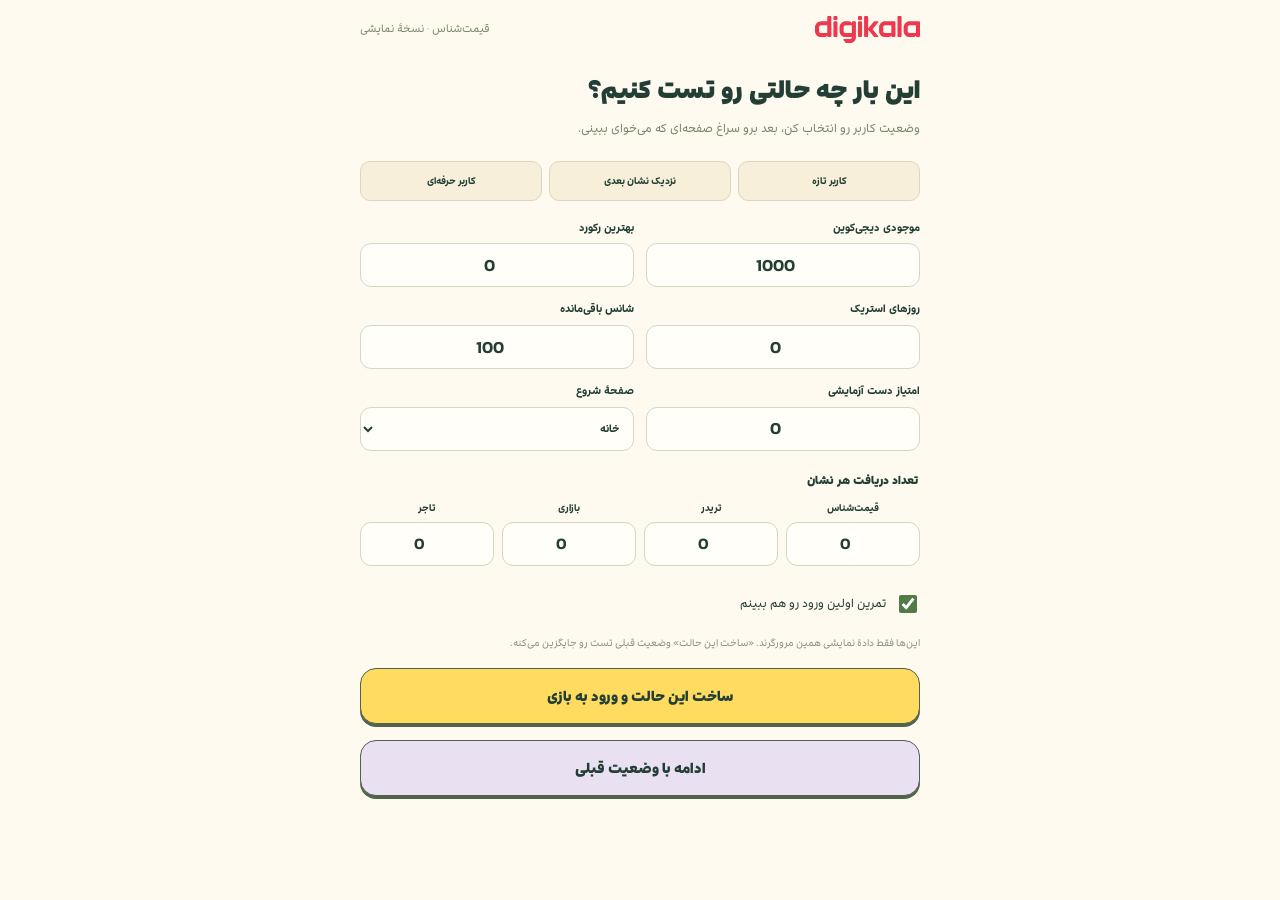
==== index.html @ 43ddc9b2 "Add files via upload" ====
<!doctype html>
<html lang="fa" dir="rtl" data-launch="pending" data-source="5f0cea2">
<head>
<meta charset="utf-8">
<meta name="viewport" content="width=device-width, initial-scale=1, viewport-fit=cover">
<meta name="referrer" content="no-referrer">
<meta name="color-scheme" content="only light">
<title>قیمت‌شناس | نسخهٔ اپ موبایل</title>
<style>html,body{margin:0;background:#fffaf0}html[data-launch="pending"],html[data-launch="pending"] body,html[data-launch="pending"] #app{background:#fffaf0!important;background-image:none!important}html[data-launch="pending"] body::before{display:none!important}</style>
<meta name="theme-color" content="#fffaf0">
<link rel="icon" href="assets/game-logo.webp">
<meta name="description" content="قیمت‌شناس: قیمت کدوم کالا بیشتره؟ نسخهٔ نمایشی بازی گرون‌تره یا ارزون‌تر.">
<!-- Play-only redesign 2026-10-24; intentionally diverges from the main game.
     Original Play demo: the player of gheimat-shenas (src/, styles/, fonts/, assets/) copied unchanged from the revision in data-source by
     sync-from-gheimat-shenas.sh; play/ stands in for the Super App host and the backend in this browser. -->
<link rel="preload" href="fonts/digikala-wght.woff2" as="font" type="font/woff2" crossorigin>
<link rel="stylesheet" href="styles/fonts.css">
<link rel="stylesheet" href="styles/tokens.css">
<link rel="stylesheet" href="styles/game.css">
<link rel="stylesheet" href="play/play.css">
<link rel="stylesheet" href="play/reviewer.css">
<link rel="stylesheet" href="styles/play-redesign.css">
<link rel="stylesheet" href="styles/game-ui.css">
<link rel="stylesheet" href="styles/splash.css">
<link rel="stylesheet" href="styles/home-redesign.css">
<link rel="stylesheet" href="styles/mobile-app.css">
<link rel="stylesheet" href="styles/mobile-game.css">
<link rel="stylesheet" href="styles/learning.css">
<link rel="stylesheet" href="styles/entry-experience.css">
<link rel="preload" href="assets/brand-smile-v2.png" as="image">
<link rel="stylesheet" href="styles/experience-polish.css">
<link rel="stylesheet" href="styles/attention-flow.css">
<link rel="stylesheet" href="styles/refinement.css">
<link rel="stylesheet" href="styles/revision-shell.css">
<link rel="stylesheet" href="styles/vivid-play.css">
<link rel="stylesheet" href="styles/requested-layout.css">
<link rel="stylesheet" href="styles/requested-onboarding.css">
</head>
<body class="pe-play">
<div id="app" class="ph fit gu" aria-live="off"></div>
<script type="module" src="play/boot.js"></script>
</body>
</html>
---- styles/fonts.css ----
/* Digikala (supplied variable font, weight 100–900), self-hosted: woff2 for the web, woff / ttf as fallbacks of the same
   family (redesign §2). font-display: swap plus the loader in main.js: no frame ever shows another font. */
@font-face {
  font-family: Digikala;
  font-style: normal;
  font-weight: 100 900;
  font-display: swap;
  src: url(../fonts/digikala-wght.woff2) format('woff2'), url(../fonts/digikala-wght.woff) format('woff'), url(../fonts/digikala-wght.ttf) format('truetype');
}
---- styles/tokens.css ----
/* قیمت‌شناس · redesign 2026-10-21 (§2). Proposed values from the spec: white base, Digikala red for actions, neutral
   surfaces, pastel yellow for the DigiCoin balance, and each badge's own colour. Light theme only. */
:root, [data-theme="light"] {
  color-scheme: only light;
  --bg: #FFFFFF;
  --ink: #23252B;            /* main text */
  --ink-2: #62666F;          /* secondary text (4.6:1 on white) */
  --ink-3: #8A8F99;          /* decorative / disabled only, never the only carrier of meaning */
  --red: #EF4056;            /* action */
  --red-ink: #C8102E;        /* red text on white (5.6:1) */
  --red-press: #D9283F;
  --red-tint: #FFEEF0;
  --surface: #F5F6F8;        /* neutral surface */
  --surface-2: #ECEEF2;
  --line: #E3E5EA;
  --coin-bg: #FFF2C9;        /* pastel yellow of the balance */
  --coin-ink: #6B4E00;
  --gold: #E3A92B;
  --gold-2: #C88A12;
  --ok: #0A7A5F;
  --ok-tint: #E7F6F0;
  --no: #C42537;
  --no-tint: #FDECEE;
  --warn: #9A5300;
  --warn-tint: #FFF4E5;
  --lilac: #F4F3FB;          /* record card */
  --cream: #FFFBF1;          /* checkpoint celebration */
  --cream-ink: #5A4210;
  --focus: #1F5FD6;
  --scrim: rgba(35, 37, 43, 0.56);

  --gutter: 16px;
  --gap: 16px;
  --gap-l: 24px;
  --radius: 20px;
  --radius-l: 24px;
  --radius-s: 14px;
  --touch: 48px;

  --font: Digikala;   /* only the supplied family is ever loaded; main.js waits for it before painting text */
  --shadow-sheet: 0 -8px 24px rgba(35, 37, 43, 0.06);
  --shadow-card: 0 2px 10px rgba(35, 37, 43, 0.06);
  --ease: cubic-bezier(.3, .7, .2, 1);
}
---- styles/game.css ----
/* قیمت‌شناس · redesign 2026-10-21. One stylesheet for every screen; sizes follow §2 at a 390 px width.
   Logical properties everywhere (inline-start = right in RTL), so nothing is mirrored twice. */
*, *::before, *::after { box-sizing: border-box; }
html, body { margin: 0; height: 100%; background: var(--bg); }
/* Font failure never hides the application. */            /* no frame is ever painted in another font (§2) */
body { font-family: var(--font); color: var(--ink); font-size: 15px; line-height: 1.7; -webkit-text-size-adjust: 100%; -webkit-tap-highlight-color: transparent; }
button, input, select, textarea { font: inherit; color: inherit; }
button { cursor: pointer; }
img { display: block; max-width: 100%; }
h1, h2, h3, p, dl, dd, ol, ul { margin: 0; }
ol, ul { padding: 0; list-style: none; }
:focus-visible { outline: 3px solid var(--focus); outline-offset: 2px; }
.pe-sr { position: absolute !important; width: 1px; height: 1px; overflow: hidden; clip: rect(0 0 0 0); white-space: nowrap; }
.q-flex { flex: 1 1 auto; }

#app { position: relative; width: 100%; max-width: 520px; height: 100dvh; margin: 0 auto; overflow: hidden; background: var(--bg); }
@supports not (height: 100dvh) { #app { height: 100vh; } }
.q-screenhost, .q-cphost { position: absolute; inset: 0; }
.q-cphost:empty { display: none; }
.q-page { position: absolute; inset: 0; display: flex; flex-direction: column; background: var(--bg);
  padding: max(8px, env(safe-area-inset-top)) var(--gutter) max(12px, env(safe-area-inset-bottom)); }

/* ---------------------------------------------------------------- primitives */
.q-iconbtn { flex: none; width: 44px; height: 44px; display: grid; place-items: center; border: 0; border-radius: 50%; background: transparent; color: var(--ink); margin-inline-start: -10px; }
.q-iconbtn:active { background: var(--surface); }
.q-iconbtn[disabled] { opacity: .35; }
.q-hdr { flex: none; display: flex; align-items: center; gap: 8px; min-height: 52px; }
.q-hdr__t { flex: 1 1 auto; font-size: 20px; font-weight: 800; line-height: 1.4; }
.q-hdr__end { flex: none; display: flex; align-items: center; gap: 8px; }
.q-hdr--bare { justify-content: flex-start; }

.q-btn { display: flex; align-items: center; justify-content: center; gap: 10px; width: 100%; min-height: 56px; padding: 0 20px; border: 0; border-radius: 16px;
  font-size: 19px; font-weight: 700; line-height: 1.3; position: relative; transition: background-color .15s, transform .1s; }
.q-btn > span { flex: 1 1 auto; text-align: center; }
.q-btn__i { flex: none; display: grid; place-items: center; width: 24px; height: 24px; font-style: normal; }   /* written after the label: on the left */
.q-btn__i svg { width: 22px; height: 22px; }
.q-btn--primary { background: var(--red); color: #fff; }
.q-btn--primary:active:not([disabled]) { background: var(--red-press); transform: scale(.99); }
.q-btn--primary[disabled] { background: #F4A5AF; color: #fff; }
.q-btn--secondary { background: #fff; color: var(--ink); border: 1.5px solid var(--line); }
.q-btn--secondary[disabled] { color: var(--ink-3); }
.q-btn--danger { background: var(--no-tint); color: var(--no); }
.q-btn--text { width: auto; min-height: 44px; padding: 0 12px; background: transparent; color: var(--ink-2); font-size: 16px; font-weight: 600; }
.q-btn--text[disabled] { color: var(--ink-3); }
.q-btn[aria-busy="true"] { cursor: progress; }

.q-spin { display: inline-block; width: 20px; height: 20px; border-radius: 50%; border: 2.5px solid currentColor; border-inline-end-color: transparent; animation: q-spin .8s linear infinite; vertical-align: middle; }
@keyframes q-spin { to { transform: rotate(360deg); } }
.q-status { display: flex; align-items: flex-start; gap: 8px; padding: 10px 12px; border-radius: 12px; background: var(--surface); color: var(--ink); font-size: 14px; font-weight: 500; line-height: 1.7; text-align: start; }
.q-status__i { flex: none; display: grid; place-items: center; width: 20px; height: 24px; color: var(--ink-2); }
.q-status__i .q-spin { width: 16px; height: 16px; }
.q-status--ok { background: var(--ok-tint); } .q-status--ok .q-status__i { color: var(--ok); }
.q-status--no { background: var(--no-tint); } .q-status--no .q-status__i { color: var(--no); }
.q-status--warn { background: var(--warn-tint); } .q-status--warn .q-status__i { color: var(--warn); }
.q-pill { display: flex; align-items: center; gap: 8px; padding: 8px 12px; border-radius: 12px; background: var(--surface); font-size: 14px; font-weight: 500; }
.q-pill > span { flex: 1 1 auto; }
.q-pill__btn { border: 0; background: transparent; color: var(--red-ink); font-weight: 700; min-height: 36px; padding: 0 6px; }
.q-toast { position: absolute; inset-inline: var(--gutter); top: max(60px, calc(env(safe-area-inset-top) + 56px)); z-index: 30; display: flex; align-items: center; gap: 8px;
  padding: 12px 14px; border-radius: 14px; background: var(--ink); color: #fff; font-size: 14px; font-weight: 600; box-shadow: 0 8px 24px rgba(0,0,0,.18); animation: q-in .25s var(--ease); }
.q-toast svg { flex: none; color: #7BE0BF; } .q-toast--no svg { color: #FF9AA7; }
@keyframes q-in { from { opacity: 0; transform: translateY(-8px); } }
.q-skel { background: linear-gradient(90deg, var(--surface) 0%, var(--surface-2) 50%, var(--surface) 100%); background-size: 200% 100%; animation: q-shimmer 1.4s linear infinite; }
@keyframes q-shimmer { to { background-position: -200% 0; } }
.q-coin { flex: none; }
.q-logo { display: inline-grid; place-items: center; background: var(--red); color: #fff; border-radius: 28%; --tag-hole: var(--red); }
.q-logo svg { width: 58%; height: 58%; }
.q-logo--xl { width: 128px; height: 128px; border-radius: 34px; }
.q-logo--s { width: 30px; height: 30px; border-radius: 9px; }
.q-img { display: grid; place-items: center; overflow: hidden; background: #fff; border-radius: 12px; }
.q-img img, .q-img svg { width: 100%; height: 100%; object-fit: contain; }
.q-img--none { background: var(--surface); }
.q-label { display: block; font-size: 12px; font-weight: 500; color: var(--ink-2); line-height: 1.5; }
.q-price { display: flex; align-items: baseline; gap: 6px; }
.q-price b { font-size: 30px; font-weight: 800; line-height: 1.25; letter-spacing: -.01em; unicode-bidi: isolate; font-variant-numeric: tabular-nums; }
.q-price small { font-size: 13px; font-weight: 500; color: var(--ink-2); }

/* sheets / modals */
.q-scrim { position: absolute; inset: 0; z-index: 20; display: flex; align-items: flex-end; background: var(--scrim); animation: q-fade .2s; }
@keyframes q-fade { from { opacity: 0; } }
.q-sheet { position: relative; width: 100%; padding: 24px var(--gutter) max(16px, env(safe-area-inset-bottom)); background: #fff; border-radius: 24px 24px 0 0; text-align: center; animation: q-up .28s var(--ease); }
@keyframes q-up { from { transform: translateY(24px); opacity: .6; } }
.q-sheet h2 { font-size: 20px; font-weight: 800; line-height: 1.5; }
.q-sheet > p { margin-top: 6px; color: var(--ink-2); font-size: 15px; }
.q-sheet .q-status { margin-top: 12px; }
.q-sheet__icon { display: inline-grid; place-items: center; width: 56px; height: 56px; margin-bottom: 8px; border-radius: 50%; background: var(--surface); color: var(--ink-2); }
.q-sheet__icon--warn { background: var(--warn-tint); color: var(--warn); }
.q-sheet__btns { display: grid; gap: 10px; margin-top: 18px; }
.q-sheet__x { position: absolute; inset-inline-start: 18px; top: 12px; margin: 0; }   /* close at the physical right */

/* system pages */
.q-state { flex: 1 1 auto; display: flex; flex-direction: column; align-items: center; justify-content: center; gap: 10px; text-align: center; padding-bottom: 40px; }
.q-state__i { display: grid; place-items: center; width: 72px; height: 72px; border-radius: 50%; background: var(--surface); color: var(--ink-2); margin-bottom: 6px; }
.q-state__i--no { background: var(--no-tint); color: var(--no); } .q-state__i--warn { background: var(--warn-tint); color: var(--warn); } .q-state__i--ok { background: var(--ok-tint); color: var(--ok); }
.q-state h2 { font-size: 22px; font-weight: 800; }
.q-state p { color: var(--ink-2); max-width: 30ch; }
.q-state__a { display: grid; gap: 10px; width: 100%; margin-top: 16px; }

/* ---------------------------------------------------------------- G00 splash */
.q-splash { align-items: center; text-align: center; }
.q-splash__mid { flex: 1 1 auto; display: flex; flex-direction: column; align-items: center; justify-content: center; gap: 4px; padding-top: 40px; }
.q-splash__mid h1 { margin-top: 28px; font-size: 40px; font-weight: 800; line-height: 1.3; }
.q-splash__mid p { font-size: 18px; color: var(--ink-2); }
.q-splash__foot { flex: none; display: grid; gap: 14px; justify-items: center; width: 100%; padding-bottom: 32px; color: var(--ink-2); font-size: 15px; }
.q-dots { display: flex; gap: 8px; } .q-dots i { width: 8px; height: 8px; border-radius: 50%; background: var(--red); animation: q-dot 1.2s infinite ease-in-out; }
.q-dots i:nth-child(2) { animation-delay: .15s; } .q-dots i:nth-child(3) { animation-delay: .3s; }
@keyframes q-dot { 0%, 80%, 100% { opacity: .3; transform: scale(.8); } 40% { opacity: 1; transform: none; } }

/* ---------------------------------------------------------------- G01 home */
.q-home { padding-inline: 0; padding-bottom: 0; }
.q-home > .q-hdr { padding-inline: var(--gutter); gap: 6px; }
.q-brand { display: flex; align-items: center; gap: 8px; min-width: 0; }
.q-brand b { font-size: 20px; font-weight: 800; white-space: nowrap; overflow: hidden; text-overflow: ellipsis; }
.q-bal { flex: none; display: inline-flex; align-items: center; gap: 6px; height: 40px; padding: 0 12px; border-radius: 14px; background: var(--coin-bg); color: var(--coin-ink); }
.q-bal b { font-size: 17px; font-weight: 800; font-variant-numeric: tabular-nums; }
.q-guidebtn { flex: none; min-height: 44px; padding: 0 4px; border: 0; background: transparent; color: var(--ink-2); font-size: 14px; font-weight: 600; white-space: nowrap; }
.q-home__scroll { flex: 1 1 auto; min-height: 0; overflow-y: auto; overscroll-behavior: contain; padding: 8px var(--gutter) 16px; display: flex; flex-direction: column; gap: var(--gap-l); }
.q-record { flex: none; display: flex; align-items: center; justify-content: space-between; gap: 12px; padding: 18px 20px; border-radius: var(--radius-l); background: var(--lilac); }
.q-record div { display: grid; }
.q-record span { font-size: 16px; font-weight: 600; }
.q-record b { font-size: 48px; font-weight: 800; line-height: 1.15; }
.q-record small { font-size: 13px; color: var(--ink-2); }
.q-record img { width: 96px; height: auto; }
.q-hist__hd { display: flex; align-items: baseline; justify-content: space-between; gap: 8px; margin-bottom: 10px; }
.q-hist__hd h2 { font-size: 19px; font-weight: 800; }
.q-hist__hd span { font-size: 13px; color: var(--ink-2); }
.q-hist__row { display: flex; gap: 10px; overflow-x: auto; scroll-snap-type: x proximity; padding: 2px 2px 6px; margin: 0 -2px; scrollbar-width: none; }
.q-hist__row::-webkit-scrollbar { display: none; }
.q-pcard { flex: none; width: 116px; min-height: 148px; scroll-snap-align: start; display: flex; flex-direction: column; align-items: center; gap: 6px; padding: 12px 10px; border-radius: 18px; border: 1.5px solid transparent; background: var(--surface); text-align: center; }
.q-pcard .q-img { width: 64px; height: 64px; background: transparent; }
.q-pcard .q-img img { mix-blend-mode: multiply; }
.q-pcard__t { font-size: 13px; font-weight: 600; line-height: 1.6; display: -webkit-box; -webkit-line-clamp: 2; -webkit-box-orient: vertical; overflow: hidden; }
.q-pcard__loss { margin-top: auto; font-size: 12px; font-weight: 800; color: var(--red-ink); }
.q-pcard.is-loss { border-color: var(--red); background: #FFF7F8; }
.q-hist__empty { display: grid; gap: 8px; justify-items: start; padding: 18px; border-radius: 18px; background: var(--surface); color: var(--ink-2); font-size: 14px; }
.q-homesheet { flex: none; display: flex; flex-direction: column; align-items: center; gap: 8px; padding: 18px var(--gutter) max(14px, env(safe-area-inset-bottom)); border-radius: 28px 28px 0 0; background: #FAFAFB; box-shadow: var(--shadow-sheet); text-align: center; }
.q-homesheet h2 { font-size: 24px; font-weight: 800; line-height: 1.4; }
.q-homesheet .q-status { width: 100%; }
.q-chances { font-size: 16px; font-weight: 500; }
.q-chances b { font-weight: 800; }
.q-compare { display: flex; align-items: center; gap: 6px; height: clamp(56px, 13vh, 104px); }   /* the decorative art shrinks before any text does */
.q-compare__t { display: grid; place-items: center; height: 100%; aspect-ratio: 1; border-radius: 26%; }
.q-compare__t svg { width: 55%; height: 55%; }
.q-compare__t--a { background: #FFE3E7; color: var(--red); --tag-hole: #FFE3E7; }
.q-compare__t--b { background: #FFEFC0; color: #D49B1F; --tag-hole: #FFEFC0; }
.q-compare__x { color: var(--red); } .q-compare__x svg { width: 26px; height: 26px; }
@media (max-height: 680px) {
  .q-home__scroll { gap: 16px; } .q-record { padding-block: 10px; } .q-record b { font-size: 36px; } .q-record img { width: 76px; }
  .q-pcard { min-height: 124px; padding-block: 8px; } .q-pcard .q-img { width: 52px; height: 52px; }
  .q-compare { height: 48px; } .q-homesheet { gap: 6px; padding-top: 14px; } .q-homesheet h2 { font-size: 21px; }
}
@media (max-width: 374px) { .q-brand b { font-size: 17px; } .q-guidebtn { font-size: 13px; } .q-bal { padding: 0 9px; } .q-home > .q-hdr { gap: 4px; } }

/* daily reward */
.q-daily__streak { display: inline-flex; align-items: baseline; gap: 6px; padding: 4px 14px; border-radius: 999px; background: var(--coin-bg); color: var(--coin-ink); }
.q-daily__streak b { font-size: 20px; font-weight: 800; }
.q-daily h2 { margin-top: 10px; }
.q-days { display: flex; justify-content: space-between; gap: 4px; margin-top: 16px; }   /* RTL flow: the first day of the window is at the right */
.q-days li { flex: 1 1 0; display: grid; justify-items: center; gap: 4px; font-size: 12px; color: var(--ink-2); }
.q-day__c { display: grid; place-items: center; width: 36px; height: 36px; border-radius: 50%; background: var(--surface); color: #fff; }
.q-days li.is-on .q-day__c { background: var(--ok); }
.q-days li.is-today { color: var(--ink); font-weight: 800; }
.q-days li.is-today .q-day__c { box-shadow: 0 0 0 2px var(--red); }
.q-daily__rw { display: inline-flex; align-items: center; gap: 6px; margin-top: 16px; font-size: 16px; color: var(--coin-ink); }
.q-daily__rw b { font-size: 26px; font-weight: 800; }
.q-daily__rw .q-coin { width: 26px; height: 26px; }

/* ---------------------------------------------------------------- G02 guide, onboarding */
.q-guide__body { flex: 1 1 auto; min-height: 0; overflow-y: auto; padding-bottom: 12px; }
.q-gsec { display: flex; gap: 16px; padding: 18px 0; border-bottom: 1.5px solid var(--surface-2); }
.q-gsec h2 { font-size: 18px; font-weight: 800; line-height: 1.6; }
.q-gsec p { font-size: 15px; color: var(--ink-2); line-height: 1.9; }
.q-gart { flex: none; display: grid; place-items: center; width: 64px; height: 64px; border-radius: 18px; background: var(--red-tint); color: var(--red); --tag-hole: var(--red-tint); }
.q-gart--compare { grid-auto-flow: column; gap: 0; }
.q-gart--compare i { display: block; width: 26px; height: 26px; } .q-gart--compare i:last-child { color: #D49B1F; transform: translateY(8px); }
.q-gart--compare svg { width: 100%; height: 100%; }
.q-gart--badges { grid-auto-flow: column; background: #FFF6E0; }
.q-gart--badges img { width: 24px; height: auto; margin-inline: -3px; }
.q-gart--badges img:nth-child(2) { transform: translateY(-6px); }
.q-foot { flex: none; display: grid; gap: 10px; padding-top: 12px; }
.q-foot--row { grid-template-columns: 1fr auto; align-items: center; }
.q-foot--row .q-status { grid-column: 1 / -1; }

.q-onb--1 { position: absolute; inset: 0; overflow: hidden; }
.q-onb__scene { position: absolute; inset: 0 0 calc(132px + env(safe-area-inset-bottom)) 0; }   /* the sandbox stays above the panel, so every lesson target is visible */
.q-spot { position: absolute; inset: 0; pointer-events: auto; }
.q-spot__hole { position: absolute; border-radius: 20px; box-shadow: 0 0 0 200vmax rgba(35,37,43,.55); transition: left .45s var(--ease), top .45s var(--ease), width .45s var(--ease), height .45s var(--ease); }
.q-spot__tip { position: absolute; inset-inline: var(--gutter); z-index: 2; padding: 16px 18px; border-radius: 20px; background: #fff; text-align: center; box-shadow: 0 10px 30px rgba(0,0,0,.2); transition: top .45s var(--ease); }
.q-spot__tip h2 { font-size: 18px; font-weight: 800; }
.q-spot__tip p { font-size: 14px; color: var(--ink-2); }
.q-spot__dots { display: flex; justify-content: center; gap: 6px; margin-top: 8px; }
.q-spot__dots i { width: 6px; height: 6px; border-radius: 50%; background: var(--surface-2); } .q-spot__dots i.is-on { background: var(--red); width: 16px; border-radius: 3px; }
.q-spot__nav { display: flex; justify-content: space-between; margin-top: 4px; }
.q-onb__panel { position: absolute; inset-inline: 0; bottom: 0; z-index: 3; padding: 16px var(--gutter) max(14px, env(safe-area-inset-bottom)); background: #fff; border-radius: 26px 26px 0 0; text-align: center; }
.q-onb__n { font-size: 14px; color: var(--ink-2); margin-bottom: 10px; }
.q-onb__panel .q-status { margin-bottom: 10px; }
.q-onb__btns { display: grid; grid-template-columns: 1fr auto; gap: 10px; align-items: center; }
.q-onb2 { flex: 1 1 auto; min-height: 0; overflow-y: auto; text-align: center; padding-top: 4px; }
.q-onb2 h1 { font-size: 32px; font-weight: 800; line-height: 1.4; }
.q-onb2__sub { margin-top: 6px; font-size: 17px; color: var(--ink-2); }
.q-badgegrid { display: grid; grid-template-columns: 1fr 1fr; gap: 16px 12px; margin-top: 22px; }
.q-badgegrid li { display: grid; justify-items: center; gap: 2px; }
.q-onb2__note { margin-top: 18px; font-size: 14px; color: var(--ink-2); }
@media (max-height: 700px) { .q-onb2 h1 { font-size: 28px; } }

/* ---------------------------------------------------------------- gameplay */
.q-game { gap: 12px; }
.q-hdr--game .q-hdr__t { font-size: 20px; }
.q-score { display: inline-flex; align-items: baseline; gap: 4px; padding: 4px 12px; border-radius: 12px; background: var(--surface); }
.q-score b { font-size: 20px; font-weight: 800; font-variant-numeric: tabular-nums; }
.q-score small { font-size: 12px; color: var(--ink-2); }
.q-track { flex: none; position: relative; height: 64px; margin-inline: 22px 20px; }
.q-track__line { position: absolute; inset-inline: 0; top: 18px; height: 6px; border-radius: 3px; background: var(--surface-2); overflow: hidden; }
.q-track__line i { position: absolute; inset-block: 0; inset-inline-start: 0; width: calc(var(--f) * 100%); background: var(--red); border-radius: 3px; transition: width .4s var(--ease); }
.q-track ol { position: absolute; inset: 0; }
.q-track li { position: absolute; top: 0; inset-inline-start: var(--x); transform: translateX(50%); display: grid; justify-items: center; gap: 2px; }   /* RTL: shift right by half to centre on --x */
.q-track__ic { display: grid; place-items: center; width: 42px; height: 42px; margin-top: -0px; filter: grayscale(.25); opacity: .85; }
.q-track li.is-done .q-track__ic { filter: none; opacity: 1; }
.q-track__ic img { width: 34px; height: auto; }
.q-track__n { font-size: 13px; font-weight: 700; line-height: 1; }
.q-stack { position: relative; display: grid; place-items: center; }
.q-stack b { position: absolute; inset-inline-start: 50%; top: 50%; transform: translate(40%, -40%); font-size: 13px; font-weight: 800; color: #5A3E00; }
.q-timer { flex: none; position: relative; display: flex; align-items: center; justify-content: space-between; gap: 12px; min-height: 64px; padding: 6px 22px 10px; border-radius: 18px;
  border: 2px solid var(--line); background: var(--surface); overflow: hidden; color: var(--ink-2); }
.q-timer__n { min-width: 2.2ch; font-size: 34px; font-weight: 800; line-height: 1; font-variant-numeric: tabular-nums; text-align: center; color: var(--ink-3); }
.q-timer__l { font-size: 15px; font-weight: 500; }
.q-timer__bar { position: absolute; inset-inline: 14px; bottom: 6px; height: 4px; border-radius: 2px; background: var(--line); transform-origin: right center; }
.q-timer.is-run, .q-timer.is-low { border-color: #F7A3AE; background: #FFF4F5; }
.q-timer.is-run .q-timer__n { color: var(--red-ink); }
.q-timer.is-run .q-timer__l, .q-timer.is-low .q-timer__l { color: var(--red-ink); }
.q-timer.is-run .q-timer__bar, .q-timer.is-low .q-timer__bar { background: var(--red); transform: scaleX(var(--p)); }
.q-timer.is-low { border-color: var(--red); background: #FFE7EA; }
.q-timer.is-low .q-timer__n { color: var(--no); animation: q-pulse 1s ease-in-out infinite; }
.q-timer.is-low .q-timer__l { font-weight: 800; }
@keyframes q-pulse { 50% { transform: scale(1.12); } }
.q-timer.is-zero { border-color: var(--no); background: var(--no-tint); }
.q-timer.is-zero .q-timer__n, .q-timer.is-zero .q-timer__l { color: var(--no); font-weight: 800; }
.q-timer.is-busy { color: var(--ink); }
.q-timer.is-busy .q-spin { color: var(--red); width: 28px; height: 28px; }
.q-timer__ok { display: grid; place-items: center; width: 40px; height: 40px; border-radius: 50%; background: var(--surface-2); color: var(--ink-2); }
.q-game__main { flex: 1 1 auto; min-height: 0; display: flex; flex-direction: column; gap: 12px; }

.q-ref { flex: none; display: flex; align-items: center; gap: 14px; min-height: 140px; padding: 14px 16px; border-radius: var(--radius); background: var(--surface); }
.q-ref .q-img { flex: none; width: 76px; height: 76px; }
.q-ref__b { flex: 1 1 auto; min-width: 0; }
.q-ref__t { font-size: 19px; font-weight: 700; line-height: 1.55; display: -webkit-box; -webkit-line-clamp: 2; -webkit-box-orient: vertical; overflow: hidden; overflow-wrap: anywhere; }
.q-ref .q-price { margin-top: 2px; }
.q-ref--strip { min-height: 0; padding-block: 12px; }
.q-ref--strip .q-img { width: 60px; height: 60px; }
.q-ref.q-skel { min-height: 140px; }

.q-invite { flex: 1 1 auto; display: flex; flex-direction: column; align-items: center; justify-content: center; gap: 6px; padding: 20px; border-radius: var(--radius); border: 2px solid var(--line); background: #FBFBFC; text-align: center; }
.q-invite__tag { width: 56px; height: 56px; color: #C9CDD5; --tag-hole: #FBFBFC; } .q-invite__tag svg { width: 100%; height: 100%; }
.q-invite h2 { font-size: 22px; font-weight: 800; }
.q-invite p { font-size: 15px; color: var(--ink-2); }
.q-invite .q-btn { margin-top: 14px; }
.q-invite.is-failed { border-color: #F7A3AE; }
.q-hintline { flex: none; padding: 4px 0 6px; text-align: center; font-size: 14px; color: var(--ink-2); }

.q-cmp { flex: 1 1 auto; min-height: 0; overflow: hidden; display: flex; flex-direction: column; align-items: center; gap: 4px; padding: 12px 16px; border-radius: var(--radius); border: 2px solid var(--line); background: #fff; text-align: center; }
.q-cmp__t { font-size: 19px; font-weight: 700; line-height: 1.55; display: -webkit-box; -webkit-line-clamp: 2; -webkit-box-orient: vertical; overflow: hidden; overflow-wrap: anywhere; }
.q-cmp .q-img { flex: 1 1 auto; width: 100%; max-width: 150px; min-height: 56px; max-height: 120px; aspect-ratio: 1; }
.q-cmp__hint { font-size: 12px; color: var(--ink-2); }
.q-cmp .q-price { justify-content: center; min-height: 40px; align-items: center; }
.q-price--hidden b { color: var(--ink-3); }
.q-price--reveal { padding: 0 12px; border-radius: 12px; }
.q-cmp.is-ok { border-color: var(--ok); } .q-cmp.is-ok .q-price--reveal { background: var(--ok-tint); color: var(--ok); }
.q-cmp.is-no, .q-cmp.is-time { border-color: var(--no); } .q-cmp.is-no .q-price--reveal, .q-cmp.is-time .q-price--reveal { background: var(--no-tint); color: var(--no); }
.q-price--reveal b { font-size: 26px; }

.q-decide { flex: none; display: grid; gap: 10px; }
.q-prompt, .q-verdict { min-height: 32px; display: flex; align-items: center; justify-content: center; gap: 6px; text-align: center; font-size: 16px; font-weight: 600; }
.q-prompt.is-muted { color: var(--ink-2); }
.q-verdict b { font-weight: 800; } .q-verdict span:last-child { color: var(--ink-2); font-weight: 500; }
.q-verdict__i { display: grid; place-items: center; width: 26px; height: 26px; border-radius: 50%; color: #fff; }
.q-verdict--ok .q-verdict__i { background: var(--ok); } .q-verdict--no .q-verdict__i, .q-verdict--time .q-verdict__i { background: var(--no); }
.q-verdict--ok b { color: var(--ok); } .q-verdict--no b, .q-verdict--time b { color: var(--no); }
.q-ans { display: grid; grid-template-columns: 1fr 1fr; gap: 12px; }
.q-ab { display: flex; align-items: center; justify-content: center; gap: 10px; min-height: 60px; padding: 0 14px; border-radius: 16px; border: 2px solid var(--line); background: #fff; font-size: 19px; font-weight: 700; transition: background-color .15s, border-color .15s; }
.q-ab > span { flex: 1 1 auto; text-align: center; }
.q-ab__i { flex: none; display: grid; place-items: center; width: 24px; height: 24px; font-style: normal; color: var(--ink-2); }
.q-ab__m { display: grid; place-items: center; width: 24px; height: 24px; border-radius: 50%; color: #fff; }
.q-ab:active:not([disabled]) { background: var(--surface); }
.q-ab[disabled] { cursor: default; color: var(--ink-3); }
.q-ab.is-picked { border-color: var(--red); color: var(--ink); } .q-ab.is-picked .q-spin { color: var(--red); }
.q-ab.is-ok { border-color: var(--ok); background: var(--ok-tint); color: var(--ok); } .q-ab.is-ok .q-ab__m { background: var(--ok); }
.q-ab.is-no { border-color: var(--no); background: var(--no-tint); color: var(--no); } .q-ab.is-no .q-ab__m { background: var(--no); }
.q-ab.is-truth { border-color: var(--ok); color: var(--ok); } .q-ab.is-truth .q-ab__m { background: var(--ok); }
.q-ab.is-dim { opacity: .55; }
@media (max-height: 700px) { .q-invite { padding: 12px; gap: 2px; } .q-invite__tag { width: 40px; height: 40px; } .q-invite .q-btn { margin-top: 8px; } .q-game { gap: 8px; } .q-ref { min-height: 120px; padding-block: 10px; } .q-ref .q-img { width: 64px; height: 64px; } .q-track { height: 58px; } .q-timer { min-height: 56px; } .q-ab { min-height: 54px; } .q-cmp .q-img { max-height: 84px; } }

/* ---------------------------------------------------------------- G04 checkpoint celebration */
.q-cp { position: absolute; inset: 0; z-index: 40; display: flex; flex-direction: column; padding: max(16px, env(safe-area-inset-top)) var(--gutter) max(14px, env(safe-area-inset-bottom)); background: var(--cream); animation: q-fade .25s; }
.q-cp__in { flex: 1 1 auto; min-height: 0; display: flex; flex-direction: column; align-items: center; justify-content: center; gap: 8px; text-align: center; }
.q-cp__badge { animation: q-badge-in .35s var(--ease); }
@keyframes q-badge-in { from { transform: scale(.85); } }   /* scale only: the badge is visible from the first frame */
@keyframes q-pop { from { transform: scale(.7); opacity: 0; } }
.q-cp__name { margin-top: 8px; font-size: 22px; font-weight: 800; color: var(--cream-ink); }
.q-cp__h { margin-top: 12px; font-size: 32px; font-weight: 800; line-height: 1.45; max-width: 12ch; }
.q-cp__n { font-size: 17px; color: var(--ink-2); }
.q-cp__rw { display: inline-flex; flex-wrap: wrap; justify-content: center; align-items: center; gap: 6px; margin-top: 6px; font-size: 16px; color: var(--cream-ink); }
.q-cp__rw small { flex-basis: 100%; font-size: 13px; color: var(--ink-2); }

/* ---------------------------------------------------------------- G05/G06 loss */
.q-loss__main { flex: 1 1 auto; min-height: 0; overflow-y: auto; display: flex; flex-direction: column; align-items: center; text-align: center; gap: 8px; padding-bottom: 8px; }
.q-loss__h { margin-top: 4px; font-size: 34px; font-weight: 800; line-height: 1.3; }
.q-loss__sub { font-size: 16px; color: var(--ink-2); }
.q-loss__act { gap: 8px; }
.q-cost { display: flex; align-items: center; justify-content: center; gap: 6px; font-size: 15px; color: var(--ink-2); }
.q-cost__t b { font-weight: 800; color: var(--ink); font-variant-numeric: tabular-nums; }
.q-code { width: 100%; display: grid; gap: 4px; margin-top: 8px; padding: 12px 14px; border-radius: 16px; border: 1.5px dashed var(--gold); background: #FFFBEA; text-align: start; }
.q-code__val { display: flex; align-items: center; justify-content: space-between; gap: 8px; }
.q-code__val b { font-size: 20px; letter-spacing: .06em; }
.q-code small { color: var(--ink-2); font-size: 12px; }
@media (max-height: 700px) { .q-loss__h { font-size: 28px; } }

/* shared-element transition layer (motion.js) */
.mo-layer { position: absolute; inset: 0; z-index: 15; pointer-events: none; }

@media (prefers-reduced-motion: reduce) {
  *, *::before, *::after { animation-duration: .01ms !important; animation-iteration-count: 1 !important; transition-duration: .01ms !important; }
  .q-timer.is-low .q-timer__n { animation: none; }
}
---- play/play.css ----
/* Play supports desktop and mobile natively. No phone-width frame on desktop. */
body.pe-play{background:var(--bg)}
body.pe-play #app,body.pe-play:not(.pe-dev) #app{max-width:1440px;width:100%;height:100dvh;margin-inline:auto;box-shadow:none;left:auto;right:auto;top:auto;border-radius:0}
---- play/reviewer.css ----
/* DEVELOPMENT ONLY: reviewer controls live outside the player interface (never in the production build). */
.pe-dev #app { right: 0; left: auto; width: min(100vw, 430px); }
@media (min-width: 900px) { .pe-dev #app { left: 0; right: auto; width: 390px; height: 844px; top: 16px; left: 16px; border-radius: 32px; box-shadow: 0 0 0 8px #16141A, 0 20px 40px rgba(0,0,0,.35); } }
.pe-devpanel { position: fixed; z-index: 1000; bottom: 8px; left: 8px; width: 300px; max-height: calc(100vh - 16px); overflow: auto; background: #111; color: #eee; font: 12px/1.5 Digikala; direction: ltr; border-radius: 10px; padding: 10px; box-shadow: 0 6px 24px rgba(0,0,0,.4); }
@media (min-width: 900px) { .pe-devpanel { left: 430px; top: 16px; bottom: auto; width: 360px; } }
.pe-devpanel.min > :not(header) { display: none; }
.pe-devpanel header { display: flex; justify-content: space-between; align-items: center; gap: 6px; margin-bottom: 6px; }
.pe-devpanel b.tag { background: #ffb020; color: #111; border-radius: 4px; padding: 0 6px; }
.pe-devpanel fieldset { border: 1px solid #333; border-radius: 6px; margin: 6px 0; padding: 6px; }
.pe-devpanel input, .pe-devpanel select, .pe-devpanel button { font: inherit; margin: 2px 0; }
.pe-devpanel input[type=text], .pe-devpanel input[type=number] { width: 120px; }
.pe-devpanel .state { font: 600 13px Digikala; color: #8fd; }
.pe-devpanel small { color: #aaa; display: block; }
---- styles/play-redesign.css ----
/* Play-only visual system. Main gheimat-shenas is deliberately untouched. */
:root,[data-theme="light"]{
 --bg:#fffdf9;--ink:#15162c;--ink-2:#565a70;--ink-3:#71758b;
 --red:#e51d43;--red-ink:#c51034;--red-press:#cd1739;--red-tint:#fff0f3;
 --blue:#4055ed;--surface:#f2f2f8;--surface-2:#e8e9f1;--line:#dcdde8;
 --coin-bg:#ffedb5;--coin-ink:#67470a;--gold:#ffb52b;--ok:#087c54;--ok-tint:#e0f8e9;
 --no:#bf1639;--no-tint:#ffeaf0;--lilac:#15162c;--focus:#2544d8;
 --radius:22px;--radius-l:26px;--gutter:20px;--font:Digikala;
}
html,body{background:var(--bg)}
body.pe-play #app{max-width:1440px;box-shadow:none;background:var(--bg)}
.q-page{gap:12px;padding-top:max(10px,env(safe-area-inset-top));padding-bottom:max(16px,env(safe-area-inset-bottom));overflow-y:auto;overscroll-behavior:contain}
.q-btn{font-size:18px;min-height:54px;border-radius:16px}
.q-btn--primary{box-shadow:0 5px 0 #bd1637}
.q-btn--primary:active:not([disabled]){box-shadow:0 2px 0 #bd1637;transform:translateY(3px)}
.q-btn--primary[disabled]{box-shadow:none;background:#dce0ec;color:#606477}
.q-btn--secondary{background:transparent;border-color:#d0d2df}
.q-btn--text{font-size:14px;min-height:44px}
.q-hdr{min-height:48px;gap:10px}
.q-iconbtn{margin-inline-start:-8px;border-radius:14px;background:transparent}
.q-logo{background:transparent;border-radius:0}
.q-logo--s{width:27px;height:40px}
.q-logomark{height:100%;width:100%;object-fit:contain}
.q-brand{gap:9px}.q-brand b{font-size:20px;overflow:visible;white-space:normal;text-overflow:clip}
.q-bal{border-radius:14px;background:var(--coin-bg);height:40px}
.q-bal .q-coin{height:24px;width:25px;object-fit:contain}
.q-guidebtn{color:var(--ink);font-size:13px}
.q-img{position:relative;min-width:0;min-height:0;overflow:visible;background:#fff;border-radius:12px}
.q-img img,.q-img svg{display:block;min-width:0;min-height:0;width:100%;height:100%;max-height:100%;object-fit:contain;object-position:center}
.q-pcard__t,.q-ref__t,.q-cmp__t{display:block;-webkit-line-clamp:unset;-webkit-box-orient:initial;overflow:visible;white-space:normal;text-overflow:clip;overflow-wrap:anywhere}
.q-skel{animation:none;background:var(--surface)}
/* Home: a real desktop composition and a content-aware mobile grid. */
.q-home{padding-inline:var(--gutter);padding-bottom:max(20px,env(safe-area-inset-bottom));gap:18px}
.q-home>.q-hdr{padding:0;gap:8px}
.q-home__scroll{overflow:visible;flex:1 1 auto;padding:0;gap:18px}
.q-record{background:var(--ink);color:#fff;padding:18px 24px;min-height:136px;gap:12px;position:relative}
.q-record div{gap:3px}.q-record span{font-size:14px;color:#d8daf0}.q-record b{font-size:48px;line-height:1.1}.q-record small{color:#c9cde2;font-size:13px}
.q-record--empty{min-height:134px;background:var(--ink)}
.q-hist{min-height:0}
.q-hist__hd{align-items:center;margin-bottom:8px;min-height:36px}
.q-hist__hd h2{font-size:17px}
.q-hist__row{overflow:visible;display:grid;grid-template-columns:1fr 1fr;gap:10px;padding:0;margin:0;min-width:0;scroll-snap-type:none}
.q-pcard{width:auto;min-width:0;min-height:0;display:grid;grid-template-columns:56px 1fr;align-content:center;align-items:center;text-align:right;gap:8px;padding:12px;border-radius:18px;background:#f0f1f7}
.q-pcard .q-img{width:56px;height:64px;grid-row:1 / span 2;background:#fff}
.q-pcard .q-img img{mix-blend-mode:normal}
.q-pcard__t{font-size:12px;line-height:1.65;font-weight:600}
.q-pcard__loss{font-size:12px;margin:0;color:var(--no)}
.q-hist__empty{padding:18px;font-size:13px;background:var(--surface)}
.q-history-nav{display:flex;align-items:center;gap:3px;direction:rtl}
.q-history-nav button{width:44px;min-height:44px;margin:-4px -2px;padding:4px;border:0;background:transparent;display:grid;place-items:center;border-radius:10px}
.q-history-nav button:disabled{opacity:.3;cursor:default}.q-history-nav span{font-size:12px;white-space:nowrap}
.q-homesheet{flex:1 1 auto;justify-content:flex-end;min-height:0;gap:10px;padding:0;border-radius:0;box-shadow:none;background:transparent}
.q-home-art{display:block;object-fit:contain;width:min(100%,340px);height:clamp(75px,22dvh,210px);min-height:0;flex:1 1 auto;margin:auto}
.q-eyebrow{font-size:12px;color:var(--ink-2);font-weight:600}
.q-homesheet h2{font-size:30px;line-height:1.3;letter-spacing:-.04em}
.q-homesheet h2 em{color:var(--red);font-style:normal;white-space:nowrap}
.q-chances{font-size:14px;color:var(--ink-2)}.q-chances b{color:var(--ink)}
.q-homesheet>.q-btn{flex:none}
.q-homesheet .q-status{font-size:12px;padding:8px 12px}





.q-stack{width:34px;height:34px}.q-stack .q-coin{width:30px;height:30px}.q-stack b{top:auto;bottom:-3px;left:-4px;right:auto;transform:none;background:var(--ink);color:#fff;border-radius:6px;min-width:18px;line-height:18px;font-size:11px}
/* Question: title and image have independent sizing; no clamp and no image crop. */
.q-game{gap:10px}
.q-track{height:54px;margin-inline:18px}.q-track__line{height:5px;top:17px;background:#dedfed}.q-track__line i{background:var(--blue)}
.q-track__ic{height:36px;width:36px;filter:none}.q-track__ic img{width:32px;height:32px;object-fit:contain}
.q-track__n{font-size:12px}.q-score{background:var(--ink);color:#fff;border-radius:12px}.q-score small{color:#d7d9ed}
.q-timer{min-height:46px;padding:7px 16px 10px;border:0;border-radius:14px;background:var(--surface)}
.q-timer__n{font-size:26px;color:var(--ink-2)}.q-timer__l{font-size:13px}.q-timer__bar{bottom:5px;height:3px;inset-inline:16px}
.q-timer.is-run{background:#eeefff}.q-timer.is-run .q-timer__n,.q-timer.is-run .q-timer__l{color:#283dbc}.q-timer.is-run .q-timer__bar{background:var(--blue)}
.q-timer.is-low{background:#ffe8ed}.q-timer.is-low .q-timer__n{color:var(--no)}
.q-game__main{gap:10px;flex:1 1 0;min-height:230px}
.q-ref,.q-ref--strip{min-height:108px;padding:12px 16px;gap:14px;background:#f0f1f8;border:1px solid #e1e3ee}
.q-ref .q-img,.q-ref--strip .q-img{width:84px;height:84px;flex:none}
.q-ref__t{font-size:16px;line-height:1.6;font-weight:700;unicode-bidi:plaintext}
.q-ref__b{display:grid;gap:3px}.q-label{font-size:12px;color:#565a70}
.q-price b{font-size:26px}.q-price small{font-size:12px}
.q-cmp{flex:1 1 auto;min-height:180px;overflow:visible;gap:4px;padding:12px 16px;background:#fff;border-color:#d7daeb}
.q-cmp__t{font-size:16px;line-height:1.6;flex:none;unicode-bidi:plaintext}
.q-cmp .q-img{flex:1 1 0;width:100%;max-width:220px;min-height:48px;max-height:230px;aspect-ratio:auto}
.q-cmp .q-price{flex:none;min-height:30px;margin-top:2px}.q-cmp .q-price b{font-size:27px}
.q-invite{background:#eeefff;border:0;padding:16px;gap:5px;min-height:160px}
.q-invite__tag{width:34px;height:48px;color:var(--red)}.q-invite__tag img{height:100%;width:100%;object-fit:contain}
.q-invite h2{font-size:22px}.q-invite p{font-size:13px}.q-invite .q-btn{margin-top:10px;max-width:320px}
.q-hintline{font-size:12px;padding:0}
.q-decide{gap:5px;flex:none}
.q-prompt,.q-verdict{min-height:22px;font-size:15px;font-weight:700;line-height:1.5;flex-wrap:wrap}
.q-compare-price{font-size:14px;line-height:1.5;text-align:center;color:var(--ink-2)}.q-compare-price b{color:var(--ink);font-size:17px;font-weight:800}
.q-ans{gap:10px;margin-top:4px}
.q-ab{min-height:56px;font-size:18px;border:0;border-radius:15px;background:var(--red);color:#fff;box-shadow:0 4px 0 #bb1637}
.q-ab:nth-child(2){background:var(--blue);box-shadow:0 4px 0 #283cb3}.q-ab__i{color:inherit}
.q-ab:active:not([disabled]){background:var(--red-press);transform:translateY(2px)}.q-ab:nth-child(2):active:not([disabled]){background:#2f43cc}
.q-ab[disabled]{color:#fff}.q-ab.is-dim{opacity:.35;box-shadow:none}.q-ab.is-ok,.q-ab.is-truth{background:var(--ok);color:#fff;box-shadow:0 4px 0 #075d42}.q-ab.is-no{background:var(--no);color:#fff}.q-ab.is-picked{background:var(--ink);box-shadow:none}
/* Celebrations and results. */
.q-cp{background:#dff9eb;padding:24px var(--gutter);gap:20px;overflow-y:auto}
.q-cp.tier-1{background:#e7ebff}.q-cp.tier-2{background:#fff0d6}.q-cp.tier-3{background:#efe4ff}
.q-cp__in{gap:10px}.q-cp__badge{width:min(240px,54vw);height:auto}.q-cp__badge>b{font-size:19px}
.q-cp__h{font-size:34px;max-width:15ch;line-height:1.45;margin-top:18px}.q-cp__n{font-size:16px}
.q-cp .q-foot .q-btn{background:var(--ink);box-shadow:0 5px 0 #000}
.q-loss{gap:10px}.q-loss__main{overflow:visible;flex:1 1 auto;justify-content:center;gap:8px;padding:0;min-height:0}
.q-loss__h{font-size:26px;margin:0;line-height:1.35}.q-loss__sub{font-size:15px;color:var(--ink-2)}
/* one dominant metric: this run's correct answers */
.q-loss__score{display:flex;align-items:baseline;justify-content:center;gap:10px;margin:2px 0}.q-loss__score b{font-size:56px;line-height:1.1;font-weight:800}.q-loss__score span{font-size:16px;font-weight:700;color:var(--ink-2)}
.q-loss__tier{display:flex;align-items:center;justify-content:center;gap:10px}.q-loss__tier p{font-size:14px}.q-loss__badge{width:72px}.q-loss__badge>b{display:none}
.q-loss__goal{font-size:14px;color:#283dbc;background:#eeefff;border-radius:14px;padding:8px 12px}.q-loss__best{font-size:13px;color:var(--ink-2)}
/* the last comparison: supporting detail under the result */
.q-recap{width:100%;display:grid;gap:4px;text-align:right;border-top:1px solid var(--line);padding-top:10px;margin-top:4px}
.q-recap h2{font-size:13px;color:var(--ink-2);font-weight:700}.q-recap__row{display:grid;grid-template-columns:auto 1fr auto;align-items:baseline;gap:8px;font-size:14px;line-height:1.6}
.q-recap__row>span{font-size:12px;color:var(--ink-2);white-space:nowrap}.q-recap__row>b{font-weight:600;overflow-wrap:anywhere;unicode-bidi:plaintext}.q-recap__row .q-price b{font-size:16px}.q-recap__row .q-price small{font-size:12px}
.q-recap__why{font-size:14px;line-height:1.7}.q-recap__why b{font-weight:800}
.q-loss__act{gap:8px;padding-top:4px}.q-loss__act .q-btn{min-height:48px;font-size:16px}.q-cost{font-size:13px;justify-content:center}.q-cost .q-coin{height:20px;width:21px}
.q-loss__act .q-btn--primary .q-coin{width:24px;height:23px}
/* Overlays are centered on desktop and do not leak keyboard focus. */
.q-sheet{padding:28px 20px 24px;border-radius:28px 28px 0 0;max-height:100%;overflow-y:auto}
.q-sheet__btns{margin-top:16px}.q-days{direction:rtl;gap:6px;margin-top:22px}
.q-day__c{width:36px;height:36px;border:1px solid #dcdde8;background:#f1f2f8}.q-days li.is-today .q-day__c{background:var(--red);border-color:var(--red);box-shadow:0 0 0 4px #ffe4ea;color:white}.q-days li.is-today{color:var(--red-ink)}
.q-daily__streak{background:var(--ink);color:#fff}.q-daily__rw .q-coin{width:32px;height:32px}
.q-share-preview{width:auto;max-width:100%;max-height:50dvh;aspect-ratio:4/5;object-fit:contain;margin:18px auto;border-radius:20px}.q-share-actions{display:grid;grid-template-columns:1fr 1fr;gap:10px}.q-share-actions a{text-decoration:none;font-size:15px}
/* Animated tutorial with complete reference → decision → price reveal → promotion story. */
.q-tutorial{flex:1 1 auto;display:flex;flex-direction:column;justify-content:center;gap:16px;min-height:0}
.q-demo{background:var(--ink);color:#fff;padding:18px;border-radius:24px;overflow:hidden;flex:none}
.q-demo-top{display:flex;justify-content:space-between;gap:8px;align-items:center;font-size:13px;margin-bottom:16px}.q-demo-top>span{color:#cdd2ff;font-size:12px}
.q-demo-cards{display:grid;grid-template-columns:1fr 20px 1fr;gap:8px;align-items:center;direction:rtl}
.q-demo-card{display:grid;justify-items:center;gap:4px;min-width:0;background:#fff;color:var(--ink);padding:10px 7px;border-radius:16px;position:relative;transition:opacity .5s,transform .5s}
.q-demo-card>span{font-size:12px;color:var(--ink-2)}.q-demo-card h3{font-size:14px;line-height:1.5}.q-demo-card>b{font-size:17px}.q-demo-card small{font-size:11px;font-weight:500}
.q-demo-art{width:100%;height:98px;display:grid;place-items:center}.q-demo-art svg{height:100%;max-width:100%;width:auto;object-fit:contain}
.q-demo-versus{display:grid;place-items:center;color:#a8b3ff}.q-demo-versus svg{width:20px}
.q-demo-second.is-hidden{opacity:.14;transform:scale(.9)}
.q-demo[data-step="0"] .q-demo-first{outline:3px solid #ffbe36;outline-offset:3px}
.q-demo[data-step="1"] .q-demo-second{animation:demo-appear .6s ease}
.q-demo[data-step="3"] .q-demo-second{outline:3px solid #58e6a4;outline-offset:3px}
.q-demo[data-step="4"] .q-demo-first{animation:demo-promote .8s ease}
.q-demo-answers{display:grid;grid-template-columns:1fr 1fr;gap:8px;margin-top:16px;font-size:14px;text-align:center}
.q-demo-answers>span{padding:10px 4px;background:var(--red);border-radius:10px;font-weight:700}.q-demo-answers>span:last-child{background:var(--blue)}.q-demo-answers .is-chosen{background:#087c54;box-shadow:0 0 0 3px #70f5b740;animation:demo-tap .7s ease}
.q-demo-caption{min-height:88px;text-align:center}.q-demo-caption h2{font-size:21px;line-height:1.5}.q-demo-caption p{font-size:15px;color:var(--ink-2);margin-top:4px;line-height:1.8;max-width:42ch;margin-inline:auto}
.q-demo-controls{display:flex;flex-wrap:wrap;gap:6px 8px;justify-content:center;align-items:center}.q-demo-step{display:flex;align-items:center;gap:6px;width:100%;justify-content:center}.q-demo-pos{font-size:14px;font-weight:700;min-width:8em;text-align:center}.q-demo-nav{display:grid;place-items:center;width:44px;height:44px;border:1px solid var(--line);border-radius:12px;background:#fff;color:var(--ink)}.q-demo-nav[disabled]{opacity:.35}.q-demo-dots{display:flex;gap:4px}.q-demo-dot,.q-demo-pause{display:grid;place-items:center;min-width:44px;min-height:44px;border:0;border-radius:12px;background:var(--surface);font-size:14px;color:var(--ink)}.q-demo-dot.is-on{background:var(--blue);color:#fff;box-shadow:inset 0 -3px 0 #ffffff80;font-weight:800;text-decoration:underline;text-underline-offset:4px}.q-demo-pause{padding:0 12px;background:transparent;border:1px solid var(--line)}.q-demo-pause svg{width:18px;height:18px}
.q-onb--lesson,.q-guide--demo{gap:12px}.q-onb--lesson .q-foot,.q-guide--demo .q-foot{padding-top:4px}
.q-guide__body{overflow:visible;display:grid;align-content:center;gap:14px}
.q-gsec{border:0;padding:14px;background:var(--surface);border-radius:20px;gap:14px}.q-gsec h2{font-size:17px}.q-gsec p{font-size:13px;line-height:1.8}.q-gart{width:48px;height:48px;background:#e4e8ff;color:var(--blue)}
.q-onb2{overflow:visible;display:flex;flex-direction:column;justify-content:center;padding:0}.q-onb2 h1{font-size:28px}.q-onb2__sub{font-size:14px}.q-badgegrid{gap:12px;margin-top:12px}.q-badgegrid span{font-size:12px}.q-onb2__note{margin-top:10px;font-size:12px}
@keyframes demo-appear{from{opacity:0;transform:translateX(-20px)}}@keyframes demo-tap{40%{transform:scale(.94)}}@keyframes demo-promote{from{transform:translateX(-50px);opacity:.4}}
/* Small phones: shrink decorative space first, keep every product name and all actions. */

 .q-home__scroll{flex:0 0 auto}.q-homesheet{flex:1 1 0}.q-home-art{max-height:220px}.q-pcard{grid-template-columns:1fr;justify-items:center;text-align:center;padding:10px;gap:4px}.q-pcard .q-img{grid-row:auto;width:56px;height:56px}.q-pcard__t{font-size:12px;line-height:1.6}.q-pcard__loss{font-size:12px}

@media(max-height:740px){
 :root{--gutter:16px}.q-page{gap:8px;padding-top:6px;padding-bottom:max(12px,env(safe-area-inset-bottom))}.q-hdr{min-height:44px}.q-home{gap:10px}.q-home__scroll{gap:8px}.q-record,.q-record--empty{min-height:96px;padding:12px 18px}.q-record b{font-size:34px}.q-record small{font-size:11px}
 .q-home-art{height:60px;max-height:100px;min-height:0}.q-homesheet{gap:6px}.q-homesheet h2{font-size:24px}.q-eyebrow{font-size:11px}.q-hist__hd{min-height:32px;margin-bottom:4px}.q-hist__hd h2{font-size:15px}.q-pcard{padding:8px}.q-pcard .q-img{height:40px;width:44px}.q-pcard__t{font-size:12px}.q-hist__empty{padding:12px}
 .q-track{height:45px}.q-track__ic{height:32px}.q-track__line{top:15px}.q-timer{min-height:40px;padding-block:5px 8px}.q-timer__n{font-size:23px}.q-game__main{gap:8px;min-height:230px}.q-ref,.q-ref--strip{min-height:90px;padding:8px 12px;gap:10px}.q-ref .q-img{width:60px;height:60px}.q-ref__t{font-size:14px;line-height:1.5}.q-ref .q-price b{font-size:23px}.q-label{font-size:12px}.q-ref__b{gap:1px}
 .q-cmp{min-height:155px;padding:8px 12px;gap:2px}.q-cmp__t{font-size:14px;line-height:1.5}.q-cmp .q-img{min-height:42px;max-height:100px}.q-cmp .q-price b{font-size:23px}.q-cmp .q-price{min-height:28px}.q-cmp__hint{font-size:12px}.q-decide{gap:2px}.q-prompt{font-size:14px;min-height:20px}.q-ab{min-height:50px;font-size:17px}.q-invite{min-height:150px;padding:12px}.q-invite h2{font-size:20px}.q-invite__tag{height:34px;width:25px}.q-invite .q-btn{min-height:48px;margin-top:6px}
 .q-loss{gap:6px}.q-loss__main{gap:6px}.q-loss__badge{width:56px}.q-loss__h{font-size:22px}.q-loss__score b{font-size:44px}.q-loss__score span{font-size:15px}.q-loss__act .q-btn{min-height:46px;font-size:16px}.q-recap{gap:2px;padding-top:6px}.q-recap__row{font-size:13px}.q-recap__why{font-size:13px}.q-cost{font-size:12px}
 .q-cp__badge{width:180px}.q-cp__h{font-size:28px}.q-cp__in{gap:6px}.q-demo{padding:12px}.q-demo-art{height:70px}.q-demo-top{margin-bottom:10px}.q-demo-answers{margin-top:10px}.q-demo-caption{min-height:0}.q-demo-caption h2{font-size:19px}.q-demo-caption p{font-size:14px;line-height:1.7}.q-tutorial{gap:8px}.q-demo-controls{gap:4px 6px}.q-demo-dot{min-width:40px}.q-demo-card h3{font-size:13px}.q-onb--lesson .q-foot{gap:2px}.q-onb--lesson .q-foot .q-btn{min-height:46px;font-size:16px}.q-onb--lesson .q-foot .q-btn--text{min-height:44px;font-size:13px}
 .q-onb2 h1{font-size:24px}.q-gsec{padding:10px;gap:10px}.q-gsec h2{font-size:15px}.q-gsec p{font-size:12px}.q-guide__body{gap:10px}.q-gart{width:40px;height:40px}
}
@media(max-width:374px){.q-brand{gap:6px}.q-brand b{font-size:17px}.q-guidebtn{font-size:12px}.q-home>.q-hdr{gap:4px}.q-bal{padding-inline:8px;gap:4px}.q-bal b{font-size:15px}.q-logo--s{width:23px;height:34px}.q-demo-dot{min-width:38px}.q-demo-pause{padding-inline:8px}}
/* Desktop is an arena with two full-size product panels, not an enlarged phone. */
/* desktop-only layout removed 2026-10-26: wide screens show the phone layout in a centred column */
/* Compact landscape desktop retains complete content without a phantom scrollbar. */
/* desktop-only layout removed 2026-10-26: wide screens show the phone layout in a centred column */
@media(prefers-reduced-motion:reduce){.q-demo *{animation:none!important;transition:none!important}}
/* Accessibility fallback: unusually short viewports/large browser zoom may scroll rather than lose text or actions. */
@media(max-height:500px){.q-game__main{flex:none;min-height:300px}}
@media(max-height:550px){.q-home__scroll,.q-homesheet{flex:none}.q-home-art{height:70px;flex:none}.q-page{overflow:auto}.q-tutorial{flex:none}.q-loss__main{flex:none}.q-onb2{flex:none}}
.pe-dev #app{width:100%!important;height:100dvh!important;max-width:1440px!important;top:0!important;left:auto!important;right:auto!important;border-radius:0!important;box-shadow:none!important}
.pe-devpanel{left:8px!important;top:auto!important;bottom:8px!important;width:300px!important}

.q-gart--compare img{width:26px;height:34px;object-fit:contain}
.q-demo.is-paused *{animation-play-state:paused!important}
/* failed product photo: neutral tile with a small photo glyph (never the browser's broken-image icon) */
.q-img.is-failed{background:#eef0f7 url("data:image/svg+xml,%3Csvg xmlns='http://www.w3.org/2000/svg' viewBox='0 0 24 24' fill='none' stroke='%239aa0b8' stroke-width='1.6' stroke-linecap='round' stroke-linejoin='round'%3E%3Crect x='3' y='4' width='18' height='16' rx='3'/%3E%3Ccircle cx='9' cy='10' r='1.6'/%3E%3Cpath d='m21 16-5-5-9 9'/%3E%3C/svg%3E") center/32px no-repeat}

/* UX pass 2026-10-25 */
.q-record__sub{font-style:normal;font-size:13px;color:#e4e7fb;margin-top:2px}
.q-homesheet .q-eyebrow{font-size:14px;margin-top:-2px}.q-homesheet .q-chances{text-align:center}
.q-invite__goal{font-size:13px;font-weight:700;color:#283dbc;margin-top:6px}
.q-cp__next{font-size:15px;color:var(--ink-2);margin-top:4px}
@media(max-height:740px){.q-invite__goal{margin-top:2px}.q-cp__next{font-size:14px}.q-homesheet .q-eyebrow{font-size:13px}}
/* desktop-only layout removed 2026-10-26: wide screens show the phone layout in a centred column */
.q-recap__row{grid-template-columns:auto 1fr}.q-recap__row .q-price{grid-column:1/-1;justify-self:end;margin-top:-4px}
/* Badge card (handoff 2026-10-25): emblem above, exact title below, one shared frame and type scale for all four tiers */
.q-badgecard{--badge-accent:#087f73;--badge-tint:#edf9f5;margin:0;min-width:0;width:100%;display:flex;flex-direction:column;align-items:center;gap:6px;padding:12px 10px 10px;border:1px solid color-mix(in srgb,var(--badge-accent) 24%,#fff);border-radius:22px;background:linear-gradient(180deg,var(--badge-tint),#fff 74%);box-shadow:0 5px 16px #15162c0d,inset 0 0 0 3px #ffffffb3;color:var(--ink);text-align:center}
.q-badgecard__art{width:min(100%,132px);aspect-ratio:1;display:grid;place-items:center;flex:none;border-radius:18px}
.q-badgecard__art img{width:100%;height:100%;object-fit:contain;display:block}
.q-badgecard__art.is-failed{background:color-mix(in srgb,var(--badge-accent) 10%,#fff);box-shadow:inset 0 0 0 2px color-mix(in srgb,var(--badge-accent) 25%,#fff)}
.q-badgecard figcaption{width:100%;display:grid;gap:2px;justify-items:center;background:#fff;border-radius:14px;padding:6px 6px 5px}
.q-badgecard figcaption b{font-size:15px;font-weight:800;line-height:1.6;min-height:1.6em;text-wrap:balance}
.q-badgecard figcaption span{font-size:12px;color:var(--ink-2);line-height:1.6}
.q-badgegrid{display:grid;grid-template-columns:1fr 1fr;gap:10px}.q-badgegrid li{display:block}
.q-record .q-record__badge{width:118px;flex:none;padding:8px 6px 6px;gap:4px}.q-record__badge .q-badgecard__art{width:72px}.q-record__badge figcaption{padding:4px}.q-record__badge figcaption b{font-size:12px;min-height:0}
.q-cp__badge{width:min(230px,62vw);padding:16px 12px 12px}.q-cp__badge .q-badgecard__art{width:min(100%,170px)}.q-cp__badge figcaption b{font-size:19px}
.q-loss__badge{width:132px;padding:8px 8px 6px;gap:4px}.q-loss__badge .q-badgecard__art{width:76px}.q-loss__badge figcaption{padding:4px}.q-loss__badge figcaption b{font-size:13px;min-height:0}
@media(max-height:740px){.q-badgegrid{gap:8px}.q-badgegrid .q-badgecard{padding:8px 8px 6px;gap:4px}.q-badgegrid .q-badgecard__art{width:min(100%,72px)}.q-badgegrid figcaption b{font-size:14px}
 .q-record .q-record__badge{width:96px}.q-record__badge .q-badgecard__art{width:52px}.q-cp__badge{width:min(200px,56vw)}.q-cp__badge .q-badgecard__art{width:120px}.q-loss__badge{width:112px}.q-loss__badge .q-badgecard__art{width:54px}}
/* desktop-only layout removed 2026-10-26: wide screens show the phone layout in a centred column */
/* icons on existing controls */
.q-guidebtn{display:inline-flex;align-items:center;gap:6px}.q-guidebtn svg{flex:none}
.q-daily h2{display:flex;align-items:center;justify-content:center;gap:8px}.q-daily__gift{color:var(--red);display:grid}
.q-demo-pause{display:inline-flex;align-items:center;gap:6px}.q-share-actions a{display:inline-flex;align-items:center;justify-content:center;gap:8px;white-space:nowrap;padding-inline:12px}
/* one short check pop after a confirmed correct answer (keyed per question); still under reduced motion */
.q-pop-once{animation:q-pop-once .38s cubic-bezier(.3,.7,.2,1.4) 1}
@keyframes q-pop-once{0%{transform:scale(.4)}70%{transform:scale(1.18)}100%{transform:scale(1)}}
@media(prefers-reduced-motion:reduce){.q-pop-once{animation:none}}
/* the last comparison supports the result: compact prices, ordinary weight, the run score stays dominant */
.q-recap__row .q-price b,.q-recap .q-price b{font-size:15px;font-weight:700}.q-recap__row .q-price small{font-size:12px}.q-recap h2{font-size:13px}
/* desktop-only layout removed 2026-10-26: wide screens show the phone layout in a centred column */
/* device audit 2026-10-25 (Samsung / iPhone): safe areas, short Safari viewports, 320px, touch targets, 12px text floor */
.q-cp{padding-top:max(24px,env(safe-area-inset-top));padding-bottom:max(24px,env(safe-area-inset-bottom))}
.q-sheet{padding-bottom:max(24px,calc(env(safe-area-inset-bottom) + 12px))}
@media(max-height:740px){.q-page{padding-top:max(6px,env(safe-area-inset-top))}}
.q-demo-nav,.q-demo-dot{flex:none;min-width:44px;min-height:44px}.q-demo-pause{white-space:nowrap;min-height:44px}
.q-stack b{font-size:12px;min-width:20px;line-height:20px}.q-demo-card small,.q-record small,.q-eyebrow{font-size:12px}
.q-badgecard__reward{font-weight:700}.q-badgecard__reward.is-coin{color:#b45309}
.q-share h2{padding-inline:40px}
@media(max-width:374px){.q-share-actions{grid-template-columns:1fr}.q-demo-dots{gap:4px}.q-demo-pause{white-space:normal}}
@media(max-height:600px){.q-demo-caption,.q-tutorial{flex-shrink:0}}   /* e.g. 320×590: the lesson scrolls instead of squeezing its caption under the controls and the footer */
---- styles/game-ui.css ----
/* قیمت‌شناس · Game UI design system v3 (owner review 2026-10-25; v2 2026-10-26 below, overridden at the end of the file)
   Deep-blue game world, framed panels, yellow call to action, Digikala red «گرون‌تره» / blue «ارزون‌تره».
   Owner feedback v2: buttons carry only a 2–3 px solid drop (no blur) and a very faint white inner line — no outline, no
   lip; display-only figures (score, DigiCoin) never look like buttons; only the Digikala variable font is used.
   Scope: `.gu` sits on #app for every screen, so the motion layer's ghosts keep these styles mid-transition. */

:root {
  /* palette */
  --gu-ink: #0A1640;          /* panel outlines, text shadows */
  --gu-night: #0B1F5E;        /* page bottom */
  --gu-navy: #10297A;         /* wells: timer plate, track groove, sheets */
  --gu-panel: #1B47B8;        /* panel body */
  --gu-panel-2: #163A9A;      /* panel lower half */
  --gu-rim: #4FA3FF;          /* panel inner rim, timer ring */
  --gu-ice: #D6ECFF;          /* secondary text on blue */
  --gu-glass: rgba(6, 18, 70, .34);   /* display-only figures (score, balance) */
  --gu-blue: #1474E0;         /* top bar, «ارزون‌تره» */
  --gu-blue-lip: #0B4DAA;
  --gu-yellow: #FAC602;       /* main call to action, prices */
  --gu-yellow-hi: #FFE466;
  --gu-yellow-pale: #F3DD86;  /* «نشان بده» before its 5 s fill */
  --gu-yellow-lip: #B87400;
  --gu-yellow-ink: #3B2300;   /* text on yellow (9:1) */
  --gu-green: #53CE17;        /* correct */
  --gu-lower: #15873F;        /* «ارزون‌تره» (owner 2026-10-25; white text 4.6:1) */
  --gu-lower-lip: #0B5A2B;
  --gu-promo: #EF4056;        /* the deals banner */
  --gu-promo-2: #C81E43;
  --gu-green-lip: #2E8A0B;
  --gu-slate: #40436C;        /* secondary buttons */
  --gu-slate-lip: #23264A;
  --gu-red: #EF4056;          /* Digikala red: «گرون‌تره», wrong, low time */
  --gu-red-hi: #FF6F81;
  --gu-red-lip: #A3122B;
  /* type: the supplied Digikala variable font only */
  --font: Digikala;
  --gu-display: 900;
  /* shape */
  --gu-r: 18px;               /* panels */
  --gu-r-btn: 16px;           /* buttons */
  --gu-drop: 3px;             /* button drop, no blur */
  --gu-inner: inset 0 1px 0 rgba(255, 255, 255, .16);   /* the faint white inner line on buttons */
  --gu-outline: 0 2px 0 var(--gu-ink), 2px 0 0 var(--gu-ink), -2px 0 0 var(--gu-ink), 0 -2px 0 var(--gu-ink),
                1.4px 1.4px 0 var(--gu-ink), -1.4px 1.4px 0 var(--gu-ink), 1.4px -1.4px 0 var(--gu-ink), -1.4px -1.4px 0 var(--gu-ink), 0 3px 0 var(--gu-ink);
  --gu-outline-s: 0 1.5px 0 var(--gu-ink), 1.5px 0 0 var(--gu-ink), -1.5px 0 0 var(--gu-ink), 0 -1px 0 var(--gu-ink);
  --gu-panel-shadow: inset 0 0 0 1.5px rgba(79, 163, 255, .6), inset 0 2px 0 rgba(255, 255, 255, .12), 0 4px 0 rgba(4, 14, 52, .45);
}

/* ------------------------------------------------------------------ world */
html:has(#app.gu), html:has(#app.gu) body { background: var(--gu-night); }
.gu-world, html:has(#app.gu) body {
  background:
    radial-gradient(120% 55% at 50% -5%, #2E6BEA 0%, rgba(46, 107, 234, 0) 70%),
    repeating-linear-gradient(135deg, rgba(255, 255, 255, .035) 0 18px, rgba(255, 255, 255, 0) 18px 46px),
    linear-gradient(180deg, #1A47B5 0%, #12318A 45%, var(--gu-night) 100%);
  background-color: var(--gu-night);
}
.gu, .gu-world { color: #fff; font-family: var(--font); }
/* tablets and desktops: the phone layout in one centred column (like Digikala's Super App games), never a separate
   desktop arrangement; the world fills the whole screen behind it (owner 2026-10-26) */
html:has(#app.gu) body { min-height: 100dvh; background-attachment: fixed; }
body #app.gu, body.pe-play #app.gu, body.pe-play:not(.pe-dev) #app.gu, .pe-dev #app.gu { max-width: 650px !important; width: 100% !important; margin-inline: auto; background: transparent; }
.gu .q-scrim { position: fixed; justify-content: center; }
@media (min-width: 1000px) {   /* wide screens: faint game art in the side areas, so the world around the column is not empty */
  html:has(#app.gu) body::before { content: ""; position: fixed; inset: 0; z-index: 0; pointer-events: none; opacity: .14; filter: saturate(.7);
    background: url(../assets/home-hero.webp) no-repeat left -90px bottom -40px / min(34vw, 560px) auto, url(../assets/home-hero.webp) no-repeat right -110px top 70px / min(26vw, 430px) auto; }
  body #app.gu { position: relative; z-index: 1; }
}
.gu .q-sheet { max-width: 650px; }

.gu .q-page { color: #fff; background: transparent; }
.gu .q-entry { background: transparent; }

/* ------------------------------------------------------------------ headers */
.gu .q-hdr__t { color: #fff; font-weight: var(--gu-display); text-shadow: var(--gu-outline-s); }
.gu .q-hdr--game, .gu .q-hdr--home {   /* full-bleed blue strip on the game and the home */
  margin-inline: calc(-1 * var(--gutter)); padding: max(8px, env(safe-area-inset-top)) var(--gutter) 8px;
  background: linear-gradient(180deg, #3796FF 0%, var(--gu-blue) 55%, #0F63C8 100%); background-color: var(--gu-blue);
  border-bottom: 2px solid var(--gu-ink); box-shadow: 0 3px 0 rgba(4, 14, 52, .3);
}
.gu .q-page.q-game, .gu .q-page.q-home { padding-top: 0; }
.gu .q-hdr--game .q-hdr__t { font-size: 21px; }

/* back / close: a plain white icon on a quiet square (owner: no shadow, no 3D) */
.gu .q-iconbtn { margin-inline-start: 0; width: 44px; height: 44px; border: 0; border-radius: 12px; color: #fff; background: rgba(255, 255, 255, .1); box-shadow: none; }
.gu .q-iconbtn:active:not([disabled]) { background: rgba(255, 255, 255, .2); }
.gu .q-iconbtn[disabled] { opacity: .35; }

/* display-only figures: no stroke, no shadow, quieter than any button */
.gu .q-score, .gu .q-bal { align-items: center; gap: 6px; padding: 4px 12px; border: 0; border-radius: 12px; background: var(--gu-glass); box-shadow: none; color: rgba(255, 255, 255, .88); }
.gu .q-score b, .gu .q-bal b { color: rgba(255, 255, 255, .92); font-weight: 800; line-height: 1.3; text-shadow: none; }
.gu .q-score small { color: rgba(214, 236, 255, .8); font-weight: 600; }
.gu .q-bal .q-coin { width: 22px; height: 22px; }

/* ------------------------------------------------------------------ buttons: flat fill, 3 px solid drop, faint white inner line */
.gu .q-btn, .gu .q-ab {
  position: relative; border: 0; border-radius: var(--gu-r-btn); font-weight: var(--gu-display);
  box-shadow: var(--gu-inner), 0 var(--gu-drop) 0 var(--lip, var(--gu-ink));
  transition: transform .08s, box-shadow .08s, filter .15s, opacity .15s;
}
.gu .q-btn:active:not([disabled]), .gu .q-ab:active:not([disabled]) { transform: translateY(2px); box-shadow: var(--gu-inner), 0 1px 0 var(--lip, var(--gu-ink)); }
.gu .q-btn[disabled] { opacity: .6; box-shadow: var(--gu-inner); }
.gu .q-btn--primary { --lip: var(--gu-yellow-lip); background: var(--gu-yellow); color: var(--gu-yellow-ink); }
.gu .q-btn--primary .q-btn__i { color: var(--gu-yellow-ink); }
.gu .q-btn--primary:active:not([disabled]) { background: var(--gu-yellow); }
.gu .q-btn--primary[disabled] { background: var(--gu-yellow); color: rgba(59, 35, 0, .75); }
.gu .q-btn--secondary { --lip: var(--gu-slate-lip); background: var(--gu-slate); color: #fff; }
.gu .q-btn--secondary[disabled] { color: rgba(255, 255, 255, .7); }
.gu .q-btn--danger { --lip: var(--gu-red-lip); background: var(--gu-red); color: #fff; }
.gu .q-btn--text { background: transparent; color: var(--gu-ice); box-shadow: none; font-weight: 700; }
.gu .q-btn--text:active:not([disabled]) { transform: none; box-shadow: none; background: rgba(255, 255, 255, .08); }
.gu .q-guidebtn { min-height: 44px; padding: 0 12px; border: 0; border-radius: 12px; color: #fff; background: rgba(255, 255, 255, .14); font-weight: 800;
  box-shadow: var(--gu-inner), 0 2px 0 rgba(4, 14, 52, .5); }
.gu .q-guidebtn:active { transform: translateY(2px); box-shadow: var(--gu-inner); }

/* «نشان بده» between questions: pale yellow that fills to full yellow over the 5 s lead (right to left, RTL start) */
.gu .q-btn--lead { overflow: hidden; background: var(--gu-yellow-pale); isolation: isolate; }
.gu .q-btn--lead > span, .gu .q-btn--lead > .q-btn__i { position: relative; z-index: 1; }
.gu .q-btn__fill { position: absolute; inset: 0; z-index: 0; background: var(--gu-yellow); transform: scaleX(0); transform-origin: right center; }
.gu .q-btn--lead.is-counting .q-btn__fill { animation: gu-lead var(--lead-total, 5000ms) linear var(--lead-delay, 0ms) forwards; }
@keyframes gu-lead { from { transform: scaleX(0); } to { transform: scaleX(1); } }

/* answers: red «گرون‌تره», blue «ارزون‌تره» on the same button rule */
.gu .q-ans { gap: 12px; margin-bottom: var(--gu-drop); }
.gu .q-ab { --lip: var(--gu-red-lip); color: #fff; font-size: 19px; background: var(--gu-red); }
.gu .q-ab:nth-child(2) { --lip: var(--gu-blue-lip); background: var(--gu-blue); }
.gu .q-ab:active:not([disabled]) { background: var(--gu-red); }
.gu .q-ab:nth-child(2):active:not([disabled]) { background: var(--gu-blue); }
.gu .q-ab > span { text-shadow: 0 1px 0 rgba(10, 22, 64, .35); }
.gu .q-ab__i { color: #fff; }
.gu .q-ab[disabled] { color: #fff; }
.gu .q-ab.is-picked { --lip: var(--gu-slate-lip); background: var(--gu-slate); transform: translateY(2px); box-shadow: var(--gu-inner), 0 1px 0 var(--lip); }
.gu .q-ab.is-picked .q-spin { color: var(--gu-yellow); }
.gu .q-ab.is-ok, .gu .q-ab.is-truth { --lip: var(--gu-green-lip); background: var(--gu-green); color: #fff; }
.gu .q-ab.is-no { --lip: #5E0716; background: #9E1730; color: #fff; }
.gu .q-ab.is-dim { opacity: .4; filter: saturate(.3); }
.gu .q-ab__m { background: rgba(10, 22, 64, .3) !important; border: 2px solid #fff; }

/* ------------------------------------------------------------------ checkpoint track: one node size, centred on the groove */
.gu .q-track { --node: 30px; --groove: 12px; }
.gu .q-track__line { top: calc((var(--node) - var(--groove)) / 2); height: var(--groove); border-radius: 999px; overflow: hidden;
  background: var(--gu-navy); border: 2px solid var(--gu-ink); box-shadow: inset 0 2px 0 rgba(0, 0, 0, .3); }
.gu .q-track__line i { border-radius: 999px;
  background: repeating-linear-gradient(120deg, rgba(255, 255, 255, .22) 0 6px, rgba(255, 255, 255, 0) 6px 12px), linear-gradient(180deg, var(--gu-yellow-hi), var(--gu-yellow) 60%, #EFA400); }
.gu .q-track li { top: 0; gap: 3px; }
.gu .q-track__ic { width: var(--node); height: var(--node); margin: 0; display: grid; place-items: center; opacity: 1; filter: drop-shadow(0 2px 0 rgba(4, 14, 52, .55)); }
.gu .q-track__ic img, .gu .q-track__ic .q-stack, .gu .q-track__ic .q-coin { width: var(--node); height: var(--node); }
.gu .q-track__ic img { object-fit: contain; }
.gu .q-track li:not(.is-done) .q-track__ic { filter: drop-shadow(0 2px 0 rgba(4, 14, 52, .55)) saturate(.6) brightness(.85); }
.gu .q-track li.is-done .q-track__ic { filter: drop-shadow(0 0 6px rgba(250, 198, 2, .75)) drop-shadow(0 2px 0 rgba(4, 14, 52, .55)); }
.gu .q-track__n { color: #fff; font-size: 12px; font-weight: var(--gu-display); line-height: 1.2; text-shadow: var(--gu-outline-s); }
/* reward count: a round badge on the coin's top corner, digit centred */
.gu .q-stack { position: relative; display: grid; place-items: center; }
.gu .q-stack b {
  inset: -6px auto auto -8px; transform: none; display: grid; place-items: center; box-sizing: border-box;
  min-width: 18px; height: 18px; padding: 0 4px; border-radius: 9px; text-align: center; line-height: 1;
  font-size: 12px; font-weight: var(--gu-display); color: var(--gu-yellow-ink); background: var(--gu-yellow); border: 1.5px solid var(--gu-ink);
}

/* ------------------------------------------------------------------ timer: words right, seconds left in a pulsing ring, no bar */
.gu .q-timer {
  display: flex; align-items: center; justify-content: space-between; gap: 12px; padding-block: 6px;
  border-radius: 16px; color: #fff; border: 2px solid var(--gu-ink);
  background: linear-gradient(180deg, #17389A, var(--gu-navy)); background-color: var(--gu-navy);
  box-shadow: inset 0 0 0 1.5px rgba(79, 163, 255, .3), 0 3px 0 rgba(4, 14, 52, .5);
}
.gu .q-timer.is-run, .gu .q-timer.is-low, .gu .q-timer.is-zero { background: linear-gradient(180deg, #17389A, var(--gu-navy)); border-color: var(--gu-ink); }
.gu .q-timer__bar { display: none; }
.gu .q-timer__l { color: var(--gu-ice); font-weight: 700; display: flex; flex-wrap: wrap; align-items: baseline; gap: 2px 8px; }
.gu .q-timer__n {
  flex: none; display: grid; place-items: center; width: 46px; height: 46px; margin-block: -2px; border-radius: 50%;
  font-size: 24px; font-weight: var(--gu-display); line-height: 1; color: #fff; text-shadow: var(--gu-outline-s);
  background: var(--gu-navy); border: 2.5px solid var(--gu-rim); box-shadow: 0 2px 0 var(--gu-ink);
}
.gu .q-timer.is-run .q-timer__n { color: var(--gu-yellow); animation: gu-tick 1s ease-in-out infinite; }
.gu .q-timer.is-run .q-timer__l, .gu .q-timer.is-low .q-timer__l { color: var(--gu-ice); font-weight: 700; }
/* last 3 s: only the digits and their ring turn red */
.gu .q-timer.is-low { box-shadow: inset 0 0 0 1.5px rgba(79, 163, 255, .3), 0 3px 0 rgba(4, 14, 52, .5); }
.gu .q-timer.is-low .q-timer__n { color: var(--gu-red-hi); border-color: var(--gu-red); animation: gu-tick 1s ease-in-out infinite; }
.gu .q-timer.is-zero .q-timer__n { color: var(--gu-red-hi); border-color: var(--gu-red); }
.gu .q-timer.is-zero .q-timer__l { color: var(--gu-ice); }
.gu .q-timer.is-busy .q-spin { color: var(--gu-yellow); width: 22px; height: 22px; }
@keyframes gu-tick { 0%, 100% { transform: scale(1); } 12% { transform: scale(1.14); } 35% { transform: scale(1); } }
/* the verdict lives in the timer plate until the next question */
.gu .q-timer.is-verdict .q-timer__l b { color: #fff; font-weight: var(--gu-display); font-size: 17px; text-shadow: var(--gu-outline-s); }
.gu .q-timer.is-verdict .q-timer__l span { color: var(--gu-ice); font-weight: 700; }
.gu .q-timer__v { color: #fff; }
.gu .q-timer.is-ok .q-timer__v { background: var(--gu-green); border-color: #B9F28F; }
.gu .q-timer.is-no .q-timer__v, .gu .q-timer.is-time .q-timer__v { background: var(--gu-red); border-color: #FFC2CB; }
.gu .q-timer.is-ok { box-shadow: inset 0 0 0 1.5px rgba(83, 206, 23, .65), 0 3px 0 rgba(4, 14, 52, .5); }
.gu .q-timer.is-no, .gu .q-timer.is-time { box-shadow: inset 0 0 0 1.5px rgba(239, 64, 86, .7), 0 3px 0 rgba(4, 14, 52, .5); }

/* ------------------------------------------------------------------ panels */
.gu .q-ref, .gu .q-cmp, .gu .q-invite, .gu .q-record, .gu .q-gsec, .gu .q-state, .gu .q-code {
  color: #fff; border: 2px solid var(--gu-ink); border-radius: var(--gu-r);
  background: linear-gradient(180deg, #2457CF 0%, var(--gu-panel) 40%, var(--gu-panel-2) 100%); background-color: var(--gu-panel);
  box-shadow: var(--gu-panel-shadow);
}
.gu .q-label { display: none; }   /* owner 2026-10-26: no «کالای اول / دوم» tags anywhere */

/* product photos: a white window with 20 % corners; the photo is contained inside, never clipped by the corners */
.gu .q-img { border-radius: 20%; overflow: hidden; background: #fff; border: 2px solid var(--gu-ink); box-shadow: none; }
.gu .q-img img { padding: 9%; object-fit: contain; box-sizing: border-box; }
.gu .q-img.is-failed { background-color: #EEF0F7; }
.gu .q-pcard .q-img { aspect-ratio: 1; width: auto; }   /* 20 % corners stay round only on a square window */
.gu .q-ref__t, .gu .q-cmp__t { color: #fff; font-weight: 800; text-shadow: 0 1.5px 0 rgba(10, 22, 64, .55); }
.gu .q-price b { color: var(--gu-yellow); font-weight: var(--gu-display); text-shadow: var(--gu-outline); }
.gu .q-price small { color: var(--gu-ice); font-weight: 700; }
.gu .q-price--hidden b { color: var(--gu-yellow); }
.gu .q-cmp__hint { color: var(--gu-ice); }
/* second product: photo first, a little smaller (−15 %) and centred; the title under it is the focus */
.gu .q-cmp { justify-content: center; gap: 8px; }
.gu .q-cmp .q-img { align-self: center; max-width: min(187px, 72%); max-height: 196px; aspect-ratio: 1; }
.gu .q-cmp__t { font-size: 19px; font-weight: var(--gu-display); line-height: 1.5; text-shadow: var(--gu-outline-s); }
.gu .q-price--reveal { padding: 0 14px; border-radius: 12px; border: 2px solid var(--gu-ink); background: var(--gu-navy); }
.gu .q-cmp.is-ok { box-shadow: inset 0 0 0 3px var(--gu-green), 0 0 0 3px rgba(83, 206, 23, .4), 0 4px 0 rgba(4, 14, 52, .5); }
.gu .q-cmp.is-no, .gu .q-cmp.is-time { box-shadow: inset 0 0 0 3px var(--gu-red), 0 0 0 3px rgba(239, 64, 86, .35), 0 4px 0 rgba(4, 14, 52, .5); }
.gu .q-cmp.is-ok .q-price--reveal { background: var(--gu-green-lip); }
.gu .q-cmp.is-no .q-price--reveal, .gu .q-cmp.is-time .q-price--reveal { background: var(--gu-red-lip); }
.gu .q-cmp.is-ok .q-price--reveal b, .gu .q-cmp.is-no .q-price--reveal b, .gu .q-cmp.is-time .q-price--reveal b,
.gu .q-cmp.is-ok .q-price--reveal small, .gu .q-cmp.is-no .q-price--reveal small, .gu .q-cmp.is-time .q-price--reveal small { color: #fff; }
/* the invitation between questions */
.gu .q-invite h2 { color: #fff; font-weight: var(--gu-display); text-shadow: var(--gu-outline-s); }
.gu .q-invite p { color: var(--gu-ice); }
.gu .q-invite.is-failed { box-shadow: inset 0 0 0 1.5px var(--gu-red-hi), 0 4px 0 rgba(4, 14, 52, .45); }
.gu .q-invite__tag { filter: drop-shadow(0 2px 0 rgba(4, 14, 52, .5)); }
.gu .q-hintline, .gu .q-prompt, .gu .q-compare-price { display: none; }

/* ------------------------------------------------------------------ home */
.gu .q-brand b { color: #fff; font-weight: var(--gu-display); text-shadow: var(--gu-outline-s); }
.gu .q-record { color: #fff; }
.gu .q-record span, .gu .q-record small, .gu .q-record__sub { color: var(--gu-ice); }
.gu .q-record b { color: var(--gu-yellow); font-weight: var(--gu-display); text-shadow: var(--gu-outline); }
.gu .q-record .q-badgecard b { color: var(--gu-ink); text-shadow: none; }
.gu .q-hist__hd h2 { color: #fff; font-weight: var(--gu-display); }
.gu .q-history-nav { color: var(--gu-ice); }
.gu .q-history-nav button { color: #fff; background: rgba(255, 255, 255, .12); border: 0; border-radius: 10px; }
.gu .q-hist__empty { color: var(--gu-ice); background: var(--gu-glass); }
.gu .q-pcard { color: #fff; border: 0; border-radius: 16px; background: rgba(6, 18, 70, .3); box-shadow: var(--gu-inner), 0 var(--gu-drop) 0 rgba(4, 14, 52, .5); }
.gu .q-pcard:active:not([disabled]) { transform: translateY(2px); box-shadow: var(--gu-inner), 0 1px 0 rgba(4, 14, 52, .5); }
.gu .q-pcard__t { color: #fff; }
.gu .q-pcard__loss { color: var(--gu-red-hi); }
.gu .q-pcard.is-loss { box-shadow: inset 0 0 0 1.5px rgba(239, 64, 86, .7), 0 var(--gu-drop) 0 rgba(4, 14, 52, .5); }
.gu .q-homesheet { color: #fff; border: 2px solid var(--gu-ink); border-bottom: 0;
  background: linear-gradient(180deg, #2457CF 0%, var(--gu-panel) 45%, var(--gu-panel-2) 100%); background-color: var(--gu-panel);
  box-shadow: inset 0 1.5px 0 rgba(79, 163, 255, .6), 0 -4px 0 rgba(4, 14, 52, .25); }
.gu .q-homesheet h2 { color: #fff; font-weight: var(--gu-display); text-shadow: var(--gu-outline-s); }
.gu .q-homesheet h2 em { color: var(--gu-yellow); font-style: normal; }
.gu .q-eyebrow, .gu .q-chances { color: var(--gu-ice); }
.gu .q-chances b { color: var(--gu-yellow); }
.gu .q-home-art { filter: drop-shadow(0 6px 0 rgba(4, 14, 52, .3)); }

/* ------------------------------------------------------------------ status notes, pills, toasts */
.gu .q-status { color: #fff; background: rgba(6, 18, 70, .35); border: 1.5px solid rgba(79, 163, 255, .35); border-radius: 14px; }
.gu .q-status__i { color: var(--gu-rim); }
.gu .q-status--warn { border-color: rgba(250, 198, 2, .6); } .gu .q-status--warn .q-status__i { color: var(--gu-yellow); }
.gu .q-status--no { border-color: rgba(239, 64, 86, .7); } .gu .q-status--no .q-status__i { color: var(--gu-red-hi); }
.gu .q-pill { background: rgba(6, 18, 70, .4); color: #fff; border: 1.5px solid rgba(79, 163, 255, .35); }
.gu .q-pill__btn { color: var(--gu-yellow); }
.gu .q-toast { color: #fff; background: var(--gu-navy); border: 2px solid var(--gu-ink); box-shadow: 0 3px 0 rgba(4, 14, 52, .5); }
.gu .q-toast svg { color: var(--gu-green); } .gu .q-toast--no svg { color: var(--gu-red-hi); }

/* ------------------------------------------------------------------ sheets and modals (leave, daily, share) */
.gu .q-scrim { background: rgba(3, 9, 34, .66); }
.gu .q-sheet { color: #fff; border: 2px solid var(--gu-ink); background: linear-gradient(180deg, #1D4BBE, var(--gu-navy)); background-color: var(--gu-navy);
  box-shadow: inset 0 1.5px 0 rgba(79, 163, 255, .55); }
.gu .q-sheet h2 { color: #fff; font-weight: var(--gu-display); text-shadow: var(--gu-outline-s); }
.gu .q-sheet p { color: var(--gu-ice); }
.gu .q-sheet__icon { color: #fff; background: rgba(255, 255, 255, .12); }
.gu .q-sheet__icon--warn { color: var(--gu-yellow); } .gu .q-sheet__icon--no { color: var(--gu-red-hi); }
.gu .q-daily__streak { color: #fff; background: var(--gu-glass); border: 0; }
.gu .q-daily__streak b { color: var(--gu-yellow); }
.gu .q-daily__gift { color: var(--gu-yellow); }
.gu .q-days li { color: var(--gu-ice); }
.gu .q-day__c { background: rgba(255, 255, 255, .12); border: 2px solid rgba(255, 255, 255, .18); color: #fff; }
.gu .q-days li.is-on .q-day__c { background: var(--gu-green); border-color: #B9F28F; }
.gu .q-days li.is-today .q-day__c { border-color: var(--gu-yellow); box-shadow: 0 0 0 3px rgba(250, 198, 2, .3); }
.gu .q-days li.is-today { color: var(--gu-yellow); font-weight: 800; }
.gu .q-daily__rw { color: #fff; } .gu .q-daily__rw b { color: var(--gu-yellow); font-weight: var(--gu-display); }
.gu .q-share h2 { color: #fff; }

/* ------------------------------------------------------------------ onboarding, tutorial and guide */
.gu .q-demo { background: var(--gu-navy); border: 2px solid var(--gu-ink); box-shadow: var(--gu-panel-shadow); color: #fff; }
.gu .q-demo-caption h2 { color: #fff; font-weight: var(--gu-display); text-shadow: var(--gu-outline-s); }
.gu .q-demo-caption p, .gu .q-demo-pos, .gu .q-onb2__sub, .gu .q-onb2__note { color: var(--gu-ice); }
.gu .q-demo-nav, .gu .q-demo-pause { color: #fff; border: 0; background: rgba(255, 255, 255, .14); box-shadow: var(--gu-inner), 0 2px 0 rgba(4, 14, 52, .5); }
.gu .q-demo-nav[disabled] { opacity: .35; box-shadow: none; }
.gu .q-demo-dot { color: #fff; border: 0; background: rgba(255, 255, 255, .14); box-shadow: var(--gu-inner), 0 2px 0 rgba(4, 14, 52, .5); }
.gu .q-demo-dot.is-on { color: var(--gu-yellow-ink); background: var(--gu-yellow); box-shadow: var(--gu-inner), 0 2px 0 var(--gu-yellow-lip); }
.gu .q-onb2 h1, .gu .q-guide h1 { color: #fff; font-weight: var(--gu-display); text-shadow: var(--gu-outline-s); }
.gu .q-gsec h2 { color: #fff; font-weight: var(--gu-display); }
.gu .q-gsec p { color: var(--gu-ice); }
.gu .q-gart { color: #fff; background: rgba(6, 18, 70, .35); }

/* ------------------------------------------------------------------ checkpoint (G04) */
.gu .q-cp { color: #fff; background: radial-gradient(70% 45% at 50% 30%, rgba(250, 198, 2, .28), rgba(250, 198, 2, 0) 70%), linear-gradient(180deg, #1A47B5, var(--gu-night)); }
.gu .q-cp__h { color: #fff; font-weight: var(--gu-display); text-shadow: var(--gu-outline); }
.gu .q-cp__n, .gu .q-cp__next { color: var(--gu-ice); }
.gu .q-cp__rw { color: var(--gu-yellow-ink); background: var(--gu-yellow); border-radius: 999px; padding: 4px 14px; font-weight: 800; }
.gu .q-cp__rw small { color: var(--gu-yellow-ink); }
.gu .q-cp__name { color: #fff; }

/* ------------------------------------------------------------------ result, continue, code (G05/G06) */
.gu .q-loss__h { color: #fff; font-weight: var(--gu-display); text-shadow: var(--gu-outline-s); }
.gu .q-loss__sub, .gu .q-loss__score span, .gu .q-loss__tier p, .gu .q-loss__best, .gu .q-cost { color: var(--gu-ice); }
.gu .q-loss__score b { color: var(--gu-yellow); font-weight: var(--gu-display); text-shadow: var(--gu-outline); }
.gu .q-loss__goal { color: var(--gu-yellow-hi); background: var(--gu-glass); border: 0; }
.gu .q-recap { border-top-color: rgba(255, 255, 255, .18); }
.gu .q-recap h2 { color: var(--gu-ice); }
.gu .q-recap__row b, .gu .q-recap__why { color: #fff; }
.gu .q-recap .q-price b { text-shadow: none; }
.gu .q-code small, .gu .q-code__val { color: var(--gu-ice); }
.gu .q-code__val b { color: var(--gu-yellow); }
/* desktop-only layout removed 2026-10-26: wide screens show the phone layout in a centred column */

/* ------------------------------------------------------------------ system states */
.gu .q-state h2 { color: #fff; font-weight: var(--gu-display); }
.gu .q-state p { color: var(--gu-ice); }
.gu .q-state__i { color: #fff; background: rgba(255, 255, 255, .12); }
.gu .q-state__i--no { color: var(--gu-red-hi); } .gu .q-state__i--warn { color: var(--gu-yellow); } .gu .q-state__i--ok { color: var(--gu-green); }

/* checkpoint «ادامه بده» was dark in the old sheet */
.gu .q-cp .q-foot .q-btn--primary { background: var(--gu-yellow); color: var(--gu-yellow-ink); box-shadow: var(--gu-inner), 0 var(--gu-drop) 0 var(--gu-yellow-lip); }
/* home bar on phones: the help button keeps its icon; its words stay for screen readers */
@media (max-width: 439px) {
  .gu .q-hdr--home .q-guidebtn { width: 44px; padding: 0; justify-content: center; }
  .gu .q-hdr--home .q-guidebtn span { position: absolute; width: 1px; height: 1px; overflow: hidden; clip: rect(0 0 0 0); white-space: nowrap; }
  .gu .q-hdr--home .q-bal { padding-inline: 10px; }
}

/* focus stays visible on blue */
.gu :focus-visible { outline: 3px solid var(--gu-yellow); outline-offset: 3px; }

/* ------------------------------------------------------------------ sizes per screen class */
@media (min-width: 700px) {   /* the column has room to spare: a little more photo and title, same order and type scale */
  .gu .q-cmp .q-img { max-width: min(220px, 72%); max-height: 220px; }
  .gu .q-cmp__t { font-size: 20px; }
}
@media (max-height: 740px) {
  .gu .q-track { --node: 28px; --groove: 10px; }
  .gu .q-timer__n { width: 40px; height: 40px; font-size: 21px; margin-block: -1px; }
  .gu .q-cmp .q-img { max-height: 85px; }
  .gu .q-cmp__t { font-size: 16px; }
}
/* desktop-only layout removed 2026-10-26: wide screens show the phone layout in a centred column */
@media (prefers-reduced-motion: reduce) {
  .gu .q-btn, .gu .q-ab { transition: none; }
  .gu .q-timer__n { animation: none !important; }
}

/* ==================================================================== v3 — owner review 2026-10-25
   1. No text anywhere has a shadow or a stroke.
   2. Nothing that is not clickable has a shadow or a stroke; only tappable controls keep the 2–3 px, 0-blur drop.
   3. Product photos: no white window; the photo itself has round corners.
   4. «ارزون‌تره» is green.  5. The icon sits at the label's right; the play triangle points at the label.
   6. Track: the coin alone (no amount), coins and badges one size, counts at 90 % opacity. */
.gu, .gu * { text-shadow: none !important; -webkit-text-stroke: 0 !important; }
.gu *:not(button):not(a):not(.q-spin):not(button *):not(a *):not(.h-home):not(.h-home *):not(.p-game):not(.p-game *):not(.p-end):not(.p-end *):not(.q-modal):not(.q-modal *):not(.q-cp):not(.q-cp *):not(.l-guide):not(.l-guide *):not(.p-run-loading):not(.p-run-loading *):not(.l-tour):not(.l-tour *):not(.l-coach):not(.l-coach *) { box-shadow: none !important; border-color: transparent !important; }
.gu .q-track__ic, .gu .q-track li.is-done .q-track__ic, .gu .q-invite__tag, .gu .q-home-art { filter: none !important; }
.gu .q-track li:not(.is-done) .q-track__ic { filter: saturate(.6) brightness(.85) !important; }

/* buttons: the icon and the label are one group, centred; the icon is written first, so it sits at the label's right */
.gu .q-btn > span, .gu .q-ab > span { flex: 0 1 auto; }
.gu .q-btn__i--play svg { transform: scaleX(-1); }   /* mirrored: the tip points at the label (owner's choice) */
.gu .q-ab { gap: 8px; }

/* answers: red «گرون‌تره», green «ارزون‌تره» (white text 4.6:1); the verdict keeps its own icons and words */
.gu .q-ab:nth-child(2) { --lip: var(--gu-lower-lip); background: var(--gu-lower); }
.gu .q-ab:nth-child(2):active:not([disabled]) { background: var(--gu-lower); }

/* track */
.gu .q-track__n { color: rgba(255, 255, 255, .9); font-weight: 800; }
.gu .q-stack b { display: none; }
.gu .q-track__ic img, .gu .q-track__ic .q-stack, .gu .q-track__ic .q-coin { width: var(--node); height: var(--node); object-fit: contain; }

/* timer: one plate, the seconds in a quiet filled circle (no ring, no frame in a frame); the pulse and the red last 3 s stay */
.gu .q-timer__n { background: rgba(255, 255, 255, .1); }
.gu .q-timer.is-low .q-timer__n, .gu .q-timer.is-zero .q-timer__n { background: rgba(239, 64, 86, .22); }
.gu .q-timer.is-ok .q-timer__v { background: var(--gu-green); }
.gu .q-timer.is-no .q-timer__v, .gu .q-timer.is-time .q-timer__v { background: var(--gu-red); }

/* product photos */
.gu .q-img { background: transparent !important; overflow: visible; border-radius: 0; }
.gu .q-img img { padding: 0 !important; object-fit: contain; border-radius: 16px; background: #fff; }
.gu .q-img > svg { border-radius: 16px; }
.gu .q-img.q-img--none, .gu .q-img.is-failed { background: rgba(255, 255, 255, .08) !important; border-radius: 16px; }
.gu .q-ref .q-img img { border-radius: 12px; }
/* the verdict on the second product: a tinted surface instead of a coloured frame */
.gu .q-cmp.is-ok { background: linear-gradient(180deg, #1E7F45, #155F35); }
.gu .q-cmp.is-no, .gu .q-cmp.is-time { background: linear-gradient(180deg, #A3243A, #7C1A2C); }
.gu .q-ref__t, .gu .q-cmp__t { font-weight: 800; }

/* ------------------------------------------------------------------ home (owner sketch 2026-10-25) */
.gu .q-page.q-home { padding-bottom: 0; gap: 14px; }
.gu .q-hdr--home { border-bottom: 0; }
.gu .q-brand { margin: 0; color: #fff; font-size: 20px; font-weight: var(--gu-display); line-height: 1.3; }
.gu .q-hdr--home .q-guidebtn { width: 44px; padding: 0; justify-content: center; display: grid; place-items: center; border-radius: 12px; background: rgba(255, 255, 255, .14); }
.gu .q-home__scroll { gap: 14px; flex: 1 1 auto; }
/* best record: half the old height, information only — a flat surface that cannot be mistaken for a button */
.gu .q-record { min-height: 0 !important; padding: 10px 18px !important; border-radius: 18px; background: rgba(6, 18, 70, .32) !important; display: flex; align-items: center; justify-content: space-between; gap: 12px; }
.gu .q-record__n { display: flex; flex-direction: column; gap: 0; }
.gu .q-record__n span { font-size: 13px; color: var(--gu-ice); font-weight: 700; }
.gu .q-record__n b { font-size: 32px; line-height: 1.15; color: var(--gu-yellow); font-weight: var(--gu-display); }
.gu .q-record .q-badgecard { width: 56px; margin: 0; padding: 0; background: transparent; }
.gu .q-record .q-badgecard figcaption { display: none; }
.gu .q-record .q-badgecard__art { width: 56px; height: 56px; background: transparent; }
.gu .q-record .q-badgecard__art img { width: 100%; height: 100%; object-fit: contain; }
.gu .q-record__none { margin: 0; font-size: 14px; font-weight: 800; color: var(--gu-ice); }
/* promo banner (clickable: it keeps the drop) */
.gu .q-dealbanner { --lip: #A3122B; display: flex; flex-direction: column; align-items: stretch; gap: 10px; width: 100%; padding: 16px 18px 12px; border: 0; border-radius: 18px;
  color: #fff; text-align: start; font: inherit; cursor: pointer;
  background: radial-gradient(120% 140% at 0% 0%, #FF8FA0 0%, rgba(255, 143, 160, 0) 55%), linear-gradient(135deg, var(--gu-promo), var(--gu-promo-2));
  box-shadow: var(--gu-inner), 0 var(--gu-drop) 0 var(--lip); transition: transform .08s, box-shadow .08s; }
.gu .q-dealbanner:active { transform: translateY(2px); box-shadow: var(--gu-inner), 0 1px 0 var(--lip); }
.gu .q-dealbanner b { font-size: 17px; line-height: 1.6; font-weight: var(--gu-display); }
.gu .q-dealbanner__go { align-self: flex-end; display: inline-flex; align-items: center; gap: 4px; font-size: 13px; font-weight: 800; color: #FFE9EC; }
/* bottom sheet: full-bleed, curved top, the chances line and the one action */
.gu .q-home .q-homesheet { flex: none !important; margin: auto calc(-1 * var(--gutter)) 0; padding: 22px var(--gutter) max(18px, env(safe-area-inset-bottom)); gap: 12px;
  border-radius: 32px 32px 0 0 !important; justify-content: flex-start;
  background: linear-gradient(180deg, #2457CF 0%, var(--gu-panel) 50%, var(--gu-panel-2) 100%) !important; }
.gu .q-chances { display: flex; align-items: center; justify-content: center; gap: 6px; margin: 0; font-size: 14px; font-weight: 700; color: var(--gu-ice); }
.gu .q-chances svg { color: var(--gu-ice); }
.gu .q-chances b { color: var(--gu-yellow); font-weight: var(--gu-display); }
.gu .q-homesheet .q-btn { min-height: 56px; font-size: 19px; }

/* ------------------------------------------------------------------ end screen 1: the continue offer modal */
.gu .q-offerlayer { position: fixed; inset: 0; z-index: 50; display: grid; place-items: center; padding: 64px var(--gutter) 24px;
  background: rgba(3, 9, 34, .55); -webkit-backdrop-filter: blur(6px); backdrop-filter: blur(6px); animation: q-fade .2s; }
.gu .q-offer__bal { position: absolute; top: max(14px, env(safe-area-inset-top)); left: var(--gutter); }
.gu .q-offer { position: relative; width: min(100%, 360px); padding: 52px 20px 20px; border-radius: 26px; text-align: center; color: #fff;
  background: linear-gradient(180deg, #3170F0 0%, #2152CF 55%, #1B45B3 100%); animation: q-offer-in .32s cubic-bezier(.2, .9, .3, 1.2); }
@keyframes q-offer-in { from { transform: scale(.88); opacity: 0; } to { transform: none; opacity: 1; } }
.gu .q-offer__icon { position: absolute; top: -38px; left: 50%; width: 76px; height: 76px; margin-left: -38px; display: grid; place-items: center; border-radius: 50%;
  background: radial-gradient(circle at 35% 30%, #FFE98A, #FAC602 60%, #E9A800); }
.gu .q-offer__icon .q-coin { width: 46px; height: 46px; }
.gu .q-offer__x { position: absolute; top: 10px; inset-inline-start: 10px; width: 40px; height: 40px; }
.gu .q-offer h2 { margin: 0 0 6px; font-size: 24px; line-height: 1.45; font-weight: var(--gu-display); }
.gu .q-offer > p { margin: 0; font-size: 15px; line-height: 1.7; color: var(--gu-ice); font-weight: 700; }
.gu .q-offer .q-status { margin-top: 12px; font-size: 13px; text-align: start; }
.gu .q-offer__left { display: inline-flex; align-items: center; gap: 4px; margin-top: 8px !important; font-size: 13px !important; }
.gu .q-offer__btns { display: grid; grid-template-columns: 1.7fr 1fr; gap: 10px; margin-top: 20px; align-items: end; }
.gu .q-offer__go { min-height: 58px; font-size: 19px; border-radius: 14px; }
.gu .q-offer__go .q-coin { width: 24px; height: 24px; }
.gu .q-offer__skip { min-height: 48px; font-size: 15px; }
.gu .q-offer__go[aria-busy] { font-size: 14px; padding-inline: 12px; }
/* a short burst around the coin when the offer opens */
.gu .q-offer__burst { position: absolute; top: 0; left: 50%; width: 0; height: 0; pointer-events: none; }
.gu .q-offer__burst i { position: absolute; width: 8px; height: 12px; border-radius: 2px; opacity: 0; background: var(--gu-yellow); }
.gu .q-offer.is-new .q-offer__burst i { animation: q-burst .9s ease-out .15s forwards; }
.gu .q-offer__burst i:nth-child(3n) { background: var(--gu-red-hi); } .gu .q-offer__burst i:nth-child(3n+1) { background: #7DE3A0; }
.gu .q-offer__burst i:nth-child(1) { --dx: -110px; --dy: -70px; --r: 200deg; } .gu .q-offer__burst i:nth-child(2) { --dx: -80px; --dy: -110px; --r: -120deg; }
.gu .q-offer__burst i:nth-child(3) { --dx: -40px; --dy: -130px; --r: 300deg; } .gu .q-offer__burst i:nth-child(4) { --dx: 0px; --dy: -140px; --r: 90deg; }
.gu .q-offer__burst i:nth-child(5) { --dx: 40px; --dy: -128px; --r: -260deg; } .gu .q-offer__burst i:nth-child(6) { --dx: 80px; --dy: -108px; --r: 160deg; }
.gu .q-offer__burst i:nth-child(7) { --dx: 112px; --dy: -66px; --r: -90deg; } .gu .q-offer__burst i:nth-child(8) { --dx: -130px; --dy: -20px; --r: 40deg; }
.gu .q-offer__burst i:nth-child(9) { --dx: 130px; --dy: -24px; --r: -200deg; } .gu .q-offer__burst i:nth-child(10) { --dx: 20px; --dy: -90px; --r: 250deg; }
@keyframes q-burst { 0% { opacity: 1; transform: translate(-50%, -50%) rotate(0); } 100% { opacity: 0; transform: translate(calc(-50% + var(--dx)), calc(-50% + var(--dy) + 60px)) rotate(var(--r)); } }

/* ------------------------------------------------------------------ end screen 2: the result */
.gu .q-page.q-end { overflow: hidden; gap: 0; padding-bottom: 0; }
.gu .q-end__hd { flex: none; }
.gu .q-end__main { flex: 1 1 auto; min-height: 0; overflow-y: auto; overscroll-behavior: contain; display: flex; flex-direction: column; gap: 28px; padding: 8px 2px 28px; }
.gu .q-end__h { margin: 12px 0 0; text-align: center; font-size: 34px; line-height: 1.35; font-weight: var(--gu-display); color: #fff; }
.gu .q-end__card { display: flex; flex-direction: column; gap: 6px; padding: 10px; border-radius: 24px; background: rgba(6, 18, 70, .32); }
.gu .q-end__row { display: flex; align-items: center; justify-content: space-between; gap: 12px; min-height: 56px; padding: 6px 14px; border-radius: 16px; background: rgba(255, 255, 255, .05); }
.gu .q-end__row > span { font-size: 15px; font-weight: 700; color: var(--gu-ice); }
.gu .q-end__row > b { font-size: 28px; line-height: 1.2; font-weight: var(--gu-display); color: var(--gu-yellow); }
.gu .q-end__badge { display: inline-flex; align-items: center; gap: 8px; }
.gu .q-end__badge img { width: 40px; height: 40px; object-fit: contain; }
.gu .q-end__badge b { font-size: 16px; font-weight: 900; color: #fff; }
.gu .q-end__better { margin: 4px 0 2px; padding: 12px 14px; border-radius: 16px; text-align: center; font-size: 16px; font-weight: 900; line-height: 1.6; color: var(--gu-yellow-hi); background: rgba(250, 198, 2, .12); }
.gu .q-end__deals { display: flex; flex-direction: column; gap: 12px; }
.gu .q-end__dh { display: flex; align-items: center; justify-content: space-between; gap: 8px; }
.gu .q-end__dh h2 { margin: 0; font-size: 17px; font-weight: 900; color: #fff; }
.gu .q-linkbtn { display: inline-flex; align-items: center; gap: 2px; min-height: 44px; padding: 0 6px; border: 0; background: transparent; color: var(--gu-yellow); font: inherit; font-size: 14px; font-weight: 800; cursor: pointer; }
.gu .q-end__dl { display: grid; grid-template-columns: repeat(3, 1fr); gap: 12px; margin: 0; padding: 0; list-style: none; }
.gu .q-end__dl li { display: flex; }
.gu .q-end__dl .q-deal { height: 100%; }
.gu .q-end__dl li:nth-child(n+4) { display: none; }
@media (min-width: 440px) { .gu .q-end__dl { grid-template-columns: repeat(4, 1fr); } .gu .q-end__dl li:nth-child(4) { display: flex; } }
.gu .q-end__dl.is-loading i { aspect-ratio: 1; border-radius: 18px; background: rgba(255, 255, 255, .08); animation: q-pulse 1.2s ease-in-out infinite; }
@keyframes q-pulse { 50% { opacity: .5; } }
.gu .q-end__foot { flex: none; display: grid; grid-template-columns: 1fr 1fr; gap: 12px; margin-inline: calc(-1 * var(--gutter)); padding: 14px var(--gutter) max(16px, env(safe-area-inset-bottom));
  background: linear-gradient(180deg, rgba(11, 31, 94, 0), rgba(11, 31, 94, .9) 30%); }
.gu .q-end__foot .q-btn { min-height: 54px; font-size: 17px; }
.gu .q-end .q-code { margin: 0; }
/* a seen product with its deal (clickable: keeps the drop) */
.gu .q-deal { position: relative; display: flex; flex-direction: column; width: 100%; padding: 0; border: 0; border-radius: 18px; background: #fff; color: #1d2a5c; font: inherit; cursor: pointer;
  box-shadow: 0 var(--gu-drop) 0 rgba(4, 14, 52, .55); transition: transform .08s, box-shadow .08s; }
.gu .q-deal:active { transform: translateY(2px); box-shadow: 0 1px 0 rgba(4, 14, 52, .55); }
.gu .q-deal__img { position: relative; display: block; aspect-ratio: 1; padding: 10%; }
.gu .q-deal__img img { width: 100%; height: 100%; object-fit: contain; }
.gu .q-deal__off { position: absolute; top: 6px; inset-inline-end: 6px; padding: 2px 8px; border-radius: 999px; background: #EF4056; color: #fff; font-size: 12px; font-weight: 900; line-height: 1.6; }
.gu .q-deal__coin { display: inline-flex; align-items: center; gap: 3px; font-size: 12px; font-weight: 800; color: #8A5A00; }
.gu .q-deal > .q-deal__coin { position: absolute; bottom: 6px; inset-inline-start: 6px; padding: 1px 6px 1px 8px; border-radius: 999px; background: #FFF4C2; }
.gu .q-deal__coin .q-coin { width: 16px; height: 16px; }
.gu .q-deal--row { flex-direction: row; align-items: center; gap: 12px; padding: 10px; text-align: start; }
.gu .q-deal--row .q-deal__img { flex: none; width: 88px; padding: 6px; }
.gu .q-deal__b { display: flex; flex-direction: column; gap: 6px; min-width: 0; flex: 1 1 auto; }
.gu .q-deal__t { font-size: 14px; font-weight: 800; line-height: 1.6; color: #1d2a5c; display: -webkit-box; -webkit-line-clamp: 2; -webkit-box-orient: vertical; overflow: hidden; unicode-bidi: plaintext; }
.gu .q-deal__go { display: inline-flex; align-items: center; gap: 2px; font-size: 13px; font-weight: 800; color: #1474E0; }

/* ------------------------------------------------------------------ G12.DEALS */
.gu .q-deals__main { flex: 1 1 auto; display: flex; flex-direction: column; gap: 16px; padding-bottom: 12px; }
.gu .q-deals__lead { margin: 4px 0 0; font-size: 16px; font-weight: 900; line-height: 1.7; color: #fff; }
.gu .q-deals__list { display: flex; flex-direction: column; gap: 14px; margin: 0; padding: 0; list-style: none; }

/* ------------------------------------------------------------------ onboarding: the animated tour */
.gu .q-page.q-onb--tour, .gu .q-page.q-guide--tour { gap: 0; overflow: hidden; }
.gu .q-tour { flex: 1 1 auto; min-height: 0; display: flex; flex-direction: column; gap: 14px; }
.gu .q-tour__top { flex: none; display: flex; align-items: center; gap: 12px; }
.gu .q-tour__segs { flex: 1 1 auto; display: flex; gap: 5px; }
.gu .q-tour__segs i { flex: 1; height: 4px; border-radius: 4px; overflow: hidden; background: rgba(255, 255, 255, .22); }
.gu .q-tour__segs b { display: block; width: 0; height: 100%; background: #fff; }
.gu .q-tour__skip { flex: none; min-height: 44px; padding: 0 14px; border: 0; border-radius: 12px; background: rgba(255, 255, 255, .14); color: #fff; font: inherit; font-weight: 800; font-size: 14px; cursor: pointer; }
.gu .q-tour__stage { position: relative; flex: 1 1 auto; min-height: 0; overflow: hidden; border-radius: 24px; background: rgba(6, 18, 70, .35); touch-action: none; user-select: none; -webkit-user-select: none; }
.gu .q-tour__cam { position: absolute; top: 0; left: 0; transform-origin: 0 0; transition: transform .9s cubic-bezier(.45, 0, .2, 1); }
.gu .q-tour__screen { position: relative; width: 390px; display: flex; flex-direction: column; gap: 10px; padding: 0 16px 18px; border-radius: 24px; overflow: hidden;
  background: linear-gradient(180deg, #1A47B5 0%, #12318A 60%, var(--gu-night) 100%); --gutter: 16px; }
.gu .q-tour__screen .q-hdr--game { padding-top: 10px; }
.gu .q-tour__screen { height: 760px; }
.gu .q-tour__screen .q-game__main { flex: 1 1 auto; min-height: 0; display: flex; flex-direction: column; gap: 10px; }
.gu .q-tour__cmp { flex: 1 1 auto; min-height: 0; display: flex; }
.gu .q-tour__cmp > .q-cmp { flex: 1 1 auto; }
.gu .q-tour__dec, .gu .q-tour__tm, .gu .q-tour__trk { flex: none; }
.gu .q-tour__screen [data-dim] { opacity: .25; filter: saturate(.4); }
.gu .q-tour__screen > *, .gu .q-tour__screen .q-game__main > * { transition: opacity .5s, filter .5s; }
/* beat state: hidden price → revealed, timer → verdict, answers → chosen, score 0 → 1, track one step */
.gu .q-tour__cmp > .q-cmp:nth-child(2), .gu .q-tour__tm > .q-timer:nth-child(2), .gu .q-tour__dec > .q-decide:nth-child(2), .gu .q-tour__s1 { display: none; }
.gu .q-tour:is([data-beat="5"], [data-beat="6"], [data-beat="7"]) :is(.q-tour__cmp > .q-cmp:nth-child(1), .q-tour__tm > .q-timer:nth-child(1), .q-tour__dec > .q-decide:nth-child(1), .q-tour__s0) { display: none; }
.gu .q-tour:is([data-beat="5"], [data-beat="6"], [data-beat="7"]) .q-tour__cmp > .q-cmp:nth-child(2) { display: flex; }
.gu .q-tour:is([data-beat="5"], [data-beat="6"], [data-beat="7"]) :is(.q-tour__tm > .q-timer:nth-child(2), .q-tour__dec > .q-decide:nth-child(2)) { display: flex; }
.gu .q-tour:is([data-beat="5"], [data-beat="6"], [data-beat="7"]) .q-tour__s1 { display: inline; }
.gu .q-tour:is([data-beat="5"], [data-beat="6"], [data-beat="7"]) .q-track__line i { --f: .1 !important; transition: transform .6s; }
.gu .q-tour:is([data-beat="5"], [data-beat="6"], [data-beat="7"]) .q-track li:first-child .q-track__ic { filter: none !important; }
.gu .q-tour__dec { position: relative; }
.gu .q-tour__hand { position: absolute; top: 18px; right: 22%; display: none; pointer-events: none; }
.gu .q-tour[data-beat="4"] .q-tour__hand { display: block; animation: q-tap 1.1s ease-in-out .5s infinite; }
.gu .q-tour[data-beat="4"] .q-ab:first-child { animation: q-press 1.1s ease-in-out .5s infinite; }
@keyframes q-tap { 0%, 100% { transform: translate(14px, 14px); } 45% { transform: translate(0, 0) scale(.92); } 60% { transform: translate(0, 0) scale(.92); } }
@keyframes q-press { 0%, 40%, 70%, 100% { transform: none; } 50%, 60% { transform: translateY(2px); } }
/* captions */
.gu .q-tour__caps { flex: none; min-height: 112px; display: grid; }
.gu .q-tour__cap, .gu .q-tour__end { grid-area: 1 / 1; display: none; text-align: center; }
.gu .q-tour__cap h2, .gu .q-tour__end h2 { margin: 0 0 4px; font-size: 22px; line-height: 1.45; font-weight: var(--gu-display); color: #fff; }
.gu .q-tour__cap p, .gu .q-tour__end p { margin: 0; font-size: 15px; line-height: 1.7; font-weight: 600; color: var(--gu-ice); }
.gu .q-tour[data-beat="1"] [data-cap="1"], .gu .q-tour[data-beat="2"] [data-cap="2"], .gu .q-tour[data-beat="3"] [data-cap="3"],
.gu .q-tour[data-beat="4"] [data-cap="4"], .gu .q-tour[data-beat="5"] [data-cap="5"], .gu .q-tour[data-beat="6"] [data-cap="6"] { display: block; animation: q-cap .45s ease-out; }
.gu .q-tour[data-beat="7"] .q-tour__end { display: grid; gap: 10px; animation: q-cap .45s ease-out; }
.gu .q-tour__end p { margin-bottom: 6px; }
@keyframes q-cap { from { opacity: 0; transform: translateY(8px); } to { opacity: 1; transform: none; } }
.gu .q-tour[data-beat="7"] .q-tour__stage { opacity: .55; }
/* story progress: earlier beats full, the current one fills over the beat */
.gu .q-tour:is([data-beat="2"],[data-beat="3"],[data-beat="4"],[data-beat="5"],[data-beat="6"],[data-beat="7"]) .q-tour__segs i:nth-child(1) b,
.gu .q-tour:is([data-beat="3"],[data-beat="4"],[data-beat="5"],[data-beat="6"],[data-beat="7"]) .q-tour__segs i:nth-child(2) b,
.gu .q-tour:is([data-beat="4"],[data-beat="5"],[data-beat="6"],[data-beat="7"]) .q-tour__segs i:nth-child(3) b,
.gu .q-tour:is([data-beat="5"],[data-beat="6"],[data-beat="7"]) .q-tour__segs i:nth-child(4) b,
.gu .q-tour:is([data-beat="6"],[data-beat="7"]) .q-tour__segs i:nth-child(5) b,
.gu .q-tour[data-beat="7"] .q-tour__segs i:nth-child(6) b { width: 100%; }
.gu .q-tour[data-beat="1"] .q-tour__segs i:nth-child(1) b, .gu .q-tour[data-beat="2"] .q-tour__segs i:nth-child(2) b, .gu .q-tour[data-beat="3"] .q-tour__segs i:nth-child(3) b,
.gu .q-tour[data-beat="4"] .q-tour__segs i:nth-child(4) b, .gu .q-tour[data-beat="5"] .q-tour__segs i:nth-child(5) b, .gu .q-tour[data-beat="6"] .q-tour__segs i:nth-child(6) b {
  animation: q-seg var(--beat-ms, 3400ms) linear calc(-1 * var(--beat-done, 0ms)) forwards; }
@keyframes q-seg { from { width: 0; } to { width: 100%; } }
.gu .q-tour.is-held .q-tour__segs b, .gu .q-tour.is-held .q-tour__hand, .gu .q-tour.is-held .q-ab { animation-play-state: paused !important; }
.gu .q-tour__save { flex: none; padding-top: 10px; }
.gu .q-tour.is-still .q-tour__cam { transition: none; }
@media (prefers-reduced-motion: reduce) {
  .gu .q-tour__cam { transition: none; }
  .gu .q-tour__hand, .gu .q-tour .q-ab, .gu .q-offer, .gu .q-offer__burst i { animation: none !important; }
  .gu .q-tour[data-beat="4"] .q-tour__hand { transform: none; }
}

/* ---------------------------------------------------------------- badges-v3 (owner 2026-10-25)
   The art carries its own title: no white card or plate behind any badge and no name caption under it. */
.gu .q-badgecard { background: transparent !important; border: 0 !important; box-shadow: none !important; padding: 0 !important; }
.gu .q-badgecard figcaption { background: transparent; }
.gu .q-badgecard__art { background: transparent; border-radius: 0; }
.gu .q-badgecard__art.is-failed { border-radius: 24px; background: rgba(255, 255, 255, .1); box-shadow: none; }
.gu .q-badgecard__art.is-failed::after { content: attr(data-title); color: #fff; font-weight: 900; font-size: 18px; }
.gu .q-cp__badge { width: min(260px, 66vw); }
.gu .q-cp__h { max-width: 20ch; text-wrap: balance; }
.gu .q-cp__badge .q-badgecard__art { width: 100%; }
/* the reward is information, not an action: a glass chip, never the yellow of «ادامه بده» */
.gu .q-cp__rw { color: #fff; background: rgba(255, 255, 255, .14); }
.gu .q-cp__rw small { color: var(--gu-ice); }
.gu .q-end__badge img { width: 64px; height: 64px; }
@media (max-height: 740px) { .gu .q-cp__badge { width: min(200px, 56vw); } .gu .q-end__badge img { width: 52px; height: 52px; } }
---- styles/splash.css ----
/* Launch scene is independent of the application frame and never repeats on tab navigation. */
.ps-splash{--ps-progress:0;position:fixed;inset:0;z-index:10000;display:grid;place-items:center;overflow:hidden;background:#fffaf0;color:#233f35;direction:rtl;font-family:Digikala,sans-serif;isolation:isolate;opacity:1;transition:opacity .18s ease;background-image:none;background-size:22px 22px}
.ps-splash,.ps-splash *{box-sizing:border-box}
.ps-splash[hidden],.ps-splash [hidden]{display:none!important}
.ps-splash__safe{height:100%;width:100%;padding:env(safe-area-inset-top,0px) env(safe-area-inset-right,0px) env(safe-area-inset-bottom,0px) env(safe-area-inset-left,0px);display:grid;place-items:center}
.ps-splash__stage{width:min(100%,500px);height:100%;max-height:960px;display:grid;grid-template-rows:56px minmax(0,1fr) auto;gap:16px;padding:12px 26px 25px}
.ps-splash__brand{display:flex;align-items:center;justify-content:center;gap:8px;font-size:21px;font-weight:950;letter-spacing:-.5px}
.ps-splash__brand-dot{width:12px;height:12px;border:2px solid #233f35;border-radius:4px;background:#ef4056;transform:rotate(-12deg)}
.ps-splash__scene{display:flex;flex-direction:column;justify-content:center;align-items:center;min-height:0;text-align:center;gap:10px}
.ps-splash h1{font-weight:950;font-size:clamp(40px,8.5vh,68px);line-height:1.2;letter-spacing:-1.3px;margin:0;position:relative;z-index:1;animation:ps-title-in .6s cubic-bezier(.16,.8,.3,1) both}
.ps-splash h1>span{position:relative;display:inline-block}
.ps-splash h1>span::after{content:'';position:absolute;inset:auto -7% 0;height:12px;background:#ffd45b;border-radius:50%;z-index:-1;transform:rotate(-3deg)}
.ps-splash .p-energy{width:100%;max-height:350px;min-height:140px;flex:0 1 auto;aspect-ratio:1.12}
.ps-splash__promise{font-size:13px;font-weight:650;line-height:1.8;color:#64805c;margin:0}
.ps-splash__loader{text-align:center;display:flex;flex-direction:column;gap:13px;align-items:center;width:100%;padding:0 8px}
.ps-splash__track{width:100%;height:10px;overflow:hidden;border:1px solid #859a77;border-radius:20px;background:#e5ead8;padding:2px;position:relative}
.ps-splash__fill{display:block;width:100%;height:100%;border-radius:20px;background:#4c7e53;transform:scaleX(var(--ps-progress));transform-origin:right;transition:transform .12s linear}
.ps-splash__status{display:flex;align-items:center;justify-content:center;gap:9px;min-height:24px}
.ps-splash__label{font-size:12px;font-weight:700;line-height:1.8;margin:0;color:#4b6745}
.ps-splash__loader>small{font-size:10px;color:#849274}
.ps-splash__actions{width:100%}
.ps-splash__retry{min-height:48px;width:100%;padding:9px 18px;background:#ffd45b;color:#233f35;font:850 16px/1.5 Digikala,sans-serif;border:1.5px solid #233f35;border-radius:14px;box-shadow:0 4px 0 #233f35;cursor:pointer}
.ps-splash__retry:focus-visible{outline:3px solid #8b75ac;outline-offset:3px}
.ps-splash--closing{opacity:0;pointer-events:none}
.ps-splash[data-error=true] .ps-splash__track,.ps-splash[data-error=true] .p-loading-dots{display:none}
.ps-splash[data-error=true] .ps-splash__label{color:#94422d}
.ps-splash[data-error=true] .p-energy *{animation-play-state:paused}
@keyframes ps-title-in{from{opacity:0;transform:translateY(20px) rotate(-3deg)}to{opacity:1;transform:none}}
@media(max-height:670px){.ps-splash__stage{padding:6px 20px 15px;grid-template-rows:44px minmax(0,1fr) auto;gap:8px}.ps-splash h1{font-size:44px}.ps-splash__scene{gap:7px}.ps-splash .p-energy{max-height:230px;aspect-ratio:1.3}.ps-splash__promise{font-size:11px}.ps-splash__loader{gap:8px}.ps-splash__brand{font-size:19px}}
@media(prefers-reduced-motion:reduce){.ps-splash,.ps-splash *{animation:none!important;transition:none!important}}
---- styles/home-redesign.css ----
/* Home-only visual system. The original game controller and all play states are retained. */
:root{--h-ink:#233f35;--h-paper:#fffaf0;--h-mint:#a5e3be;--h-yellow:#ffd45b;--h-purple:#e9e2fb;--h-border:1.5px solid #233f35}
html:has(.h-home),html:has(.h-home) body{background:var(--h-paper)!important}
html:has(.h-home) body{background-image:none!important;background-size:22px 22px!important}
html:has(.h-home) body::before{display:none!important}
body.pe-play #app.gu:has(.h-home){max-width:1240px!important;background:transparent!important}
.gu .q-page.h-home{display:block;overflow-x:hidden;overflow-y:auto;padding:0 32px;color:var(--h-ink);background:transparent;scrollbar-width:thin;scrollbar-color:#bcc9b6 transparent;overscroll-behavior:contain}
.h-home button{color:inherit}
.h-home button:not(:disabled){-webkit-tap-highlight-color:transparent}
.h-home button:focus-visible{outline:3px solid #4c48b5;outline-offset:5px}
.h-shell{max-width:1140px;margin-inline:auto;padding-bottom:4px}
.h-header{height:104px;display:flex;align-items:center;justify-content:space-between;border-bottom:1px solid #dcded0;gap:16px}
.h-identity,.h-header-actions{display:flex;align-items:center;gap:18px}
.h-back{display:grid;place-items:center;flex:none;border:1px solid #d6dace;background:#fffdf7;width:40px;height:40px;border-radius:50%;transition:background .2s}
.h-back:hover{background:#eaf3e3}
.h-back svg{width:21px;height:21px}
.h-logo{display:grid;place-items:center;width:46px;height:46px;transform:rotate(-8deg);flex:none;margin-inline-end:-7px}
.h-logo svg{width:100%;height:100%}
.h-brand{display:flex;flex-direction:column;gap:0}
.h-brand b{font-size:25px;font-weight:900;line-height:1.5;letter-spacing:-.8px}
.h-brand>span{font-size:11px;font-weight:500;color:#607165}
.h-wallet{display:flex;align-items:center;gap:9px;padding:8px 14px;border-radius:14px;background:#fff0bb;border:1px solid #eddda2;min-height:48px}
.h-wallet .q-coin{width:30px;height:30px;filter:none}
.h-wallet>span{display:flex;align-items:baseline;gap:5px}
.h-wallet b{font-size:19px;font-weight:850;line-height:1.2}
.h-wallet small{font-size:11px;color:#67562d;font-weight:600}
.h-help{display:flex;align-items:center;justify-content:center;gap:7px;background:none;border:0;min-height:44px;font-size:12px;font-weight:750;padding:5px 0}
.h-help:hover{color:#267b59}
.h-welcome{display:flex;align-items:center;justify-content:space-between;margin:30px 0 22px;gap:12px}
.h-welcome h2{font-size:21px;font-weight:850;letter-spacing:-.5px}
.h-welcome>span{font-size:12px;color:#6a786b}
.h-dashboard{display:grid;grid-template-columns:minmax(0,1fr) 265px;gap:20px;align-items:stretch}
.h-hero{position:relative;min-height:418px;background:var(--h-mint);border:var(--h-border);border-radius:30px;box-shadow:0 6px 0 #6a9c7b;overflow:hidden;isolation:isolate}
.h-hero:before{content:"";position:absolute;width:330px;height:330px;left:-70px;top:-160px;border:1px solid #244c3320;border-radius:50%;z-index:-1}
.h-hero:after{content:"";position:absolute;width:430px;height:430px;left:-150px;bottom:-275px;border:1px solid #244c3320;border-radius:50%;z-index:-1}
.h-hero-copy{position:relative;z-index:3;width:52%;padding:32px 28px 23px 0}
.h-eyebrow{display:inline-flex;align-items:center;gap:7px;font-size:11px;font-weight:700;padding:5px 11px;background:#f5ffed70;border:1px solid #72a98965;border-radius:8px;transform:rotate(2deg)}
.h-eyebrow i{height:6px;width:6px;background:#26784e;border-radius:50%}
.h-hero h1{font-weight:950;font-size:53px;line-height:1.33;letter-spacing:-2px;margin:13px 0 11px;color:#203f34}
.h-hero h1>span{position:relative;isolation:isolate;white-space:nowrap}
.h-hero h1>span>svg{position:absolute;bottom:3px;right:0;width:100%;height:12px;z-index:-1;transform:rotate(1deg)}
.h-hero-desc{font-size:15px;line-height:1.85;font-weight:550;color:#345947;margin-bottom:17px}
.h-home .q-homesheet{display:flex;flex-direction:column;flex:none;align-items:stretch;justify-content:flex-start;width:100%;max-width:285px;gap:10px;min-height:0;margin:0;padding:0;border:0;box-shadow:none;background:none;border-radius:0;color:var(--h-ink)}
.h-home .q-homesheet .q-chances{order:2;display:flex;align-items:center;justify-content:center;gap:5px;font-size:11px;font-weight:500;color:#365a47;margin:2px 0 0;line-height:1.5}
.h-home .q-chances b{font-weight:850;color:#233f35}
.h-home .q-chances>svg{width:14px;height:14px;color:#365a47}
.h-home .q-homesheet>.q-btn{display:flex;align-items:center;justify-content:center;gap:10px;background:var(--h-yellow);border:1.5px solid #233f35;color:#233f35;box-shadow:0 5px 0 #233f35;border-radius:15px;min-height:55px;font-size:20px;font-weight:900;text-shadow:none;transition:transform .16s,box-shadow .16s,background .16s}
.h-home .q-homesheet>.q-btn:hover:not(:disabled){transform:translateY(-2px);box-shadow:0 7px 0 #233f35;background:#ffdd73}
.h-home .q-homesheet>.q-btn:active:not(:disabled){transform:translateY(3px);box-shadow:0 2px 0 #233f35}
.h-home .q-homesheet>.q-btn[disabled]{opacity:.6;background:#dfdfbc;box-shadow:0 3px 0 #6f826e;cursor:wait}
.h-home .q-btn__i{width:21px;height:21px;color:inherit;filter:none}
.h-home .q-btn__i svg{width:21px;height:21px}
.h-home .q-homesheet .q-status{margin-bottom:8px;order:-1;line-height:1.75;font-size:12px;color:#233f35;background:#f5ffef;border:1px solid #709779;border-radius:12px;padding:8px}
.h-how{display:flex;align-items:center;justify-content:center;gap:5px;border:0;background:none;width:100%;max-width:285px;font-size:11px;font-weight:650;padding:12px 5px 0;min-height:36px;text-decoration:underline;text-underline-offset:4px;text-decoration-color:#466e4d55}
.h-how svg{width:15px;height:15px}
.h-hero-art{position:absolute;top:3%;bottom:0;left:-10px;width:51%;z-index:2;pointer-events:none}
.h-orbit{position:absolute;width:95%;aspect-ratio:1;top:15%;left:0;border-radius:50%;background:#cef0d37a;border:1px dashed #54826750}
.h-mascot{position:absolute;object-fit:contain;width:111%;max-width:none;height:auto;left:-2%;top:12%;filter:drop-shadow(0 15px 8px #48684418);animation:h-float 5s ease-in-out infinite}
.h-float{display:flex;align-items:center;gap:5px;background:#fffdf5;border:1.5px solid #233f35;box-shadow:0 3px 0 #233f35;border-radius:10px;padding:6px 10px;font-size:12px;font-weight:850;position:absolute;z-index:3;white-space:nowrap}
.h-float-up{top:12%;right:15%;transform:rotate(-9deg);color:#234c37}
.h-float-down{bottom:9%;left:6%;transform:rotate(9deg);background:#fff3c8}
.h-star{position:absolute;z-index:1;font-family:Arial,sans-serif;font-size:37px;color:#407758}
.h-star-one{top:29%;left:5%;transform:rotate(14deg)}
.h-star-two{bottom:12%;right:13%;font-size:27px}
.h-sidebar{display:flex;flex-direction:column;gap:16px}
.h-record{display:flex;flex-direction:column;flex:1;padding:23px 22px 20px;background:#e7def7;border:var(--h-border);border-radius:26px;box-shadow:0 4px 0 #ccc0dc;position:relative;overflow:hidden;min-height:291px}
.h-record-top{display:flex;justify-content:space-between;align-items:center;gap:4px}
.h-section-kicker{font-size:11px;font-weight:650;color:#617065}
.h-record .h-section-kicker{color:#655875;font-size:12px}
.h-trophy{position:absolute;left:11px;top:25px;width:80px;height:80px;transform:rotate(-9deg)}
.h-trophy svg{width:100%;height:100%}
.h-record-number{display:flex;align-items:center;gap:13px;margin-top:14px}
.h-record-number>b{font-size:72px;font-weight:950;line-height:1.1;letter-spacing:-2px;color:#463759}
.h-record-number>span{font-size:11px;line-height:1.85;color:#655875;font-weight:550;padding-top:14px}
.h-record-note{font-size:11px;color:#655875;margin-top:16px;font-weight:550}
.h-progress{width:100%;height:9px;background:#d1c4e4;border:1px solid #b9accb;border-radius:10px;overflow:hidden;margin-top:19px}
.h-progress>i{display:block;height:100%;background:#8270af;border-radius:10px;transition:width .6s}
.h-record-goal{display:flex;justify-content:space-between;gap:7px;font-size:10px;color:#736481;margin-top:10px}
.h-record-goal>b{font-weight:700;color:#544368}
.h-guide-card{display:flex;align-items:center;gap:9px;background:#fffdf7;border:var(--h-border);border-radius:19px;padding:18px 15px;min-height:106px;text-align:right;box-shadow:0 3px 0 #dadccc;transition:transform .18s}
.h-guide-card:hover{transform:translateY(-2px)}
.h-guide-clock{display:grid;place-items:center;flex:none;background:#fff0be;width:40px;height:40px;border-radius:13px;color:#7b6226}
.h-guide-card>span:nth-child(2){display:flex;flex-direction:column;gap:3px}
.h-guide-card b{font-size:12px;font-weight:850;white-space:nowrap}
.h-guide-card small{font-size:9px;line-height:1.7;color:#687364}
.h-guide-card>svg{width:16px;flex:none;margin-inline-start:auto}
.h-rewards{margin-top:29px;padding:23px 27px 20px;border:1px solid #d8ddce;border-radius:26px;background:#fffef9}
.h-section-heading{display:flex;justify-content:space-between;gap:15px;align-items:center}
.h-section-heading h2{font-size:20px;font-weight:900;margin-top:0;letter-spacing:-.6px}
.h-reward-label{display:flex;align-items:center;gap:6px;font-size:11px;color:#6b7362;background:#f3f5e9;padding:6px 11px;border-radius:8px}
.h-reward-track{display:grid;grid-template-columns:repeat(4,1fr);position:relative;margin-top:13px}
.h-reward-track:before{content:"";position:absolute;right:12%;left:12%;top:51px;border-top:2px dashed #d5d8c9}
.h-tier{display:flex;align-items:center;justify-content:center;gap:11px;position:relative;padding:6px 12px}
.h-tier+.h-tier{border-right:1px solid #e9eadd}
.h-tier-art{position:relative;width:91px;height:91px;flex:none;display:grid;place-items:center}
.h-tier-art>img{width:100%;height:100%;object-fit:contain;position:relative;z-index:1;filter:drop-shadow(0 4px 3px #3b432718);transition:transform .2s}
.h-tier:hover .h-tier-art>img{transform:translateY(-4px) rotate(-4deg)}
.h-tier-check{position:absolute;bottom:-3px;left:-2px;min-width:25px;height:25px;background:#fffaf0;border:1.5px solid #465a3d;border-radius:50%;display:grid;place-items:center;font-size:10px;font-weight:800;z-index:2;color:#465a3d}
.h-tier.is-earned .h-tier-check{background:#346c4d;color:#fff;border-color:#346c4d}
.h-tier-meta{display:flex;flex-direction:column;gap:3px;background:#fffef9;position:relative;z-index:1;white-space:nowrap}
.h-tier-meta>b{font-size:12px;font-weight:800}
.h-tier-meta>span{display:flex;align-items:center;gap:3px;font-size:10px;color:#827038}
.h-tier-meta .q-coin{width:16px;height:16px;filter:none}
.h-deals{display:flex;align-items:center;gap:16px;width:100%;padding:19px 24px;border:1px solid #e8d5c5;border-radius:22px;background:#fff0e5;margin-top:18px;text-align:right;transition:background .2s;min-height:90px}
.h-deals:hover{background:#ffe8d7}
.h-deals-icon{display:grid;place-items:center;flex:none;width:46px;height:46px;border:1px solid #e7bfa3;background:#ffe1c8;border-radius:14px;color:#885b35;transform:rotate(-7deg)}
.h-deals-copy{display:flex;flex-direction:column;gap:2px}
.h-deals-copy>b{font-size:14px;font-weight:850}
.h-deals-copy>span{font-size:11px;color:#886c55}
.h-deals-copy strong{color:#a0532f;font-weight:850}
.h-deals-link{display:flex;align-items:center;gap:5px;margin-inline-start:auto;white-space:nowrap;font-size:12px;font-weight:750}
.h-footer{display:flex;justify-content:space-between;align-items:center;gap:15px;margin-top:24px;padding:17px 2px 23px;border-top:1px solid #dfe1d3;color:#819078}
.h-footer>span{display:flex;align-items:center;gap:8px}
.h-footer svg{width:23px;height:23px;opacity:.65}
.h-footer b{font-size:11px;font-weight:800;color:#6b7c60}
.h-footer i{font-style:normal;font-size:10px;font-weight:450;border-right:1px solid #cdd3c2;padding-right:8px}
.h-footer small{font-size:9px;color:#84917a}
@keyframes h-float{0%,100%{transform:translateY(0) rotate(-1deg)}50%{transform:translateY(-9px) rotate(1deg)}}
@media(min-width:1100px){.h-hero-copy{padding-top:35px;padding-right:32px}.h-hero h1{font-size:59px}.h-hero-art{width:50%;left:-5px;top:0}.h-mascot{top:8%}.h-hero{min-height:442px}.h-record{padding-top:26px}.h-record-number{margin-top:25px}.h-trophy{top:36px}.h-record-note{margin-top:19px}}
@media(max-width:1050px) and (min-width:761px){.h-dashboard{grid-template-columns:minmax(0,1fr) 220px;gap:16px}.gu .q-page.h-home{padding-inline:23px}.h-hero-copy{padding-right:22px;width:59%}.h-hero h1{font-size:48px}.h-hero-desc{font-size:13px}.h-hero-art{width:50%;left:-25px;top:11%}.h-mascot{width:117%;left:-6%;top:17%}.h-float-up{right:5%;top:8%}.h-float-down{bottom:15%;left:14%;font-size:10px}.h-hero .q-homesheet{max-width:235px}.h-how{max-width:235px}.h-record{padding:21px 17px}.h-trophy{width:63px;height:63px;left:8px;top:41px}.h-record-number>b{font-size:63px}.h-record-number{gap:10px;margin-top:22px}.h-guide-card{padding:15px 11px;gap:7px}.h-guide-clock{width:32px;height:36px}.h-guide-card b{font-size:10px}.h-guide-card small{font-size:8px}.h-guide-card>svg{width:13px}.h-tier{gap:6px;padding-inline:6px}.h-tier-art{width:72px;height:72px}.h-tier-meta>b{font-size:10px}.h-tier-meta>span{font-size:9px}.h-rewards{padding-inline:21px}.h-wallet small{display:none}}
@media(max-width:760px){.gu .q-page.h-home{padding-inline:20px}.h-header{height:85px}.h-identity{gap:12px}.h-header-actions{gap:12px}.h-brand b{font-size:22px}.h-brand>span{font-size:9px}.h-back{width:33px;height:33px}.h-logo{width:38px;height:38px;margin-inline-end:-5px}.h-wallet{padding:7px 10px;min-height:40px;border-radius:12px;gap:6px}.h-wallet .q-coin{width:24px;height:24px}.h-wallet b{font-size:17px}.h-wallet small{display:none}.h-help span{display:none}.h-help{padding:3px;min-width:30px}.h-welcome{margin:22px 0 18px}.h-welcome h2{font-size:18px}.h-welcome>span{font-size:10px}.h-dashboard{grid-template-columns:1fr;gap:22px}.h-hero{min-height:403px}.h-hero-copy{padding-right:30px;padding-top:28px;width:54%}.h-hero h1{font-size:51px}.h-hero-desc{font-size:14px}.h-hero-art{width:49%;left:-2px;top:4%}.h-mascot{top:17%;width:113%}.h-float-up{top:10%;right:0;font-size:11px}.h-float-down{bottom:14%;left:5%;font-size:10px}.h-sidebar{display:grid;grid-template-columns:1.25fr 1fr;gap:16px}.h-record{min-height:180px;padding:17px 20px}.h-trophy{width:65px;height:65px;left:12px;top:30px}.h-record-number{margin-top:5px;gap:10px}.h-record-number>b{font-size:48px}.h-record-number>span{font-size:10px;line-height:1.7;padding-top:4px}.h-record-note{margin-top:6px;font-size:9px}.h-progress{height:7px;margin-top:11px}.h-record-goal{font-size:9px;margin-top:6px}.h-guide-card{flex-wrap:wrap;align-content:center;justify-content:center;text-align:center;gap:10px;padding:16px}.h-guide-clock{width:42px;height:42px}.h-guide-card>span:nth-child(2){width:100%;gap:4px}.h-guide-card b{font-size:12px}.h-guide-card small{font-size:10px}.h-guide-card>svg{display:none}.h-rewards{margin-top:24px;padding:20px}.h-section-heading h2{font-size:18px}.h-section-heading .h-section-kicker{font-size:10px}.h-reward-label{font-size:9px;padding:5px 8px;gap:4px}.h-reward-label svg{width:15px;height:15px}.h-tier{flex-direction:column;gap:9px;padding:5px}.h-tier-art{width:84px;height:84px}.h-tier-meta{align-items:center;gap:5px}.h-tier-meta>b{font-size:11px}.h-tier-meta>span{font-size:9px}.h-deals{padding:16px 18px;gap:12px}.h-deals-copy>b{font-size:13px}.h-deals-copy>span{font-size:10px}.h-deals-link{font-size:10px}.h-footer{margin-top:20px}.h-footer i{display:none}}
@media(max-width:480px){.gu .q-page.h-home{padding-inline:17px;padding-bottom:0}.h-header{height:78px;gap:6px}.h-identity{gap:9px}.h-back{display:none}.h-logo{width:36px;height:36px;margin-inline-end:-3px}.h-brand b{font-size:21px;letter-spacing:-.8px}.h-brand>span{font-size:8px}.h-header-actions{gap:8px}.h-wallet{gap:5px;padding:7px 9px;min-height:37px}.h-wallet .q-coin{width:23px;height:23px}.h-wallet b{font-size:16px}.h-help{min-width:28px}.h-welcome{margin:20px 0 15px;display:block}.h-welcome h2{font-size:17px}.h-welcome>span{display:none}.h-dashboard{gap:20px}.h-hero{min-height:514px;border-radius:26px;box-shadow:0 5px 0 #6a9c7b}.h-hero-copy{padding:22px 23px 0;width:100%;position:static}.h-eyebrow{font-size:9px;padding:4px 8px;position:relative;z-index:4}.h-hero h1{position:relative;z-index:4;font-size:43px;line-height:1.31;margin-top:14px;letter-spacing:-1.8px;width:60%;pointer-events:none}.h-hero h1>span>svg{height:10px;bottom:3px}.h-hero-desc{position:relative;z-index:4;font-size:11px;width:54%;margin-top:5px;line-height:1.9;pointer-events:none}.h-desktop-break{display:none}.h-hero-art{top:68px;bottom:auto;height:303px;width:77%;left:-44px;z-index:2}.h-mascot{width:109%;left:0;top:10%;animation-duration:6s}.h-orbit{width:96%;top:12%;left:-2%;background:#c9f0d166}.h-float-up{font-size:9px;padding:4px 7px;top:3%;right:22%;border-radius:8px;box-shadow:0 2px 0 #233f35}.h-float-up>svg,.h-float-down>svg{width:13px;height:13px}.h-float-down{font-size:9px;padding:4px 7px;bottom:0;left:26%;border-radius:8px;box-shadow:0 2px 0 #233f35}.h-star-one{top:19%;left:17%;font-size:22px}.h-star-two{bottom:1%;right:16%;font-size:22px}.h-home .q-homesheet{position:absolute;bottom:46px;right:23px;left:23px;width:auto;max-width:none;z-index:5;gap:10px}.h-home .q-homesheet>.q-btn{min-height:54px;font-size:20px;border-radius:14px}.h-home .q-homesheet .q-chances{font-size:10px;margin-top:1px}.h-how{position:absolute;right:23px;left:23px;bottom:13px;width:auto;max-width:none;font-size:10px;z-index:5;padding-top:4px;min-height:31px}.h-sidebar{grid-template-columns:1.22fr 1fr;gap:12px}.h-record{min-height:172px;padding:14px 13px 13px;border-radius:20px;box-shadow:0 3px 0 #ccc0dc}.h-record .h-section-kicker{font-size:10px}.h-trophy{width:46px;height:46px;left:5px;top:32px}.h-record-number>b{font-size:45px}.h-record-number{gap:8px;margin-top:4px}.h-record-number>span{font-size:8px;line-height:1.65;padding-top:7px}.h-record-note{font-size:8px;margin-top:7px;white-space:nowrap;letter-spacing:-.1px}.h-progress{margin-top:11px;height:6px}.h-record-goal{font-size:8px;margin-top:6px;gap:3px;letter-spacing:-.2px}.h-guide-card{padding:13px 9px;border-radius:20px;gap:9px;box-shadow:0 3px 0 #dadccc}.h-guide-clock{width:38px;height:38px;border-radius:12px}.h-guide-clock svg{width:24px;height:24px}.h-guide-card b{font-size:10px}.h-guide-card small{font-size:8px;line-height:1.9}.h-rewards{padding:17px 12px 16px;border-radius:22px;margin-top:22px}.h-section-heading{align-items:flex-start;gap:4px;padding-inline:4px}.h-section-heading h2{font-size:17px}.h-section-heading .h-section-kicker{font-size:8px}.h-reward-label{background:none;padding:2px 0;font-size:8px}.h-reward-label svg{display:none}.h-reward-track{margin-top:13px}.h-reward-track:before{top:34px}.h-tier{gap:9px;padding:2px}.h-tier-art{width:65px;height:65px}.h-tier-check{width:20px;min-width:20px;height:20px;font-size:8px;left:0;bottom:-3px;border-width:1px}.h-tier-meta{gap:4px}.h-tier-meta>b{font-size:9px}.h-tier-meta>span{font-size:7px;gap:2px}.h-tier-meta .q-coin{width:12px;height:12px}.h-deals{padding:14px 12px;gap:9px;border-radius:20px;margin-top:15px;min-height:78px}.h-deals-icon{height:36px;width:36px;border-radius:10px}.h-deals-icon svg{height:23px;width:23px}.h-deals-copy>b{font-size:11px;letter-spacing:-.2px}.h-deals-copy>span{font-size:8px}.h-deals-link{font-size:0;gap:0}.h-deals-link svg{width:19px;height:19px}.h-footer{padding:15px 0 19px;margin-top:20px;gap:8px}.h-footer>span{gap:5px}.h-footer b{font-size:9px}.h-footer svg{width:19px;height:19px}.h-footer small{font-size:7px}.h-home .q-homesheet .q-status{font-size:10px;max-height:100px;overflow:auto}}
@media(max-width:359px){.gu .q-page.h-home{padding-inline:12px}.h-brand b{font-size:19px}.h-hero h1{font-size:39px}.h-hero-copy{padding-right:19px;padding-left:19px}.h-hero-art{left:-43px;width:79%;top:82px}.h-tier-art{width:56px;height:56px}.h-tier-meta>b{font-size:8px}.h-tier-meta>span{font-size:6px}.h-record-note{font-size:7px}.h-record-goal{font-size:7px}.h-guide-card b{font-size:9px}.h-deals-copy>b{font-size:10px}.h-footer small{font-size:6px}}
@media(prefers-reduced-motion:reduce){.h-home *{animation:none!important;transition:none!important;scroll-behavior:auto!important}}
/* Keep the new home panels independent of the old game's global frame reset. */
.h-home .h-hero,.h-home .h-record,.h-home .h-guide-card{border-color:#233f35!important}
.h-home .h-hero{box-shadow:0 5px 0 #6a9c7b!important}
.h-home .h-record{box-shadow:0 3px 0 #ccc0dc!important}
@media(max-width:480px){
 .h-hero{min-height:550px}
 .h-hero-copy{padding-top:19px;text-align:center}
 .h-eyebrow{font-size:9px;margin-inline:auto;transform:rotate(-2deg)}
 .h-hero h1{width:100%;font-size:36px;line-height:1.3;letter-spacing:-1.4px;margin:12px 0 7px}
 .h-hero-desc{width:100%;font-size:11px;margin:0}
 .h-hero-art{top:184px;left:calc(50% - 114px);width:228px;height:228px;bottom:auto}
 .h-mascot{width:100%;left:0;top:0}
 .h-orbit{width:103%;top:0;left:-2%;background:#cef0d390}
 .h-float-up{top:6%;right:-15%;font-size:9px}
 .h-float-down{bottom:9%;left:-12%;font-size:9px}
 .h-star-one{top:25%;left:-10%;font-size:24px}
 .h-star-two{bottom:18%;right:-12%;font-size:24px}
}
@media(max-width:359px){.h-hero h1{font-size:34px}.h-hero-art{width:214px;height:214px;left:calc(50% - 107px);top:188px}.h-float-up{right:-7%}.h-float-down{left:-6%}.h-star-one{left:-4%}.h-star-two{right:-4%}}
/* The daily reward belongs to home, so it shares the home's palette. */
#app:has(.h-home) .q-scrim{background:#1b32216b;backdrop-filter:blur(4px);position:fixed}
#app:has(.h-home) .q-sheet{background:#fffaf0;color:#233f35;border:1.5px solid #233f35!important;box-shadow:0 -7px 0 #a4caab44!important;border-radius:28px 28px 0 0;max-width:460px;margin-inline:auto}
#app:has(.h-home) .q-sheet h2,#app:has(.h-home) .q-daily__rw{color:#233f35}
#app:has(.h-home) .q-daily__streak{background:#e7def7;color:#57456a;box-shadow:none!important;border-radius:12px}
#app:has(.h-home) .q-sheet__x{color:#233f35;background:#e8ecdc;border-radius:12px}
#app:has(.h-home) .q-day__c{background:#e8e8d9;color:#6b7b61;box-shadow:none!important}
#app:has(.h-home) .q-days li.is-today .q-day__c{background:#3c7c53;color:#fff}
#app:has(.h-home) .q-days li,#app:has(.h-home) .q-days li.is-today{color:#4e6449}
#app:has(.h-home) .q-sheet .q-btn--primary{background:#ffd45b;color:#233f35;box-shadow:0 4px 0 #233f35!important;border:1.5px solid #233f35!important;border-radius:14px}
#app:has(.h-home) .q-daily__streak b,#app:has(.h-home) .q-daily__rw b{color:#57456a}
#app:has(.h-home) .q-daily__gift{color:#9c7a21}
@media(min-width:1100px){.h-mascot{width:104%;height:92%;left:-2%;top:4%;object-fit:contain}}

/* Persistent daily participation and confirmed earned rewards. */
.h-sidebar .h-record{min-height:210px;padding:18px 20px}
.h-sidebar .h-record-number{margin-top:8px}
.h-sidebar .h-record-number>b{font-size:58px}
.h-sidebar .h-record-note{margin-top:10px}
.h-sidebar .h-progress{margin-top:12px}
.h-sidebar .h-trophy{width:63px;height:63px;top:28px;left:12px}
.h-streak{flex:none;background:#fff0d6;border:1.5px solid #765b35;border-radius:24px;padding:18px 16px 15px;box-shadow:0 3px 0 #dcc8a4}
.h-streak-top{display:flex;align-items:center;gap:9px}
.h-flame{display:grid;place-items:center;flex:none;width:32px;height:38px;transform:rotate(-5deg)}
.h-flame>svg{width:100%;height:100%}
.h-streak-top>div{display:flex;align-items:baseline;gap:6px;white-space:nowrap}
.h-streak-top b{font-size:30px;font-weight:950;line-height:1.2;color:#794d28}
.h-streak-top>div>span{font-size:12px;font-weight:800;color:#6e5433}
.h-streak-top>small{font-size:8px;font-weight:650;color:#927147;margin-inline-start:auto}
.h-streak-days{display:grid;grid-template-columns:repeat(7,minmax(0,1fr));gap:4px;margin-top:18px}
.h-streak-days>li{display:flex;flex-direction:column;align-items:center;gap:7px;min-width:0}
.h-streak-dot{display:grid;place-items:center;width:25px;height:25px;background:#eadfc8;border-radius:50%;border:1px solid #dacbaa;color:#fff}
.h-streak-days .is-attended .h-streak-dot{background:#3d8057;border-color:#3d8057}
.h-streak-days .is-today .h-streak-dot{outline:2px dashed #a97735;outline-offset:3px;background:#fff8e8;border-color:transparent}
.h-streak-days .is-today.is-attended .h-streak-dot{background:#3d8057}
.h-streak-dot>i{width:6px;height:6px;background:#b18a4f;border-radius:50%}
.h-streak-days small{font-size:8px;color:#856d48;font-weight:600;line-height:1.5}
.h-streak-days .is-today small{font-weight:850;color:#6b4a22}
.h-streak-claim{display:flex;align-items:center;justify-content:center;gap:6px;width:100%;border:1px solid #ba995d;border-radius:10px;background:#ffe3a0;box-shadow:0 2px 0 #c6a05c;margin-top:15px;padding:8px 5px;min-height:36px;font-size:11px;font-weight:800}
.h-streak-claim>svg:last-child{margin-inline-start:auto}
.h-streak-claim>svg:first-child{margin-inline-end:auto}
.h-streak-claim:hover{background:#ffdb85}
.h-streak-hint{border-top:1px solid #e5d5b7;padding-top:11px;margin-top:14px;font-size:9px;line-height:1.9;color:#856d48;display:flex;align-items:center;gap:4px}
.h-streak-hint svg{width:14px;flex:none;color:#38784f}
.h-earned{margin-top:28px;padding:23px 27px 10px;border:1px solid #d8ddce;border-radius:26px;background:#fffef9}
.h-earned-heading{display:flex;align-items:center;justify-content:space-between;gap:16px;padding-bottom:16px}
.h-earned-heading h2{font-size:20px;font-weight:900;letter-spacing:-.5px}
.h-earned-total{display:flex;align-items:center;gap:12px;padding:9px 14px;border-radius:12px;background:#f7f2dd;border:1px solid #e8e0bf}
.h-earned-total>small{font-size:10px;color:#7b755c}
.h-earned-total>span{display:flex;align-items:center;gap:5px}
.h-earned-total .q-coin{width:22px;height:22px}
.h-earned-total b{font-size:19px;font-weight:900;color:#6e5a25}
.h-earned-total>span>small{font-size:10px;font-weight:650;color:#7b755c}
.h-reward-row{display:flex;align-items:center;gap:13px;padding:15px 0;border-top:1px solid #e8eadd}
.h-earned-coin{display:grid;place-items:center;background:#fff2c3;width:41px;height:41px;flex:none;border:1px solid #efdfa8;border-radius:13px;transform:rotate(-5deg)}
.h-earned-coin .q-coin{width:28px;height:28px}
.h-earned-info{display:flex;flex-direction:column;gap:3px}
.h-earned-info>b{font-size:13px;font-weight:800}
.h-earned-info time{font-size:10px;font-weight:500;color:#85907a}
.h-earned-state{display:flex;align-items:center;gap:4px;font-size:9px;font-weight:600;color:#4b7b59;background:#eef6e9;border-radius:7px;padding:4px 7px;margin-inline-start:auto}
.h-earned-amount{display:flex;align-items:baseline;justify-content:flex-end;gap:6px;min-width:113px}
.h-earned-amount>b{font-size:23px;font-weight:900;line-height:1.3;color:#3e7954}
.h-earned-amount>small{font-size:10px;font-weight:600;color:#6d7c65}
.h-history-more{display:flex;align-items:center;justify-content:center;gap:6px;width:100%;min-height:42px;padding:8px 10px;border:0;border-top:1px solid #e8eadd;background:transparent;font-size:11px;font-weight:750;color:#4f7253}
.h-history-more:hover{background:#f5f8ef}
.h-history-empty{display:flex;align-items:center;justify-content:center;gap:16px;padding:24px 15px 30px;border-top:1px dashed #dedfcf}
.h-history-empty>span{display:grid;place-items:center;flex:none;width:57px;height:57px;background:#fff0c8;border:1px solid #ead9a9;border-radius:18px;color:#a18442;transform:rotate(-6deg)}
.h-history-empty b{font-size:13px;font-weight:800}
.h-history-empty p{font-size:11px;color:#8c927e;margin-top:3px}
@media(max-width:1050px) and (min-width:761px){.h-streak{padding:15px 11px}.h-streak-top{gap:6px}.h-streak-top>small{display:none}.h-streak-top b{font-size:26px}.h-streak-top>div>span{font-size:11px}.h-streak-dot{width:22px;height:22px}.h-streak-days{gap:3px}.h-streak-claim{font-size:10px}.h-sidebar .h-record{padding:18px 16px}.h-sidebar .h-record-number>b{font-size:52px}.h-sidebar .h-trophy{width:52px;left:5px}.h-sidebar .h-record-note{font-size:10px}}
@media(max-width:760px){.h-sidebar{display:flex;flex-direction:column;gap:16px}.h-streak{order:-1;padding:20px 24px}.h-streak-top{gap:11px}.h-streak-top>div>span{font-size:14px}.h-streak-top b{font-size:33px}.h-streak-top>small{font-size:10px}.h-streak-days{gap:10px;margin-top:17px}.h-streak-dot{width:32px;height:32px}.h-streak-days small{font-size:10px}.h-streak-claim{font-size:12px;margin-top:16px;min-height:40px}.h-streak-hint{font-size:11px}.h-sidebar .h-record{min-height:140px;display:grid;grid-template-columns:1fr 1fr;align-items:center;column-gap:20px;padding:18px 24px}.h-record-top{grid-column:1;grid-row:1}.h-sidebar .h-record-number{grid-column:1;grid-row:2;margin-top:0}.h-sidebar .h-record-number>b{font-size:46px}.h-sidebar .h-record-number>span{font-size:10px;padding-top:4px}.h-sidebar .h-record-note{grid-column:2;grid-row:1;font-size:10px;margin-top:0;text-align:left}.h-sidebar .h-progress{grid-column:2;grid-row:2;align-self:end;margin-top:0;margin-bottom:15px}.h-record-goal{grid-column:2;grid-row:3;font-size:9px;margin-top:-7px}.h-sidebar .h-trophy{display:none}.h-earned{padding:20px 22px 8px;margin-top:22px}.h-earned-heading h2{font-size:18px}.h-earned-total{gap:9px;padding:8px 10px}.h-earned-total>small{font-size:9px}.h-reward-row{padding:13px 0}.h-history-empty{padding:22px 6px 25px}}
@media(max-width:480px){.h-streak{padding:18px 17px 14px;border-radius:22px}.h-streak-top b{font-size:31px}.h-streak-top>div>span{font-size:13px}.h-streak-top>small{font-size:9px}.h-flame{width:29px;height:35px}.h-streak-days{gap:6px}.h-streak-dot{width:29px;height:29px}.h-streak-days small{font-size:9px}.h-streak-claim{min-height:38px;font-size:11px;margin-top:14px}.h-streak-hint{font-size:9px;padding-top:10px;margin-top:12px}.h-sidebar .h-record{padding:15px 17px;min-height:126px;gap:2px 10px}.h-sidebar .h-record-number>b{font-size:42px}.h-sidebar .h-record-number>span{font-size:9px}.h-sidebar .h-record-note{font-size:8px;white-space:normal;line-height:1.8}.h-sidebar .h-progress{margin-bottom:14px}.h-record-goal{font-size:8px;white-space:nowrap;margin-top:0}.h-earned{padding:17px 15px 7px;border-radius:22px;margin-top:22px}.h-earned-heading{gap:6px;padding-bottom:13px}.h-earned-heading h2{font-size:16px;letter-spacing:-.5px}.h-earned-heading .h-section-kicker{font-size:8px}.h-earned-total{flex-direction:column;align-items:flex-start;gap:0;padding:5px 8px;border-radius:10px}.h-earned-total>small{font-size:7px}.h-earned-total .q-coin{width:16px;height:16px}.h-earned-total b{font-size:16px}.h-earned-total>span>small{font-size:8px}.h-reward-row{padding:13px 0;gap:8px}.h-earned-coin{width:34px;height:34px;border-radius:11px}.h-earned-coin .q-coin{width:23px;height:23px}.h-earned-info>b{font-size:11px}.h-earned-info time{font-size:8px}.h-earned-state{font-size:0;gap:0;padding:4px;min-width:19px;justify-content:center}.h-earned-state>svg{width:11px;height:11px}.h-earned-amount{min-width:65px;flex-direction:column;align-items:flex-end;gap:1px}.h-earned-amount>b{font-size:21px}.h-earned-amount>small{font-size:8px}.h-history-empty{gap:11px;padding:20px 1px 24px}.h-history-empty>span{width:43px;height:43px;border-radius:14px}.h-history-empty>span>svg{width:24px;height:24px}.h-history-empty b{font-size:10px}.h-history-empty p{font-size:9px;line-height:1.9}.h-history-more{font-size:10px;min-height:41px}}
@media(max-width:359px){.h-streak{padding-inline:13px}.h-streak-top>div>span{font-size:12px}.h-streak-top>small{font-size:8px}.h-streak-dot{width:25px;height:25px}.h-streak-days{gap:4px}.h-earned-info>b{font-size:10px}.h-earned-amount{min-width:53px}.h-earned-info time{font-size:7px}.h-earned-heading h2{font-size:14px}.h-record-goal{font-size:7px}}
---- styles/mobile-app.css ----
/* Fixed header and bottom navigation; the active tab scrolls independently. */
html:has(.m-app),html:has(.m-app) body{height:100%;overflow:hidden;overscroll-behavior:none}
body.pe-play #app.gu:has(.m-app){max-width:500px!important;height:100dvh!important;margin-inline:auto;overflow:hidden}
.gu .q-page.h-home.m-app{height:100%;min-height:0;padding:0 16px;overflow:hidden;display:block;color:#233f35}
.m-shell{height:100%;min-height:0;display:grid;grid-template-rows:64px minmax(0,1fr) calc(72px + env(safe-area-inset-bottom));gap:11px;padding-top:env(safe-area-inset-top)}
.m-app button{cursor:pointer}
.m-app button:focus-visible{outline:3px solid #8171b2;outline-offset:2px}
.m-app button:disabled{cursor:default}
.m-header{display:flex;align-items:center;justify-content:space-between;gap:10px;border-bottom:1px solid #dce1d0;padding-inline:3px}
.m-brand{display:flex;align-items:center;gap:8px}
.m-brand>span{width:34px;height:34px;transform:rotate(-8deg)}
.m-brand svg{width:100%;height:100%}
.m-brand>b{font-size:22px;letter-spacing:-.8px;font-weight:950}
.m-head-actions{display:flex;align-items:center;gap:10px}
.m-wallet{display:flex;align-items:center;gap:7px;padding:6px 10px;min-height:36px;background:#fff0bd;border:1px solid #e9dba9;border-radius:12px}
.m-wallet>.q-coin{width:24px;height:24px}
.m-wallet>b{font-size:16px;font-weight:850;line-height:1.3}
.m-help{display:grid;place-items:center;width:31px;height:36px;padding:0;border:0;background:transparent}
.m-help>svg{width:22px;height:22px}
.m-quick{display:grid;grid-template-columns:repeat(3,minmax(0,1fr));gap:8px}
.m-quick>button{position:relative;display:flex;align-items:center;justify-content:center;gap:7px;min-width:0;padding:8px 7px;border:1px solid #dce0ce;border-radius:15px;background:#fffdf7;transition:background .18s}
.m-quick>button:hover{background:#f0f5e8}
.m-quick>button:nth-child(2){background:#fff1dc;border-color:#ead7b7}
.m-quick>button:nth-child(3){background:#fff7da;border-color:#e9dfba}
.m-quick-icon{display:grid;place-items:center;flex:none;width:24px;height:29px}
.m-quick-icon>.q-coin{width:25px;height:25px}
.m-quick-icon>svg{width:23px;height:23px}
.m-quick-flame>svg{width:24px;height:28px}
.m-quick-trophy{color:#817047}
.m-quick>button>span:nth-child(2){display:flex;flex-direction:column;gap:0;align-items:flex-start;white-space:nowrap}
.m-quick b{font-size:12px;font-weight:850;line-height:1.5}
.m-quick small{font-size:8px;color:#7a826d;font-weight:550}
.m-quick>button>svg{width:11px;height:11px;color:#929780;margin-inline-start:auto;flex:none}
.m-notice-dot{position:absolute;top:7px;left:7px;width:6px;height:6px;background:#d88c40;border-radius:50%}
.m-main{height:100%;min-height:0;overflow-y:auto;overflow-x:hidden;overscroll-behavior-y:contain;scrollbar-width:thin;scrollbar-color:#b7c9ad transparent;padding-bottom:5px;scroll-padding-block:12px;-webkit-overflow-scrolling:touch}
.m-shell:has(.m-quick){grid-template-rows:64px 55px minmax(0,1fr) calc(72px + env(safe-area-inset-bottom))}
.m-main[data-mobile-tab="game"]{display:flex;flex-direction:column;gap:12px}
.m-main:focus-visible{outline:2px solid #8171b2;outline-offset:-2px;border-radius:20px}
.m-main[data-mobile-tab="game"] .m-play{flex:1 0 440px;min-height:440px;height:auto}
.m-play{display:grid;grid-template-rows:auto minmax(0,1fr) auto;height:100%;min-height:0;position:relative;overflow:hidden;isolation:isolate;background:#a5e3be;border:1.5px solid #233f35;border-radius:29px;box-shadow:0 5px 0 #6a9c7b}
.m-play:before,.m-play:after{content:"";position:absolute;z-index:-1;border:1px solid #477b4c24;border-radius:50%;width:390px;height:390px;pointer-events:none}
.m-play:before{right:-210px;top:-190px}.m-play:after{left:-220px;bottom:-230px}
.m-play-copy{text-align:center;padding:19px 15px 0}
.m-kicker{display:inline-flex;align-items:center;gap:6px;font-size:9px;font-weight:650;background:#eaffdf80;border:1px solid #83b99377;padding:4px 9px;border-radius:8px;transform:rotate(-2deg)}
.m-kicker>i{width:5px;height:5px;background:#457651;border-radius:50%}
.m-play h1{font-size:38px;font-weight:950;line-height:1.2;letter-spacing:-1.6px;color:#203f34;margin:12px 0 7px}
.m-play h1>span{position:relative;isolation:isolate;white-space:nowrap}
.m-play h1>span:after{content:"";position:absolute;right:-2px;left:0;bottom:0;height:7px;z-index:-1;background:#f8fff0;border-radius:50%;transform:rotate(-2deg)}
.m-play-copy>p{font-size:11px;color:#466a4c;font-weight:550}
.m-stage{position:relative;min-height:0;width:100%;height:100%;display:grid;place-items:center;padding:0 21px;isolation:isolate}
.m-orbit{position:absolute;width:min(79%,310px);aspect-ratio:1;max-height:93%;border-radius:50%;background:#d7f4d46b;border:1px dashed #54826755;z-index:-1}
.m-mascot{width:100%;height:100%;max-width:340px;min-height:0;object-fit:contain;object-position:center;animation:m-bob 5s ease-in-out infinite;filter:drop-shadow(0 11px 6px #31503213)}
.m-float{position:absolute;display:flex;align-items:center;gap:4px;padding:5px 8px;background:#fffdf3;border:1.5px solid #233f35;border-radius:9px;box-shadow:0 2px 0 #233f35;font-size:10px;font-weight:850;z-index:2;pointer-events:none}
.m-float>svg{width:14px;height:14px}
.m-float-up{top:15%;right:9%;transform:rotate(-9deg)}
.m-float-down{bottom:12%;left:8%;transform:rotate(8deg);background:#fff1bc}
.m-spark{position:absolute;font-style:normal;font-family:Arial,sans-serif;font-size:23px;color:#427454;pointer-events:none}
.m-spark-one{top:36%;left:7%;transform:rotate(8deg)}
.m-spark-two{bottom:23%;right:8%;font-size:28px}
.m-play-foot{padding:3px 22px 17px;text-align:center;position:relative;z-index:3}
.m-play-line{font-size:11px;line-height:1.7;font-weight:650;color:#3e6147;margin-bottom:11px}
.m-app .q-homesheet{position:static;inset:auto;display:flex;flex-direction:column;width:100%;max-width:none;gap:10px;min-height:0;margin:0;padding:0;border:0;border-radius:0;background:none;box-shadow:none}
.m-app .q-homesheet>.q-btn{min-height:56px;font-size:21px;border-radius:15px}
.m-app .q-homesheet .q-chances{order:2;font-size:10px;margin:0;line-height:1.5}
.m-app .q-homesheet .q-chances>svg{width:13px;height:13px}
.m-app .q-homesheet .q-status{position:static;font-size:10px;line-height:1.6;max-height:none;margin:0;padding:7px 8px;overflow:visible;flex:none}
.m-context-note{font-size:9px;line-height:1.7;color:#5e5840;padding:5px 7px;background:#f8ffe7;margin-bottom:6px;border-radius:8px}
.m-bottom{display:grid;grid-auto-flow:column;grid-auto-columns:1fr;gap:3px;border-top:1px solid #dce1d0;padding:5px 5px max(6px,env(safe-area-inset-bottom));background:#fffaf0;min-height:0}
.m-bottom>button{border:0;background:none;border-radius:15px;display:flex;flex-direction:column;align-items:center;justify-content:flex-start;gap:3px;padding:3px 0;color:#8c9582;min-width:0;font-size:10px;font-weight:650}
.m-nav-icon{display:grid;place-items:center;position:relative;width:48px;height:33px;border-radius:12px;transition:background .18s}
.m-nav-icon>svg{width:23px;height:23px}
.m-nav-icon>i{position:absolute;top:1px;right:8px;width:6px;height:6px;border-radius:50%;background:#d99243;border:1.5px solid #fffaf0}
.m-bottom [aria-current=page]{color:#254e39;font-weight:850}
.m-bottom [aria-current=page] .m-nav-icon{background:#cce8cd;box-shadow:inset 0 -2px 0 #b2d5b7}
.m-bottom>button:hover .m-nav-icon{background:#e8efdc}
.m-panel{height:auto;min-height:100%;overflow:visible;border:1px solid #d6ddcb;border-radius:25px;padding:22px 20px 16px;background:#fffef8;display:flex;flex-direction:column;gap:12px;animation:m-enter .2s ease-out}
.m-panel-heading{display:flex;align-items:center;justify-content:space-between;gap:8px;flex:none}
.m-panel-heading small{font-size:9px;color:#8a927c}
.m-panel-heading h1{font-size:24px;line-height:1.5;letter-spacing:-.7px;font-weight:950}
.m-heading-icon{display:grid;place-items:center;background:#edf2e3;width:42px;height:42px;border-radius:14px;color:#768765;transform:rotate(-6deg)}
.m-heading-icon>svg{width:25px;height:25px}
.m-total{display:flex;align-items:center;gap:13px;padding:17px 14px;border:1px solid #e7d99f;border-radius:18px;background:#fff1bd;flex:none}
.m-total>span{width:45px;height:45px;display:grid;place-items:center;transform:rotate(-9deg)}
.m-total .q-coin{width:43px;height:43px}
.m-total b{font-size:29px;font-weight:950;line-height:1.2;color:#786029}
.m-total b>small{font-size:12px;font-weight:650}
.m-total p{font-size:10px;color:#998557;margin-top:4px}
.m-daily-link{display:flex;align-items:center;gap:7px;border:1px solid #ead7b6;background:#fff4e2;border-radius:12px;padding:9px 10px;text-align:right;flex:none;min-height:39px}
.m-daily-link>svg:first-child{width:18px;height:22px;flex:none}
.m-daily-link>span{font-size:10px;font-weight:650;line-height:1.6}
.m-daily-link>svg:last-child{width:15px;height:15px;margin-inline-start:auto;flex:none}
.m-list-heading{display:flex;justify-content:space-between;align-items:center;margin-top:3px;flex:none}
.m-list-heading h2{font-size:13px;font-weight:850}.m-list-heading>span{font-size:9px;color:#8a927b}
.m-reward-list{display:flex;flex-direction:column;flex:none;justify-content:flex-start}
.m-reward-list>li{flex:none;display:flex;align-items:center;gap:9px;padding:14px 0;border-bottom:1px solid #ececdf;min-height:0}
.m-reward-list>li:last-child{border-bottom:0}
.m-reward-coin{display:grid;place-items:center;width:34px;height:36px;flex:none;background:#fff5d4;border:1px solid #efe1b3;border-radius:11px;transform:rotate(-4deg)}
.m-reward-coin .q-coin{width:25px;height:25px}
.m-reward-list>li>div{display:flex;flex-direction:column;gap:4px}
.m-reward-list>li>div>b{font-size:11px;font-weight:800}
.m-reward-list time{font-size:8px;color:#8b957e}
.m-reward-value{display:flex;flex-direction:column;align-items:flex-end;gap:3px;margin-inline-start:auto;white-space:nowrap}
.m-reward-value>b{font-size:22px;font-weight:900;color:#3c7950;line-height:1.2}
.m-reward-value>small{display:flex;align-items:center;gap:2px;font-size:8px;color:#8a9d7b}
.m-reward-value svg{width:10px;height:10px}
.m-personal{display:flex;align-items:center;gap:12px;background:#e9e1f7;border:1px solid #d9cee9;border-radius:17px;padding:14px;flex:none}
.m-personal>span{display:grid;place-items:center;width:35px;height:35px;color:#7a6896}
.m-personal>span>svg{width:30px;height:30px}
.m-personal>div{display:flex;flex-direction:column;gap:1px}.m-personal>div>small{font-size:9px;color:#9181a4}
.m-personal b{font-size:26px;line-height:1.3;font-weight:900;color:#5c4676}
.m-personal b>small{font-size:10px;font-weight:650}
.m-badge-grid{display:grid;grid-template-columns:1fr 1fr;grid-auto-rows:minmax(155px,auto);gap:10px;min-height:0;flex:1}
.m-badge-grid>li{position:relative;display:flex;flex-direction:column;align-items:center;justify-content:center;gap:4px;background:#f4f5e9;border:1px solid #e3e6d2;border-radius:17px;min-height:0;padding:9px 5px}
.m-badge-grid img{width:100%;height:106px;min-height:0;max-height:106px;object-fit:contain}
.m-badge-grid .is-locked img{filter:saturate(.6);opacity:.8}
.m-badge-status{position:absolute;top:8px;right:8px;color:#9ca68d}
.m-badge-status>svg{width:13px;height:13px}
.m-badge-grid .is-earned{background:#ebf6e6;border-color:#a6c69c}
.m-badge-grid .is-earned .m-badge-status{color:#3d8057}
.m-badge-grid b{font-size:11px;font-weight:850;flex:none}.m-badge-grid small{display:flex;align-items:center;gap:3px;flex:none;font-size:9px;color:#9a8a59}
.m-badge-grid .q-coin{width:15px;height:15px}
.m-next-badge{display:flex;align-items:center;justify-content:center;gap:5px;flex:none;font-size:10px;color:#718767;background:#f0f5e7;border-radius:10px;padding:8px 5px}
.m-next-badge>svg{width:13px;height:13px}
.m-empty{flex:1;min-height:0;display:flex;flex-direction:column;align-items:center;justify-content:center;text-align:center;gap:9px;padding:15px 5px}
.m-empty>span{display:grid;place-items:center;width:65px;height:65px;border-radius:23px;background:#f9efd0;border:1px solid #e5dbb7;color:#b0995f;transform:rotate(-7deg)}
.m-empty>span>svg{width:34px;height:34px}
.m-empty>h2{font-size:16px;font-weight:850}.m-empty>p{font-size:11px;color:#919a82;line-height:1.9;max-width:27ch}
.m-empty>button{display:flex;align-items:center;justify-content:center;gap:5px;border:1px solid #b9cdb0;background:#edf5e5;border-radius:12px;padding:8px 18px;min-height:40px;font-size:11px;font-weight:750;margin-top:3px}
.m-empty>button>svg{width:15px;height:15px}
.m-promo{display:flex;flex-direction:column;gap:3px;background:#ffebd9;border:1px solid #ecd3bb;padding:14px;border-radius:16px;flex:none}
.m-promo>b{font-size:23px;font-weight:900;color:#9c6943}.m-promo>span{font-size:10px;color:#a88a6d}
.m-product-grid{display:grid;grid-template-columns:repeat(2,minmax(0,1fr));gap:10px;align-content:start;flex:none}
.m-product-grid>li{min-height:0;min-width:0}
.m-product-grid button{width:100%;height:100%;display:flex;flex-direction:column;gap:9px;align-items:stretch;border:1px solid #dee3d2;border-radius:16px;background:#fafcf4;padding:11px;text-align:right}
.m-product-art{height:135px;flex:none!important;position:relative;display:grid;place-items:center;min-height:0;flex:1;background:#fff;border-radius:12px;overflow:hidden;padding:8px}
.m-product-art img{width:100%;height:100%;min-height:0;object-fit:contain}
.m-product-art.is-failed{background:#eaf0df}.m-product-art.is-failed:before{content:"";width:27px;height:22px;border:2px solid #afba9c;border-radius:5px;position:absolute}.m-product-art.is-failed:after{content:"";width:13px;height:10px;border-left:2px solid #afba9c;border-top:2px solid #afba9c;transform:rotate(45deg);position:absolute;top:50%}
.m-product-art>b{position:absolute;left:5px;bottom:5px;display:grid;place-items:center;border-radius:8px;padding:2px 7px;background:#f18755;color:white;font-size:11px}
.m-product-title{display:-webkit-box;-webkit-line-clamp:2;-webkit-box-orient:vertical;overflow:hidden;font-size:11px;line-height:1.9;font-weight:750;flex:none;min-height:3.8em}
.m-product-reward{display:flex;align-items:center;gap:4px;font-size:8px;color:#9b8955;flex:none}.m-product-reward .q-coin{width:15px;height:15px}
.m-product-go{display:flex;align-items:center;justify-content:space-between;border-top:1px solid #e3e8d7;padding-top:8px;font-size:9px;font-weight:650;flex:none}.m-product-go>svg{width:13px;height:13px}
#app:has(.m-app) .m-info-sheet{padding:30px 22px 22px}
#app:has(.m-app) .m-info-sheet>p{font-size:11px;line-height:1.9;color:#8a947b;margin:8px 0 20px}
#app:has(.m-app) .m-info-sheet .h-streak{margin:0;padding:15px;background:#fff1d8;box-shadow:none;max-width:none}
@keyframes m-bob{0%,100%{transform:translateY(0) rotate(-1deg)}50%{transform:translateY(-7px) rotate(1deg)}}
@keyframes m-enter{from{opacity:.5;transform:translateY(5px)}to{opacity:1;transform:none}}
@media(min-width:700px){body.pe-play #app.gu:has(.m-app){box-shadow:0 0 0 1px #d4dbc7!important;background:#fffaf0!important}.gu .q-page.h-home.m-app{padding-inline:20px}.m-shell{grid-template-rows:72px minmax(0,1fr) 77px;gap:13px}.m-shell:has(.m-quick){grid-template-rows:72px 58px minmax(0,1fr) 77px}.m-play h1{font-size:42px}.m-play-copy{padding-top:22px}.m-play-foot{padding:4px 26px 21px}.m-quick b{font-size:13px}.m-quick small{font-size:9px}}
@media(max-width:359px){.gu .q-page.h-home.m-app{padding-inline:12px}.m-brand>b{font-size:20px}.m-brand>span{width:30px;height:30px}.m-head-actions{gap:7px}.m-wallet{padding-inline:8px}.m-quick{gap:5px}.m-quick>button{gap:4px;padding-inline:5px}.m-quick-icon{width:21px}.m-quick b{font-size:11px}.m-quick small{font-size:7px}.m-quick>button>svg{width:9px}.m-play h1{font-size:34px}.m-play-foot{padding-inline:17px}.m-panel{padding:17px 14px 13px}.m-panel-heading h1{font-size:21px}.m-reward-list>li>div>b{font-size:10px}.m-reward-list time{font-size:7px}.m-reward-value>b{font-size:20px}.m-reward-coin{width:29px}.m-reward-list>li{gap:7px}.m-badge-grid{gap:8px}.m-badge-grid b{font-size:10px}.m-badge-grid small{font-size:8px}.m-personal b>small{font-size:9px}}
@media(max-height:740px){.m-shell{grid-template-rows:56px minmax(0,1fr) calc(64px + env(safe-area-inset-bottom));gap:8px}.m-shell:has(.m-quick){grid-template-rows:56px 49px minmax(0,1fr) calc(64px + env(safe-area-inset-bottom))}.m-main[data-mobile-tab="game"] .m-play{flex-basis:360px;min-height:360px}.m-play-copy{padding-top:13px}.m-play h1{font-size:34px;line-height:1.17;margin:8px 0 5px}.m-play-copy>p{font-size:10px}.m-kicker{font-size:8px;padding:3px 8px}.m-stage{padding-inline:22px}.m-play-foot{padding:1px 18px 13px}.m-play-line{font-size:10px;margin-bottom:9px}.m-app .q-homesheet{gap:8px}.m-app .q-homesheet>.q-btn{min-height:55px;font-size:20px}.m-app .q-homesheet .q-chances{font-size:9px}.m-bottom{padding-top:3px}.m-nav-icon{height:29px}.m-nav-icon>svg{width:21px;height:21px}.m-bottom>button{font-size:9px;gap:1px}.m-float{font-size:8px;padding:4px 7px}.m-float>svg{width:12px;height:12px}.m-panel{padding-block:16px 12px;gap:9px}.m-panel-heading h1{font-size:22px}.m-panel-heading small{font-size:8px}.m-heading-icon{width:36px;height:36px}.m-total{padding:11px 12px;gap:9px}.m-total b{font-size:25px}.m-total>span,.m-total .q-coin{width:37px;height:37px}.m-total p{font-size:9px}.m-daily-link{padding:7px 9px;min-height:34px}.m-daily-link>span{font-size:9px}.m-reward-list>li{padding:10px 0}.m-personal{padding:10px 12px}.m-personal b{font-size:22px}.m-badge-grid img{max-height:90px}.m-promo{padding:10px 12px}.m-promo>b{font-size:20px}.m-empty{gap:7px;padding:9px 3px}.m-empty>span{width:52px;height:52px;border-radius:17px}.m-empty>h2{font-size:14px}.m-empty>p{font-size:10px}}
@media(max-height:620px){.m-shell{grid-template-rows:49px minmax(0,1fr) calc(59px + env(safe-area-inset-bottom));gap:7px}.m-shell:has(.m-quick){grid-template-rows:49px 45px minmax(0,1fr) calc(59px + env(safe-area-inset-bottom))}.m-main[data-mobile-tab="game"] .m-play{flex-basis:340px;min-height:340px}.m-brand>b{font-size:19px}.m-brand>span{width:28px;height:28px}.m-wallet{min-height:31px;padding-block:4px}.m-wallet>.q-coin{width:21px;height:21px}.m-wallet>b{font-size:14px}.m-quick>button{border-radius:12px;padding-block:5px}.m-quick b{font-size:11px}.m-quick small{font-size:7px}.m-quick-icon>svg{width:20px;height:20px}.m-quick-flame>svg{height:25px}.m-quick-icon>.q-coin{width:22px;height:22px}.m-play-copy{padding-top:10px}.m-kicker{display:none}.m-play h1{font-size:31px;line-height:1.12;margin:0 0 5px}.m-play-copy>p{font-size:9px}.m-stage{padding-inline:33px}.m-play-line{font-size:9px;margin-bottom:7px}.m-play-foot{padding:0 16px 11px}.m-app .q-homesheet>.q-btn{min-height:54px;font-size:20px}.m-app .q-homesheet .q-chances{font-size:8px}.m-app .q-homesheet .q-chances>svg{width:11px;height:11px}.m-float-up{right:14%;top:12%}.m-float-down{left:13%;bottom:11%}.m-spark{font-size:18px}.m-nav-icon{height:27px}.m-bottom>button{font-size:8px}.m-panel{padding:12px 13px 10px;gap:7px;border-radius:21px}.m-panel-heading h1{font-size:20px}.m-heading-icon{width:31px;height:31px;border-radius:11px}.m-heading-icon>svg{width:21px;height:21px}.m-total{padding:9px 11px;border-radius:14px}.m-total>span,.m-total .q-coin{width:32px;height:32px}.m-total b{font-size:22px}.m-total p{font-size:8px;margin-top:2px}.m-total b>small{font-size:10px}.m-daily-link{min-height:30px;padding:5px 8px}.m-daily-link>span{font-size:8px}.m-daily-link>svg:first-child{width:15px;height:18px}.m-list-heading{margin-top:1px}.m-list-heading h2{font-size:11px}.m-list-heading>span{font-size:8px}.m-reward-list>li{padding:7px 0;gap:7px}.m-reward-list>li>div>b{font-size:10px}.m-reward-list>li>div{gap:1px}.m-reward-coin{width:28px;height:30px}.m-reward-coin .q-coin{width:22px;height:22px}.m-reward-value>b{font-size:19px}.m-reward-value>small{font-size:7px}.m-personal{padding:8px 10px}.m-personal>span{width:29px;height:29px}.m-personal b{font-size:20px}.m-personal>div>small{font-size:8px}.m-badge-grid{gap:7px}.m-badge-grid>li{gap:2px;padding:5px}.m-badge-grid b{font-size:9px}.m-badge-grid small{font-size:7px}.m-badge-grid img{height:calc(100% - 33px);max-height:74px}.m-next-badge{font-size:8px;padding:5px}.m-empty{gap:6px}.m-empty>span{width:44px;height:44px;border-radius:15px}.m-empty>span>svg{width:26px;height:26px}.m-empty>h2{font-size:13px}.m-empty>p{font-size:9px}.m-empty>button{min-height:34px;font-size:10px;padding-block:5px}.m-promo{padding:8px 10px}.m-promo>b{font-size:18px}.m-promo>span{font-size:9px}.m-product-grid{gap:8px}.m-product-grid button{padding:8px;gap:6px}.m-product-title{font-size:9px;line-height:1.7}.m-product-reward{font-size:7px}.m-product-go{font-size:8px;padding-top:5px}}
@media(prefers-reduced-motion:reduce){.m-app *{animation:none!important;transition:none!important}}

/* One optional placement, fixed to the previous 86 px / 80 px footprint. */
.m-campaign{flex:none;display:grid;grid-template-columns:44px minmax(0,1fr) auto;align-items:center;gap:10px;width:100%;height:86px;min-height:86px;padding:10px 12px;border:1px solid #d8c9e8;border-radius:20px;background:#eee5fa;text-align:right;color:#57426f}
.m-campaign--offers{background:#fff2d0;border-color:#ead69c;color:#6c5729}
.m-campaign-art{display:grid;place-items:center;width:44px;height:49px;color:#72558c}
.m-campaign-art>svg{width:44px;height:44px}
.m-campaign-copy{display:flex;flex-direction:column;min-width:0;gap:2px}
.m-campaign-copy>small{font-size:8px;line-height:1.5;color:#806d94}
.m-campaign-copy>b{font-size:14px;line-height:1.6;font-weight:900;white-space:nowrap;overflow:hidden;text-overflow:ellipsis}
.m-campaign-clock{display:flex;align-items:center;gap:4px;font-size:9px;line-height:1.5;color:#70667c;white-space:nowrap;font-variant-numeric:tabular-nums}
.m-campaign-clock>svg{width:12px;height:12px;flex:none}.m-campaign-clock>b{font-weight:800;min-width:0}
.m-campaign-clock.is-urgent{color:#ad472f}
.m-campaign--offers .m-campaign-copy>small,.m-campaign--offers .m-campaign-clock{color:#88703e}
.m-campaign--offers .m-campaign-clock.is-urgent{color:#ad472f}
.m-campaign-cta{display:flex;align-items:center;justify-content:center;gap:3px;min-height:44px;padding:0 9px;background:#fffdf5bd;border:1px solid #cdbbdc;border-radius:12px;font-size:10px;font-weight:850;white-space:nowrap}
.m-campaign-cta>svg{width:14px;height:14px;flex:none}.m-campaign--offers .m-campaign-cta{border-color:#ddc588}
.m-campaign-products{position:relative;width:44px;height:47px;display:block}
.m-campaign-products>img{position:absolute;top:0;right:0;width:34px;height:38px;object-fit:contain;background:white;border:1px solid #e1d8bf;border-radius:9px;padding:3px}
.m-campaign-products>img:nth-child(2){top:8px;right:10px;transform:rotate(-6deg)}
.m-campaign-products>i{position:absolute;bottom:-2px;right:-2px;display:grid;place-items:center;background:#c55d3c;color:#fff;border:2px solid #fff2d0;border-radius:7px;font-size:10px;font-weight:900;font-style:normal;width:20px;height:20px}
#app .m-campaign-sheet{display:flex;flex-direction:column;gap:14px;text-align:right;padding:20px;width:min(100%,440px);max-height:calc(100dvh - 32px);background:#fffaf0;color:#233f35;border:1.5px solid #53664c;border-radius:25px;overflow:hidden}
.m-campaign-sheet>header{display:flex;align-items:center;gap:10px;flex:none}
#app .m-campaign-sheet h2{font-size:19px;line-height:1.6;color:#233f35;text-shadow:none;margin:0;letter-spacing:-.4px}
.m-campaign-sheet>header small{font-size:9px;color:#81718f}
.m-campaign-sheet .q-iconbtn{flex:none;width:44px;height:44px;background:#f1f1e5;border:1px solid #dce0d0;border-radius:12px;color:#233f35}
.m-campaign-detail-time{padding:9px 12px;background:#eee5fa;border-radius:11px;flex:none}
.m-campaign-detail-time .m-campaign-clock{font-size:11px;justify-content:center}
.m-campaign-sheet--offers .m-campaign-detail-time{background:#fff0bd}
.m-campaign-body{overflow:auto;overscroll-behavior:contain;min-height:0;flex:1;padding:1px}
#app .m-campaign-body>p{font-size:12px;line-height:1.9;color:#66745b;margin:0 0 13px}
#app .m-campaign-body h3{font-size:21px;color:#233f35;line-height:1.7;text-align:center;margin:8px 0}
.m-campaign-detail-art{display:grid;place-items:center;width:96px;height:96px;background:#eee5fa;border:1px solid #d7c6e6;border-radius:28px;margin:2px auto 15px;color:#72558c;transform:rotate(-5deg)}
.m-campaign-detail-art>svg{width:75px;height:75px}
.m-campaign-rules{display:flex;flex-wrap:wrap;gap:8px;margin-bottom:14px}
.m-campaign-rules>span{display:flex;align-items:center;gap:5px;padding:8px;background:#f0f3e6;border-radius:10px;font-size:10px;color:#516748}.m-campaign-rules svg{width:16px;height:16px}
#app .m-campaign-body .m-campaign-entry-note{font-size:10px;color:#7f8971}
#app .m-campaign-body .m-campaign-warning{padding:9px;background:#fff0d6;border-radius:9px;color:#8b6535;font-size:11px}
.m-campaign-sheet>footer{flex:none}.m-campaign-sheet>footer>.q-btn{width:100%;min-height:52px;font-size:17px;border-radius:14px;display:flex;align-items:center;justify-content:center;gap:8px}
.m-campaign-sheet>footer>.q-btn>svg{width:18px;height:18px}
.m-campaign-demo-note{flex:none;font-size:9px;line-height:1.7;color:#8d927e}
.m-campaign-body .m-product-grid{margin:0;padding:0;list-style:none;gap:10px}
.m-campaign-body .m-product-grid .m-product-art{height:110px}
.m-campaign-body .m-product-title{font-size:11px}
@media(max-width:359px){.m-campaign{height:80px;min-height:80px;gap:7px;padding:8px 9px;grid-template-columns:37px minmax(0,1fr) auto;border-radius:17px}.m-campaign-art{width:37px}.m-campaign-art>svg{width:37px;height:37px}.m-campaign-copy>b{font-size:12px}.m-campaign-copy>small{font-size:7px}.m-campaign-clock{font-size:8px;gap:3px}.m-campaign-clock>svg{width:10px;height:10px}.m-campaign-cta{font-size:9px;padding:0 7px;gap:1px}.m-campaign-cta>svg{width:11px;height:11px}.m-campaign-products{transform:scale(.88);transform-origin:right center}.m-product-art{height:112px}#app .m-campaign-sheet{padding:15px;gap:11px}#app .m-campaign-sheet h2{font-size:17px}.m-campaign-detail-art{width:75px;height:75px;margin-bottom:10px}.m-campaign-detail-art>svg{width:60px;height:60px}}

.m-campaign--loading{display:flex;justify-content:center;font-size:11px;color:#81718f}.m-campaign--loading .q-spin{width:16px;height:16px;flex:none}
---- styles/mobile-game.css ----
/* Play follows the mobile home's cream, mint, lilac and raised yellow controls.
   These are presentation changes; deadlines, answers and rewards remain server-owned. */
.p-track-heading,.p-card-label,.p-question,.p-ready-mascot,.p-time-track{display:none}
html:has(.p-game,.p-end,.q-cp),html:has(.p-game,.p-end,.q-cp) body{height:100%;overflow:hidden;overscroll-behavior:none;background:#fffaf0!important}
html:has(.p-game,.p-end,.q-cp) body{background-image:none!important;background-size:22px 22px!important}
html:has(.p-game,.p-end,.q-cp) body::before{display:none!important}
body.pe-play #app.gu:has(.p-game,.p-end,.q-cp){max-width:500px!important;height:100dvh!important;overflow:hidden;background:transparent}
.gu .q-page.p-game,.gu .q-page.p-end{--gutter:16px;color:var(--h-ink);background:transparent;padding:calc(10px + env(safe-area-inset-top)) 16px calc(16px + env(safe-area-inset-bottom));min-height:0;overflow:hidden}
.gu .q-page.p-game{display:grid;grid-template-rows:48px 72px 48px minmax(0,1fr) 88px;gap:12px}
.gu .q-page.p-game--ready{grid-template-rows:48px 72px 48px minmax(0,1fr)}
.gu .p-game .q-hdr--game{min-height:0;height:100%;padding:0 0 8px;margin:0;background:none;box-shadow:none;border:0;border-bottom:1px solid #dce0ce;gap:8px}
.gu .p-game .q-hdr__t{font-size:22px;color:var(--h-ink);font-weight:950;letter-spacing:-.7px}
.gu :is(.p-game,.p-end,.q-modal) .q-iconbtn{background:#fffdf7;border:1px solid #dce0ce;border-radius:14px;color:var(--h-ink);width:40px;height:40px;min-height:40px}
.gu :is(.p-game,.p-end,.q-modal) button:focus-visible{outline:3px solid #8171b2;outline-offset:3px}
.gu .p-game .q-score{display:flex;gap:6px;align-items:center;background:#e9e2fb;color:#4b3e68;border:1px solid #d4c8eb;padding:5px 10px;border-radius:12px}
.gu .p-game .q-score b{font-size:21px;font-weight:950;line-height:1;color:#4b3e68}
.gu .p-game .q-score small{font-size:10px;color:#655777}
/* Four milestones; the short label makes the next objective explicit. */
.gu .p-game .q-track{--node:27px;--groove:6px;height:100%;margin:0 14px 0 0;min-width:0}
.gu .p-game .p-track-heading{display:flex;justify-content:space-between;align-items:center;position:absolute;top:0;inset-inline:0 1px;font-size:12px;font-weight:800;line-height:1.6}
.gu .p-game .p-track-heading small{color:#74806d;font-size:10px;font-weight:550}
.gu .p-game .q-track__line{top:37px;height:6px;background:#e4e6d8;border-radius:20px;inset-inline:0 14px}
.gu .p-game .q-track__line i{background:#5c9e72;border-radius:20px}
.gu .p-game .q-track ol{inset-inline-end:14px}
.gu .p-game .q-track li{top:26px;gap:5px}
.gu .p-game .q-track__ic{border:0;filter:none!important}
.gu .p-game .q-track li:not(.is-done) .q-track__ic{filter:none!important;opacity:.7}
.gu .p-game .q-track li.is-done .q-track__ic{transform:scale(1.12)}
.gu .p-game .q-track__n{font-size:11px;color:#63725d;line-height:1;font-weight:800}
/* The countdown keeps its anchored deadline; --p is updated by the existing controller. */
.gu .p-game .q-timer{position:relative;display:flex;align-items:center;justify-content:space-between;min-height:0;height:100%;padding:4px 12px 7px;margin:0;overflow:hidden;background:#f0f3e8;border:1px solid #dbe2d2;border-radius:15px;box-shadow:none;color:var(--h-ink)}
.gu .p-game .q-timer__l,.gu .p-game .q-timer.is-run .q-timer__l{color:#55674f;font-size:12px;font-weight:650}
.gu .p-game .q-timer__n{display:grid;place-items:center;width:33px;height:33px;min-width:33px;margin:0;border-radius:10px;background:#fffdf7;color:var(--h-ink);font-size:24px;font-weight:950;line-height:1;border:0;animation:none}
.gu .p-game .q-timer.is-run .q-timer__n{color:var(--h-ink);animation:none}
.gu .p-game .p-time-track{display:block;position:absolute;height:3px;bottom:0;inset-inline:0;background:#dfe7d7}
.gu .p-game .p-time-track i{display:block;height:100%;width:calc(var(--p,1)*100%);background:#79b38a;transition:width .1s linear}
.gu .p-game .q-timer.is-idle .p-time-track{opacity:.45}
.gu .p-game .q-timer.is-busy .p-time-track{display:none}
.gu .p-game .q-timer.is-low,.gu .p-game .q-timer.is-zero{background:#ffe8db;border-color:#e9b897;box-shadow:none}
.gu .p-game .q-timer.is-low .q-timer__l,.gu .p-game .q-timer.is-zero .q-timer__l{color:#984325}
.gu .p-game .q-timer.is-low .q-timer__n,.gu .p-game .q-timer.is-zero .q-timer__n{background:#f9c7ae;color:#8a321c;animation:p-time-pulse 1s ease-in-out infinite}
.gu .p-game .q-timer.is-low .p-time-track i{background:#ce6647}
.gu .p-game .q-timer.is-verdict .q-timer__l{gap:6px}
.gu .p-game .q-timer.is-verdict .q-timer__l b{color:var(--h-ink);font-size:15px;font-weight:900}
.gu .p-game .q-timer.is-verdict .q-timer__l span{color:#52684d;font-size:11px;font-weight:600}
.gu .p-game .q-timer.is-ok{background:#ddf2d9;border-color:#85b692;box-shadow:none}
.gu .p-game .q-timer.is-ok .q-timer__v{background:#2e7950;color:white}
.gu .p-game .q-timer.is-no,.gu .p-game .q-timer.is-time{background:#ffe7dc;border-color:#dca58c;box-shadow:none}
.gu .p-game .q-timer.is-no .q-timer__v,.gu .p-game .q-timer.is-time .q-timer__v{background:#ae5137;color:white}
.gu .p-game .q-timer.is-busy .q-spin{color:#567255}
/* A quiet reference strip and one central stage for the current product. */
.gu .p-game .q-game__main{min-height:0;display:flex;flex-direction:column;gap:12px;overflow:visible}
.gu .p-game .q-ref,.gu .p-game .q-ref--strip{display:flex;flex:none;gap:12px;min-height:102px;padding:10px 13px;background:#fffdf7;border:1px solid #d6deca;border-radius:21px;color:var(--h-ink);box-shadow:none}
.gu .p-game .q-ref .q-img{width:76px;height:76px;flex:none;border-radius:15px;background:#fff!important;overflow:hidden}
.gu .p-game .q-ref__b{display:flex;flex-direction:column;gap:3px}
.gu .p-game .p-card-label{display:block;font-size:10px;font-weight:650;color:#74806b;line-height:1.5}
.gu .p-game .q-ref__t{font-size:14px;font-weight:700;color:var(--h-ink);line-height:1.5}
.gu .p-game .q-price{display:flex;align-items:baseline;justify-content:flex-start;gap:5px;background:none;padding:0;margin:0;color:var(--h-ink);min-height:0}
.gu .p-game .q-price b{font-size:24px;font-weight:950;letter-spacing:-.5px;color:var(--h-ink);line-height:1.25}
.gu .p-game .q-price small{font-size:10px;color:#63725a;font-weight:550}
.gu .p-game .q-cmp{position:relative;isolation:isolate;display:flex;flex-direction:column;justify-content:center;align-items:center;min-height:0;gap:10px;flex:1 1 0;padding:14px 18px;background:#a5e3be;border:1.5px solid #315841;border-radius:27px;box-shadow:0 4px 0 #729f7e;overflow:hidden}
.gu .p-game .q-cmp::before{content:"";position:absolute;width:310px;height:310px;left:-225px;bottom:-165px;border:1px solid #467b4c26;border-radius:50%;z-index:-1}
.gu .p-game .q-cmp::after{content:"✦";position:absolute;left:21px;top:23%;font-size:27px;transform:rotate(-12deg);color:#4b865b80;z-index:-1}
.gu .p-game .p-card-label--second{display:inline-flex;align-items:center;justify-content:center;flex:none;padding:3px 12px;border:1px solid #629e7559;border-radius:99px;background:#d8f1d88c;color:#41694d;font-size:11px;font-weight:700}
.gu .p-game .q-cmp .q-img{position:relative;display:grid;place-items:center;flex:1 1 0;min-height:50px;width:min(68%,230px);max-width:230px;max-height:240px;aspect-ratio:auto;border-radius:28px;background:#fff!important;overflow:hidden;padding:12px}
.gu .p-game .q-img img{min-height:0;height:100%;max-height:100%;width:100%;object-fit:contain;mix-blend-mode:multiply;border-radius:12px}
.gu .p-game .q-cmp__t{flex:none;width:100%;max-width:30ch;margin:0;color:var(--h-ink);font-size:17px;font-weight:850;line-height:1.6;text-align:center}
.gu .p-game .q-cmp .q-price{flex:none;justify-content:center;align-items:center;background:#e4f6dd;border:1px solid #82b18a;border-radius:12px;min-width:108px;min-height:40px;padding:3px 15px;gap:6px}
.gu .p-game .q-cmp .q-price--hidden b{font-size:28px}
.gu .p-game .q-cmp__hint{font-size:11px;color:#4f684a}
.gu .p-game .q-cmp.is-ok{background:#b9e6bb;border-color:#568963;box-shadow:0 4px 0 #739b78}
.gu .p-game .q-cmp.is-no,.gu .p-game .q-cmp.is-time{background:#f4d5bd;border-color:#a77d64;box-shadow:0 4px 0 #b98c6c}
.gu .p-game .q-cmp.is-ok .q-price--reveal{background:#eaf8df}
.gu .p-game .q-cmp.is-no .q-price--reveal,.gu .p-game .q-cmp.is-time .q-price--reveal{background:#fff0df;border-color:#d3ae8a}
.gu .p-game .q-price--reveal b{color:var(--h-ink)}
.gu .p-game .q-price--reveal small{color:#63725a}
.gu .p-game .q-img.q-img--none,.gu .p-game .q-img.is-failed{background:#eff5e6!important}
.gu .p-game .q-img.q-img--none::after,.gu .p-game .q-img.is-failed::after{content:"تصویر در دسترس نیست";font-size:11px;color:#68785f;text-align:center}
/* Stable, thumb-sized answers; icon and text also communicate every verdict. */
.gu .p-game .q-decide{display:flex;flex-direction:column;justify-content:flex-end;gap:8px;min-height:0;padding-bottom:5px}
.gu .p-game .p-question{display:block;flex:none;text-align:center;font-size:12px;font-weight:650;line-height:1.5;color:#68745f;margin:0}
.gu .p-game .q-ans{display:grid;grid-template-columns:1fr 1fr;gap:12px;margin:0}
.gu .p-game .q-ab{--lip:#233f35;display:flex;align-items:center;justify-content:center;gap:8px;border:1.5px solid #233f35;border-radius:16px;background:#ffd45b;color:#233f35;box-shadow:0 4px 0 var(--lip);min-height:56px;height:56px;font-size:20px;font-weight:950;padding:6px 8px;transition:transform .12s,box-shadow .12s,background .15s}
.gu .p-game .q-ab:nth-child(2){background:#e6dcfa;--lip:#5b4a70;color:#49375e;border-color:#5b4a70}
.gu .p-game .q-ab__i{display:grid;place-items:center;width:23px;height:23px;color:inherit;filter:none}
.gu .p-game .q-ab__i svg{width:23px;height:23px}
.gu .p-game .q-ab:active:not(:disabled){transform:translateY(3px);box-shadow:0 1px 0 var(--lip);background:#ffe18a}
.gu .p-game .q-ab:nth-child(2):active:not(:disabled){background:#eee6fc}
.gu .p-game .q-ab[disabled]{opacity:.65;color:#233f35}
.gu .p-game .q-ab.is-dim{opacity:.38;box-shadow:0 2px 0 #9d9c88}
.gu .p-game .q-ab.is-picked{background:#ece5ba;color:#233f35;opacity:1}
.gu .p-game .q-ab.is-ok,.gu .p-game .q-ab.is-truth{background:#2e7950;color:white;--lip:#21543b;border-color:#21543b;opacity:1}
.gu .p-game .q-ab.is-no{background:#c66f51;color:#fff;--lip:#87452f;border-color:#87452f;opacity:1}
.gu .p-game .q-ab__m{color:inherit;background:none;border:0;width:auto;height:auto}
/* Between rounds, the same mascot from home fills the product stage. */
.gu .p-game .q-invite{position:relative;flex:1 1 0;min-height:0;padding:18px;gap:8px;border:1.5px solid #315841;border-radius:27px;background:#b7e8c8;box-shadow:0 4px 0 #729f7e;color:var(--h-ink);overflow:hidden}
.gu .p-game .q-invite__tag{display:none}
.gu .p-game .p-ready-mascot{display:block;min-height:0;width:100%;max-width:280px;max-height:60%;flex:1 1 0;object-fit:contain;animation:h-float 5s ease-in-out infinite}
.gu .p-game .q-invite h2{flex:none;font-size:22px;font-weight:950;line-height:1.5;color:var(--h-ink)}
.gu .p-game .q-invite p{font-size:12px;color:#4d6b4e;line-height:1.8}
.gu :is(.p-game,.p-end,.q-modal,.q-cp) .q-btn{border-radius:15px;min-height:52px;font-weight:850;text-shadow:none;--lip:#233f35}
.gu :is(.p-game,.p-end,.q-modal,.q-cp) .q-btn--primary{border:1.5px solid #233f35;background:#ffd45b;color:#233f35;box-shadow:0 4px 0 #233f35}
.gu :is(.p-game,.p-end,.q-modal,.q-cp) .q-btn--secondary{border:1px solid #c9c9bc;background:#f5f1e7;color:#50634e;box-shadow:0 3px 0 #c3c6b6}
.gu :is(.p-game,.p-end,.q-modal,.q-cp) .q-btn--danger{background:#f7ded0;border:1px solid #d5ab96;color:#97482e;box-shadow:0 3px 0 #c29883}
.gu :is(.p-game,.p-end,.q-modal,.q-cp) .q-btn__i{color:inherit;filter:none}
.gu .p-game .q-invite .q-btn{margin-top:4px;flex:none;width:100%;max-width:310px;min-height:54px;background:#ffd45b;font-size:19px;overflow:hidden}
.gu .p-game .q-btn--lead{background:#f6e8ae!important}
.gu .p-game .q-btn--lead .q-btn__fill{background:#ffd45b}
.gu .p-game .q-pill{flex:none;background:#fff2d9;color:#715332;border:1px solid #d8c7a4;border-radius:13px;font-size:11px;padding:7px 10px;line-height:1.5}
/* Supporting game states use the same surfaces and controls. */
.gu .q-scrim{background:#233f355e;backdrop-filter:blur(5px);-webkit-backdrop-filter:blur(5px)}
.gu .q-sheet{width:100%;max-width:500px;background:#fffaf0;color:#233f35;border:1px solid #d6daca;border-radius:27px 27px 0 0;box-shadow:0 -5px 30px #233f3512;padding:27px 22px max(25px,env(safe-area-inset-bottom))}
.gu .q-sheet h2{font-size:23px;color:#233f35;font-weight:950}
.gu .q-sheet p{color:#64735d;font-size:14px;line-height:1.8}
.gu .q-sheet__icon{background:#f3e4c4;color:#936536;border-radius:16px}
.gu .q-offerlayer{background:#233f3561;backdrop-filter:blur(6px)}
.gu .q-offer{background:#fffaf0;color:#233f35;border:1.5px solid #435a44;box-shadow:0 6px 0 #233f3540;border-radius:28px}
.gu .q-offer h2{color:#233f35;font-size:25px;font-weight:950}
.gu .q-offer>p{color:#617256;font-weight:600}
.gu .q-offer__icon{background:#ffe49a;border:1.5px solid #826a30;box-shadow:0 4px 0 #c6a553}
.gu :is(.p-end,.q-offerlayer) .q-bal{background:#fff0bd;border:1px solid #e2d0a0;color:#5d4c27;border-radius:13px}
.gu :is(.p-end,.q-offerlayer) .q-bal b{color:#5d4c27}
.gu .q-cp,.gu .q-cp.tier-1,.gu .q-cp.tier-2,.gu .q-cp.tier-3{background:#fffaf0;color:#233f35}
.gu .q-cp__in{background:radial-gradient(ellipse,#e4f2cf 0%,transparent 65%);padding:18px 0}
.gu .q-cp__h{color:#233f35;font-size:29px;font-weight:950}
.gu .q-cp__n,.gu .q-cp__next{color:#66775a}
.gu .q-cp__rw{color:#755e24;background:#fff0bd;border-radius:14px;padding:9px 15px}
.gu .q-cp .q-foot .q-btn{background:#ffd45b;color:#233f35;box-shadow:0 4px 0 #233f35}
.gu .q-page.p-end{display:flex;gap:10px}
.gu .p-end .q-end__main{gap:18px;padding:0 0 12px}
.gu .p-end .q-end__h{color:#233f35;font-size:29px;font-weight:950;margin:5px 0}
.gu .p-end .q-end__card{background:#a5e3be;border:1.5px solid #315841;box-shadow:0 4px 0 #729f7e;border-radius:24px;padding:12px;gap:7px}
.gu .p-end .q-end__row{background:#e6f5dd80;border-radius:14px;min-height:51px}
.gu .p-end .q-end__row>span{color:#4f6a4b;font-size:14px}
.gu .p-end .q-end__row>b{color:#233f35;font-size:29px}
.gu .p-end .q-end__better{color:#4e6846;background:#e4f2ce}
.gu .p-end .q-end__dh h2{font-size:15px;color:#233f35}
.gu .p-end .q-linkbtn{color:#5b7160}
.gu .p-end .q-deal{background:#fffdf7;border:1px solid #d3dbc8;border-radius:18px;box-shadow:none}
.gu .p-end .q-deal__coin{color:#756029;background:#fff0bd}
.gu .p-end .q-end__dl.is-loading i{background:#e9e9d8}
.gu .p-end .q-end__foot{margin:0;padding:4px 0 5px;background:none;gap:12px;border:0;box-shadow:none}
.gu .p-end .q-end__foot .q-btn{font-size:15px;min-height:54px}
.gu .p-end .q-end__foot .q-btn:only-child{grid-column:1/-1}
@keyframes p-time-pulse{50%{transform:scale(1.06)}}
@media(max-height:740px){
 .gu .q-page.p-game{grid-template-rows:44px 61px 42px minmax(0,1fr) 79px;gap:8px;padding-top:calc(6px + env(safe-area-inset-top));padding-bottom:calc(12px + env(safe-area-inset-bottom))}
 .gu .q-page.p-game--ready{grid-template-rows:44px 61px 42px minmax(0,1fr)}
 .gu .p-game .q-track{--node:24px}.gu .p-game .q-track li{top:22px;gap:3px}.gu .p-game .q-track__line{top:32px}.gu .p-game .p-track-heading{font-size:11px}
 .gu .p-game .q-timer__n{width:29px;min-width:29px;height:29px;font-size:23px}
 .gu .p-game .q-game__main{gap:9px}.gu .p-game .q-ref,.gu .p-game .q-ref--strip{min-height:88px;padding:8px 10px;gap:10px;border-radius:18px}
 .gu .p-game .q-ref .q-img{width:64px;height:64px}.gu .p-game .q-ref__b{gap:1px}.gu .p-game .q-ref__t{font-size:12px}.gu .p-game .q-price b{font-size:22px}
 .gu .p-game .q-cmp{padding:10px 12px;gap:6px;border-radius:22px}.gu .p-game .q-cmp .q-img{min-height:40px;max-height:190px;width:58%;padding:7px;border-radius:20px}
 .gu .p-game .q-cmp__t{font-size:14px;line-height:1.5}.gu .p-game .q-cmp .q-price{min-height:33px;padding:1px 12px}.gu .p-game .q-cmp .q-price--hidden b{font-size:24px}
 .gu .p-game .q-ab{height:53px;min-height:53px;font-size:18px}.gu .p-game .p-question{font-size:11px}.gu .p-game .q-decide{gap:6px}
 .gu .p-game .q-invite{padding:12px;gap:6px}.gu .p-game .q-invite h2{font-size:19px}.gu .p-game .q-invite .q-btn{min-height:50px}.gu .p-game .p-ready-mascot{max-height:58%}
 .gu .p-end .q-end__main{gap:12px}.gu .p-end .q-end__h{font-size:25px}.gu .p-end .q-end__row{min-height:43px}.gu .p-end .q-end__row>b{font-size:25px}
}
@media(max-width:359px){
 .gu .q-page.p-game,.gu .q-page.p-end{padding-inline:12px;--gutter:12px}
 .gu .p-game .q-hdr__t{font-size:20px}.gu .p-game .q-score{padding-inline:7px}.gu .p-game .q-score small{font-size:9px}
 .gu .p-game .q-cmp__t{font-size:13px}.gu .p-game .q-cmp .q-img{width:55%}
 .gu .p-game .q-ab{font-size:17px;gap:5px}.gu .p-game .q-ans{gap:10px}
 .gu .p-game .q-timer.is-verdict .q-timer__l b{font-size:13px}.gu .p-game .q-timer.is-verdict .q-timer__l span{font-size:10px}
}
/* Accessibility fallback at extreme zoom or a landscape-height browser. */
@media(max-height:510px){.gu .q-page.p-game{overflow-y:auto;grid-template-rows:44px 61px 42px minmax(230px,1fr) 79px}.gu .q-page.p-game--ready{grid-template-rows:44px 61px 42px minmax(270px,1fr)}}
@media(prefers-reduced-motion:reduce){.gu .p-game *{animation:none!important;transition:none!important}}

/* Comparison-first architecture: equally sized products, countdown between them,
   next milestone reduced to one line, and a stable thumb dock. */
.gu .q-page.p-game,.gu .q-page.p-game--ready{grid-template-rows:44px 32px minmax(0,1fr) 85px;gap:9px}
.gu .p-game .q-track{height:100%;margin:0 2px}
.gu .p-game .q-track ol{display:none}
.gu .p-game .p-track-heading{font-size:11px;inset-inline:0}
.gu .p-game .p-track-heading small{font-size:9px}
.gu .p-game .q-track__line{top:auto;bottom:1px;inset-inline:0;height:4px;border:0;box-shadow:none}
.gu .p-game .q-game__main{display:grid;grid-template-rows:minmax(0,1fr) 52px minmax(0,1fr);gap:8px;min-height:0}
.gu .p-game :is(.q-ref,.q-ref--strip,.q-cmp){display:flex;flex-direction:column;align-items:center;justify-content:space-between;min-height:0;height:100%;padding:11px 18px;gap:7px;border-radius:24px;overflow:hidden;isolation:isolate;position:relative}
.gu .p-game .q-ref{grid-row:1;background:#fffdf7;border:1px solid #d1d8c7;box-shadow:0 3px 0 #d9ddcd}
.gu .p-game .q-cmp{grid-row:3;background:#b7e8c8;box-shadow:0 3px 0 #729f7e}
.gu .p-game .q-ref__b,.gu .p-game .p-cmp-info{display:flex;flex:none;flex-direction:column;align-items:center;gap:5px;width:100%;min-height:0}
.gu .p-game :is(.q-ref,.q-cmp) .p-card-label{position:static;flex:none;display:block;text-align:center;font-size:10px;line-height:1.3;font-weight:600;padding:0;color:#6b7e62;border:0;background:none;min-height:13px}
.gu .p-game :is(.q-ref,.q-cmp) .q-img{display:grid;place-items:center;flex:1 1 0;min-height:30px;height:auto;width:100%;max-width:230px;max-height:100%;aspect-ratio:auto;padding:0;border:0;box-shadow:none;border-radius:18px;background:transparent!important;overflow:hidden}
.gu .p-game :is(.q-ref,.q-cmp) .q-img img{object-fit:contain;width:100%;height:100%;max-height:100%;min-height:0;background:transparent;mix-blend-mode:multiply;border-radius:0}
.gu .p-game :is(.q-ref__t,.q-cmp__t){color:#233f35;font-size:14px;line-height:1.45;font-weight:750;text-align:center;max-width:100%;width:100%;margin:0;flex:none}
.gu .p-game :is(.q-ref,.q-cmp) .q-price{display:flex;align-items:center;justify-content:center;flex:none;gap:5px;min-height:29px;min-width:110px;margin:0;padding:1px 10px;border:0;border-radius:10px;background:#f1eee2}
.gu .p-game .q-cmp .q-price{background:#e9f6e2}
.gu .p-game :is(.q-ref,.q-cmp) .q-price b{font-size:23px;line-height:1.25;font-weight:950}
.gu .p-game :is(.q-ref,.q-cmp) .q-price small{font-size:10px}
.gu .p-game .q-cmp .q-price--hidden{background:#fff9e9;min-width:90px;border:1px dashed #7c9b70}
.gu .p-game .q-cmp .q-price--hidden b{font-size:23px}
.gu .p-game .q-cmp::after{display:none}
.gu .p-game .q-game__main>.q-timer{grid-row:2;height:100%;padding:2px 0;background:transparent;border:0;border-radius:0;overflow:visible;gap:12px;justify-content:initial}
.gu .p-game .q-timer__n{order:0;flex:none;width:50px;height:50px;min-width:50px;background:#233f35;color:#fff8e7;border-radius:50%;font-size:32px;border:3px solid #fffaf0;box-shadow:0 0 0 1.5px #89a380}
.gu .p-game .q-timer__l{order:1;flex:1;position:relative;align-self:flex-start;padding:8px 0 0;font-size:12px;color:#52634a}
.gu .p-game .q-timer.is-run .q-timer__n{background:#233f35;color:#fff8e7}
.gu .p-game .p-time-track{height:6px;bottom:6px;inset-inline:63px 0;border-radius:9px;overflow:hidden;background:#e3e6d6}
.gu .p-game .p-time-track i{background:#74986b;border-radius:9px}
.gu .p-game .q-timer.is-low{background:transparent;box-shadow:none}
.gu .p-game .q-timer.is-low .q-timer__n{background:#c45b39;color:#fff9ee;box-shadow:0 0 0 2px #df8a68,0 0 0 6px #e8b39b35;animation:p-time-pulse .8s ease-in-out infinite}
.gu .p-game .q-timer.is-low .q-timer__l{color:#a14025;font-weight:850}
.gu .p-game .q-game__main:has(.q-timer.is-low) .q-cmp{border-color:#c3704d;box-shadow:0 3px 0 #bb8665}
.gu .p-game .q-timer.is-zero{background:transparent}
.gu .p-game .q-timer.is-zero .q-timer__n{background:#c45b39;color:#fff9ee;animation:none}
.gu .p-game .q-timer.is-verdict{background:transparent;box-shadow:none;border:0}
.gu .p-game .q-timer.is-verdict .q-timer__l{align-self:center;padding:0}
.gu .p-game .q-timer.is-verdict .q-timer__l b{font-size:16px}
.gu .p-game .q-timer.is-verdict .q-timer__l span{font-size:12px}
.gu .p-game .q-timer.is-busy .q-timer__l{align-self:center;padding:0}
.gu .p-game .q-timer.is-busy .q-spin{color:#fff8e7}
.gu .p-game .q-invite{grid-row:3;display:flex;flex-direction:column;justify-content:center;align-items:center;gap:3px;padding:8px 14px;height:100%;min-height:0;overflow:hidden}
.gu .p-game .p-ready-mascot{flex:1 1 0;max-height:76%;max-width:200px;min-height:0}
.gu .p-game .q-invite h2{font-size:17px;line-height:1.5}
.gu .p-game .q-invite p{font-size:11px;flex:none;line-height:1.5}
.gu .p-game .p-ready-action{position:absolute;inset-inline:16px;bottom:calc(21px + env(safe-area-inset-bottom));height:76px;display:flex;flex-direction:column;justify-content:flex-end;align-items:stretch;gap:7px}
.gu .p-game .p-ready-action small{font-size:11px;color:#6b795f;text-align:center}
.gu .p-game .p-ready-action .q-btn{min-height:54px;height:54px;flex:none;font-size:18px;border:1.5px solid #233f35;box-shadow:0 4px 0 #233f35;overflow:hidden}
.gu .p-game .q-game__main>.q-pill{position:absolute;top:calc(92px + env(safe-area-inset-top));inset-inline:25px;z-index:6;box-shadow:0 4px 12px #233f3520}
.gu .p-game .q-decide{padding-bottom:5px;gap:7px}
.gu .p-game .q-ab{height:56px;min-height:56px}
.gu .p-game .q-cmp__hint{font-size:10px;line-height:1.3;margin:0}
/* An explicit loss, followed by a clearly priced and optional extra life. */
.gu .q-offerlayer{padding:20px 16px;overflow-y:auto}
.gu .q-offer.p-revive{width:min(100%,390px);padding:22px 22px 16px;display:flex;flex-direction:column;gap:7px;max-height:100%;overflow-y:auto}
.p-heart{display:block;width:58px;height:58px;margin:0 auto 2px}
.p-heart svg{width:100%;height:100%}
.gu .p-revive h2{font-size:24px;margin:0}
.gu .p-revive #offer-d{font-size:12px;font-weight:600;color:#97553d}
.p-miss-prices{display:flex;justify-content:center;align-items:center;gap:12px;padding:8px 4px;background:#f6efe3;border-radius:14px;margin:3px 0;color:#6b765f}
.p-miss-prices>span{display:flex;flex-direction:column;gap:2px;font-size:10px}
.p-miss-prices b{font-size:14px;color:#43553b;font-weight:850;white-space:nowrap}
.p-miss-prices small{font-size:8px;font-weight:500}
.p-miss-prices>i{font-size:26px;font-style:normal;color:#aa7055}
.p-revive-score{display:flex;align-items:center;justify-content:center;gap:10px;color:#233f35;padding:3px 0}
.p-revive-score b{font-size:37px;line-height:1.2;font-weight:950}
.p-revive-score span{font-size:13px}
.gu .p-revive .p-revive-explain{font-size:14px;line-height:1.9;color:#4b6042}
.gu .p-revive .p-revive-goal{font-size:11px;color:#7e6b3e;background:#fff2c9;border-radius:9px;padding:4px 6px}
.gu .p-revive .q-offer__btns{display:grid;grid-template-columns:1fr;gap:9px;margin-top:6px}
.gu .p-revive .q-offer__go{height:54px;font-size:17px}
.gu .p-revive .q-offer__skip{min-height:44px;font-size:13px;box-shadow:none;background:transparent;border:0;text-decoration:underline;text-underline-offset:4px}
.gu .p-revive .p-revive-wallet{font-size:9px;color:#839078;line-height:1.5}
.gu .p-revive:has([aria-busy="true"]) .p-heart{display:none}
/* The finish is an achievement screen, with offers demoted to a single doorway. */
.gu .p-end .q-end__hd{gap:9px;min-height:42px;height:42px}
.gu .p-end .q-end__hd h2{font-size:14px;font-weight:750;flex:1;color:#5d6f54}
.gu .p-end .q-end__hd .q-bal{padding:5px 8px;min-height:34px;gap:6px}
.gu .p-end .q-end__hd .q-bal b{font-size:14px}
.gu .p-end .q-end__main{flex:1;min-height:0;padding:3px 0 4px;gap:9px;overflow-y:auto}
.p-result{position:relative;isolation:isolate;display:flex;flex:1 1 0;min-height:240px;flex-direction:column;align-items:center;justify-content:center;gap:8px;background:#b9e6c4;border:1.5px solid #527451;border-radius:28px;box-shadow:0 4px 0 #7fa57c;padding:18px 14px;overflow:hidden}
.p-result:before{content:"";position:absolute;width:330px;height:330px;border-radius:50%;top:-180px;right:-110px;border:1px solid #52745130;z-index:-1}
.p-result-kicker{font-size:12px;font-weight:800;line-height:1.5;color:#3f6542;background:#ecf6d9a1;border:1px solid #7d9f6952;border-radius:99px;padding:5px 14px;flex:none}
.p-result-art{position:relative;display:flex;align-items:center;justify-content:center;width:100%;min-height:65px;max-height:200px;flex:1 1 0}
.p-result-art>img{width:100%;height:100%;min-height:0;max-width:220px;object-fit:contain}
.p-result-art>i{position:absolute;font-style:normal;color:#56854f;font-size:30px;right:17%;top:20%;transform:rotate(-12deg)}
.p-result-art>i:nth-of-type(2){right:auto;left:14%;top:42%;font-size:38px;color:#7f945c}
.p-result-art>i:nth-of-type(3){right:auto;left:27%;top:0;font-size:17px;color:#c3a247}
.gu .p-end .q-end__h{font-size:28px;margin:0;line-height:1.4;flex:none;color:#233f35;font-weight:950}
.p-result-number{display:flex;align-items:center;justify-content:center;gap:13px;flex:none}
.p-result-number>b{font-size:78px;line-height:1.05;font-weight:950;color:#233f35}
.p-result-number>span{font-size:13px;line-height:1.6;color:#58744e;text-align:right}
.p-result-best{display:flex;align-items:center;justify-content:center;flex-wrap:wrap;gap:5px 8px;font-size:12px;color:#527045;flex:none;margin:0}
.p-result-best b{font-size:18px;font-weight:950;color:#233f35}
.p-result-best>span{font-size:10px;color:#3d7447;background:#eaf7da;border-radius:6px;padding:3px 6px}
.p-result-goal{flex:none;font-size:12px;text-align:center;line-height:1.7;color:#6c795b;margin:4px 0 0}
.p-result-reward{flex:none;display:flex;align-items:center;justify-content:center;gap:8px;padding:8px 10px;background:#fff0bd;border:1px solid #e7d8a8;border-radius:14px;font-size:12px;color:#796633;margin-top:3px}
.p-result-reward .q-coin{width:24px;height:24px}
.p-result-limit{font-size:10px;color:#956448;line-height:1.6;text-align:center}
.p-result-deals{flex:none;display:flex;align-items:center;gap:8px;min-height:38px;padding:7px 11px;border:1px solid #deded0;border-radius:12px;background:#fffdf5;color:#6d785f;font-size:11px}
.p-result-deals>span{flex:1;text-align:right}
.gu .p-end .q-end__foot{display:flex;flex:none;flex-direction:column;gap:9px;margin:0;padding:1px 0 5px;background:transparent}
.gu .p-end .q-end__foot>p{font-size:11px;color:#6d795f;text-align:center;margin:0}
.gu .p-end .q-end__foot .q-btn{width:100%;font-size:16px;min-height:50px;height:50px}
.gu .p-end .q-end__foot .q-btn--secondary{background:#e8e0f6;color:#5d4a72;border:1px solid #c5b9d8;box-shadow:0 3px 0 #b5a5cb}
.p-end--record .p-result{background:#c6edb8}
.p-end--record .p-result-art>i{animation:p-win-pop .8s ease-out both}
.p-end--record .p-result-art>i:nth-of-type(2){animation-delay:.12s}
.p-end--record .p-result-art>i:nth-of-type(3){animation-delay:.22s}
.gu .q-share{display:flex;flex-direction:column;align-items:stretch;max-height:92dvh}
.gu .q-share h2{font-size:20px}
.gu .q-share-preview{flex:0 1 auto;min-height:0;max-height:55dvh;object-fit:contain;aspect-ratio:4/5;margin:16px auto;border-radius:18px}
.gu .q-share-actions{display:grid;grid-template-columns:1fr 1fr;gap:10px;flex:none}
.gu .q-share-actions .q-btn{font-size:14px}
@keyframes p-win-pop{from{transform:scale(.1) rotate(-30deg);opacity:0}to{transform:scale(1) rotate(-12deg);opacity:1}}
@media(max-height:740px){
 .gu .q-page.p-game,.gu .q-page.p-game--ready{grid-template-rows:42px 28px minmax(0,1fr) 78px;gap:7px}
 .gu .p-game .q-game__main{grid-template-rows:minmax(0,1fr) 44px minmax(0,1fr);gap:6px}
 .gu .p-game :is(.q-ref,.q-ref--strip,.q-cmp){padding:7px 12px;gap:4px;border-radius:20px}
 .gu .p-game :is(.q-ref,.q-cmp) .q-img{width:100%;height:auto;min-height:25px;max-height:100%;max-width:180px;padding:0;flex:1 1 0}
 .gu .p-game .q-ref__b,.gu .p-game .p-cmp-info{gap:3px}
 .gu .p-game :is(.q-ref__t,.q-cmp__t){font-size:12px;line-height:1.4}
 .gu .p-game :is(.q-ref,.q-cmp) .q-price{min-height:26px;padding:0 8px}
 .gu .p-game :is(.q-ref,.q-cmp) .q-price b{font-size:20px}
 .gu .p-game .q-timer__n{width:43px;height:43px;min-width:43px;font-size:28px}
 .gu .p-game .q-timer__l{padding-top:6px;font-size:11px}
 .gu .p-game .p-time-track{inset-inline:56px 0;bottom:3px;height:5px}
 .gu .p-game .q-ab{min-height:52px;height:52px;font-size:18px}
 .gu .p-game .p-ready-action{bottom:calc(17px + env(safe-area-inset-bottom));height:71px}
 .gu .p-game .p-ready-action .q-btn{height:52px;min-height:52px}
 .gu .p-game .p-ready-mascot{max-height:72%}.gu .p-game .q-invite h2{font-size:15px}
 .gu .p-end .q-end__main{gap:7px}.p-result{padding:12px;gap:6px;min-height:220px}
 .p-result-art{max-height:150px;min-height:45px}.gu .p-end .q-end__h{font-size:24px}.p-result-number>b{font-size:60px}
 .p-result-kicker{font-size:10px;padding:3px 10px}.p-result-number>span{font-size:11px}.p-result-best{font-size:11px}
 .p-result-goal{font-size:11px}.p-result-reward{padding:6px 8px;font-size:11px}.p-result-deals{min-height:34px}
 .gu .p-end .q-end__foot{gap:8px}.gu .p-end .q-end__foot .q-btn{min-height:47px;height:47px;font-size:15px}
 .gu .q-offer.p-revive{padding:16px 17px 12px;gap:5px}.p-heart{width:46px;height:46px}
 .gu .p-revive h2{font-size:22px}.p-revive-score b{font-size:31px}.gu .p-revive .p-revive-explain{font-size:12px}
 .p-miss-prices{padding:6px 4px}.gu .p-revive .q-offer__go{height:50px;min-height:50px;font-size:16px}
}
@media(max-width:359px){.gu .p-game .p-ready-action{inset-inline:12px}.gu .p-game .p-track-heading small{font-size:8px}.gu .p-game .q-timer.is-low .q-timer__l{font-size:10px}.gu .p-end .q-end__hd h2{font-size:12px}.gu .p-end .q-end__h{font-size:22px}.p-result-number>b{font-size:54px}}
@media(max-height:640px){
 .gu .p-game :is(.q-ref,.q-ref--strip,.q-cmp){display:grid;grid-template-columns:minmax(0,.9fr) minmax(0,1fr);grid-template-rows:18px minmax(0,1fr);column-gap:10px;row-gap:3px;padding:10px}
 .gu .p-game :is(.q-ref,.q-cmp) .q-img{grid-column:1;grid-row:1/3;width:100%;height:100%;max-width:100%;max-height:100%;min-height:0;border-radius:12px}
 .gu .p-game :is(.q-ref,.q-cmp) .p-card-label{grid-column:2;grid-row:1;font-size:9px}
 .gu .p-game .q-ref__b,.gu .p-game .p-cmp-info{grid-column:2;grid-row:2;justify-content:center;gap:7px}
 .gu .p-game :is(.q-ref__t,.q-cmp__t){font-size:12px;-webkit-line-clamp:4;line-height:1.5}
 .gu .p-game :is(.q-ref,.q-cmp) .q-price{min-width:0;padding-inline:5px;gap:3px}
 .gu .p-game :is(.q-ref,.q-cmp) .q-price b{font-size:18px}
 .gu .p-game :is(.q-ref,.q-cmp) .q-price small{font-size:8px}
 .p-result{display:grid;grid-template-columns:minmax(0,1fr) 95px;grid-template-rows:auto minmax(45px,1fr) auto auto;gap:7px;min-height:205px;padding:12px}
 .p-result-kicker{grid-column:1/-1;justify-self:center}.p-result-art{grid-column:2;grid-row:2/4;min-height:0;height:110px;align-self:center}
 .p-result-art>img{max-width:100%;width:100%;height:100%}.p-result-art>i{display:none}
 .gu .p-end .q-end__h{grid-column:1;grid-row:2;font-size:21px;text-align:center;align-self:center}
 .p-result-number{grid-column:1;grid-row:3;gap:7px}.p-result-number>b{font-size:49px}.p-result-number>span{font-size:10px}
 .p-result-best{grid-column:1/-1;grid-row:4;font-size:10px}.p-result-best b{font-size:16px}
}
@media(max-height:510px){.gu .q-page.p-game{overflow-y:auto;grid-template-rows:42px 28px minmax(350px,1fr) 78px}.gu .p-game .p-ready-action{position:static;grid-column:1;grid-row:4}.gu .p-game--ready .q-game__main{grid-template-rows:minmax(160px,1fr) 44px minmax(160px,1fr) 78px}.gu .p-end .q-end__main{overflow-y:auto}}
@media(prefers-reduced-motion:reduce){.p-result-art>i{animation:none!important}}

/* Product information remains horizontal at every phone height. Photos are
   rendered on white without multiply blending, tinting or a coloured overlay. */
.gu .p-game :is(.q-ref,.q-ref--strip,.q-cmp){display:grid;grid-template-columns:minmax(0,.95fr) minmax(0,1.1fr);grid-template-rows:22px minmax(0,1fr);column-gap:14px;row-gap:4px;padding:14px;background:#fffdf9;box-shadow:0 3px 0 #d9ddcd}
.gu .p-game .q-cmp,.gu .p-game .q-cmp:is(.is-ok,.is-no,.is-time){background:#fffdf9;border:1.5px solid #89ab87;box-shadow:0 3px 0 #bdd0b4}
.gu .p-game .q-cmp.is-ok{border-color:#4d865e}
.gu .p-game .q-cmp:is(.is-no,.is-time){border-color:#c28b70}
.gu .p-game .q-cmp::before,.gu .p-game .q-cmp::after{display:none}
.gu .p-game :is(.q-ref,.q-cmp) .q-img{grid-column:1;grid-row:1/3;width:100%;height:100%;max-width:100%;max-height:100%;min-height:0;align-self:stretch;border-radius:16px;background:#fff!important;isolation:isolate}
.gu .p-game :is(.q-ref,.q-cmp) .q-img img{mix-blend-mode:normal;filter:none;opacity:1;background:#fff;object-fit:contain}
.gu .p-game :is(.q-ref,.q-cmp) .p-card-label{grid-column:2;grid-row:1;justify-self:start;text-align:right;font-size:10px;white-space:nowrap;color:#6f7c64}
.gu .p-game .q-cmp .p-card-label{background:#edf4e7;color:#47704c;padding:4px 7px;border-radius:7px}
.gu .p-game .q-ref__b,.gu .p-game .p-cmp-info{grid-column:2;grid-row:2;align-items:flex-start;justify-content:center;gap:12px;height:100%;min-width:0}
.gu .p-game :is(.q-ref__t,.q-cmp__t){font-size:15px;line-height:1.75;text-align:right;-webkit-line-clamp:4}
.gu .p-game :is(.q-ref,.q-cmp) .q-price{justify-content:flex-start;min-width:0;max-width:100%;gap:4px;padding:4px 7px;background:#f2f0e6}
.gu .p-game :is(.q-ref,.q-cmp) .q-price b{font-size:22px}
.gu .p-game .q-cmp .q-price--hidden{background:#f4f1e7;border:1px dashed #b7bda8;min-width:73px}
.gu .p-game .q-cmp:is(.is-ok,.is-no,.is-time) .q-price--reveal{background:#edf4e7;border:0;animation:none}
.gu .p-game .q-cmp:is(.is-ok,.is-no,.is-time) .q-price--reveal b{color:#233f35;animation:none}
.gu .p-game .q-cmp:is(.is-ok,.is-no,.is-time) .q-price--reveal small{color:#63725a;animation:none}
/* The no-cost result is first, visually primary, and receives initial focus. */
.gu .p-revive .q-offer__btns{gap:12px;margin-top:10px}
.gu .p-revive .q-offer__skip{min-height:54px;height:54px;font-size:17px;text-decoration:none;background:#ffd45b;border:1.5px solid #233f35;color:#233f35;box-shadow:0 4px 0 #233f35}
.gu .p-revive .q-offer__go{min-height:46px;height:46px;font-size:13px;background:transparent;border:1px solid #c6cbbc;color:#607255;box-shadow:none}
.gu .p-revive .q-offer__go .q-coin{width:20px;height:20px;opacity:.8}
/* Thumbnail preview opens the full seen-products list. */
.gu .p-end .p-result-deals{display:flex;flex-direction:column;align-items:stretch;gap:10px;padding:11px 12px;min-height:0;background:#fffdf7;border:1px solid #d8decc;border-radius:18px;color:#53664a;text-align:right}
.p-deals-heading{display:flex;align-items:center;justify-content:space-between;gap:8px;width:100%}
.p-deals-heading>b{font-size:12px;font-weight:850;color:#3c5537}
.p-deals-heading>span{display:flex;align-items:center;gap:3px;font-size:9px;white-space:nowrap;color:#7a876d}
.p-deals-thumbs{display:flex;gap:8px;align-items:stretch;width:100%}
.p-deal-thumb,.p-deals-more{position:relative;display:flex;align-items:center;justify-content:center;min-width:0;height:65px;flex:1 1 0;border:1px solid #e6e8db;border-radius:12px;background:white;overflow:hidden}
.p-deal-thumb>img{width:100%;height:100%;object-fit:contain;padding:5px;mix-blend-mode:normal}
.p-deal-thumb>b{position:absolute;bottom:3px;left:3px;border-radius:6px;background:#d85647;color:#fff;font-size:10px;font-weight:800;padding:1px 5px}
.p-deal-thumb>small{position:absolute;bottom:2px;left:2px;display:flex;align-items:center;gap:2px;font-size:9px;background:#fff2bd;padding:2px 4px;border-radius:5px;color:#85682c}
.p-deal-thumb .q-coin{width:12px;height:12px}
.p-deal-thumb.is-failed:after{content:'تصویر کالا';color:#8f997e;font-size:9px}
.p-deals-more{flex-direction:column;gap:3px;background:#f1f2e7;color:#5f7252;border-style:dashed}
.p-deals-more>b{font-size:23px;font-weight:900;line-height:1.1}
.p-deals-more>small{font-size:8px}
.p-deals-more .p-more-small{display:none}
.p-result{padding-block:14px;gap:7px;min-height:220px}
.p-result-art{max-height:170px}
@media(max-width:359px){
 .gu .p-game :is(.q-ref,.q-ref--strip,.q-cmp){column-gap:10px;row-gap:3px;padding:10px}
 .gu .p-game :is(.q-ref__t,.q-cmp__t){font-size:12px;line-height:1.6}
 .gu .p-game :is(.q-ref,.q-cmp) .p-card-label{font-size:8px}
 .gu .p-game :is(.q-ref,.q-cmp) .q-price b{font-size:17px}
 .gu .p-game :is(.q-ref,.q-cmp) .q-price small{font-size:8px}
 .gu .p-game .q-ref__b,.gu .p-game .p-cmp-info{gap:9px}
 .p-deals-thumbs:has(.p-deals-more) [data-preview='2']{display:none}
 .p-deals-more .p-more-wide{display:none}.p-deals-more .p-more-small{display:block}
 .p-deals-heading>b{font-size:10px}.p-deals-heading>span{font-size:8px}
}
@media(max-height:640px){
 .p-result{min-height:160px;padding:10px;gap:5px}
 .p-result-art{height:85px}
 .gu .p-end .q-end__h{font-size:19px}
 .p-result-number>b{font-size:44px}
 .gu .p-end .p-result-deals{padding:8px 10px;gap:7px}
 .p-deal-thumb,.p-deals-more{height:48px;border-radius:9px}
 .p-deals-more>b{font-size:20px}
}

/* Answers are part of product two. Its photograph/title keep their own area above the decision region. */
.gu .q-page.p-game.p-game--answers{--answer-row:96px;--comparison-timer:52px;grid-template-rows:44px 32px minmax(0,1fr);gap:9px}
.gu .p-game--answers .q-game__main{grid-template-rows:minmax(0,1fr) var(--comparison-timer) minmax(0,1fr) var(--answer-row);gap:8px}
.gu .p-game--answers .q-cmp.p-cmp--answer{grid-row:3/5;grid-template-rows:22px minmax(0,1fr) var(--answer-row);row-gap:4px}
.gu .p-game .p-cmp--answer>.q-decide{grid-column:1/-1;grid-row:3;align-self:stretch;justify-content:flex-end;gap:8px;margin:0;padding:10px 0 3px;border-top:1px solid #dfe5d5;min-width:0}
.gu .p-game .p-cmp--answer .p-question{font-size:11px;line-height:1.5;text-align:right;color:#62735a}
.gu .p-game .p-cmp--answer .q-ans{gap:10px}
@media(max-height:740px){
 .gu .q-page.p-game.p-game--answers{--answer-row:88px;--comparison-timer:44px;grid-template-rows:42px 28px minmax(0,1fr);gap:7px}
 .gu .p-game--answers .q-game__main{gap:6px}
 .gu .p-game .p-cmp--answer>.q-decide{padding:8px 0 3px;gap:6px}
 .gu .p-game .p-cmp--answer .p-question{font-size:10px}
}
@media(max-width:359px){.gu .p-game .p-cmp--answer .q-ans{gap:8px}.gu .p-game .p-cmp--answer .p-question{font-size:10px}}
@media(max-height:510px){
 .gu .q-page.p-game.p-game--answers{grid-template-rows:42px 28px minmax(450px,1fr);overflow-y:auto}
}
---- styles/learning.css ----
/* A user-paced guide and an isolated practice round, in the mobile game's palette. */
html:has(.l-guide),html:has(.l-guide) body{height:100%;overflow:hidden;overscroll-behavior:none;background:#fffaf0!important}
html:has(.l-guide) body{background-image:none!important;background-size:22px 22px!important}
html:has(.l-guide) body::before{display:none!important}
body.pe-play #app.gu:has(.l-guide){max-width:500px!important;height:100dvh!important;background:transparent;overflow:hidden}
.gu .q-page.l-guide{display:grid;grid-template-rows:46px minmax(0,1fr) auto;gap:15px;padding:calc(10px + env(safe-area-inset-top)) 16px calc(18px + env(safe-area-inset-bottom));background:transparent;color:#233f35;overflow:hidden}
.l-header{display:flex;align-items:center;gap:10px;border-bottom:1px solid #dbe1ce;padding-bottom:9px}
.l-header>button{display:grid;place-items:center;flex:none;width:38px;height:38px;border-radius:13px;border:1px solid #d6ddcb;background:#fffdf7;color:#233f35}
.l-header h1{font-size:18px;line-height:1.4;font-weight:900;flex:1}
.l-header>span{font-size:10px;color:#869178;white-space:nowrap}
.l-main{display:flex;flex-direction:column;justify-content:safe center;gap:14px;min-height:0;overflow-y:auto;overscroll-behavior:contain;padding:3px 0 5px;scrollbar-width:thin;scrollbar-color:#c6d3ba transparent}
.l-main>*{flex:none}
.l-hero{display:flex;align-items:center;position:relative;gap:4px;min-height:185px;background:#b7e5c6;border:1.5px solid #56774e;border-radius:26px;padding:20px 16px;overflow:hidden;box-shadow:0 4px 0 #8eaf84}
.l-hero>div{flex:1;min-width:0;z-index:1}
.l-hero>img{width:48%;height:160px;object-fit:contain;flex:none}
.l-hero span{font-size:10px;color:#55734b;font-weight:650}
.l-hero h2{font-size:31px;font-weight:950;line-height:1.35;margin:7px 0;color:#233f35;letter-spacing:-.6px}
.l-hero p{font-size:11px;color:#526e49;line-height:1.6}
.l-steps{display:flex;flex-direction:column;gap:9px}
.l-steps>li{display:flex;align-items:center;gap:11px;min-height:62px;padding:10px 12px;border:1px solid #dbe0cd;background:#fffdf7;border-radius:17px}
.l-steps>li>b{display:grid;place-items:center;width:30px;height:32px;border:1px solid #dce0c8;border-radius:10px;background:#f1f3e4;font-size:18px;font-weight:900;flex:none;color:#6c805a}
.l-steps>li>div{flex:1;min-width:0}
.l-steps h3{font-size:14px;font-weight:850;line-height:1.5}
.l-steps p{font-size:11px;color:#7a866e;line-height:1.7}
.l-steps>li>svg{width:22px;height:22px;color:#91a17c;flex:none}
.l-shortcuts{display:grid;grid-template-columns:1fr 1fr;gap:10px}
.l-shortcuts>button{position:relative;display:flex;align-items:flex-start;flex-direction:column;gap:6px;min-height:74px;padding:11px;border:1px solid #ddd2ec;background:#eee7f8;border-radius:16px;text-align:right;color:#6f5688}
.l-shortcuts>button>span{font-size:11px;font-weight:750;line-height:1.4}
.l-shortcuts>button>svg:first-child{width:22px;height:22px}
.l-shortcuts>button>svg:last-child{width:13px;height:13px;position:absolute;left:8px;top:13px}
.l-footer{display:flex;flex-direction:column;gap:9px;min-height:0;padding-bottom:5px}
.l-btn{display:flex;align-items:center;justify-content:center;gap:9px;width:100%;min-height:52px;padding:8px 11px;border:1.5px solid #233f35;border-radius:15px;background:#ffd45b;color:#233f35;font-size:17px;font-weight:900;box-shadow:0 4px 0 #233f35;line-height:1.5;transition:transform .12s,box-shadow .12s}
.l-btn>svg{width:21px;height:21px;flex:none}
.l-btn--play>svg{transform:scaleX(-1)}
.l-btn--secondary{min-height:43px;background:#f2efe4;border:1px solid #d2d8c4;box-shadow:none;color:#6c7c60;font-size:13px;font-weight:700}
.l-btn:active:not(:disabled){transform:translateY(3px);box-shadow:0 1px 0 #233f35}
.l-btn:disabled{opacity:.5;cursor:wait}
.l-guide button:focus-visible,.l-practice button:focus-visible{outline:3px solid #9a83b6;outline-offset:3px}
.l-free-hint{font-size:10px;line-height:1.5;text-align:center;color:#80906e}
.l-error{font-size:12px;color:#a64d33;line-height:1.7;background:#ffeddf;border:1px solid #e1b49c;padding:8px;border-radius:12px}
.l-save{font-size:12px;text-align:center;color:#70855d}
.l-section-intro{text-align:center;display:flex;flex-direction:column;align-items:center;gap:7px;padding:3px 8px}
.l-section-intro>span{font-size:11px;color:#8c987c}
.l-section-intro h2{font-size:25px;line-height:1.45;font-weight:950}
.l-section-intro p{font-size:12px;line-height:1.8;color:#75836a;max-width:35ch}
.l-badge-map{display:grid;grid-template-columns:1fr 1fr;gap:10px}
.l-badge-map>li{display:flex;flex-direction:column;align-items:center;justify-content:center;gap:5px;min-height:158px;padding:12px 6px;border:1px solid #dce1ce;background:#f6f6e9;border-radius:20px}
.l-badge-map img{width:100%;height:100px;object-fit:contain}
.l-badge-map b{font-size:13px;font-weight:850}
.l-badge-map li>span{display:flex;align-items:center;gap:4px;font-size:10px;color:#9b8343;line-height:1.5}
.l-badge-map .q-coin{width:18px;height:18px}
.l-note{background:#f1f3e6;border:1px solid #dce3cc;padding:10px 12px;border-radius:14px;color:#7b8b69;font-size:11px;line-height:1.9;text-align:center}
.l-rule-icon{display:grid;place-items:center;width:52px;height:52px;border-radius:17px;background:#e9e0f5;color:#80649b!important}
.l-rule-icon svg{width:29px;height:29px}
.l-option{display:flex;align-items:flex-start;gap:10px;padding:17px 14px;border:1px solid #dbd6cb;border-radius:21px;background:#fffdf6}
.l-option--free{border-color:#7ea67b;background:#e4f1dc}
.l-option>span{display:grid;place-items:center;flex:none;width:31px;height:31px;color:#588551}
.l-option>span svg,.l-option .q-coin{width:27px;height:27px}
.l-option small{font-size:10px;color:#8b967f;line-height:1.5}
.l-option h3{font-size:18px;font-weight:900;margin:5px 0;color:#435b3b}
.l-option p{font-size:12px;color:#79866b;line-height:1.9}
.l-done{display:flex;flex-direction:column;justify-content:center;align-items:center;flex:1;min-height:0;gap:13px;text-align:center;padding:12px 17px;border:1.5px solid #799776;border-radius:27px;background:#c2e7ba;box-shadow:0 4px 0 #a0b896}
.l-done-check{display:grid;place-items:center;width:40px;height:40px;border-radius:50%;background:#f1f9de;border:1px solid #93b479;color:#4c7b45;flex:none}
.l-done-check svg{width:25px;height:25px}
.l-done>img{width:90%;height:180px;min-height:0;object-fit:contain;flex:0 1 auto}
.l-done h2{font-size:29px;font-weight:950;line-height:1.4}
.l-done p{font-size:13px;line-height:1.9;color:#5c7850;max-width:30ch}
.l-takeaways{display:flex;justify-content:center;gap:7px;width:100%}
.l-takeaways>span{border:1px solid #97b584;border-radius:10px;padding:5px 9px;background:#eef7df;font-size:11px;color:#5b794b}
/* The practice reuses the actual game's cards, timer and answer controls. */
.gu .q-page.l-practice--explain{grid-template-rows:44px 32px minmax(0,1fr) 110px}
.l-demo-pill{background:#eee5f8;border:1px solid #d6c8e6;color:#88729d;border-radius:9px;padding:4px 8px;font-size:10px;white-space:nowrap}
.l-progress{display:flex;position:relative;align-items:flex-start;justify-content:space-between;gap:9px;font-size:11px;font-weight:750;min-height:0;padding:0 2px;color:#647858}
.l-progress small{font-size:9px;white-space:nowrap;color:#8a977e}
.l-progress>div{position:absolute;display:flex;gap:5px;bottom:0;inset-inline:0;height:4px}
.l-progress i{flex:1;background:#e0e5d2;border-radius:8px}
.l-progress i.is-done{background:#7ca478}
.l-practice-dock{display:flex;flex-direction:column;align-items:stretch;justify-content:flex-end;gap:9px;padding-bottom:5px;min-height:0}
.l-practice-dock>p{font-size:11px;color:#718266;line-height:1.7;text-align:center}
.l-practice-dock .l-btn{min-height:52px}
/* Earned badges have a textual state and a large full-width label, not a corner-only tick. */
.m-earned-count{font-size:11px;font-weight:750;color:#7e8c70;line-height:1.7}
.m-badge-grid>li{gap:7px;padding:10px 8px}
.m-badge-grid>li.is-earned{background:#e2f1d9;border:2px solid #8daf7d}
.m-badge-grid>li.is-current{background:#d6ebca;border-color:#4e7950;box-shadow:0 3px 0 #a3bd94}
.m-badge-grid>li.is-locked{background:#f6f5ed;border:1px solid #e1e2d6}
.m-badge-grid>li>img{height:96px;max-height:96px}
.m-badge-grid>li.is-earned>img{opacity:1;filter:none}
.m-badge-grid>li.is-locked>img{opacity:.44;filter:grayscale(.7)}
.m-badge-state{display:flex;align-items:center;justify-content:center;gap:5px;width:100%;padding:5px 6px;border-radius:9px;background:#eef2e7;color:#606d54;font-size:10px;font-weight:750;line-height:1.5}
.m-badge-state>svg{width:15px;height:15px;flex:none}
.is-earned>.m-badge-state{background:#4f7648;color:#fff}
.is-current>.m-badge-state{background:#406b43;color:#fff}
@media(max-height:740px){
 .gu .q-page.l-guide{grid-template-rows:42px minmax(0,1fr) auto;gap:11px;padding-top:calc(6px + env(safe-area-inset-top));padding-bottom:calc(12px + env(safe-area-inset-bottom))}
 .l-header h1{font-size:16px}.l-header>span{font-size:9px}.l-main{gap:10px}
 .l-hero{min-height:140px;padding:14px}.l-hero>img{height:126px}.l-hero h2{font-size:27px}.l-hero span{font-size:9px}
 .l-steps{gap:7px}.l-steps>li{min-height:51px;padding:8px 10px}.l-steps h3{font-size:13px}.l-steps p{font-size:10px}.l-shortcuts>button{min-height:65px;padding:9px}
 .l-section-intro h2{font-size:22px}.l-section-intro p{font-size:11px}.l-section-intro{gap:5px}
 .l-badge-map>li{min-height:136px;padding:8px 5px}.l-badge-map img{height:80px}.l-badge-map b{font-size:12px}.l-badge-map li>span{font-size:9px}
 .l-option{padding:12px;gap:8px}.l-option h3{font-size:16px}.l-option p{font-size:11px}.l-rule-icon{width:42px;height:42px}
 .l-done{gap:10px}.l-done>img{height:140px}.l-done h2{font-size:26px}.l-done p{font-size:12px}
 .gu .q-page.l-practice--explain{grid-template-rows:42px 28px minmax(0,1fr) 108px}
 .l-practice .q-hdr__t{font-size:20px}.l-practice-dock>p{font-size:10px}
}
@media(max-height:640px){
 .gu .q-page.l-guide{gap:8px;padding-inline:12px}
 .l-main{gap:4px}.l-hero{min-height:112px;padding:10px 12px}.l-hero>img{height:104px;width:40%}.l-hero h2{font-size:23px;line-height:1.3;margin:4px 0}.l-hero span{font-size:8px}.l-hero p{font-size:9px}
 .l-steps>li{min-height:43px;padding:6px 9px;gap:8px}.l-steps>li>b{width:25px;height:28px;font-size:16px}.l-steps h3{font-size:12px}.l-steps p{font-size:9px}
 .l-shortcuts>button{min-height:59px;gap:4px;padding:8px}.l-shortcuts>button>span{font-size:10px}.l-shortcuts>button>svg:first-child{width:18px;height:18px}
 .l-btn{min-height:47px;font-size:15px}.l-btn--secondary{min-height:37px;font-size:12px}.l-footer{gap:7px}.l-free-hint{font-size:9px}
 .l-section-intro{padding:0 4px;gap:4px}.l-section-intro h2{font-size:20px}.l-section-intro p{font-size:10px}.l-section-intro>span{font-size:9px}
 .l-badge-map{gap:8px}.l-badge-map>li{min-height:109px;padding:7px 4px;gap:3px}.l-badge-map img{height:60px}.l-badge-map b{font-size:11px}.l-badge-map li>span{font-size:8px}
 .l-note{font-size:9px;line-height:1.8;padding:6px 9px}.l-option{padding:10px}.l-option h3{font-size:15px;margin:3px 0}.l-option p{font-size:10px}.l-option small{font-size:9px}.l-rule-icon{width:34px;height:34px}.l-rule-icon svg{width:22px;height:22px}
 .l-done{gap:8px;padding:10px 13px}.l-done-check{width:32px;height:32px}.l-done>img{height:104px}.l-done h2{font-size:24px}.l-done p{font-size:11px}.l-takeaways>span{font-size:10px;padding:4px 7px}
 .m-badge-state{font-size:9px;padding:4px}.m-badge-grid>li{padding:8px 6px;gap:5px}.m-badge-grid>li>img{height:80px;max-height:80px}
}
@media(prefers-reduced-motion:reduce){.l-guide *,.l-practice *{transition:none!important;animation:none!important}}
---- styles/entry-experience.css ----
/* Shared brand motion, small feedback controls and explicit internal-page navigation. */
.p-energy{position:relative;isolation:isolate;display:grid;place-items:center;width:100%;aspect-ratio:1.08;min-height:0}
.p-energy__disc{position:absolute;width:86%;aspect-ratio:1;border-radius:50%;background:#b3e4c1;border:1.5px solid #6f9772;box-shadow:0 7px 0 #d8e5c8;z-index:-2;animation:p-disc-in .65s cubic-bezier(.2,.9,.3,1) both}
.p-energy__ring{position:absolute;width:95%;aspect-ratio:1;border-radius:50%;border:1px dashed #81a06b;opacity:.8;z-index:-1;animation:p-ring-turn 22s linear infinite}
.p-energy__ring::after{content:'';position:absolute;top:15%;left:12%;width:10px;height:10px;border-radius:50%;background:#ffd45b;border:1.5px solid #687c50}
.p-energy__smile{width:98%;height:100%;object-fit:contain;min-height:0;max-height:100%;animation:p-smile-enter .8s cubic-bezier(.17,.88,.25,1.2) both,p-smile-float 3s .8s ease-in-out infinite;filter:drop-shadow(0 12px 8px #31503214)}
.p-energy__tag{position:absolute;display:flex;align-items:center;gap:8px;border:1.5px solid #233f35;box-shadow:0 3px 0 #233f35;border-radius:12px;padding:7px 11px;background:#fffdf5;font-size:13px;font-weight:850;line-height:1.5;animation:p-tag-in .6s .25s cubic-bezier(.2,.8,.3,1.1) both,p-tag-float 3.5s 1s ease-in-out infinite}
.p-energy__tag>b{font-size:20px;line-height:1;font-family:Arial,sans-serif}
.p-energy__tag--up{top:15%;right:-1%;--tilt:-9deg;transform:rotate(-9deg)}
.p-energy__tag--down{bottom:12%;left:0;background:#ffedaf;--tilt:8deg;transform:rotate(8deg);animation-delay:.4s,1.4s}
.p-energy__spark{position:absolute;font-style:normal;font-family:Arial,sans-serif;color:#4b7857;animation:p-spark 2.8s ease-in-out infinite}
.p-energy__spark--a{left:1%;top:22%;font-size:34px}.p-energy__spark--b{right:2%;bottom:19%;font-size:38px;animation-delay:.6s}
.p-energy__dash{position:absolute;width:22px;height:5px;top:6%;right:26%;background:#ac94c7;border-radius:10px;transform:rotate(35deg);animation:p-spark 2.8s 1s ease-in-out infinite}
.p-energy--fallback::after{content:'';width:45%;height:29%;border:25px solid #ef4056;border-top:0;border-radius:0 0 120px 120px;transform:rotate(-12deg)}
.p-entry-kicker{display:inline-flex;padding:5px 11px;background:#e7eedb;border:1px solid #d0ddbc;border-radius:9px;color:#5c7450;font-size:10px;font-weight:750;line-height:1.6}
.p-loading-dots{display:flex;direction:ltr;gap:3px;align-items:center;flex:none;height:12px}
.p-loading-dots>i{width:5px;height:5px;border-radius:50%;background:#679260;animation:p-dot .9s ease-in-out infinite}
.p-loading-dots>i:nth-child(2){animation-delay:.12s}.p-loading-dots>i:nth-child(3){animation-delay:.24s}
.gu .p-sound{display:grid;place-items:center;width:40px;height:44px;min-width:40px;padding:0;border:1px solid #d9dfca;border-radius:12px;background:#f8f8ec;color:#5a7052;cursor:pointer;flex:none;box-shadow:none}
.gu .p-sound>svg{width:20px;height:20px}.gu .p-sound[aria-pressed=false]{background:transparent;color:#8d957e}
.gu .p-sound:focus-visible{outline:3px solid #8b75ac;outline-offset:2px}
.m-head-actions{gap:6px}
.m-header .m-help{width:auto;min-height:44px;display:flex;gap:5px;align-items:center;justify-content:center;padding:0 7px;border:1px solid #d9dfca;border-radius:12px;white-space:nowrap;background:#fffdf5;font-size:10px;font-weight:750;color:#51664b}
.m-header .m-help>svg{width:19px;height:19px;flex:none}
.m-title-group{display:flex;align-items:center;gap:10px;min-width:0}
.m-title-group>div{min-width:0}.m-title-group h1{line-height:1.45}
.m-page-back{display:grid;place-items:center;width:44px;height:44px;min-width:44px;padding:0;border:1px solid #d6ddc9;border-radius:14px;background:#f4f5e9;color:#233f35;box-shadow:0 2px 0 #e0e4d5;align-self:center}
.m-page-back>svg{width:23px;height:23px}
.gu .p-game .q-hdr__end{display:flex;align-items:center;gap:6px}
.gu .p-game .q-hdr__end>.p-sound{height:40px;width:36px;min-width:36px}
html:has(.p-run-loading),html:has(.p-run-loading) body{height:100%;overflow:hidden;background:#fffaf0!important;background-image:none!important;background-size:22px 22px!important}
html:has(.p-run-loading) body::before{display:none!important}
body.pe-play #app.gu:has(.p-run-loading){max-width:500px!important;height:100dvh!important;background:transparent;overflow:hidden}
.gu .q-page.p-run-loading{display:grid;grid-template-rows:56px minmax(0,1fr) auto;gap:16px;padding:calc(10px + env(safe-area-inset-top)) 20px calc(25px + env(safe-area-inset-bottom));background:transparent;color:#233f35;overflow:hidden}
.p-launch-header{display:flex;align-items:center;justify-content:space-between;border-bottom:1px solid #dce1ce;padding-bottom:10px;font-size:21px;font-weight:950}
.p-run-loading main{min-height:0;display:flex;flex-direction:column;justify-content:center;align-items:center;gap:13px;text-align:center}
.p-run-loading h1{font-size:33px;font-weight:950;line-height:1.4;letter-spacing:-.9px}
.p-run-loading .p-energy{flex:0 1 auto;max-height:360px}
.p-connecting{display:flex;align-items:center;justify-content:center;gap:9px;padding:10px 14px;border:1px solid #d7dec7;border-radius:13px;background:#f4f4e6;font-size:12px;line-height:1.7}
.p-run-loading main>p{font-size:11px;line-height:1.8;color:#76846b}
.p-run-loading footer{display:flex;align-items:center;justify-content:center;gap:11px;font-size:11px;font-weight:650;color:#6f815f}
.p-run-loading footer>i{font-size:13px;font-style:normal;color:#9f8a49}
@keyframes p-disc-in{from{opacity:0;transform:scale(.6) rotate(-12deg)}to{opacity:1;transform:none}}
@keyframes p-smile-enter{from{opacity:0;transform:translateY(35px) scale(.65) rotate(-18deg)}to{opacity:1;transform:none}}
@keyframes p-smile-float{0%,100%{transform:translateY(0) rotate(-2deg)}50%{transform:translateY(-9px) rotate(2deg)}}
@keyframes p-ring-turn{to{transform:rotate(360deg)}}
@keyframes p-tag-in{from{opacity:0;transform:translateY(16px) scale(.8) rotate(0)}to{opacity:1;transform:rotate(var(--tilt))}}
@keyframes p-tag-float{0%,100%{transform:translateY(0) rotate(var(--tilt))}50%{transform:translateY(-5px) rotate(calc(var(--tilt) + 3deg))}}
@keyframes p-spark{0%,100%{opacity:.55;scale:.85}50%{opacity:1;scale:1.12}}
@keyframes p-dot{0%,60%,100%{transform:translateY(0);opacity:.4}30%{transform:translateY(-3px);opacity:1}}
@media(max-width:359px){.m-header{gap:5px;padding-inline:0}.m-brand{gap:4px}.m-brand>b{font-size:19px}.m-brand>span{width:27px;height:27px}.m-head-actions{gap:4px}.m-header .m-help{padding:0 5px;font-size:9px;gap:3px}.gu .m-head-actions>.p-sound{width:36px;min-width:36px}.m-title-group{gap:7px}.m-title-group h1{font-size:21px}.m-title-group small{font-size:8px}.m-heading-icon{width:32px;height:34px;flex:none}.m-page-back{width:42px;min-width:42px}.gu .p-game .q-hdr__t{font-size:18px}.gu .p-game .q-score{padding:5px 7px;gap:4px}.gu .p-game .q-score small{font-size:8px}.gu .p-game .q-hdr__end{gap:4px}.gu .p-game .q-hdr--game{gap:6px}}
@media(max-height:670px){.gu .q-page.p-run-loading{grid-template-rows:46px minmax(0,1fr) auto;gap:9px;padding:6px 16px 16px}.p-run-loading main{gap:9px}.p-run-loading h1{font-size:27px}.p-run-loading .p-energy{max-height:250px}.p-run-loading footer{font-size:10px}.p-energy__tag{font-size:11px;padding:6px 8px}.p-energy__spark--a{font-size:27px}.p-energy__spark--b{font-size:30px}.p-connecting{font-size:11px}.p-run-loading main>p{font-size:10px}}
@media(prefers-reduced-motion:reduce){.p-energy *,.p-run-loading *,.p-loading-dots>i{animation:none!important;transition:none!important}.p-energy__tag{transform:rotate(var(--tilt))}}
---- styles/experience-polish.css ----
/* Keep text in its own rows; the animated illustration is bounded by both available axes. */
.ps-splash__scene{display:grid;grid-template-rows:auto auto minmax(0,1fr) auto;align-items:center;justify-items:center;gap:10px;width:100%;height:100%;min-height:0}
.ps-splash__art,.p-launch-art{container-type:size;display:grid;place-items:center;width:100%;height:100%;min-width:0;min-height:0;overflow:hidden}
.ps-splash .ps-splash__art .p-energy,.p-run-loading .p-launch-art .p-energy{width:min(94cqw,94cqh,340px);height:auto;aspect-ratio:1;max-height:none;min-height:0;flex:none}
.ps-splash__promise{position:relative;z-index:2;padding-top:6px;width:100%;background:#fffaf0;white-space:normal}
.ps-splash .p-energy__tag{right:auto}.ps-splash .p-energy__tag--up{right:0}.ps-splash .p-energy__tag--down{left:0}
.p-run-loading main{display:grid;grid-template-rows:auto auto minmax(0,1fr) auto auto;justify-items:center;align-items:center;width:100%;height:100%}
#app #mobile-title:focus{outline:none!important}
/* The original badge artwork is retained, in a brief checkpoint dialog over the paused game. */
.gu .q-cp.q-cp--compact{display:flex;align-items:center;justify-content:center;padding:20px;background:#233f3566;backdrop-filter:blur(6px);-webkit-backdrop-filter:blur(6px);overflow:auto}
.p-checkpoint-card{width:min(100%,350px);padding:22px 20px 20px;border:1.5px solid #53664c;border-radius:28px;background:#fffaf0;box-shadow:0 7px 0 #233f3530;text-align:center;display:flex;flex-direction:column;align-items:center;gap:9px;color:#233f35}
.p-checkpoint-kicker{font-size:11px;color:#77846a}
.gu .p-checkpoint-card .q-cp__badge{width:180px;height:auto;margin:0;flex:none}
.gu .p-checkpoint-card h2{font-size:23px;line-height:1.5;font-weight:950;text-shadow:none;color:#233f35;margin:0}
.p-checkpoint-card #cp-d{font-size:12px;line-height:1.6;color:#6c7b61}
.p-checkpoint-prize{display:flex;align-items:center;justify-content:center;gap:6px;flex-wrap:wrap;padding:8px 12px;background:#fff0bd;border-radius:11px;font-size:12px;color:#78602f;width:100%}
.p-checkpoint-prize .q-coin{width:23px;height:23px}.p-checkpoint-prize>small{font-size:9px}
.p-checkpoint-next{font-size:10px;line-height:1.8;color:#7b866f;margin:1px 0 4px}
.gu .p-checkpoint-card>.q-btn{font-size:17px;min-height:52px;width:100%;flex:none}
/* One sheet for daily progress, reward claim, recovery and confirmation. */
#app .q-sheet.p-streak{padding:20px 18px max(20px,env(safe-area-inset-bottom));display:flex;flex-direction:column;gap:17px;max-height:calc(100dvh - 24px);width:min(100%,460px);border-radius:28px 28px 0 0;background:#fffaf0;color:#233f35;text-align:right;overflow:hidden}
.p-streak>header{display:flex;align-items:center;gap:9px;flex:none}
#app .p-streak .q-iconbtn{width:44px;height:44px;margin:0;border:1px solid #dce1d0;background:#f5f4e9;border-radius:13px;color:#52654a;flex:none}
.p-streak>header>div{min-width:0;flex:1}.p-streak>header small{font-size:9px;color:#8a927e}
#app .p-streak h2{font-size:22px;line-height:1.5;font-weight:950;margin:3px 0 0;color:#233f35;text-shadow:none;letter-spacing:-.5px}
.p-streak-flame{display:grid;place-items:center;width:41px;height:47px;background:#fff0d8;border-radius:14px;flex:none}.p-streak-flame>svg{width:27px;height:32px}
.p-streak-body{min-height:0;overflow:auto;overscroll-behavior:contain;padding:1px}
.p-streak-prize{display:flex;align-items:center;gap:13px;padding:18px 16px;background:#fff0b9;border:1px solid #e9d59a;border-radius:20px}
.p-streak-prize>span{display:grid;place-items:center;flex:none;width:51px;height:51px;transform:rotate(-9deg)}
.p-streak-prize .q-coin{width:49px;height:49px}
.p-streak-prize>div{flex:1;min-width:0}.p-streak-prize b{font-size:31px;font-weight:950;line-height:1.2;color:#70592c}.p-streak-prize b>small{font-size:13px;font-weight:750}
#app .p-streak-prize p{font-size:11px;line-height:1.8;color:#8e7547;margin-top:5px}
.p-streak-prize.is-success{background:#e8f3de;border-color:#bfd2ad}.p-streak-prize>i{color:#4b7a4e;font-style:normal}
.p-streak-cycle{display:flex;align-items:center;justify-content:space-between;margin-top:20px;margin-bottom:12px;gap:8px}.p-streak-cycle>b{font-size:12px;font-weight:800}.p-streak-cycle>small{font-size:10px;color:#8a927f}
.p-streak-days{display:grid;grid-template-columns:repeat(7,minmax(0,1fr));gap:7px;list-style:none;margin:0;padding:0}
.p-streak-days>li{display:flex;flex-direction:column;align-items:center;gap:8px;min-width:0}
.p-streak-days>li>span{display:grid;place-items:center;position:relative;width:100%;height:39px;border:1px solid #dce2ce;border-radius:12px;background:#f0f2e6;color:#7d8b72;font-size:15px;font-weight:850}
.p-streak-days .is-done>span{background:#cde5c8;border-color:#99bc91;color:#2b5838}
.p-streak-days .is-current>span{outline:2px solid #8d75ad;outline-offset:2px}
.p-streak-days .is-reward>span{background:#fff0bd;border-color:#ddc274;color:#81602c}
.p-streak-days .is-reward.is-done>span{background:#f6d777}
.p-streak-days i{position:absolute;top:-5px;left:-4px;width:15px;height:15px;display:grid;place-items:center;background:#3f7d50;color:#fff;border:2px solid #fffaf0;border-radius:50%}
.p-streak-days i>svg{width:11px;height:11px}.p-streak-days small{font-size:8px;color:#8b947f;min-height:13px;white-space:nowrap}
.p-streak-rule{display:flex;align-items:flex-start;gap:7px;padding:11px 12px;margin-top:17px;background:#eee7f7;border-radius:13px;color:#7c6591}.p-streak-rule>svg{width:19px;height:19px;flex:none;margin-top:1px}
#app .p-streak-rule p{font-size:10px;line-height:1.9;color:#746183}
#app .p-streak-note{font-size:10px;line-height:1.9;color:#8a947d;margin-top:12px}
.p-streak-body>.q-status{margin-top:12px;font-size:11px;line-height:1.8;flex:none}
.p-streak>footer{flex:none}.p-streak>footer>.q-btn{font-size:17px;min-height:52px;width:100%}
/* Current product price and a truthful crossed-out original only when the price decreased. */
.m-product-price{display:flex;flex-direction:column;align-items:flex-end;justify-content:flex-end;gap:3px;min-height:43px;margin-top:auto;flex:none;color:#233f35}
.m-product-price>del{font-size:10px;color:#9aa18e;line-height:1.4;text-decoration-thickness:1px}
.m-product-price>span{display:flex;align-items:center;gap:4px;line-height:1.4}.m-product-price b{font-size:16px;font-weight:900;white-space:nowrap}.m-product-price small{font-size:8px;color:#7b8771}.m-product-price--unknown{font-size:10px;color:#8d967f}
.q-deal--row .m-product-price{align-items:flex-start;margin-top:5px}
@media(max-width:359px){#app .q-sheet.p-streak{padding:16px 13px;gap:13px}#app .p-streak h2{font-size:20px}.p-streak-days{gap:5px}.p-streak-days>li>span{height:34px;border-radius:10px;font-size:13px}.p-streak-days small{font-size:7px}.p-streak-prize{padding:14px 12px;gap:9px}.p-streak-prize b{font-size:28px}.m-product-price b{font-size:14px}.p-checkpoint-card{padding:18px 16px}.gu .p-checkpoint-card h2{font-size:21px}.gu .p-checkpoint-card .q-cp__badge{width:160px}}
@media(max-height:620px){.ps-splash h1{font-size:37px}.ps-splash__scene{gap:6px}.ps-splash__promise{font-size:11px}.p-streak-cycle{margin-top:14px}.p-streak-rule{margin-top:13px}#app .p-streak-note{margin-top:9px}.gu .p-checkpoint-card .q-cp__badge{width:150px}.p-checkpoint-card{gap:7px}.p-streak-prize{padding-block:12px}}
@media(max-height:430px){.ps-splash__stage{grid-template-rows:30px minmax(0,1fr) auto;padding:4px 18px 8px;gap:5px}.ps-splash__scene>.p-entry-kicker{display:none}.ps-splash__scene{grid-template-rows:auto minmax(0,1fr) auto}.ps-splash h1{font-size:28px}.ps-splash__loader{gap:4px}.ps-splash__brand{font-size:16px}.ps-splash__promise{font-size:10px}.ps-splash__label{font-size:10px}.ps-splash__loader>small{display:none}}
@media(prefers-reduced-motion:reduce){.q-cp--compact *{animation:none!important}}
.gu .q-share{padding-top:24px;gap:0}.gu .q-share-preview{max-height:46dvh;margin:12px auto;flex:0 1 auto}.gu .q-share-actions .q-btn{font-size:12px;min-height:48px;padding-inline:9px}
.p-share-caption{font-size:10px!important;color:#7b886e!important;line-height:1.8!important;text-align:center;margin-bottom:12px}
.p-share-link{display:flex;align-items:center;gap:8px;border:1px solid #d9dfcf;background:#f5f4e9;border-radius:12px;padding:5px 6px;margin-top:12px;min-width:0}
.p-share-link>span{font-size:9px;text-overflow:ellipsis;overflow:hidden;white-space:nowrap;flex:1;color:#7c8873;user-select:all;text-align:left}
.p-share-link>button{display:flex;align-items:center;gap:4px;min-height:44px;border:0;border-radius:9px;padding:0 8px;background:#e8eddd;color:#526a4a;font-size:11px;font-weight:800;white-space:nowrap}
.p-share-link svg{width:15px;height:15px}.p-share-notice{font-size:10px!important;line-height:1.8!important;padding-top:9px;color:#6c7a5f!important;text-align:right}
@media(max-height:620px){.gu .q-share-preview{max-height:36dvh}.gu .q-share h2{font-size:18px}.p-share-link{margin-top:8px}.gu .q-share{padding:20px 15px 16px}.p-share-caption{margin-bottom:8px}}

.p-checkpoint-card{max-height:calc(100dvh - 40px);overflow-y:auto;flex-shrink:0}

/* Offer keeps one dialog mounted across loading, payment and other screen updates. */
.gu .q-offerlayer,.gu .q-offer.p-revive{animation:none}
.gu .q-offer.p-revive{text-align:center;align-items:center;padding-top:26px}
.gu .p-revive>p,.gu .p-revive .q-status{text-align:center;justify-content:center}
.gu .p-revive>.q-offer__btns{width:100%}
.gu .p-revive .q-offer__left{align-self:center;justify-content:center}
.gu .p-revive .q-offer__x{top:9px;right:9px;left:auto;inset-inline-start:9px;width:44px;height:44px;border:1px solid #dce1d0;background:#f5f4e9;color:#52654a;border-radius:13px;display:grid;place-items:center}
.gu .p-revive:has([aria-busy="true"]) .p-heart{display:block}
/* Distinguish the known reference from the active question with surface, label and frame. */
.gu .p-game .q-ref{background:#f4f3ea;border-color:#d6dccb;box-shadow:none}
.gu .p-game .q-ref .p-card-label{color:#738167}
.gu .p-game .q-cmp{background:#edf5e4;border:2px solid #7f9b69;box-shadow:0 4px 0 #c2d4af}
.gu .p-game .q-cmp .p-card-label--second{color:#365933;font-weight:900}
.gu .p-game .p-cmp--answer>.q-decide{border-top:1px solid #c1d3ac;background:#e3efd5;margin-inline:-8px;padding:9px 8px 3px;border-radius:13px}
.gu .p-game .p-cmp--answer .p-question{color:#29482d;font-size:12px;line-height:1.7;font-weight:850;text-align:center;width:100%}
.gu .q-share-preview{aspect-ratio:9/16}
@media(max-height:740px){.gu .p-game .p-cmp--answer .p-question{font-size:11px;line-height:1.5}.gu .p-game .p-cmp--answer>.q-decide{padding-top:7px}}
@media(max-width:359px){.gu .p-game .p-cmp--answer .p-question{font-size:10px}}

/* A state update changes the current surface; it never replays an entrance. */
.gu .q-modal,.gu .q-modal .q-sheet,.gu .m-panel{animation:none}
.gu .q-btn[aria-busy=true]{gap:9px;cursor:wait}
.gu .q-btn[aria-busy=true] .q-spin{width:19px;height:19px;flex:none}
.p-copy-invite{display:flex;align-items:center;justify-content:center;gap:7px;border:0;background:transparent;color:#607452;margin:11px auto 0;min-height:44px;font-size:12px;font-weight:750}
.p-copy-invite svg{width:17px;height:17px}
/* Compact independent sound options, anchored beneath the top control. */
.p-audio-menu{position:fixed;top:calc(61px + env(safe-area-inset-top));left:max(14px,calc((100vw - 500px)/2 + 14px));z-index:100;width:min(280px,calc(100vw - 28px));border:1px solid #bdc9b1;border-radius:18px;background:#fffdf5;padding:12px;box-shadow:0 9px 28px #233f3530;color:#233f35;direction:rtl}
.p-audio-menu header{display:flex;align-items:center;justify-content:space-between;gap:8px;padding:0 0 7px;font-size:13px}
.p-audio-menu header>button{border:0;background:#edf0e3;width:36px;height:36px;border-radius:11px;font-size:23px;line-height:1}
.p-audio-row{display:flex;align-items:center;justify-content:space-between;gap:10px;width:100%;border:0;border-top:1px solid #e6e8da;background:transparent;text-align:right;padding:10px 0;min-height:59px}
.p-audio-row>span{display:grid;gap:2px}.p-audio-row b{font-size:12px}.p-audio-row small{font-size:9px;color:#819074}
.p-audio-row>i{width:39px;height:24px;border:1px solid #c4cebc;background:#dce1d4;border-radius:15px;padding:3px;flex:none;display:flex;justify-content:flex-end}
.p-audio-row[aria-checked=true]>i{background:#a8d6a1;border-color:#7aab74;justify-content:flex-start}
.p-audio-row em{display:block;width:16px;height:16px;border-radius:50%;background:#fff;box-shadow:0 1px 3px #233f3525}
.p-audio-test{border:0;border-top:1px solid #e6e8da;width:100%;padding:10px 0 0;min-height:42px;font-size:10px;color:#7b886e;background:transparent}
/* Four titles fit the available height. Very short screens retain natural scrolling. */
.m-main[data-mobile-tab=badges]{overflow-y:auto}
.m-panel.m-badges{height:100%;min-height:0;display:grid;grid-template-rows:auto auto auto minmax(0,1fr) auto;gap:8px;padding:16px}
.m-badges .m-personal{padding:9px 12px;min-height:53px}.m-badges .m-personal b{font-size:23px}.m-badges .m-personal>div>small{font-size:9px}
.m-badges .m-panel-heading h1{font-size:23px}.m-badges .m-earned-count{font-size:10px}
.m-badges .m-badge-grid{height:100%;grid-template-rows:repeat(2,minmax(0,1fr));grid-auto-rows:initial;gap:9px}
.m-badges .m-badge-grid>li{display:grid;grid-template-rows:minmax(0,1fr) auto auto;justify-items:center;padding:8px;gap:4px}
.m-badges .m-badge-grid>li>img{height:100%;min-height:0;max-height:160px;width:100%;object-fit:contain}
.m-badges .m-badge-state{position:absolute;top:6px;right:6px;padding:2px 5px;font-size:0;z-index:1}.m-badges .m-badge-state>span{position:absolute;width:1px;height:1px;overflow:hidden;clip:rect(0 0 0 0)}
.m-badges .m-badge-state svg{width:10px;height:10px}
.m-badge-count{position:absolute;top:8px;left:7px;background:#e0eacf;color:#40623d;border:1px solid #c7d7b8;border-radius:8px;padding:0 5px;min-height:20px;display:grid;place-items:center;font-size:11px;font-weight:900;font-style:normal}
.m-badge-grid .is-locked .m-badge-count{background:#edeedc;color:#9aab8c;border-color:#dfe4cf}
.m-badges .m-next-badge{padding:5px 8px;font-size:10px}
@media(max-height:740px){.m-panel.m-badges{padding:12px;gap:6px}.m-badges .m-panel-heading h1{font-size:21px}.m-badges .m-badge-grid>li{gap:3px;padding:6px}.m-badges .m-badge-grid>li>img{max-height:115px}.m-badges .m-badge-grid b{font-size:10px}.m-badges .m-badge-grid small{font-size:8px}.m-badge-count{top:6px;left:5px;font-size:10px}.m-badges .m-next-badge{font-size:9px}}
@media(max-height:610px){.m-panel.m-badges{height:auto;min-height:475px;grid-template-rows:auto auto auto minmax(270px,1fr) auto}.m-badges .m-badge-grid{grid-template-rows:repeat(2,minmax(132px,1fr))}}
/* Reviewer entry is deliberately separate from the game, with explicit local-only test values. */
.p-test-setup{position:fixed;inset:0;z-index:2147483000;background:#fffaf0;overflow:auto;overscroll-behavior:contain;font-family:Digikala,sans-serif;color:#233f35;padding:24px 18px max(24px,env(safe-area-inset-bottom))}
.p-test-setup main{max-width:560px;margin:auto}.p-test-setup header{display:flex;align-items:center;justify-content:space-between;gap:12px;margin-bottom:26px}.p-test-setup header img{width:105px;height:auto}.p-test-setup header span{font-size:11px;color:#7a8a6d}
.p-test-setup h1{font-size:26px;line-height:1.6;font-weight:950}.p-test-lead{font-size:12px;line-height:1.9;color:#76866b;margin-top:7px;margin-bottom:20px}
.p-test-setup fieldset{border:0;padding:0;margin:0}.p-test-setup legend{font-size:12px;font-weight:850;margin-bottom:8px}
.p-test-modes{display:grid;grid-template-columns:1fr 1fr;gap:10px}.p-test-modes label{position:relative;display:flex;flex-direction:column;border:1px solid #d2dcc4;background:#fffdf7;border-radius:17px;padding:14px 11px;gap:6px;cursor:pointer}.p-test-modes label:has(:checked){background:#e2f1d7;border:2px solid #729565;padding:13px 10px}.p-test-modes input{align-self:flex-start;accent-color:#527b47}.p-test-modes b{font-size:14px}.p-test-modes span{font-size:10px;line-height:1.8;color:#7f8b74}
.p-test-presets{display:flex;gap:7px;margin:18px 0}.p-test-presets button{flex:1;border:1px solid #ddd6be;border-radius:10px;background:#f8efda;min-height:40px;padding:6px;font-size:10px;font-weight:750}
.p-test-fields{display:grid;grid-template-columns:1fr 1fr;gap:13px 12px}.p-test-fields label,.p-test-counts label{display:flex;flex-direction:column;gap:6px;font-size:11px;font-weight:750;min-width:0}
.p-test-fields input,.p-test-fields select,.p-test-counts input{height:44px;min-width:0;width:100%;border:1px solid #d0d9c4;border-radius:11px;background:#fffef9;padding:7px 10px;outline-offset:2px}.p-test-fields input,.p-test-counts input{direction:ltr;text-align:center;font-size:17px;font-weight:800}
.p-test-setup .p-test-counts{margin-top:20px;display:grid;grid-template-columns:repeat(4,minmax(0,1fr));gap:8px}.p-test-counts label{font-size:10px;text-align:center}.p-test-counts input{font-size:16px;padding-inline:5px}
.p-test-first{display:flex;align-items:center;gap:9px;font-size:12px;margin-top:18px;min-height:40px}.p-test-first input{accent-color:#527b47;width:18px;height:18px}
.p-test-hint{font-size:10px;line-height:1.9;color:#8b927c;margin:9px 0 16px}.p-test-setup .q-btn{display:flex;justify-content:center;align-items:center;gap:10px;width:100%;min-height:54px;background:#ffd45b;border:1.5px solid #233f35;border-radius:16px;box-shadow:0 4px 0 #233f35;font-size:15px;font-weight:850}.p-test-continue{width:100%;border:0;background:transparent;min-height:46px;margin-top:8px;color:#74836b;font-size:12px}.p-test-error{color:#a7483b;font-size:11px;margin-bottom:12px}
@media(max-width:359px){.p-test-setup{padding:18px 14px}.p-test-setup h1{font-size:23px}.p-test-modes b{font-size:12px}.p-test-presets button{font-size:9px}.p-test-fields{gap:10px}.p-test-counts label{font-size:9px}}

.m-badges .m-badge-grid .q-coin{width:15px;height:15px;min-height:15px;max-height:15px;object-fit:contain;flex:none}.m-badges .m-badge-grid b.m-badge-name{font-size:11px}.m-badges .m-badge-name>span{font-size:8px;font-weight:650;color:#7c896e}
.m-badges .m-badge-state{width:22px;height:20px;left:auto;display:grid;place-items:center;line-height:1;border-radius:7px;padding:2px}.m-badges .m-badge-count{z-index:2}.m-badges .m-badge-state svg{width:12px;height:12px}
.p-test-setup .q-btn{color:#233f35}.p-test-setup h1:focus{outline:none}
---- styles/attention-flow.css ----
/* Original placement stays fixed: first card, timer, second card with question/answers. */
.gu .p-game--answers .q-game__main{grid-template-rows:minmax(0,1fr) var(--comparison-timer) minmax(0,1fr) var(--answer-row)}
.gu .p-game--answers .q-ref{grid-template-rows:minmax(0,1fr)}
.gu .p-game--answers .q-ref>.q-img,.gu .p-game--answers .q-ref__b{grid-row:1}
.gu .p-game--answers .q-cmp.p-cmp--answer{grid-template-rows:minmax(0,1fr) var(--answer-row);border-color:#7d9c6c;background:#e8f3de}
.gu .p-game--answers .q-cmp>.q-img,.gu .p-game--answers .p-cmp-info{grid-row:1}
.gu .p-game--answers .q-cmp>.q-decide{grid-row:2;background:transparent;border:0;gap:7px;padding-top:5px}
.gu .p-game--answers{--answer-row:137px!important}
.gu .p-game--answers .q-decide>.p-question{display:flex;flex-direction:column;align-items:center;justify-content:center;background:#fff0ba;border:1px solid #d6c37b;border-radius:13px;padding:6px 4px;margin:0;color:#233f35;line-height:1.4;text-align:center}
.gu .p-game--answers .p-question>span{font-size:11px;font-weight:650}.gu .p-game--answers .p-question>b{font-size:20px;font-weight:950;line-height:1.5}.gu .p-game--answers .p-question>small{font-size:10px;color:#6c623f}
.p-question i{font-style:normal;margin-inline-start:4px;color:#426344}
.gu .p-game--answers .q-cmp>.q-img{outline:1px solid #91ae7b;outline-offset:2px;animation:none}
.gu .p-game--answers .q-ref{background:#f5f4eb;border-color:#d9decd}
.gu .p-game--answers.l-practice--feedback{grid-template-rows:44px 25px minmax(0,1fr) auto}.l-practice--feedback .l-practice-dock{gap:5px;padding-bottom:4px}.l-practice--feedback .l-practice-dock>p{font-size:11px}.l-practice--feedback .l-btn{min-height:46px}
@keyframes photo-attention{from{outline-color:#ffe082;outline-offset:7px}to{outline-color:#91ae7b;outline-offset:2px}}
@media(max-height:740px){.gu .p-game--answers{--answer-row:124px!important}.gu .p-game--answers .p-question>b{font-size:18px}.gu .p-game--answers .q-decide>.p-question{padding:4px}.gu .p-game--answers .q-cmp>.q-decide{gap:6px;padding-top:4px}.gu .p-game--answers.l-practice--feedback{grid-template-rows:42px 24px minmax(0,1fr) auto}}
/* Spotlight is one persistent layer. Moving the ring never restarts the screen. */
.l-tour{position:fixed;inset:0;z-index:120;pointer-events:auto;direction:rtl;color:#233f35;visibility:hidden}
.l-tour.is-positioned{visibility:visible}.l-spotlight-ring{position:fixed;border:2px solid #ffe087;border-radius:18px;box-shadow:0 0 0 9999px #102e29bb,0 0 0 6px #ffe08755;pointer-events:none;transition:left .38s cubic-bezier(.2,.8,.2,1),top .38s cubic-bezier(.2,.8,.2,1),width .38s,height .38s}
.l-spotlight-ring:after{content:'';position:absolute;inset:-6px;border:2px solid #ffe08766;border-radius:23px;animation:coach-breathe 2s ease-in-out 2}
.l-coach{position:fixed;padding:12px 16px 10px;background:#fffaf0;border:1px solid #e2daba;border-radius:22px;box-shadow:0 9px 28px #102e2940;text-align:center;max-height:calc(100dvh - 24px);overflow-y:auto}
.l-coach-meta{display:flex;align-items:center;justify-content:space-between;gap:8px;color:#6e7e63;font-size:10px;font-weight:650}.l-coach-meta button{display:grid;place-items:center;flex:none;width:32px;height:32px;font-size:23px;background:#f0eedf;border:0;border-radius:10px;color:#66735c}
.l-coach h2{font-size:21px;line-height:1.6;margin:1px 0 4px;font-weight:950}.l-coach p{font-size:12px;line-height:1.9;color:#5e7055;margin:0 0 11px;text-wrap:pretty}
.l-coach-actions{display:flex;align-items:center;gap:9px}.l-coach .l-btn{font-size:13px;min-height:46px;border-radius:13px;box-shadow:0 3px 0 #233f35;padding:7px}.l-coach-prev{font-size:12px;color:#64775a;border:1px solid #d9ddcc;background:transparent;border-radius:12px;min-height:46px;padding:8px 14px;flex:none}
.l-coach-dots{display:flex;justify-content:center;gap:5px;padding-top:12px}.l-coach-dots i{width:5px;height:5px;border-radius:9px;background:#d7ddc8}.l-coach-dots i.is-active{width:19px;background:#66936a}
.l-coach button:focus-visible{outline:3px solid #9a83b6;outline-offset:3px}
@keyframes coach-breathe{50%{inset:-10px;opacity:.3}}

.gu .l-spotlight-ring{box-shadow:0 0 0 9999px #102e29bb,0 0 0 6px #ffe08755!important}
@media(max-height:740px){.l-coach{padding:9px 12px}.l-coach h2{font-size:18px}.l-coach p{font-size:11px;line-height:1.8;margin-bottom:9px}.l-coach-dots{padding-top:9px}}
@media(prefers-reduced-motion:reduce){.l-tour *,.gu .p-game--answers .q-cmp>.q-img{transition:none!important;animation:none!important}}

/* Fixed coaching dock: only the spotlight moves between steps. */
.gu{--coach-height:230px}
.gu .l-practice.l-coach-space{padding-bottom:calc(var(--coach-height) + 26px + env(safe-area-inset-bottom))}
.l-coach{left:50%;bottom:calc(12px + env(safe-area-inset-bottom));top:auto;transform:translateX(-50%);width:min(360px,calc(100vw - 24px));height:var(--coach-height,230px);display:grid;grid-template-rows:32px 30px minmax(0,1fr) 46px 14px;gap:4px;padding:10px 14px;overflow:hidden;transition:none}
.l-coach-meta{min-width:0;height:32px}.l-coach h2{font-size:18px;line-height:30px;margin:0;white-space:nowrap}
.l-coach p{margin:0;font-size:12px;line-height:1.9;align-self:start;text-wrap:pretty;overflow-y:auto;min-height:0;max-height:100%}
.l-coach-actions{display:grid;grid-template-columns:64px minmax(0,1fr);gap:8px;direction:rtl;height:46px}
.l-coach-actions>button{height:46px;min-height:46px;margin:0}.l-coach .l-btn{font-size:12px;line-height:1.5}.l-coach-prev{padding:6px;font-size:12px}.l-coach-prev[aria-hidden=true]{visibility:hidden}
.l-coach-dots{padding:0;height:14px;align-items:center}
/* Keep the question and answer slots stable for pending/feedback and long product names. */
.gu .p-game--answers .q-cmp>.q-decide{display:grid;grid-template-rows:minmax(0,1fr) 56px;align-content:stretch;justify-content:normal}
.gu .p-game--answers .q-decide>.p-question{height:100%;min-height:0;overflow:auto}
.gu .p-game--answers .q-decide>.q-ans{height:56px;align-self:end;min-width:0}
.gu .p-game--answers .q-ans>.q-ab{width:100%;height:56px;min-height:56px}
.gu .p-game--answers .p-cmp-info{overflow:hidden}.gu .p-game--answers .p-cmp-info>.q-cmp__t{display:-webkit-box;-webkit-line-clamp:2;-webkit-box-orient:vertical;overflow:hidden;flex-shrink:1}
.gu .p-game--answers .p-cmp-info>.q-price{height:34px;min-height:34px;flex-shrink:0}
@media(max-height:740px){.l-coach{padding:10px 14px}.l-coach h2{font-size:18px}.l-coach p{font-size:11px;margin:0;line-height:1.9}.l-coach-dots{padding:0}.gu .p-game--answers .q-cmp>.q-decide{grid-template-rows:minmax(0,1fr) 52px}.gu .p-game--answers .q-decide>.q-ans,.gu .p-game--answers .q-ans>.q-ab{height:52px;min-height:52px}}
@media(max-height:580px){.gu{--coach-height:218px}.l-coach{grid-template-rows:30px 28px minmax(0,1fr) 46px 12px;gap:3px}.l-coach h2{font-size:17px;line-height:28px}}

.l-coach--practice{z-index:20}.l-coach-wait{align-self:center;font-size:11px;color:#718267;line-height:1.6}
.gu .l-practice.l-coach-space .q-game__main{min-height:0}
@media(max-height:510px){.gu .q-page.p-game.l-practice.l-coach-space{grid-template-rows:42px 28px minmax(310px,1fr);overflow-y:auto}}
/* Visual QA: the fixed dock must not crush photographs on short phones. */
.gu{--coach-height:200px}
.l-coach{grid-template-rows:24px 26px minmax(0,1fr) 44px 10px;gap:3px;padding:8px 14px}
.l-coach-meta{height:24px}.l-coach-meta button{width:24px;height:24px;font-size:19px;border-radius:8px}
.l-coach h2{font-size:17px;line-height:26px}.l-coach p{font-size:11px;line-height:1.75}
.l-coach-actions,.l-coach-actions>button{height:44px;min-height:44px}.l-coach .l-btn,.l-coach-prev{height:44px;min-height:44px}.l-coach-dots{height:10px}
.gu .q-page.p-game.l-practice.l-coach-space{grid-template-rows:42px 28px minmax(400px,1fr);overflow-y:auto;scrollbar-width:none}
.gu .p-game--answers{--answer-row:152px!important}
.gu .p-game--answers .q-decide>.p-question{overflow:visible}
@media(max-height:740px){.gu{--coach-height:190px}.gu .p-game--answers{--answer-row:140px!important}.l-coach{grid-template-rows:24px 26px minmax(0,1fr) 44px 10px;padding:8px 14px;gap:3px}.l-coach h2{font-size:17px;line-height:26px}.l-coach p{font-size:11px;line-height:1.75}.l-coach-dots{padding:0}}

.gu .l-coach{background:#fffaf0;color:#233f35}.gu .l-coach h2{color:#233f35}.gu .l-coach p{color:#5e7055}
.gu .p-game--answers .q-cmp{border-width:2px!important}
/* Six-step introduction; primary controls stay centered in the fixed dock. */
.l-tour--overview{background:#102e29bb}.l-spotlight-ring[hidden]{display:none}
.l-coach-actions{grid-template-columns:52px minmax(0,1fr) 52px;gap:6px}
.l-coach-actions>.l-coach-prev,.l-coach-actions>span:first-child{grid-column:1;grid-row:1}
.l-coach-actions>.l-btn,.l-coach-actions>.l-coach-wait{grid-column:2;grid-row:1}
.l-coach .l-btn{width:100%;font-size:11px}.l-coach h2{font-size:16px}
/* Reference remains above; comparison receives more of the available canvas. */
.gu .p-game--answers .q-game__main{grid-template-rows:minmax(0,.78fr) var(--comparison-timer) minmax(0,1.22fr) var(--answer-row)}
.gu .p-game--answers .q-ref{padding:8px 12px}
.gu .p-game--answers .q-decide>.p-question{justify-content:center;gap:2px}
.gu .p-game--answers .p-question>b{font-size:22px}
/* Remove the artificial white photo tile, preserving the entire product. */
.gu .p-game :is(.q-ref,.q-cmp) .q-img{background:transparent!important;border:0;outline:none}
.gu .p-game :is(.q-ref,.q-cmp) .q-img img{background:transparent!important;mix-blend-mode:multiply;object-fit:contain;border-radius:0}
.p-energy__tag>svg{width:20px;height:20px}.p-result-best>span>svg{width:12px;height:12px;vertical-align:middle}
.gu .p-streak-countdown{display:flex;flex-direction:column;gap:3px;opacity:1!important;background:#f1ebcf!important;color:#65714e!important;box-shadow:none!important}
.p-streak-countdown>span{font-size:11px}.p-streak-countdown>b{font-size:20px;font-variant-numeric:tabular-nums}
/* Home scales the illustration into remaining height instead of forcing a scroll. */
.m-main[data-mobile-tab="game"]{overflow:hidden;gap:9px;padding-bottom:5px}
.m-main[data-mobile-tab="game"] .m-play{flex:1 1 0;min-height:0;height:auto}
.m-main[data-mobile-tab="game"]>.m-campaign{flex:none}
@media(max-height:740px){
 .m-main[data-mobile-tab="game"] .m-play{flex:1 1 0;min-height:0}
 .m-play-copy{padding-top:9px}.m-play h1{font-size:29px;margin:6px 0 4px}.m-play-copy>p{font-size:10px}
 .m-play-foot{padding:0 14px 10px}.m-play-line{margin-bottom:6px;font-size:9px}.m-app .q-homesheet{gap:5px}.m-app .q-homesheet>.q-btn{min-height:49px;font-size:18px}
 .m-main[data-mobile-tab="game"]>.m-campaign{height:71px;min-height:71px;padding-block:6px}
}
@media(max-height:600px){.m-shell:has(.m-quick){grid-template-rows:50px 44px minmax(0,1fr) calc(57px + env(safe-area-inset-bottom));gap:6px}.m-play h1{font-size:25px}.m-play-copy{padding-top:6px}.m-play-copy>p{display:none}.m-kicker{font-size:7px}.m-play-line{margin-bottom:3px}.m-float{font-size:7px}.m-app .q-homesheet>.q-btn{min-height:44px}.m-main[data-mobile-tab="game"]{gap:6px}.m-main[data-mobile-tab="game"]>.m-campaign{height:65px;min-height:65px}}
/* No transient ghost outlines or decorative motion during an answer. */
.gu .p-game *{text-shadow:none!important;-webkit-text-stroke:0!important}

.gu[data-input=pointer] :focus{outline:none!important}
/* One centered score, its caption, and a separated right-to-left record row. */
.gu .p-end .p-result{display:flex;flex-direction:column;align-items:center;justify-content:center;gap:10px;padding:18px 16px;min-height:220px}
.gu .p-end .p-result-art{width:100%;height:130px;max-height:160px;flex:0 1 130px;min-height:50px;grid-area:auto}
.gu .p-end .q-end__h{grid-area:auto;text-align:center;margin:0;font-size:25px}
.gu .p-end .p-result-number{display:flex;flex-direction:column;align-items:center;justify-content:center;gap:5px;grid-area:auto;width:100%}
.gu .p-end .p-result-number>b{font-size:76px;line-height:1.05}.gu .p-end .p-result-number>span{font-size:13px;line-height:1.6;text-align:center}
.gu .p-end .p-result-best{display:flex;align-items:center;justify-content:space-between;direction:rtl;grid-area:auto;width:100%;border-top:1px solid #88ac7e;padding-top:13px;margin-top:8px;gap:14px}
.gu .p-end .p-result-best>span{font-size:12px;color:#527045;background:none;padding:0}.gu .p-end .p-result-best>b{font-size:23px;font-weight:950}
.gu .p-end .q-end__foot{display:flex;flex-direction:column;gap:10px}.gu .p-end .q-end__foot .q-btn{width:100%;min-height:52px}
@media(max-height:640px){.gu .p-end .p-result{padding:12px;gap:6px;min-height:200px}.gu .p-end .p-result-art{height:85px;flex-basis:85px}.gu .p-end .p-result-number>b{font-size:56px}.gu .p-end .p-result-best{padding-top:8px;margin-top:4px}.gu .p-end .q-end__h{font-size:20px}.gu .p-end .q-end__foot .q-btn{min-height:47px}}
/* On the last teaching step only the actual answer buttons can be selected. */
.l-tour--answer{pointer-events:none}.l-tour--answer .l-coach{pointer-events:none}.l-tour--answer .l-coach-actions{display:none}

/* Home's main card: title, illustration, invitation, primary start, quota. */
.m-play-copy{padding-top:18px}.m-play h1{margin:0;line-height:1.2}.m-play-foot{padding-top:5px}.m-play-line{margin-bottom:10px}
@media(max-height:740px){.m-play-copy{padding-top:14px}.m-play h1{margin:0}.m-play-foot{padding-top:3px}.m-play-line{margin-bottom:7px}}
@media(max-height:600px){.m-play-copy{padding-top:11px}.m-play-foot{padding-top:0}.m-play-line{margin-bottom:5px}}

.p-streak-flame[hidden]{display:none}
/* Purposeful motion: one reveal, one verdict, one earned celebration. */
.gu .p-game .q-price--reveal b{animation:price-arrive .23s ease-out 1}
.gu .p-game .q-pop-once{animation:verdict-pop .3s cubic-bezier(.2,.8,.3,1.1) 1}
.gu .p-game .q-timer.is-low .q-timer__n{animation:timer-breathe 1s ease-in-out infinite;box-shadow:none}
.gu .p-game .q-timer.is-zero .q-timer__n{animation:none;box-shadow:none}
.gu .p-game .p-ready-mascot{animation:h-float 5s ease-in-out infinite}
.gu .p-end--record .p-result-art>img{animation:earned-arrive .55s cubic-bezier(.2,.8,.3,1.1) 1}
.gu .p-checkpoint-card .q-cp__badge{animation:earned-arrive .48s ease-out 1}
.gu .q-offer.p-revive{animation:dialog-arrive .22s ease-out 1}
@keyframes price-arrive{from{opacity:.3;transform:translateY(3px)}to{opacity:1;transform:none}}
@keyframes verdict-pop{from{transform:scale(.8);opacity:.3}to{transform:scale(1);opacity:1}}
@keyframes timer-breathe{50%{transform:scale(1.025)}}
@keyframes earned-arrive{from{opacity:0;transform:translateY(12px) scale(.94)}to{opacity:1;transform:none}}
@keyframes dialog-arrive{from{opacity:0;transform:translateY(8px)}to{opacity:1;transform:none}}
@media(prefers-reduced-motion:reduce){.gu .p-game *,.gu .p-end--record .p-result-art>img,.gu .p-checkpoint-card *,.gu .q-offer.p-revive{animation:none!important;transition:none!important}}

.gu.is-card-moving .p-game :is(.q-ref,.q-cmp){overflow:visible}
---- styles/refinement.css ----
/* One spacing and surface system across ordinary and exceptional screens. */
#app{--space:16px;--panel:#fffaf0;--ink:#233f35;--muted:#6c7864}
#app *:not(button):not(a):not(button *):not(a *){box-shadow:none!important;text-shadow:none!important}
#app :is(button:disabled,a[aria-disabled=true]){box-shadow:none!important}
#app img{filter:none}
#app :is(.q-page,.q-sheet,.m-panel){color:var(--ink)}
#app .q-page{padding:16px;gap:16px}
#app :is(.q-btn,.l-btn){min-height:52px;font-size:15px;line-height:1.5;border-radius:16px;box-shadow:0 3px 0 #50624c;border:1px solid #50624c}
#app .q-btn--secondary,#app .l-btn--secondary{box-shadow:0 3px 0 #50624c;font-size:15px;min-height:52px}
#app :is(.q-sheet__btns,.q-share-actions,.l-footer-pair){display:grid;grid-template-columns:repeat(2,minmax(0,1fr));gap:16px}
#app :is(.q-sheet__btns,.q-share-actions,.l-footer-pair)>:is(button,a){width:100%;height:56px;min-height:56px;border-radius:16px;font-size:14px;box-shadow:0 3px 0 #50624c}
#app :is(.q-btn__i,.q-btn__i svg){width:20px;height:20px}
/* Full-width bars, with their contents inset by 16px. */
#app .q-page.m-app{padding:0 16px;height:100dvh;overflow:hidden}
#app .m-shell,#app .m-shell:has(.m-quick){padding-top:0;gap:16px;grid-template-rows:72px minmax(0,1fr) calc(78px + env(safe-area-inset-bottom))}
#app .m-shell:has(.m-quick){grid-template-rows:72px 56px minmax(0,1fr) calc(78px + env(safe-area-inset-bottom))}
#app .m-header{margin-inline:-16px;width:calc(100% + 32px);padding:16px;border:0;background:#eeeade;gap:16px}
#app .m-brand{gap:12px;min-width:0}#app .m-brand>b{font-size:21px;line-height:1.4;letter-spacing:-.5px}
#app .m-app-back{flex:none;width:40px;height:40px;min-height:40px;border:0;background:#f7f3e7;border-radius:50%;box-shadow:none}
#app .m-head-actions{gap:8px}#app .m-help{width:36px;height:40px;padding:0;border:0;background:transparent}
#app .m-bottom{margin-inline:-16px;width:calc(100% + 32px);padding:12px 16px max(16px,env(safe-area-inset-bottom));border:0;background:#eeeade;gap:16px}
#app .m-bottom>button{padding:0;font-size:10px;gap:4px;box-shadow:none;border:0;border-radius:16px}
#app .m-nav-icon,#app .m-nav-icon svg,#app .m-heading-icon,#app .m-reward-coin,#app .m-quick-icon,#app .m-personal>span{transform:none}
#app .m-nav-icon{height:30px;width:44px;border-radius:12px}#app .m-nav-icon>svg{width:22px;height:22px}
#app .m-main{padding:0;scroll-padding-block:16px}#app .m-main[data-mobile-tab=game]{gap:0;overflow:hidden}
#app .m-quick{gap:8px}#app .m-quick button{padding:8px;border-radius:16px;font-size:12px;box-shadow:none}
#app .m-quick-icon{width:22px;height:24px}#app .m-quick-icon svg{width:22px;height:22px}
#app .m-quick small{font-size:8px}#app .m-quick b{font-size:12px}
#app .m-play{box-shadow:none;border:0;border-radius:24px;min-height:0;grid-template-rows:auto minmax(0,1fr) auto}
#app .m-play h1>span:after{display:none}
#app .m-play-copy{padding:16px 16px 0}#app .m-play h1{margin:0;font-size:34px;line-height:1.15}
#app .m-stage{padding:0 16px}#app .m-mascot{width:80%;height:80%;max-width:270px}
#app .m-orbit{width:68%}#app .m-float{transform:none;border:0;box-shadow:none;padding:5px 8px;font-size:9px}
#app .m-play-foot{padding:0 16px 16px}#app .m-play-line{margin-bottom:12px;font-size:10px}
#app .q-homesheet{gap:8px}#app .q-homesheet>.q-btn{font-size:18px;min-height:52px}
#app .q-chances svg,#app .q-chances>i{display:none}
#app .m-panel{padding:16px;border:0;border-radius:24px;background:#fffdf5;gap:16px}
/* Badges stay sharp. A neutral surface and lock communicate an unearned badge. */
#app .m-panel.m-badges{display:flex;flex-direction:column;height:100%;min-height:0}
#app .m-personal{flex:none;width:100%;border:0;border-radius:16px;background:#eae7dc;display:flex;align-items:center;padding:16px;gap:16px;cursor:default}
#app .m-personal>span{width:40px;height:40px;display:grid;place-items:center;background:none;border:0}
#app .m-personal svg{width:32px;height:32px;color:#728067}#app .m-personal b{font-size:26px}
#app .m-badge-grid{display:grid;flex:1;min-height:0;height:auto;grid-template-columns:repeat(2,minmax(0,1fr));grid-template-rows:repeat(2,minmax(0,1fr));gap:16px}
#app .m-badge-grid>li{position:relative;display:flex;flex-direction:column;align-items:center;justify-content:center;gap:8px;padding:16px;background:#e7efdf;border:0;border-radius:20px;min-height:0}
#app .m-badge-grid>li.is-locked{background:#ecece5;border:0}
#app .m-badge-grid>li>img{flex:1;min-height:0;max-height:170px;width:100%;object-fit:contain;opacity:1!important;filter:none!important}
#app .m-badge-threshold{flex:none;text-align:center;font-size:12px;font-weight:750;color:#506348}
#app .m-badge-times{position:static;flex:none;align-self:center;font-size:13px;font-weight:900;color:#29472c;background:#d3e3c7;border-radius:10px;padding:4px 8px}
#app .m-badge-lock{position:absolute;top:12px;right:12px;width:20px;height:20px;color:#74816c}#app .m-badge-lock svg{width:18px;height:18px}
#app .m-reward-coin{background:#f3eddb;border:0;border-radius:12px}#app .m-reward-value b{font-size:18px}
/* Keep backgrounds and hierarchies identical in exceptional routes. */
html:has(.q-sys),html:has(.q-sys) body{background:#fffaf0;height:100%;overflow:hidden}
body.pe-play #app.gu:has(.q-sys){height:100dvh!important;max-width:500px!important;background:#fffaf0;overflow:auto}
#app .q-sys{height:100%;display:flex;flex-direction:column;background:#fffaf0;padding:16px}
#app .q-sys .q-hdr{flex:none;border:0;background:#eeeade;border-radius:16px;padding:8px}
#app .q-sys .q-state{flex:1;display:flex;flex-direction:column;justify-content:center;align-items:center;gap:16px;min-height:0;text-align:center}
#app .q-sys .q-state__i{background:#e8eddd;color:#657959;border:0;border-radius:24px;padding:16px;width:72px;height:72px}
#app .q-sys h2{font-size:25px;color:#233f35;line-height:1.6}#app .q-sys p{font-size:13px;line-height:1.9;color:#6c7864}
#app .q-state__a{width:100%;display:flex;gap:16px}#app .q-state__a>.q-btn{flex:1;min-height:56px;font-size:14px}
/* All dismiss controls use one circular hit target on the physical right. */
#app :is(.q-sheet,.p-checkpoint-card){position:relative;padding:64px 16px 16px;border-radius:24px;background:#fffaf0;border:0;gap:16px}
#app :is(.modal-close,.q-sheet__x,.p-streak header>.q-iconbtn,.m-info-sheet>.q-iconbtn,.m-campaign-sheet>header>.q-iconbtn){position:absolute;right:16px;left:auto;top:16px;width:40px;height:40px;min-width:40px;min-height:40px;display:grid;place-items:center;padding:0;border:0;border-radius:50%!important;background:#e9eadf;color:#51634b;box-shadow:none!important;transform:none}
#app :is(.modal-close,.q-sheet__x) svg{display:block;width:22px;height:22px}
#app .p-streak{padding-top:64px}#app .p-streak h2{font-size:24px;text-align:center}#app .streak-summary{text-align:center;font-size:14px}
#app .p-streak-days{gap:8px;margin:16px 0 0}#app .p-streak-days li>span{border:0;border-radius:12px;background:#e8e9df}
#app .p-streak-days li.is-done>span{background:#c9dfbc;color:#31542e}#app .p-streak-days li.is-current>span{outline:1px solid #6d8c5f;outline-offset:3px}
#app .p-checkpoint-card{border:0;text-align:center}#app .p-checkpoint-card h2{font-size:27px;font-weight:950;color:#233f35}
#app :is(.q-cp__badge,.q-badgecard,.q-badgecard__art,.q-badgecard figcaption){border:0!important;background:transparent!important;box-shadow:none!important;filter:none}
#app .p-checkpoint-next{font-size:12px;color:#718167}
#app .q-cp--compact{padding:16px;background:#233f3566;backdrop-filter:none}
/* The question has its own neutral color, apart from the two choice colors. */
#app .p-game--answers .q-ref{background:#dcebd2;border-color:transparent;box-shadow:none}
#app .p-game--answers .q-cmp{background:#f1f0e7;border-color:transparent;border-width:0!important;box-shadow:none}
#app .p-game--answers .q-decide>.p-question{background:#e1e8e7;border:0;color:#2c4942;border-radius:16px}
#app .p-game--answers .q-cmp:is(.is-ok,.is-no,.is-time){background:#f1f0e7;box-shadow:none}
/* Scrollable results go under an anchored, consistent two-action footer. */
#app .p-end{position:relative;padding:16px;display:flex;flex-direction:column;height:100dvh;overflow:hidden;gap:16px}
#app .p-end .q-end__hd{height:44px;min-height:44px;border:0;flex:none}
#app .p-end .q-end__main{flex:1;min-height:0;overflow-y:auto;padding:0 0 160px;gap:16px;scroll-padding-bottom:160px}
#app .p-end .q-end__foot{position:absolute;bottom:16px;left:16px;right:16px;padding:16px 0 0;margin:0;background:#fffaf0;z-index:10;gap:16px}
#app .p-end .q-end__foot>.q-btn{width:100%;height:52px;min-height:52px;font-size:15px;border-radius:16px;box-shadow:0 3px 0 #50624c}
#app .p-result{border:0;background:#e3eddb;border-radius:24px}
#app .p-result-streak{width:100%;text-align:center;font-size:12px;color:#607653;margin:0}
#app .p-end .p-result-deals{display:block;padding:16px;border:0;border-radius:24px;background:#fffdf6;text-align:right}
#app .p-result-deals>header{display:flex;align-items:center;justify-content:space-between;gap:16px;margin-bottom:16px}
#app .p-result-deals h2{font-size:15px;font-weight:900}#app .p-result-deals header>button{display:flex;align-items:center;gap:4px;font-size:11px;border:0;background:transparent;color:#6a7c5e;min-height:40px}
#app .p-result-deals header svg{width:14px;height:14px}
#app .end-product-grid{display:grid;grid-template-columns:repeat(3,minmax(0,1fr));gap:12px;list-style:none;padding:0;margin:0;align-items:stretch}
#app .end-product-grid>li{min-width:0}#app .end-product-grid button{display:flex;flex-direction:column;gap:8px;width:100%;height:100%;padding:8px;border:0;border-radius:16px;background:#f3f4eb;text-align:center;box-shadow:none}
#app .end-product-art{display:grid;place-items:center;width:100%;height:100px}#app .end-product-art img{width:100%;height:100%;object-fit:contain;mix-blend-mode:multiply}
#app .end-product-grid button>b{font-size:10px;line-height:1.7;display:-webkit-box;-webkit-line-clamp:3;-webkit-box-orient:vertical;overflow:hidden}
#app .end-product-grid .m-product-price{display:flex;justify-content:center;flex-wrap:wrap;gap:2px;font-size:10px}#app .end-product-grid .m-product-price b{font-size:12px}#app .end-product-grid .m-product-price small{font-size:8px}
#app .end-product-empty{background:transparent;min-height:170px}
/* Three untimed teaching steps and the reward outcome use the same full-width dock. */
#app .l-guide{padding:16px;gap:16px;background:#fffaf0;grid-template-rows:48px minmax(0,1fr) auto}
#app .l-header{border:0;gap:16px}#app .l-header>button{border:0;border-radius:50%;background:#e9ecdf;width:40px;height:40px}
#app .l-header h1{font-size:21px}#app .l-main{gap:16px}
#app .l-steps{gap:12px}#app .l-steps>li{padding:12px 16px;border:0;background:#f0f1e5;border-radius:16px;min-height:54px}#app .l-steps h3{font-size:13px;line-height:1.8}
#app .l-inline-rewards{font-size:18px;font-weight:900;text-align:center;margin:0}
#app .l-outcome-badges{display:grid;grid-template-columns:repeat(2,minmax(0,1fr));gap:16px;list-style:none;margin:0;padding:0}
#app .l-outcome-badges>li{display:flex;flex-direction:column;align-items:center;gap:8px;background:#e8edde;border-radius:20px;padding:12px;min-height:0}
#app .l-outcome-badges img{width:100%;height:105px;object-fit:contain;filter:none}#app .l-outcome-badges span{text-align:center;font-size:12px;color:#5e7254}
#app .l-outcome .l-main>h2{text-align:center;font-size:25px;margin:0}#app .l-outcome .l-main>p{text-align:center;font-size:13px;line-height:1.9}
#app .l-footer{gap:16px;padding-bottom:0}
#app .l-practice.l-coach-space{padding:16px 16px calc(var(--coach-height) + 48px);gap:16px;grid-template-rows:44px minmax(400px,1fr);overflow:auto}
#app .l-practice .q-game__main{display:grid;grid-template-rows:115px minmax(0,1fr);gap:16px;min-height:0}
#app .l-practice .q-ref{grid-row:1;display:grid;grid-template-columns:1fr 1fr;grid-template-rows:1fr;padding:16px;border:0;border-radius:24px;background:#dcebd2}
#app .l-practice .q-cmp{grid-row:2;display:grid;grid-template-columns:1fr 1fr;grid-template-rows:minmax(100px,1fr) 128px;padding:16px;border:0;border-radius:24px;background:#f1f0e7}
#app .l-practice .q-ref>.q-img,#app .l-practice .q-ref__b,#app .l-practice .q-cmp>.q-img,#app .l-practice .p-cmp-info{grid-row:1}
#app .l-practice .q-cmp>.q-decide{grid-row:2;grid-column:1/-1;display:grid;grid-template-rows:56px 56px;gap:16px;background:none;padding:0;border:0}
#app .l-practice .p-question{display:flex;flex-direction:column;align-items:center;justify-content:center;background:#e1e8e7;border:0;border-radius:16px;padding:4px}
#app .l-practice .p-question b{font-size:20px}#app .l-practice .q-ans{display:grid;grid-template-columns:1fr 1fr;gap:16px}
#app .l-practice .q-ab{height:56px;min-height:56px;font-size:18px;border-radius:16px}
#app .l-coach{bottom:32px;width:calc(100vw - 32px);max-width:468px;height:200px;padding:16px;border:1px solid #d6ddc9;border-radius:24px;grid-template-rows:24px 28px minmax(0,1fr) 52px 8px;gap:4px}
#app .l-coach h2{font-size:19px;line-height:28px;white-space:normal;text-align:center}
#app .l-coach p{font-size:12px;line-height:1.8;text-align:center}
#app .l-coach-actions{display:grid;grid-template-columns:repeat(2,minmax(0,1fr));gap:16px;height:52px}
#app .l-coach-actions>.l-coach-prev{grid-column:1;grid-row:1;width:100%;height:52px;font-size:14px;border-radius:16px;box-shadow:0 3px 0 #50624c;background:#e9e0f1;border:1px solid #50624c}
#app .l-coach-actions>.l-btn{grid-column:2;grid-row:1;width:100%;height:52px;font-size:14px;border-radius:16px;box-shadow:0 3px 0 #50624c}
#app .l-coach-actions:has(.l-coach-prev[aria-hidden=true])>.l-btn{grid-column:1/-1}#app .l-coach-prev[aria-hidden=true]{display:none}
#app .l-coach-meta>button{border-radius:50%;background:#e9eadf}
#app .l-tour--answer .l-coach{height:160px;grid-template-rows:24px 28px minmax(0,1fr) 8px}
#app .p-sound{border:0;border-radius:50%;background:#f7f3e7;width:40px;height:40px;min-width:40px}
#app .p-audio-menu{border:1.5px solid #a7b69a;background:#fffaf0;border-radius:20px;padding:16px;box-shadow:none;top:72px;left:max(16px,calc((100vw - 500px)/2 + 16px));width:min(280px,calc(100vw - 32px))}
#app .p-audio-menu header{min-height:32px;padding-bottom:8px}
@media(max-height:740px){#app .m-shell:has(.m-quick){grid-template-rows:64px 52px minmax(0,1fr) calc(70px + env(safe-area-inset-bottom));gap:12px}#app .m-shell{grid-template-rows:64px minmax(0,1fr) calc(70px + env(safe-area-inset-bottom));gap:12px}#app .m-play h1{font-size:29px}#app .m-play-foot{padding-bottom:12px}#app .m-play-line{margin-bottom:8px}#app .m-badge-grid>li{padding:12px;gap:6px}#app .m-badge-grid>li>img{max-height:120px}#app .m-personal{padding:12px}#app .l-outcome-badges img{height:86px}}
@media(max-height:600px){#app .m-play h1{font-size:25px}#app .m-play-copy{padding-top:12px}#app .m-play-line{font-size:9px}#app .q-homesheet>.q-btn{min-height:46px;font-size:17px}#app .m-mascot{width:76%;height:76%}#app .m-badge-grid{gap:12px}#app .m-badge-times{font-size:11px}#app .m-badge-threshold{font-size:11px}#app .m-badge-grid>li>img{max-height:95px}#app .l-outcome-badges img{height:74px}#app .l-guide{gap:12px}#app .l-outcome .l-main{gap:12px}}
@media(max-width:359px){#app .m-brand>b{font-size:18px}#app .m-brand{gap:8px}#app .m-quick button{padding:6px}#app .m-quick-icon{width:18px}#app .m-quick b{font-size:11px}#app .m-quick small{font-size:7px}#app .l-footer-pair{gap:12px}#app .l-footer-pair>.l-btn{font-size:12px}#app .l-coach h2{font-size:18px}#app .l-coach-actions>.l-btn,#app .l-coach-actions>.l-coach-prev{font-size:12px}#app .end-product-art{height:80px}}
#app .m-app-back{color:#233f35}
#app :is(.q-hdr--game,.q-end__hd,.l-header){border:0!important;background:#eeeade;border-radius:16px;padding-inline:8px}
#app .q-state{background:transparent;border:0}
#app .q-state__a{display:grid;grid-template-columns:repeat(2,minmax(0,1fr));gap:16px}
#app .q-state__a:has(>.q-btn:only-child){grid-template-columns:1fr}
#app .q-state__a>.q-btn{height:56px;font-size:14px}
#app .l-coach{height:230px}
#app .l-practice{--coach-height:230px}
#app .l-tour--answer .l-coach{height:160px}
#app .q-ans>.q-ab{font-size:18px;border:1px solid #50624c;border-radius:16px;box-shadow:0 3px 0 #50624c}
/* The spotlight mask is a dimming surface, not a decorative card shadow. */
#app .l-spotlight-ring{box-shadow:0 0 0 9999px #102e29bb!important}
#app .q-iconbtn{color:#233f35}
#app .l-practice .q-decide{grid-template-columns:minmax(0,1fr);width:100%;justify-items:stretch}
#app .l-practice .q-decide>.p-question,#app .l-practice .q-decide>.q-ans{width:100%;max-width:none;grid-column:1;justify-self:stretch}

/* Result banner grows with its contents instead of clipping attendance and best score. */
#app .p-end .p-result{flex:0 0 auto;min-height:0;overflow:visible;padding:16px;gap:12px}
#app .p-end .p-result-art{flex:none;height:90px;min-height:90px;max-height:90px}
#app .p-end .p-result-streak{flex:none}

#app .l-coach-meta{justify-content:center}
#app .l-coach-meta>button{position:absolute;right:16px;left:auto;top:12px;width:32px;height:32px;display:grid;place-items:center;padding:0;border:0;border-radius:50%;font-size:24px;line-height:1}

/* Keep teaching copy in the same place when the real answer controls take over. */
#app .l-tour--answer .l-coach{height:230px;grid-template-rows:24px 28px minmax(0,1fr) 52px 8px}
#app .l-tour--answer .l-coach-dots{grid-row:5}
#app .p-game .q-ref{background:#dcebd2;border:0;box-shadow:none}
#app .q-sys .q-btn--primary{background:#ffdc60;color:#233f35;border:1px solid #50624c!important}
#app .q-sys .q-btn--secondary{background:#e9e0f1;color:#233f35;border:1px solid #50624c!important}

/* The test entry uses the same button scale and spacing as the game. */
.p-test-setup{padding:16px 16px max(16px,env(safe-area-inset-bottom))}
.p-test-setup form>.q-btn,.p-test-setup .p-test-continue{display:flex;align-items:center;justify-content:center;width:100%;min-height:56px;height:56px;font:850 15px/1.5 Digikala,sans-serif;border-radius:16px;border:1px solid #50624c;box-shadow:0 3px 0 #50624c;color:#233f35}
.p-test-setup .p-test-continue{margin-top:16px;background:#e9e0f1}
.p-test-setup .q-btn{background:#ffdc60}
---- styles/revision-shell.css ----
/* A continuous app bar, with page identity in the content below it. */
#app{--appbar-height:calc(72px + env(safe-area-inset-top));--bar-surface:#eeeade}
#app .m-header,#app .q-page>:is(.q-hdr,.l-header,.p-launch-header){box-sizing:border-box;position:relative;flex:none;display:flex;align-items:center;align-self:stretch;min-width:0;width:calc(100% + 32px);height:var(--appbar-height);min-height:var(--appbar-height);margin:0 -16px;padding:calc(16px + env(safe-area-inset-top)) 16px 16px;border:0!important;border-radius:0!important;background:var(--bar-surface);box-shadow:none!important}
#app .q-page:has(>:is(.q-hdr,.l-header,.p-launch-header)){padding-top:0}
#app .m-shell{grid-template-rows:var(--appbar-height) minmax(0,1fr) calc(78px + env(safe-area-inset-bottom))}
#app .m-shell:has(.m-quick){grid-template-rows:var(--appbar-height) 56px minmax(0,1fr) calc(78px + env(safe-area-inset-bottom))}
#app .q-page.p-game:not(.l-practice){grid-template-rows:var(--appbar-height) 32px minmax(0,1fr) 85px}
#app .q-page.p-game.p-game--answers{grid-template-rows:var(--appbar-height) 32px minmax(0,1fr)}
#app .q-page.l-guide{grid-template-rows:var(--appbar-height) minmax(0,1fr) auto}
#app .q-page.l-practice.l-coach-space{grid-template-rows:var(--appbar-height) minmax(400px,1fr)}
#app .q-page.p-run-loading{grid-template-rows:var(--appbar-height) minmax(0,1fr) auto}
#app .p-end .q-end__hd{height:var(--appbar-height);min-height:var(--appbar-height)}
#app .m-brand>b{font-size:21px;letter-spacing:-.5px}
#app .m-head-actions{gap:8px}
#app :is(.m-help,.m-app-back,.p-sound,.q-iconbtn){width:40px;height:40px;min-width:40px;min-height:40px}
#app .m-help{border-radius:50%}
/* A restrained accent makes each collection identifiable without an extra subtitle. */
#app .m-main:not([data-mobile-tab=game]){display:flex;flex-direction:column;gap:16px}
#app .m-section-heading{position:relative;isolation:isolate;display:flex;flex:none;align-items:center;justify-content:space-between;gap:16px;min-height:72px;padding:12px 16px;border:0;border-radius:20px;overflow:hidden;background:#e7eadc}
#app .m-section-heading--products{background:#e0eae1;color:#315d4d}
#app .m-section-heading--rewards{background:#f4e9c9;color:#67592c}
#app .m-section-heading--badges{background:#e9e2ef;color:#594c70}
#app .m-section-heading h1{margin:0;font-size:23px;line-height:1.5;font-weight:950;letter-spacing:-.6px}
#app .m-section-art{position:relative;display:grid;place-items:center;flex:none;width:48px;height:48px;border-radius:16px;background:#fffaf080;transform:none}
#app .m-section-art svg{width:30px;height:30px;transform:none}
#app .m-section-heading:after{content:'';position:absolute;z-index:-1;left:-20px;top:-40px;width:145px;height:145px;border-radius:50%;background:#fffaf033;pointer-events:none}
#app .m-main:not([data-mobile-tab=game])>.m-panel{flex:1;min-height:0;height:auto}
#app .m-main[data-mobile-tab=badges]>.m-panel{flex:1 0 360px}
#app .m-panel:is(.m-products,.m-prizes):has(.m-empty--illustrated){min-height:330px}
#app .m-empty--illustrated{gap:16px;padding:24px 0}
#app .m-empty--illustrated>.m-empty-art{position:relative;isolation:isolate;display:grid;place-items:center;flex:none;width:112px;height:112px;padding:24px;border:0;border-radius:36px;background:#e4ebd9;color:#607d56;transform:none}
#app .m-prizes .m-empty-art{background:#f3e7c3;color:#a07b37}
#app .m-empty-art:before{content:'';position:absolute;inset:10px;border-radius:28px;background:#fffaf04d;z-index:-1}
#app .m-empty-art svg{width:64px;height:64px;transform:none}
#app .m-empty-art i{position:absolute;display:block;width:14px;height:14px;border-radius:50%;background:#d8b35e;top:10px;left:-6px}
#app .m-empty-art i+i{width:9px;height:9px;top:auto;left:auto;bottom:4px;right:-5px;background:#8aa77b}
#app .m-empty--illustrated>h2{font-size:18px;line-height:1.6;margin:0}
#app .m-empty--illustrated>p{font-size:13px;line-height:1.9;color:#63715c;max-width:27ch;margin:0}
#app .m-empty--illustrated>button{font-size:14px;min-height:52px;min-width:176px;margin:0;padding:12px 16px;border:1px solid #50624c;border-radius:16px;background:#ffdc60;color:#233f35;box-shadow:0 3px 0 #50624c}
#app .m-daily-link{min-height:48px;border:0;background:#f4edda;border-radius:16px;padding:12px 16px}
#app .m-daily-link>span{font-size:12px}
#app .m-list-heading h2{font-size:15px}#app .m-list-heading>span{font-size:12px;color:#63715c}
#app .m-personal>div>small{font-size:12px;color:#64705e}
/* Record and streak belong to the same aligned, equally weighted set of facts. */
#app .p-result-stats{flex:none;width:100%;display:grid;gap:12px;border-top:1px solid #88ac7e;padding-top:16px;margin-top:4px}
#app .p-end :is(.p-result-best,.p-result-streak){display:flex;align-items:center;justify-content:space-between;direction:rtl;width:100%;gap:16px;flex:none;border:0;padding:0;margin:0;font-size:13px;line-height:1.7;color:#527045;background:none}
#app .p-end :is(.p-result-best,.p-result-streak)>span{padding:0;margin:0;background:none;font-size:13px;font-weight:650;color:#527045}
#app .p-end :is(.p-result-best,.p-result-streak)>b{font-size:23px;font-weight:950;line-height:1.4;color:#233f35}
#app .p-result-streak small{font-size:13px;font-weight:650}
@media(max-height:740px){
 #app .m-shell{grid-template-rows:var(--appbar-height) minmax(0,1fr) calc(70px + env(safe-area-inset-bottom))}
 #app .m-shell:has(.m-quick){grid-template-rows:var(--appbar-height) 52px minmax(0,1fr) calc(70px + env(safe-area-inset-bottom))}
 #app .m-section-heading{min-height:64px;padding-block:8px}
 #app .m-section-heading h1{font-size:21px}
 #app .m-main[data-mobile-tab=badges]>.m-panel{flex-basis:330px}
}
@media(max-height:600px){
 #app .q-page.p-game:not(.l-practice){grid-template-rows:var(--appbar-height) 28px minmax(0,1fr) 78px}
 #app .q-page.p-game.p-game--answers{grid-template-rows:var(--appbar-height) 28px minmax(0,1fr)}
 #app .m-section-art{width:40px;height:40px;border-radius:14px}
 #app .m-main[data-mobile-tab=badges]>.m-panel{flex-basis:340px}
 #app .m-empty--illustrated{padding:16px 0}
 #app .m-empty--illustrated>.m-empty-art{width:96px;height:96px;padding:20px}
}
@media(max-width:359px){#app .m-brand>b{font-size:18px}#app .m-brand{gap:8px}#app .m-section-heading h1{font-size:20px}}

/* Leave a first glimpse of the seen products below the result facts. */
#app .p-end .p-result{gap:8px}
#app .p-end .p-result-art{height:72px;min-height:72px;max-height:72px}
---- styles/vivid-play.css ----
/* The latest owner-directed visual pass. Surfaces remain quiet; meaning gets color. */
#app{--bar-surface:#f7f3e9;--ink:#203a30;--muted:#526149}
#app .m-bottom{background:#fffaf0;border-top:1px solid #b8bfab;margin-inline:-16px;width:calc(100% + 32px)}
#app .m-bottom>button{color:#546048}
#app .m-bottom .m-nav-icon{color:#575757;background:transparent}
#app .m-bottom>button[aria-current=page] .m-nav-icon{background:#e7e7e2;color:#333333}
#app .m-icon-trophy svg{fill:#ffce3b;stroke:#9d5b08;color:#9d5b08;transform-origin:center;animation:cup-turn 7s ease-in-out infinite}
#app .m-icon-flame svg,#app .m-record-fire svg{fill:#f86523;stroke:#b13311;color:#b13311;transform-origin:50% 90%;animation:flame-dance 1.8s ease-in-out infinite}
#app .m-icon-gift{color:#a04479}
#app .m-quick small{color:#536148}
#app .m-personal{position:relative;isolation:isolate;overflow:hidden;background:#ffe0d6;padding:16px;gap:16px;border-radius:20px}
#app .m-personal>span.m-record-fire{width:44px;height:52px;color:#b13311}
#app .m-personal>span.m-record-fire svg{width:44px;height:48px}
#app .m-personal:after{content:'';position:absolute;z-index:-1;left:-25px;top:-45px;width:160px;height:160px;background:#ffbaa3;border-radius:50%;pointer-events:none}
#app .m-personal b{color:#8d251a;font-size:30px}
#app .m-personal>div>small,#app .m-personal b>small{color:#78291e}
#app .m-badge-threshold,#app .l-outcome-badges span{color:#20271f}
#app .m-section-heading--products{background:#d2e8db;color:#194f39}
#app .m-section-heading--badges{background:#dfd3f0;color:#47305e}
#app .m-section-heading--rewards{background:#ffe6a6;color:#604311}
/* Both products use the same neutral canvas in every game state, including practice. */
#app .p-game :is(.q-ref,.q-ref--strip,.q-cmp,.q-cmp.is-ok,.q-cmp.is-no,.q-cmp.is-time){background:#fffdf5;border:0!important;box-shadow:none!important}
#app .p-game :is(.q-ref__b,.p-cmp-info){height:auto;max-height:100%;align-self:center;justify-content:center;gap:clamp(8px,1.8vh,16px);min-width:0}
#app .p-game :is(.q-ref__t,.q-cmp__t){color:#20372d;line-height:1.7;display:-webkit-box;-webkit-line-clamp:3;-webkit-box-orient:vertical;overflow:hidden;margin:0}
#app .p-game :is(.q-img,.q-img>img),#app :is(.m-product-art,.m-product-art>img,.end-product-art,.end-product-art>img){border-radius:16px!important;overflow:hidden}
#app .p-game :is(.q-ref,.q-cmp) .q-price{align-self:center;display:flex;align-items:center;justify-content:center;text-align:center;gap:4px;min-width:80px;max-width:100%;min-height:36px;padding:6px 10px;background:#eee9dc;color:#273d31;border-radius:12px;line-height:1}
#app .p-game .q-cmp .q-price--hidden{min-width:88px;min-height:40px;border:1px dashed #87927b;background:#f4f0e2;justify-content:center;align-items:center}
#app .p-game .q-price--hidden>b,#app .p-game .q-price--hidden>small{display:block;margin:0;line-height:1.2}
#app .p-game .q-decide>.p-question{background:#dbe7ec;color:#183f49;border:0}
#app .q-ab{column-gap:5px!important}
#app .q-ab:first-child:not(.is-ok):not(.is-no):not(.is-truth){background:#ffcf43;color:#233f35}
#app .q-ab:last-child:not(.is-ok):not(.is-no):not(.is-truth){background:#e1d3fc;color:#34274d}
#app .q-track__line{background:#d8ddce}
#app .q-track__line i{background:#3c8258}
#app .q-track.is-fire .q-track__line{height:7px;background:#ffd4a6;overflow:visible}
#app .q-track.is-fire .q-track__line i{background:linear-gradient(90deg,#e33f23,#ff7b22,#ffce45,#e33f23);background-size:220% 100%;animation:fire-flow 2.6s linear infinite}
#app .p-track-flame{position:absolute;left:0;bottom:-4px;width:22px;height:30px;transform-origin:50% 90%;animation:flame-dance 1.8s ease-in-out infinite}
#app .p-track-flame svg{width:100%;height:100%}
#app .q-track.is-fire .p-track-heading{color:#96341d}
/* Result hierarchy: the earned artwork gets the space, then the score and facts. */
#app .p-end .p-result{background:#e0eccd;gap:10px;padding:20px 16px}
#app .p-end .p-result:before{display:none}
#app .p-end .p-result-art{height:72px;min-height:72px;max-height:72px}
#app .p-end--badge .p-result-art{height:154px;min-height:154px;max-height:154px}
#app .p-end--badge .p-result-art>img{max-width:190px}
#app .p-end .p-result-number>b{font-size:68px;color:#203a30}
#app .p-end .p-result-number>span{color:#3e5433}
#app .p-result-stats{border-top-color:#a4b58f}
#app .p-end :is(.p-result-best,.p-result-streak)>span{color:#3e5433}
/* Digikala-inspired horizontal product strip: large photos, two-line titles, strong prices. */
#app .p-end .p-result-deals{padding:16px;background:#fffdf7;border-radius:24px;overflow:hidden}
#app .end-product-grid{display:grid;grid-auto-flow:column;grid-auto-columns:156px;grid-template-columns:none;gap:12px;overflow-x:auto;overflow-y:hidden;overscroll-behavior-inline:contain;scroll-snap-type:x mandatory;scroll-padding-inline:0;scrollbar-width:thin;padding:0 0 12px;margin:0;direction:rtl;-webkit-overflow-scrolling:touch}
#app .end-product-grid>li{scroll-snap-align:start;min-width:0}
#app .end-product-grid button{position:relative;display:grid;grid-template-rows:144px 48px minmax(40px,auto);align-content:start;gap:12px;min-height:280px;width:100%;padding:12px;border:1px solid #e5e4db;border-radius:18px;background:#fff;text-align:right;box-shadow:none}
#app .end-product-art{height:144px;width:100%;background:#fff}
#app .end-product-art img{object-fit:contain;mix-blend-mode:multiply;height:100%;width:100%}
#app .end-product-grid button>b{font-size:12px;line-height:2;display:-webkit-box;-webkit-line-clamp:2;-webkit-box-orient:vertical;overflow:hidden;color:#27382f}
#app .end-product-grid .m-product-price{display:flex;flex-direction:column;align-items:flex-end;justify-content:flex-end;gap:4px;text-align:left;color:#203a30;font-size:13px}
#app .end-product-grid .m-product-price b{font-size:15px}
#app .end-product-grid .m-product-price small{font-size:10px;margin-inline-start:4px}
#app .end-product-grid .m-product-price del{font-size:11px;color:#616b5b}
#app .end-product-discount{position:absolute;bottom:20px;right:12px;padding:2px 6px;border-radius:12px;font-size:11px;font-weight:850;background:#ce2540;color:#fff}
#app .end-product-empty{min-height:280px;visibility:hidden;background:transparent}
/* Expandable rules stay compact until the player asks for detail. */
#app .l-overview .l-main{gap:12px}
#app .l-steps{gap:8px}
#app .l-steps>.l-rule{display:block;padding:0;min-height:48px;background:#eeefdf;border-radius:16px}
#app .l-rule>button{width:100%;min-height:48px;display:flex;align-items:center;gap:10px;padding:8px 12px;text-align:right;color:#233f35;border:0;background:transparent;border-radius:16px}
#app .l-rule>button>b{display:grid;place-items:center;flex:none;width:28px;height:28px;border-radius:10px;background:#dce4ce;color:#30462a;font-size:16px}
#app .l-rule .l-rule-title{font-weight:850;flex:1;min-width:0;font-size:13px;line-height:1.8}
#app .l-rule svg{width:14px;height:14px;flex:none;transition:transform .18s}
#app .l-rule.is-open svg{transform:rotate(180deg)}
#app .l-rule>p{font-size:12px;line-height:1.9;color:#3f5137;margin:0;padding:0 16px 16px}
#app .l-rule>p[hidden]{display:none}
#app .l-overview .l-outcome-badges{gap:12px}
#app .l-overview .l-outcome-badges>li{padding:8px;gap:4px;background:#e3ead8}
#app .l-overview .l-outcome-badges img{height:80px}
/* Full-width bottom teaching sheet. Text stays centered and the footer sits above safe area. */
#app .l-practice{--coach-height:280px}
#app .l-practice.l-coach-space{padding-bottom:calc(var(--coach-height) + env(safe-area-inset-bottom) + 24px)}
#app .l-coach,#app .l-tour--answer .l-coach{position:fixed;bottom:0;left:50%;right:auto;transform:translateX(-50%);width:100vw;max-width:500px;height:calc(280px + env(safe-area-inset-bottom));padding:16px 16px max(16px,calc(env(safe-area-inset-bottom) + 8px));border:0;border-radius:24px 24px 0 0;background:#fffaf0;display:flex;flex-direction:column;gap:12px}
#app .l-coach-meta{height:32px;flex:none;display:block}
#app .l-coach-meta>button{position:absolute;top:16px;right:16px;left:auto;width:40px;height:40px;border:0;border-radius:50%;display:grid;place-items:center;padding:0;background:#e9e7dc;color:#293a2d}
#app .l-coach-meta>button svg{width:22px;height:22px;display:block}
#app .l-coach-body{flex:1;min-height:0;display:flex;flex-direction:column;justify-content:center;align-items:center;text-align:center;gap:12px}
#app .l-coach h2{font-size:21px;line-height:1.5;margin:0}
#app .l-coach p{font-size:13px;line-height:1.9;margin:0;max-width:38ch;color:#35462e}
#app .l-coach-actions{display:grid;flex:none;height:52px;grid-template-columns:minmax(64px,.72fr) minmax(0,1.9fr);gap:12px}
#app .l-coach-actions>.l-coach-prev{width:100%;height:52px;background:#eeece4;color:#171b18;font-size:14px}
#app .l-coach-actions>.l-btn{width:100%;height:52px;font-size:14px;background:#ffcf43;color:#233f35}
#app .l-coach-dots{display:none}
#app .l-tour--answer .l-coach-meta{display:none}
#app .l-tour--answer .l-coach-body{justify-content:center;padding-bottom:0}
#app .l-outcome .l-main>h2{text-align:center;font-size:25px;margin-top:auto}
#app .l-outcome .l-main>.l-outcome-badges{margin-bottom:auto}
/* At least 8px between all bottom action groups and the viewport edge. */
#app :is(.q-end__foot,.l-footer){padding-bottom:max(8px,env(safe-area-inset-bottom))}
#app .p-end .q-end__foot{bottom:max(8px,env(safe-area-inset-bottom));padding-bottom:8px}
#app .q-page:not(.m-app):not(.l-coach-space){padding-bottom:max(16px,calc(env(safe-area-inset-bottom) + 8px))}
#app :is(.q-btn,.l-btn,.q-ab):focus-visible{outline:3px solid #5340a7;outline-offset:3px}
@keyframes cup-turn{0%,65%{transform:rotateY(0deg)}85%,100%{transform:rotateY(360deg)}}
@keyframes flame-dance{0%,100%{transform:scale(.97,1) rotate(-3deg)}50%{transform:scale(1.03,1.07) rotate(3deg)}}
@keyframes fire-flow{to{background-position:220% 50%}}
@media(max-height:740px){#app .l-overview .l-outcome-badges img{height:72px}#app .p-end .p-result-number>b{font-size:60px}}
@media(max-width:359px){#app .l-coach h2{font-size:20px}#app .l-coach p{font-size:12px}#app .l-coach-actions>.l-btn,#app .l-coach-actions>.l-coach-prev{font-size:13px}#app .end-product-grid{grid-auto-columns:148px}}
@media(prefers-reduced-motion:reduce){#app .m-icon-trophy svg,#app .m-icon-flame svg,#app .m-record-fire svg,#app .q-track.is-fire .q-track__line i,#app .p-track-flame{animation:none!important}#app .l-rule svg{transition:none}}

#app .l-outcome .l-footer-pair{grid-template-columns:minmax(0,1.9fr) minmax(64px,.72fr);gap:12px}
#app .l-outcome .l-footer-pair>.l-btn--secondary{background:#eeece4;color:#171b18}

#app .end-product-empty{display:none}
#app :is(.q-chances,.m-play-line,.m-quick small,.m-list-heading>span,.m-reward-list time,.m-empty>p,.p-track-heading small){color:#46553e}

@media(max-height:740px){#app .l-steps>.l-rule,#app .l-rule>button{min-height:44px}#app .l-steps{gap:6px}}
#app .p-game :is(.q-ref,.q-cmp,.q-invite){background:#fffdf5;border:0;border-radius:24px;box-shadow:none!important}
#app .q-ab:is(.is-ok,.is-truth){background:#246c46;color:#fff;opacity:1}
#app .q-ab.is-no{background:#b83b34;color:#fff;opacity:1}
/* Fixed title and copy slots avoid text jumping between teaching steps. */
#app .l-coach-body{display:grid;grid-template-columns:minmax(0,1fr);grid-template-rows:32px 76px;align-content:center;align-items:center;justify-items:center;gap:12px}

/* Restore the two quiet product cards; the second has a restrained cool tint. */
#app .p-game :is(.q-ref,.q-ref--strip){background:#f0efe7;border:0!important;border-radius:24px;box-shadow:none!important}
#app .p-game :is(.q-cmp,.q-cmp.is-ok,.q-cmp.is-no,.q-cmp.is-time,.q-invite){background:#e5eceb;border:0!important;border-radius:24px;box-shadow:none!important}
/* Pulse the live timer without moving the surrounding layout or replaying page transitions. */
#app .q-timer:is(.is-run,.is-low) .q-timer__n{animation:timer-breathe 1s ease-in-out infinite;transform-origin:center}
#app .q-timer:is(.is-run,.is-low) .p-time-track i{animation:timer-line-breathe 1s ease-in-out infinite;transform-origin:center}
#app .q-timer.is-low :is(.q-timer__n,.p-time-track i){animation-duration:.65s}
@keyframes timer-breathe{0%,100%{transform:scale(1)}50%{transform:scale(1.045)}}
@keyframes timer-line-breathe{0%,100%{filter:brightness(1);transform:scaleY(1)}50%{filter:brightness(1.12);transform:scaleY(1.35)}}
/* Keep the first complete product cards in view above the fixed result actions. */
#app .p-end{gap:12px}
#app .p-end .p-result{position:relative;display:grid;grid-template-columns:80px minmax(0,1fr);grid-template-rows:auto auto;align-items:center;gap:4px 12px;padding:12px;min-height:112px;text-align:center}
#app .p-end .p-result-art{grid-column:1;grid-row:1 / span 2;height:48px;min-height:48px;max-height:48px;margin:0;width:80px}
#app .p-end--badge .p-result-art{height:96px;min-height:96px;max-height:96px}
#app .p-end .p-result-art img{width:100%;height:100%;object-fit:contain}
#app .p-end .p-result-number{grid-column:2;grid-row:1;display:flex;flex-direction:row;align-items:center;justify-content:center;gap:8px;margin:0}
#app .p-end .p-result-number>b{font-size:42px;line-height:1.15}
#app .p-end .p-result-number>span{font-size:12px;line-height:1.5}
#app .p-end .p-result-stats{grid-column:2;grid-row:2;gap:4px;padding-top:6px;margin:0}
#app .p-end :is(.p-result-best,.p-result-streak){gap:8px;line-height:1.4}
#app .p-end :is(.p-result-best,.p-result-streak)>span{font-size:11px;white-space:nowrap}
#app .p-end :is(.p-result-best,.p-result-streak)>b{font-size:17px;line-height:1.4}
#app .p-end .p-result-streak small{font-size:11px}
#app .p-end .q-end__h{position:absolute;right:12px;top:8px;font-size:12px;line-height:1.5;margin:0}

#app .p-end .q-end__main{gap:12px}
#app .p-end .p-result-deals{padding:8px 12px}
#app .p-result-deals>header{height:32px;min-height:32px;margin-bottom:4px}
#app .p-result-deals header>button{min-height:32px}
#app .end-product-grid button{grid-template-rows:96px 36px minmax(28px,auto);gap:8px;min-height:196px;padding:10px}
#app .end-product-art{height:96px}
#app .end-product-grid button>b{line-height:1.5}
#app .end-product-discount{bottom:12px}
/* The chance-ended banner is one clear tap target and never appears while chances remain. */
#app .m-main[data-mobile-tab=game].m-main--quota{display:grid;grid-template-rows:116px minmax(0,1fr);gap:12px;overflow:hidden}
#app .m-quota-banner{position:relative;isolation:isolate;display:flex;align-items:center;gap:8px;padding:12px;border:1px solid #f5b1a0;border-radius:22px;background:linear-gradient(115deg,#ffbca8,#ffded3 60%,#ffece1);color:#702218;text-align:right;width:100%;min-height:116px;overflow:hidden;box-shadow:0 3px 0 #c17b68}
#app .m-quota-banner:before{content:'';position:absolute;left:-28px;top:-42px;width:180px;height:180px;border-radius:50%;border:18px solid #fff7e538;z-index:-1}
#app .m-quota-banner>img{width:86px;height:90px;object-fit:contain;flex:none}
#app .m-quota-copy{display:flex;flex-direction:column;gap:3px;min-width:0}
#app .m-quota-copy>b{font-size:14px;font-weight:950;line-height:1.7}
#app .m-quota-copy>span{font-size:11px;line-height:1.6;color:#71382a}
#app .m-quota-copy>strong{display:flex;align-items:center;gap:8px;font-size:14px;line-height:1.6;color:#a3221c}
#app .m-quota-copy svg{width:18px;height:18px;transform:rotate(180deg)}
#app .m-main--quota .m-play{height:100%;min-height:0;flex:none}
#app .m-main--quota .m-play-copy{padding-top:8px}
#app .m-main--quota .m-play h1{font-size:27px;margin:4px 0}
#app .m-main--quota .m-play-line{display:none}
#app .m-main--quota .m-play-foot{padding:4px 12px 12px}
#app .m-main--quota .m-stage{min-height:40px}
#app .m-main--quota .m-mascot{max-height:150px}
#app .m-main--quota .m-float{font-size:8px;padding:3px 6px}
@media(max-width:359px){#app .m-quota-banner>img{width:64px}#app .m-quota-copy>b{font-size:13px}#app .p-end .p-result{grid-template-columns:68px minmax(0,1fr);gap-inline:8px}#app .p-end .p-result-art{width:68px}}
@media(max-height:600px){#app .m-main[data-mobile-tab=game].m-main--quota{grid-template-rows:100px minmax(0,1fr);gap:8px}#app .m-quota-banner{min-height:100px;padding:8px 12px}#app .m-quota-banner>img{height:80px}#app .m-main--quota .m-play h1{font-size:23px}#app .m-main--quota .m-play-copy{padding-top:4px}#app .m-main--quota .m-play-foot{padding-bottom:8px}}
@media(prefers-reduced-motion:reduce){#app .q-timer:is(.is-run,.is-low) :is(.q-timer__n,.p-time-track i){animation:none!important}}
#app .p-end :is(.p-result,.p-result-deals){flex:none}
#app .p-end .p-result-number{flex-direction:column;gap:0}
#app .p-end .p-result-number>b{font-size:34px;line-height:1}
#app .p-end .p-result-number>span{font-size:11px;line-height:1.5}
#app .end-product-grid .m-product-price{min-height:28px}
@media(max-height:740px){#app .end-product-grid button{grid-template-rows:86px 32px minmax(28px,auto);gap:6px}#app .end-product-art{height:86px}}
#app .p-game .q-ref.q-ref{background:#f0efe7}

/* Slightly roomier result artwork, without reintroducing a record headline. */
#app .p-end .p-result{padding:16px 12px;min-height:128px}
#app .p-end--badge .p-result-art{height:108px;min-height:108px;max-height:108px}
/* Round the visible bitmap itself, including portrait photos inside a wider contain slot. */
#app :is(.q-img,.m-product-art,.end-product-art,.q-deal__img){border-radius:14px!important;overflow:hidden!important;display:flex;align-items:center;justify-content:center}
#app :is(.q-img,.m-product-art,.end-product-art,.q-deal__img)>img{display:block;flex:none;width:auto!important;height:auto!important;max-width:100%;max-height:100%;object-fit:contain;border-radius:10px!important;clip-path:inset(0 round 10px);margin:auto}
#app .q-img>svg{border-radius:10px;overflow:hidden}
#app .p-streak-days{direction:rtl}
#app .p-streak-days>li>span{position:relative}
#app .p-streak-days li.is-done>span{background:#c8e5cb;color:#214e32}
#app .p-streak-days i{top:-8px;left:50%;right:auto;transform:translateX(-50%);width:16px;height:16px;background:#286b43;border:2px solid #fffaf0}
#app .p-streak-days i>svg{width:10px;height:10px}
#app .p-game .q-img>img{border-radius:10px!important}
#app .p-end--badge .p-result{grid-template-columns:92px minmax(0,1fr)}
#app .p-end--badge .p-result-art{width:92px}
@media(max-width:359px){#app .p-end--badge .p-result{grid-template-columns:84px minmax(0,1fr)}#app .p-end--badge .p-result-art{width:84px}}
---- styles/requested-layout.css ----
/* Restore the large vertical result summary; product geometry stays unchanged. */
#app .p-end .p-result {
  display: flex;
  flex-direction: column;
  align-items: center;
  grid-template-columns: none;
  grid-template-rows: none;
  height: auto;
  min-height: 0;
  max-height: none;
  padding: 20px 16px;
  gap: 12px;
  flex: none;
  overflow: visible;
}
#app .p-end .p-result-art {
  grid-area: auto;
  width: 100%;
  height: 72px;
  min-height: 72px;
  max-height: 72px;
  margin: 0;
  flex: none;
}
#app .p-end--badge .p-result-art {
  width: 100%;
  height: 154px;
  min-height: 154px;
  max-height: 154px;
}
#app .p-end--badge .p-result-art > img { max-width: 190px; }
#app .p-end .p-result-number {
  grid-area: auto;
  flex-direction: column;
  gap: 2px;
  margin: 0;
}
#app .p-end .p-result-number > b { font-size: 68px; line-height: 1.1; }
#app .p-end .p-result-number > span { font-size: 13px; line-height: 1.6; }
#app .p-end .p-result-stats {
  grid-area: auto;
  width: 100%;
  gap: 10px;
  padding-top: 14px;
  margin: 2px 0 0;
}
#app .p-end :is(.p-result-best, .p-result-streak) { gap: 16px; line-height: 1.7; }
#app .p-end :is(.p-result-best, .p-result-streak) > span { font-size: 13px; }
#app .p-end :is(.p-result-best, .p-result-streak) > b { font-size: 23px; line-height: 1.4; }
#app .p-end .p-result-streak small { font-size: 13px; }
#app .p-end .q-end__main { overflow-y: auto; min-height: 0; }

/* Remaining chances is a live fact, with no misleading rewards action. */
#app .m-quick-chances {
  position: relative;
  display: flex;
  align-items: center;
  justify-content: center;
  gap: 7px;
  min-width: 0;
  padding: 8px;
  border: 1px solid #e9dfba;
  border-radius: 16px;
  background: #fff7da;
}
#app .m-quick-chances > span:nth-child(2) {
  display: flex;
  flex-direction: column;
  align-items: flex-start;
  gap: 0;
  white-space: nowrap;
}
#app .m-icon-chance { color: #976224; }

/* Top-corner tags are outside text flow, preserving every photo and card size. */
#app .m-product-grid button { position: relative; }
#app :is(.m-product-discount, .end-product-discount) {
  position: absolute;
  top: 8px;
  right: 8px;
  bottom: auto;
  left: auto;
  z-index: 1;
  display: inline-flex;
  align-items: center;
  justify-content: center;
  padding: 2px 7px;
  border-radius: 12px;
  background: #ce2540;
  color: #fff;
  font-size: 11px;
  font-weight: 850;
  line-height: 1.6;
  white-space: nowrap;
  pointer-events: none;
}
@media (max-width: 359px) {
  #app .m-quick-chances { padding: 6px; gap: 4px; }
}
---- styles/requested-onboarding.css ----
/* Keep the practice result in the same teaching sheet and product layout. */
#app .l-tour--answer.l-tour--result .l-coach{pointer-events:auto}
#app .l-tour--answer.l-tour--result .l-coach-actions{display:grid}
#app .l-tour--result .l-coach-body{grid-template-rows:32px 76px;gap:8px}
#app .l-tour--result .l-coach h2{color:#245c3b}
#app .l-tour--result .l-coach-actions>button{display:flex;align-items:center;justify-content:center;gap:8px}
#app .l-tour--result .l-coach-actions>button:disabled{opacity:.65;cursor:wait}
#app .l-coach .l-coach-error{color:#9a332f;font-size:11px;line-height:1.5;margin:0;max-height:36px;overflow:auto;flex:none}

/* A short fade and lift for openings; step copy changes without a hard cut. */
#app .l-tour.is-positioned .l-coach{animation:learning-sheet-open .24s cubic-bezier(.2,.8,.2,1) both}
#app .l-tour.is-positioned .l-spotlight-ring{animation:learning-shade-open .2s ease-out both}
#app .l-coach-body[data-key]{animation:learning-copy-open .2s ease-out both}
#app .l-guide.l-overview .l-main,#app .l-rule.is-open>p{animation:learning-copy-open .2s ease-out both}
@keyframes learning-sheet-open{from{opacity:0;transform:translate(-50%,16px)}to{opacity:1;transform:translate(-50%,0)}}
@keyframes learning-shade-open{from{opacity:0}to{opacity:1}}
@keyframes learning-copy-open{from{opacity:0;translate:0 5px}to{opacity:1;translate:0 0}}
@media(prefers-reduced-motion:reduce){
 #app .l-tour.is-positioned .l-coach,#app .l-tour.is-positioned .l-spotlight-ring,#app .l-coach-body[data-key],#app .l-guide.l-overview .l-main,#app .l-rule.is-open>p{animation:none!important}
}
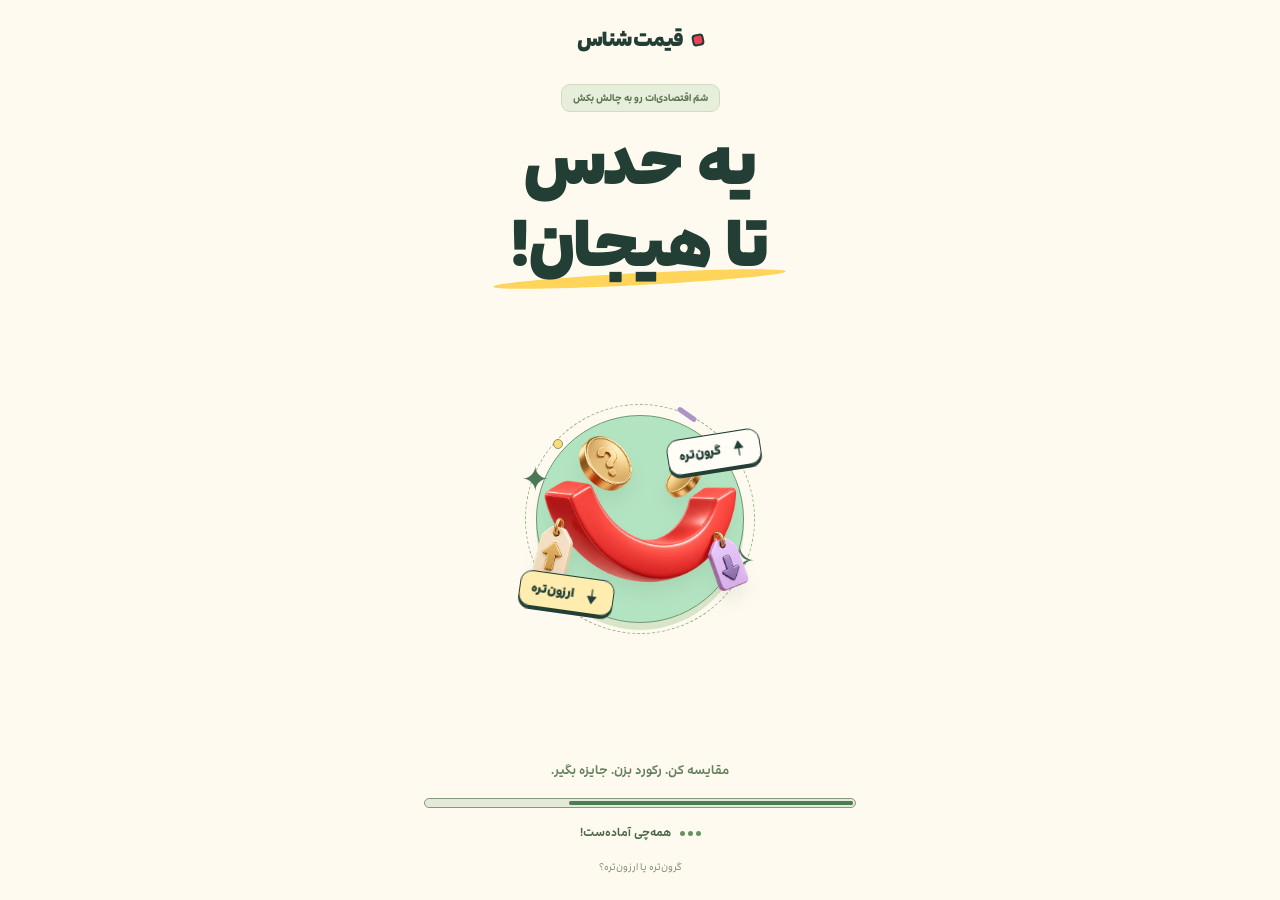
==== commit 8b332002: "Add files via upload" ====
--- a/index.html
+++ b/index.html
@@ -1,5 +1,5 @@
 <!doctype html>
-<html lang="fa" dir="rtl" data-launch="pending" data-source="5f0cea2">
+<html data-release="ba94ef0d5297" lang="fa" dir="rtl" data-launch="pending" data-source="5f0cea2">
 <head>
 <meta charset="utf-8">
 <meta name="viewport" content="width=device-width, initial-scale=1, viewport-fit=cover">
@@ -14,30 +14,30 @@
      Original Play demo: the player of gheimat-shenas (src/, styles/, fonts/, assets/) copied unchanged from the revision in data-source by
      sync-from-gheimat-shenas.sh; play/ stands in for the Super App host and the backend in this browser. -->
 <link rel="preload" href="fonts/digikala-wght.woff2" as="font" type="font/woff2" crossorigin>
-<link rel="stylesheet" href="styles/fonts.css">
-<link rel="stylesheet" href="styles/tokens.css">
-<link rel="stylesheet" href="styles/game.css">
-<link rel="stylesheet" href="play/play.css">
-<link rel="stylesheet" href="play/reviewer.css">
-<link rel="stylesheet" href="styles/play-redesign.css">
-<link rel="stylesheet" href="styles/game-ui.css">
-<link rel="stylesheet" href="styles/splash.css">
-<link rel="stylesheet" href="styles/home-redesign.css">
-<link rel="stylesheet" href="styles/mobile-app.css">
-<link rel="stylesheet" href="styles/mobile-game.css">
-<link rel="stylesheet" href="styles/learning.css">
-<link rel="stylesheet" href="styles/entry-experience.css">
+<link rel="stylesheet" href="styles/fonts.css?v=ba94ef0d5297">
+<link rel="stylesheet" href="styles/tokens.css?v=ba94ef0d5297">
+<link rel="stylesheet" href="styles/game.css?v=ba94ef0d5297">
+<link rel="stylesheet" href="play/play.css?v=ba94ef0d5297">
+<link rel="stylesheet" href="styles/play-redesign.css?v=ba94ef0d5297">
+<link rel="stylesheet" href="styles/game-ui.css?v=ba94ef0d5297">
+<link rel="stylesheet" href="styles/splash.css?v=ba94ef0d5297">
+<link rel="stylesheet" href="styles/home-redesign.css?v=ba94ef0d5297">
+<link rel="stylesheet" href="styles/mobile-app.css?v=ba94ef0d5297">
+<link rel="stylesheet" href="styles/mobile-game.css?v=ba94ef0d5297">
+<link rel="stylesheet" href="styles/learning.css?v=ba94ef0d5297">
+<link rel="stylesheet" href="styles/entry-experience.css?v=ba94ef0d5297">
 <link rel="preload" href="assets/brand-smile-v2.png" as="image">
-<link rel="stylesheet" href="styles/experience-polish.css">
-<link rel="stylesheet" href="styles/attention-flow.css">
-<link rel="stylesheet" href="styles/refinement.css">
-<link rel="stylesheet" href="styles/revision-shell.css">
-<link rel="stylesheet" href="styles/vivid-play.css">
-<link rel="stylesheet" href="styles/requested-layout.css">
-<link rel="stylesheet" href="styles/requested-onboarding.css">
+<link rel="stylesheet" href="styles/experience-polish.css?v=ba94ef0d5297">
+<link rel="stylesheet" href="styles/attention-flow.css?v=ba94ef0d5297">
+<link rel="stylesheet" href="styles/refinement.css?v=ba94ef0d5297">
+<link rel="stylesheet" href="styles/revision-shell.css?v=ba94ef0d5297">
+<link rel="stylesheet" href="styles/vivid-play.css?v=ba94ef0d5297">
+<link rel="stylesheet" href="styles/requested-layout.css?v=ba94ef0d5297">
+<link rel="stylesheet" href="styles/requested-onboarding.css?v=ba94ef0d5297">
+<link rel="stylesheet" href="styles/scenario-b.css?v=ba94ef0d5297">
 </head>
 <body class="pe-play">
 <div id="app" class="ph fit gu" aria-live="off"></div>
-<script type="module" src="play/boot.js"></script>
+<script type="module" src="play/boot.js?v=ba94ef0d5297"></script>
 </body>
 </html>
--- a/styles/vivid-play.css
+++ b/styles/vivid-play.css
@@ -160,7 +160,7 @@
 #app .m-quota-copy>b{font-size:14px;font-weight:950;line-height:1.7}
 #app .m-quota-copy>span{font-size:11px;line-height:1.6;color:#71382a}
 #app .m-quota-copy>strong{display:flex;align-items:center;gap:8px;font-size:14px;line-height:1.6;color:#a3221c}
-#app .m-quota-copy svg{width:18px;height:18px;transform:rotate(180deg)}
+#app .m-quota-copy svg{width:18px;height:18px;transform:none}
 #app .m-main--quota .m-play{height:100%;min-height:0;flex:none}
 #app .m-main--quota .m-play-copy{padding-top:8px}
 #app .m-main--quota .m-play h1{font-size:27px;margin:4px 0}
--- a/styles/requested-layout.css
+++ b/styles/requested-layout.css
@@ -1,4 +1,18 @@
-/* Restore the large vertical result summary; product geometry stays unchanged. */
+/* A complete result card above the dock; products keep their existing geometry. */
+#app .p-end { padding-bottom: max(12px, env(safe-area-inset-bottom)); }
+#app .p-end .q-end__main {
+  overflow-y: auto;
+  min-height: 0;
+  padding: 0 0 6px;
+  scroll-padding-bottom: 6px;
+}
+#app .p-end .q-end__foot {
+  position: relative;
+  inset: auto;
+  flex: none;
+  padding: 0 0 4px;
+  gap: 12px;
+}
 #app .p-end .p-result {
   display: flex;
   flex-direction: column;
@@ -8,8 +22,8 @@
   height: auto;
   min-height: 0;
   max-height: none;
-  padding: 20px 16px;
-  gap: 12px;
+  padding: 16px;
+  gap: 8px;
   flex: none;
   overflow: visible;
 }
@@ -24,31 +38,73 @@
 }
 #app .p-end--badge .p-result-art {
   width: 100%;
-  height: 154px;
-  min-height: 154px;
-  max-height: 154px;
+  height: 108px;
+  min-height: 108px;
+  max-height: 108px;
 }
-#app .p-end--badge .p-result-art > img { max-width: 190px; }
+#app .p-end .p-result-art > img { max-width: 190px; }
 #app .p-end .p-result-number {
   grid-area: auto;
   flex-direction: column;
   gap: 2px;
   margin: 0;
 }
-#app .p-end .p-result-number > b { font-size: 68px; line-height: 1.1; }
+#app .p-end .p-result-number > b { font-size: 52px; line-height: 1.1; }
 #app .p-end .p-result-number > span { font-size: 13px; line-height: 1.6; }
 #app .p-end .p-result-stats {
   grid-area: auto;
+  display: grid;
+  grid-template-columns: repeat(2, minmax(0, 1fr));
+  direction: rtl;
   width: 100%;
-  gap: 10px;
+  gap: 12px;
   padding-top: 14px;
   margin: 2px 0 0;
 }
-#app .p-end :is(.p-result-best, .p-result-streak) { gap: 16px; line-height: 1.7; }
-#app .p-end :is(.p-result-best, .p-result-streak) > span { font-size: 13px; }
-#app .p-end :is(.p-result-best, .p-result-streak) > b { font-size: 23px; line-height: 1.4; }
-#app .p-end .p-result-streak small { font-size: 13px; }
-#app .p-end .q-end__main { overflow-y: auto; min-height: 0; }
+#app .p-end :is(.p-result-best, .p-result-streak) {
+  display: flex;
+  flex-direction: column;
+  align-items: center;
+  justify-content: center;
+  min-width: 0;
+  min-height: 68px;
+  width: 100%;
+  padding: 8px;
+  margin: 0;
+  gap: 6px;
+  border: 1px solid #a8bd96;
+  border-radius: 8px;
+  background: #eff5e5;
+  text-align: center;
+  line-height: 1.5;
+}
+#app .p-end :is(.p-result-best, .p-result-streak) > span { font-size: 12px; }
+#app .p-end :is(.p-result-best, .p-result-streak) > b { font-size: 26px; line-height: 1.2; }
+#app .p-end .p-result-streak small { font-size: 12px; }
+
+/* Keep the rounded lower edge and both facts above the actions on small phones. */
+@media (max-height: 740px) {
+  #app .p-end .p-result { padding-block: 14px; gap: 8px; }
+  #app .p-end .p-result-art {
+    height: 64px;
+    min-height: 64px;
+    max-height: 64px;
+  }
+  #app .p-end--badge .p-result-art { height:96px; min-height:96px; max-height:96px; }
+  #app .p-end .p-result-stats { padding-top: 12px; }
+  #app .p-end :is(.p-result-best, .p-result-streak) { min-height: 68px; padding-block: 8px; }
+}
+@media (max-height: 620px) {
+  #app .p-end .p-result { padding-block: 14px; gap: 8px; }
+  #app .p-end .p-result-art {
+    height: 60px;
+    min-height: 0;
+    max-height: 88px;
+  }
+  #app .p-end--badge .p-result-art { height:88px; min-height:88px; max-height:88px; }
+  #app .p-end .p-result-number > b { font-size: 48px; }
+  #app .p-end :is(.p-result-best, .p-result-streak) { min-height: 64px; gap: 4px; }
+}
 
 /* Remaining chances is a live fact, with no misleading rewards action. */
 #app .m-quick-chances {
@@ -97,3 +153,5 @@
 @media (max-width: 359px) {
   #app .m-quick-chances { padding: 6px; gap: 4px; }
 }
+
+#app .m-reward-policy{margin:0;padding:12px 0;font-size:12px;line-height:1.9;color:#304a3c;text-align:center}
--- a/styles/requested-onboarding.css
+++ b/styles/requested-onboarding.css
@@ -1,20 +1,100 @@
-/* Keep the practice result in the same teaching sheet and product layout. */
-#app .l-tour--answer.l-tour--result .l-coach{pointer-events:auto}
-#app .l-tour--answer.l-tour--result .l-coach-actions{display:grid}
-#app .l-tour--result .l-coach-body{grid-template-rows:32px 76px;gap:8px}
+/* One stable lesson canvas: the header, both products and choice stay visible. */
+#app{--lesson-sheet:280px;--lesson-header:72px;--lesson-reference:115px;--lesson-comparison:276px;--lesson-gap:16px;--lesson-bottom:24px;--lesson-actions:52px}
+#app .q-page.p-game.l-practice.l-coach-space{display:grid;grid-template-rows:calc(var(--lesson-header) + env(safe-area-inset-top)) minmax(0,1fr) auto;gap:var(--lesson-gap);height:100dvh;padding:0 16px;overflow:hidden}
+#app .l-practice>.q-hdr{height:calc(var(--lesson-header) + env(safe-area-inset-top));min-height:calc(var(--lesson-header) + env(safe-area-inset-top));padding-block:calc(12px + env(safe-area-inset-top)) 12px;z-index:125}
+#app .l-practice .q-game__main{grid-template-rows:var(--lesson-reference) minmax(var(--lesson-comparison),1fr);gap:var(--lesson-gap);min-height:0;overflow-x:hidden;overflow-y:auto;overscroll-behavior:contain;scrollbar-width:none;scroll-padding-block:8px}
+#app .l-practice .q-game__main::-webkit-scrollbar{display:none}
+#app .l-practice :is(.q-ref,.q-cmp)>.q-img{height:100%;min-height:0;max-height:100%;width:100%;max-width:100%;padding:0;aspect-ratio:auto}
+#app .l-practice .q-img>svg{width:auto;height:100%;max-width:100%;max-height:100%;object-fit:contain}
+#app .l-practice .q-cmp{min-height:0}
+#app .l-practice .q-cmp>.q-decide{margin-inline:0;width:100%}
+#app .l-practice .q-decide>.p-question{background:transparent;border:0;box-shadow:none}
+/* The teaching region keeps header mute and back reachable. */
+#app .l-practice>.l-tour{display:contents;position:static;pointer-events:none}
+#app .l-tour .l-coach{grid-row:3;position:relative;inset:auto;transform:none;translate:none;width:auto;max-width:none;max-height:none;margin:0 -16px;z-index:125;box-shadow:none;pointer-events:auto;display:grid;grid-template-rows:minmax(0,1fr) var(--lesson-actions);gap:12px;height:calc(var(--lesson-sheet) + env(safe-area-inset-bottom));padding:16px 16px calc(16px + env(safe-area-inset-bottom));overflow:hidden;animation:learning-sheet-open .24s cubic-bezier(.2,.8,.2,1) both}
+#app .l-coach-meta,#app .l-tour--answer .l-coach-meta{display:block;position:absolute;height:0;inset:0 0 auto;pointer-events:none}
+#app .l-coach-meta>button{top:12px;right:12px;left:auto;width:28px;height:28px;pointer-events:auto;z-index:1}
+#app .l-coach-meta>button svg{width:19px;height:19px}
+#app .l-coach-body,#app .l-tour--result .l-coach-body{display:grid;grid-template-rows:32px minmax(0,1fr) 24px;align-items:center;align-content:stretch;gap:8px;padding:0;min-height:0;animation:learning-copy-open .2s ease-out both}
+#app .l-coach-body h2{line-height:32px;margin:0;align-self:center;width:100%;text-align:center}
+#app .l-coach-body>p{align-self:center;margin:0;max-height:100%;overflow:auto}
+#app .l-coach-body>#tour-copy{width:100%;height:100%;display:flex;align-items:center;justify-content:center}
 #app .l-tour--result .l-coach h2{color:#245c3b}
-#app .l-tour--result .l-coach-actions>button{display:flex;align-items:center;justify-content:center;gap:8px}
-#app .l-tour--result .l-coach-actions>button:disabled{opacity:.65;cursor:wait}
-#app .l-coach .l-coach-error{color:#9a332f;font-size:11px;line-height:1.5;margin:0;max-height:36px;overflow:auto;flex:none}
+#app .l-coach .l-coach-error{color:#9a332f;font-size:11px;line-height:1.5;max-height:24px;overflow:auto;margin:0}
+#app .l-coach-actions,#app .l-tour--answer .l-coach-actions{display:grid;grid-template-columns:minmax(64px,.72fr) minmax(0,1.9fr);height:var(--lesson-actions);gap:12px;grid-row:2;min-height:0}
+#app .l-coach-actions.is-empty{visibility:hidden}
+#app .l-coach-actions>button{display:flex;align-items:center;justify-content:center;gap:8px;height:var(--lesson-actions);min-height:var(--lesson-actions)}
+#app .l-coach-actions>button:disabled{opacity:.65;cursor:wait}
+#app .l-spotlight-ring{transition:none;animation:learning-shade-open .2s ease-out both}
+/* Once a choice is available, only the outline remains: no veil over controls. */
+#app .l-tour--answer .l-spotlight-ring{box-shadow:none!important;background:transparent}
+#app .l-spotlight-ring:after{display:none}
+#app .l-guide.l-overview .l-main{animation:learning-copy-open .2s ease-out both}
+#app .l-rule-copy{display:grid;grid-template-rows:0fr;opacity:0;transition:grid-template-rows .24s cubic-bezier(.2,.8,.2,1),opacity .2s ease}
+#app .l-rule.is-open .l-rule-copy{grid-template-rows:1fr;opacity:1}
+#app .l-rule-copy>div{min-height:0;overflow:hidden}
+#app .l-rule-copy p{font-size:12px;line-height:1.9;color:#3f5137;margin:0;padding:0 16px 16px}
+@media(max-height:740px){
+ #app{--lesson-sheet:220px;--lesson-header:60px;--lesson-reference:94px;--lesson-comparison:180px;--lesson-gap:12px;--lesson-bottom:16px;--lesson-actions:46px}
+ #app .l-practice>.q-hdr{padding-block:calc(8px + env(safe-area-inset-top)) 8px}
+ #app .l-practice :is(.q-ref,.q-cmp){padding:10px;gap:8px}
+ #app .l-practice .q-cmp{grid-template-rows:minmax(0,1fr) 88px}
+ #app .l-practice .q-cmp>.q-decide{grid-template-rows:36px 44px;gap:8px}
+ #app .l-practice .q-ans{gap:10px}
+ #app .l-practice .q-ab{height:44px;min-height:44px;font-size:16px}
+ #app .l-practice .p-question{padding:2px}
+ #app .l-practice .p-question>span{font-size:10px;line-height:14px}
+ #app .l-practice .p-question>b{font-size:16px;line-height:20px}
+ #app .l-practice :is(.q-ref__b,.p-cmp-info){gap:4px}
+ #app .l-practice :is(.q-ref__t,.q-cmp__t){font-size:14px;line-height:22px}
+ #app .l-practice :is(.q-ref,.q-cmp) .q-price{height:36px;min-height:36px;padding:4px 8px}
+ #app .l-practice .q-price b{font-size:22px}
+ #app .l-tour .l-coach{padding:12px 16px calc(12px + env(safe-area-inset-bottom));gap:8px}
+ #app .l-coach-body,#app .l-tour--result .l-coach-body{grid-template-rows:28px minmax(0,1fr) 20px;gap:6px}
+ #app .l-coach-body h2{font-size:19px;line-height:28px}
+ #app .l-coach-body>p{font-size:12px;line-height:1.75}
+ #app .l-coach .l-coach-error{font-size:10px;line-height:1.5;max-height:20px}
+}
+@media(max-height:600px){
+ #app{--lesson-sheet:204px;--lesson-header:56px;--lesson-reference:82px;--lesson-comparison:176px;--lesson-gap:8px;--lesson-bottom:12px}
+ #app .l-practice :is(.q-ref,.q-cmp){padding:8px}
+ #app .l-practice .q-hdr__t{font-size:18px}
+}
+@keyframes learning-sheet-open{from{opacity:0}to{opacity:1}}
+@keyframes learning-shade-open{from{opacity:0}to{opacity:1}}
+@keyframes learning-copy-open{from{opacity:0}to{opacity:1}}
+@media(prefers-reduced-motion:reduce){
+ #app .l-tour .l-coach,#app .l-spotlight-ring,#app .l-coach-body,#app .l-guide.l-overview .l-main{animation:none!important;transition:none!important}
+ #app .l-rule-copy{transition:none!important}
+}
+/* A permanent gap protects the complete choice pair, including its pressed edge. */
+#app{--lesson-bottom:24px}
+#app .l-practice .q-game__main{padding-bottom:8px;scroll-padding-block:12px}
+#app .l-tour .l-coach-actions{grid-template-rows:var(--lesson-actions)}
+#app .l-tour .l-coach-actions>:is(.l-btn,.l-coach-prev){height:var(--lesson-actions);min-height:var(--lesson-actions);grid-row:1}
+#app .l-practice .l-coach{background:#f6f2e7;border-top:1px solid #dedaca;border-radius:24px 24px 0 0}
+#app .l-practice .l-coach{max-height:calc(100dvh - var(--lesson-header) - env(safe-area-inset-top) - 128px)}
 
-/* A short fade and lift for openings; step copy changes without a hard cut. */
-#app .l-tour.is-positioned .l-coach{animation:learning-sheet-open .24s cubic-bezier(.2,.8,.2,1) both}
-#app .l-tour.is-positioned .l-spotlight-ring{animation:learning-shade-open .2s ease-out both}
-#app .l-coach-body[data-key]{animation:learning-copy-open .2s ease-out both}
-#app .l-guide.l-overview .l-main,#app .l-rule.is-open>p{animation:learning-copy-open .2s ease-out both}
-@keyframes learning-sheet-open{from{opacity:0;transform:translate(-50%,16px)}to{opacity:1;transform:translate(-50%,0)}}
-@keyframes learning-shade-open{from{opacity:0}to{opacity:1}}
-@keyframes learning-copy-open{from{opacity:0;translate:0 5px}to{opacity:1;translate:0 0}}
-@media(prefers-reduced-motion:reduce){
- #app .l-tour.is-positioned .l-coach,#app .l-tour.is-positioned .l-spotlight-ring,#app .l-coach-body[data-key],#app .l-guide.l-overview .l-main,#app .l-rule.is-open>p{animation:none!important}
-}
+/* Lesson emphasis is local to the tutorial; the game cards keep their original order. */
+#app .l-overview-lead{font-size:14px;line-height:1.9;text-align:center;color:#233f35;margin:0;padding:0 8px}
+#app .l-tour .l-coach-meta{height:18px;top:12px;inset-inline:16px;display:flex;justify-content:center;align-items:center}
+#app .l-coach-meta>button{width:40px;height:40px;top:-6px;right:-6px;background:transparent}
+#app .l-coach-meta>button::before{content:"";position:absolute;inset:6px;border-radius:50%;background:#e9e5d9;z-index:-1}
+#app .l-step-track{display:flex;gap:5px;direction:rtl}
+#app .l-step-track i{width:20px;height:3px;border-radius:3px;background:#d6d6c8}
+#app .l-step-track i.is-done{background:#435e48}
+#app .l-tour .l-coach-body{padding-top:18px}
+#app #tour-copy>span{max-width:33ch;text-align:center}
+#app #tour-copy strong{color:#233f35;font-weight:900}
+#app .l-stage-0 .q-ref .q-price{background:#fff1bd;color:#233f35}
+#app .l-stage-1 .q-cmp .q-decide{opacity:.45}
+#app .l-stage-choose .l-spotlight-ring{box-shadow:0 0 0 9999px #102e2966!important}
+#app .l-stage-choose .q-ab{animation:lesson-choice-ready .65s ease-out 2}
+#app .l-stage-result .l-spotlight-ring{display:none}
+#app .l-tour .l-coach{height:calc(240px + env(safe-area-inset-bottom))}
+@media(max-height:740px){#app .l-tour .l-coach{height:calc(212px + env(safe-area-inset-bottom))}#app .l-tour .l-coach-body{padding-top:16px}}
+@media(max-height:600px){#app .l-tour .l-coach{height:calc(204px + env(safe-area-inset-bottom))}}
+@keyframes lesson-choice-ready{0%,100%{filter:brightness(1)}50%{filter:brightness(1.12)}}
+@media(prefers-reduced-motion:reduce){#app .l-stage-choose .q-ab{animation:none!important}}
+
+#app .l-tour--wrong .l-coach h2{color:#653d33}
--- a/styles/scenario-b.css
+++ b/styles/scenario-b.css
@@ -0,0 +1,51 @@
+/* Final checkpoint rewards. Existing app shell, product geometry and bottom controls remain. */
+#app .b-prize-help{font-size:12px;line-height:1.9;color:#43564b;margin:0 0 16px;text-align:center}
+#app .b-badge-reward{font-size:11px;line-height:1.7;font-weight:750;color:#234c39;text-align:center}
+#app .b-prizes-link{display:flex;align-items:center;justify-content:center;gap:6px;background:transparent;border:0;color:#315c4a;font-size:12px;line-height:1.8;padding:10px 0;min-height:44px;width:100%;text-align:center;box-shadow:none}
+#app .b-prizes-link svg{width:16px;height:16px;flex:none}
+#app .m-badge-grid>li{gap:5px}
+#app .m-badge-grid>li>img{max-height:112px}
+#app .b-code-reward{align-items:flex-start;background:#fffdf5;border-radius:16px;padding:16px}
+#app .b-code-reward>div{display:flex;flex-direction:column;gap:8px;min-width:0;flex:1}
+#app .b-code-reward small{font-size:11px;color:#765b38}
+#app .b-code-reward code{background:#f1eee4;border-radius:8px;padding:8px;font:600 13px/1.5 monospace;text-align:center;overflow-wrap:anywhere}
+#app .b-code-reward button{min-height:44px;border-radius:10px;border:1px solid #687c60;background:#f1e9fc;color:#233f35;font:inherit;font-size:12px;font-weight:750}
+#app .b-code-reward svg{width:24px;height:24px;color:#a17428}
+#app .p-end .p-result{background:radial-gradient(ellipse at 50% 28%,#fff0ba77,transparent 68%);border:0;box-shadow:none;padding:12px 8px;gap:10px;border-radius:0}
+#app .p-end .p-result-art,#app .p-end--badge .p-result-art{height:152px;min-height:152px;max-height:152px;width:100%}
+#app .p-end:not(.p-end--badge) .p-result-art{height:74px;min-height:74px;max-height:74px}
+#app .p-result-art img{height:100%;width:100%;object-fit:contain}
+#app .b-record-note{background:#e9f2cb;color:#274f37;padding:7px 18px;border-radius:20px;font-weight:850;font-size:14px;align-self:center;margin:0}
+#app .b-record-note.is-equal{background:#eeece5;color:#455547}
+#app .b-final-award{display:flex;flex-direction:column;align-items:center;gap:4px;align-self:center;max-width:100%;padding:10px 18px;background:#fff8dc;border:1px solid #e3c56b;border-radius:16px;text-align:center}
+#app .b-final-award small{font-size:11px;color:#6f592c}
+#app .b-final-award b{font-size:19px;line-height:1.5;color:#173e32}
+#app .b-final-award span{font-size:10px;color:#5d604d;line-height:1.7}
+#app .b-end-badge{margin:0;background:#ece3fc;color:#24453a;border-radius:12px;align-self:center;padding:6px 12px;font-size:12px}
+#app .p-end .p-result-stats{padding-top:10px;gap:8px;width:100%}
+#app .p-end :is(.p-result-best,.p-result-streak){min-height:48px;padding:8px;gap:3px}
+#app .p-end :is(.p-result-best,.p-result-streak)>b{font-size:20px}
+#app .p-end .p-result-number>b{font-size:56px;line-height:1}
+#app .b-featured{position:relative}
+#app .m-product-grid>.b-featured>button,#app .end-product-grid>.b-featured>button{border:1.5px solid #ef4056;padding-top:28px;position:relative;overflow:hidden}
+#app .b-featured-label{position:absolute;top:0;inset-inline:0;height:24px;display:grid;place-items:center;background:#ef4056;color:#fff;font-size:11px;font-weight:800;z-index:1;border-radius:14px 14px 0 0}
+#app .b-featured :is(.end-product-discount,.m-product-discount){top:30px}
+#app .l-outcome-badges li{gap:4px}
+@media(max-height:640px){#app .p-end--badge .p-result-art{height:126px;min-height:126px;max-height:126px}#app .p-end .p-result{gap:8px}#app .b-final-award b{font-size:17px}}
+#app .p-end .p-result{gap:7px;padding:8px}
+#app .p-end--badge .p-result-art{height:124px;min-height:124px;max-height:124px}
+#app .p-end :is(.p-result-best,.p-result-streak){display:flex;flex-direction:row;justify-content:space-between;min-height:36px;padding:6px 8px}
+#app .p-end :is(.p-result-best,.p-result-streak)>span{font-size:10px}
+#app .p-end :is(.p-result-best,.p-result-streak)>b{font-size:17px}
+#app .p-end .p-result-stats{padding-top:7px}
+#app .p-end .b-prizes-link{min-height:30px;padding:3px;font-size:11px}
+#app .p-end .b-final-award{padding:7px 12px}
+#app .p-end .p-result-number>b{font-size:48px}
+#app .m-badge-grid>li>img{height:96px;min-height:96px;max-height:96px;flex:none}
+#app .b-featured :is(.end-product-discount,.m-product-discount){top:30px!important}
+@media(max-height:740px){#app .m-badge-grid>li>img{height:80px;min-height:80px;max-height:80px}}
+#app .p-checkpoint-card{max-height:calc(100dvh - 32px);overflow:auto;padding:16px}
+#app .p-checkpoint-card .q-cp__badge .q-badgecard__art{height:142px;width:142px}
+#app .p-checkpoint-card h2{font-size:22px;line-height:1.6;margin:8px 0}
+#app .p-checkpoint-card .p-checkpoint-prize b{font-size:16px}
+#app .p-checkpoint-card .p-checkpoint-prize small{font-size:12px;line-height:1.8}
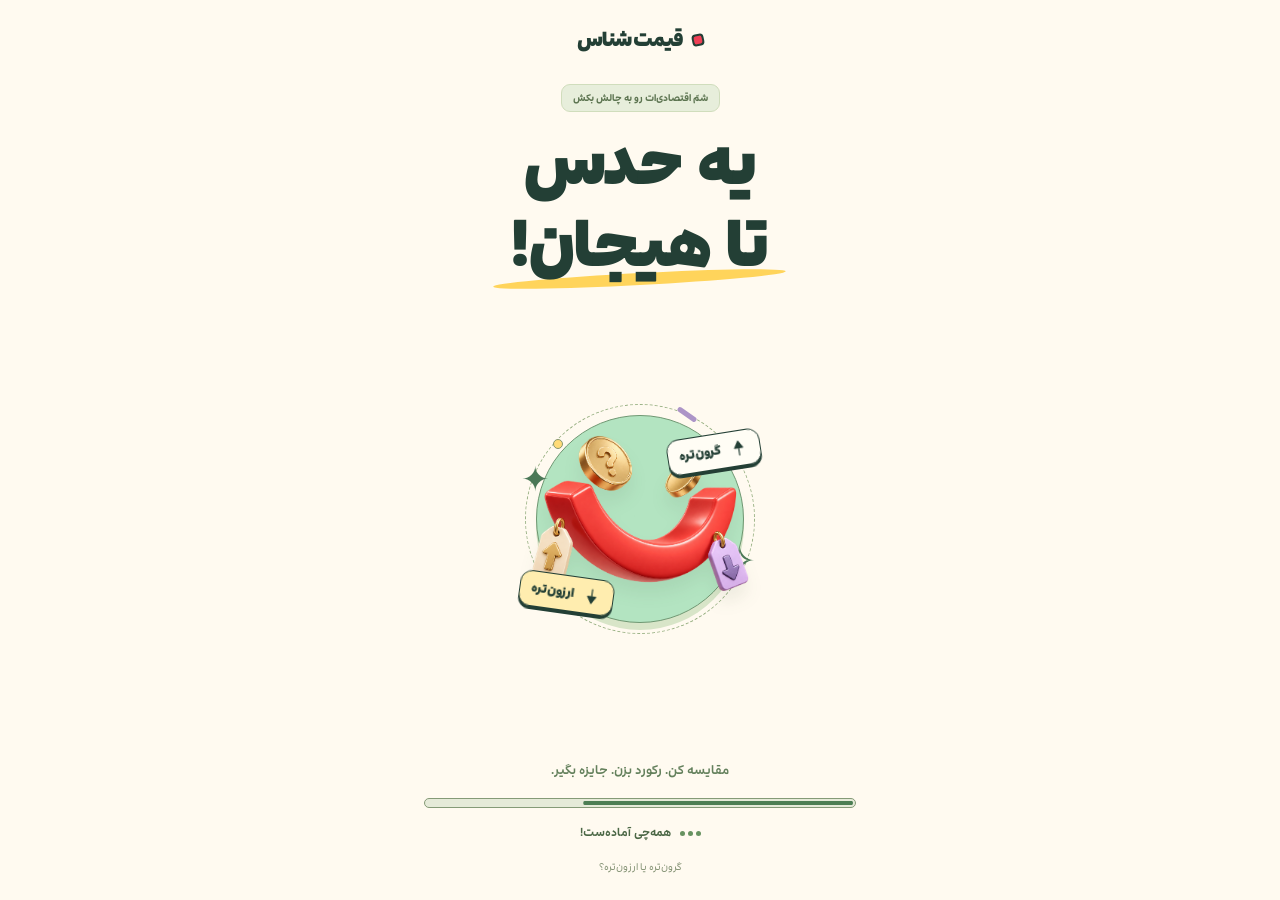
==== commit 999b6dfa: "Add files via upload" ====
--- a/index.html
+++ b/index.html
@@ -1,5 +1,5 @@
 <!doctype html>
-<html data-release="ba94ef0d5297" lang="fa" dir="rtl" data-launch="pending" data-source="5f0cea2">
+<html data-release="3b660ae16bb3" lang="fa" dir="rtl" data-launch="pending" data-source="5f0cea2">
 <head>
 <meta charset="utf-8">
 <meta name="viewport" content="width=device-width, initial-scale=1, viewport-fit=cover">
@@ -9,35 +9,36 @@
 <style>html,body{margin:0;background:#fffaf0}html[data-launch="pending"],html[data-launch="pending"] body,html[data-launch="pending"] #app{background:#fffaf0!important;background-image:none!important}html[data-launch="pending"] body::before{display:none!important}</style>
 <meta name="theme-color" content="#fffaf0">
 <link rel="icon" href="assets/game-logo.webp">
-<meta name="description" content="قیمت‌شناس: قیمت کدوم کالا بیشتره؟ نسخهٔ نمایشی بازی گرون‌تره یا ارزون‌تر.">
+<meta name="description" content="قیمت‌شناس: قیمت کدوم کالا بیشتره؟ بازی مقایسهٔ قیمت کالاهای دیجیتال و گیمینگ.">
 <!-- Play-only redesign 2026-10-24; intentionally diverges from the main game.
      Original Play demo: the player of gheimat-shenas (src/, styles/, fonts/, assets/) copied unchanged from the revision in data-source by
      sync-from-gheimat-shenas.sh; play/ stands in for the Super App host and the backend in this browser. -->
 <link rel="preload" href="fonts/digikala-wght.woff2" as="font" type="font/woff2" crossorigin>
-<link rel="stylesheet" href="styles/fonts.css?v=ba94ef0d5297">
-<link rel="stylesheet" href="styles/tokens.css?v=ba94ef0d5297">
-<link rel="stylesheet" href="styles/game.css?v=ba94ef0d5297">
-<link rel="stylesheet" href="play/play.css?v=ba94ef0d5297">
-<link rel="stylesheet" href="styles/play-redesign.css?v=ba94ef0d5297">
-<link rel="stylesheet" href="styles/game-ui.css?v=ba94ef0d5297">
-<link rel="stylesheet" href="styles/splash.css?v=ba94ef0d5297">
-<link rel="stylesheet" href="styles/home-redesign.css?v=ba94ef0d5297">
-<link rel="stylesheet" href="styles/mobile-app.css?v=ba94ef0d5297">
-<link rel="stylesheet" href="styles/mobile-game.css?v=ba94ef0d5297">
-<link rel="stylesheet" href="styles/learning.css?v=ba94ef0d5297">
-<link rel="stylesheet" href="styles/entry-experience.css?v=ba94ef0d5297">
+<link rel="stylesheet" href="styles/fonts.css?v=3b660ae16bb3">
+<link rel="stylesheet" href="styles/tokens.css?v=3b660ae16bb3">
+<link rel="stylesheet" href="styles/game.css?v=3b660ae16bb3">
+<link rel="stylesheet" href="play/play.css?v=3b660ae16bb3">
+<link rel="stylesheet" href="styles/play-redesign.css?v=3b660ae16bb3">
+<link rel="stylesheet" href="styles/game-ui.css?v=3b660ae16bb3">
+<link rel="stylesheet" href="styles/splash.css?v=3b660ae16bb3">
+<link rel="stylesheet" href="styles/home-redesign.css?v=3b660ae16bb3">
+<link rel="stylesheet" href="styles/mobile-app.css?v=3b660ae16bb3">
+<link rel="stylesheet" href="styles/mobile-game.css?v=3b660ae16bb3">
+<link rel="stylesheet" href="styles/learning.css?v=3b660ae16bb3">
+<link rel="stylesheet" href="styles/entry-experience.css?v=3b660ae16bb3">
 <link rel="preload" href="assets/brand-smile-v2.png" as="image">
-<link rel="stylesheet" href="styles/experience-polish.css?v=ba94ef0d5297">
-<link rel="stylesheet" href="styles/attention-flow.css?v=ba94ef0d5297">
-<link rel="stylesheet" href="styles/refinement.css?v=ba94ef0d5297">
-<link rel="stylesheet" href="styles/revision-shell.css?v=ba94ef0d5297">
-<link rel="stylesheet" href="styles/vivid-play.css?v=ba94ef0d5297">
-<link rel="stylesheet" href="styles/requested-layout.css?v=ba94ef0d5297">
-<link rel="stylesheet" href="styles/requested-onboarding.css?v=ba94ef0d5297">
-<link rel="stylesheet" href="styles/scenario-b.css?v=ba94ef0d5297">
+<link rel="stylesheet" href="styles/experience-polish.css?v=3b660ae16bb3">
+<link rel="stylesheet" href="styles/attention-flow.css?v=3b660ae16bb3">
+<link rel="stylesheet" href="styles/refinement.css?v=3b660ae16bb3">
+<link rel="stylesheet" href="styles/revision-shell.css?v=3b660ae16bb3">
+<link rel="stylesheet" href="styles/vivid-play.css?v=3b660ae16bb3">
+<link rel="stylesheet" href="styles/requested-layout.css?v=3b660ae16bb3">
+<link rel="stylesheet" href="styles/requested-onboarding.css?v=3b660ae16bb3">
+<link rel="stylesheet" href="styles/scenario-b.css?v=3b660ae16bb3">
+<link rel="stylesheet" href="styles/influencer-release.css?v=3b660ae16bb3">
 </head>
 <body class="pe-play">
 <div id="app" class="ph fit gu" aria-live="off"></div>
-<script type="module" src="play/boot.js?v=ba94ef0d5297"></script>
+<script type="module" src="play/boot.js?v=3b660ae16bb3"></script>
 </body>
 </html>
--- a/styles/influencer-release.css
+++ b/styles/influencer-release.css
@@ -0,0 +1,15 @@
+/* Badge cards grow with every label and count instead of squeezing into fixed rows. */
+#app .m-main[data-mobile-tab=badges]{overflow-y:auto;scroll-padding-bottom:16px}
+#app .m-panel.m-badges{height:auto;min-height:0;flex:0 0 auto;gap:16px;padding-bottom:16px}
+#app .m-badges .m-badge-grid{display:grid;grid-template-columns:repeat(2,minmax(0,1fr));grid-template-rows:none;grid-auto-rows:auto;align-items:stretch;flex:none;height:auto;min-height:0;gap:12px;margin:0;padding:0;list-style:none}
+#app .m-badges .m-badge-grid>li{display:flex;flex-direction:column;justify-content:flex-start;align-items:center;gap:7px;padding:12px 10px;min-height:216px;height:auto;overflow:hidden;border-radius:18px}
+#app .m-badges .m-badge-grid>li>img{height:96px;min-height:96px;max-height:96px;flex:none;width:100%;object-fit:contain}
+#app .m-badges :is(.m-badge-threshold,.b-badge-reward){display:block;margin:0;width:100%;height:auto;min-height:18px;text-align:center;line-height:1.65;flex:none;white-space:normal;overflow-wrap:anywhere}
+#app .m-badges .m-badge-times{position:static;display:inline-flex;justify-content:center;align-items:center;min-height:26px;margin-top:auto;flex:none;line-height:1.4;font-size:12px;max-width:100%;padding:4px 10px}
+#app .m-prizes{height:auto;min-height:0;flex:none;overflow:visible}
+#app .m-reward-list>li{min-height:70px;flex-shrink:0}
+#app .m-reward-list>li>div{min-width:0}
+#app .m-reward-list>li>div>b{line-height:1.7;overflow-wrap:anywhere}
+#app .b-code-reward{margin-block:8px}
+#app .l-practice :is(.q-ref__t,.q-cmp__t){display:-webkit-box;-webkit-line-clamp:2;-webkit-box-orient:vertical;overflow:hidden}
+@media(max-height:740px){#app .m-badges .m-badge-grid>li{min-height:202px;padding:12px 8px}#app .m-badges .m-badge-grid>li>img{height:84px;min-height:84px;max-height:84px}}
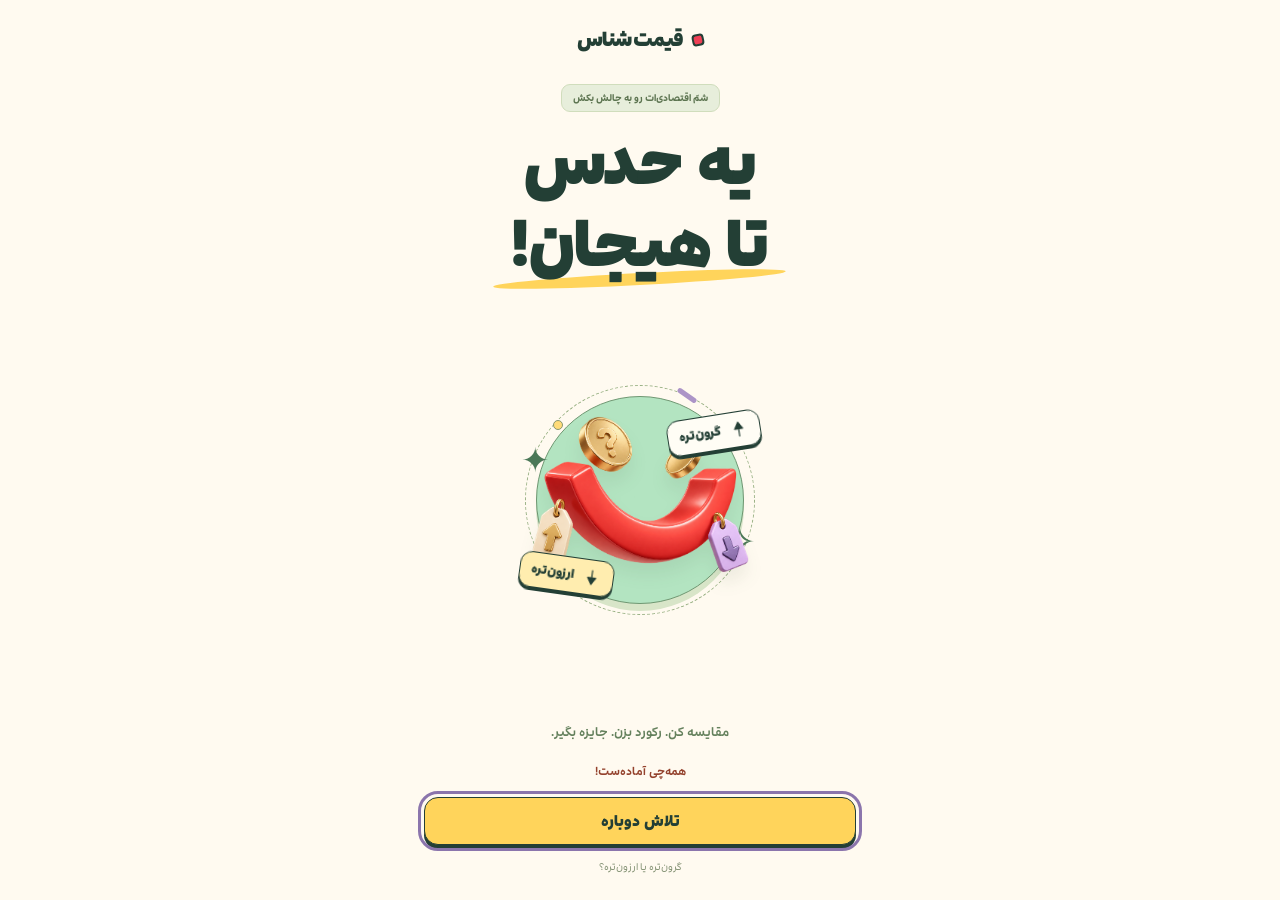
==== commit cb54e8c6: "Add files via upload" ====
--- a/index.html
+++ b/index.html
@@ -1,5 +1,5 @@
 <!doctype html>
-<html data-release="3b660ae16bb3" lang="fa" dir="rtl" data-launch="pending" data-source="5f0cea2">
+<html data-release="20261104-boot-fix-31" lang="fa" dir="rtl" data-launch="pending" data-source="5f0cea2">
 <head>
 <meta charset="utf-8">
 <meta name="viewport" content="width=device-width, initial-scale=1, viewport-fit=cover">
@@ -14,31 +14,31 @@
      Original Play demo: the player of gheimat-shenas (src/, styles/, fonts/, assets/) copied unchanged from the revision in data-source by
      sync-from-gheimat-shenas.sh; play/ stands in for the Super App host and the backend in this browser. -->
 <link rel="preload" href="fonts/digikala-wght.woff2" as="font" type="font/woff2" crossorigin>
-<link rel="stylesheet" href="styles/fonts.css?v=3b660ae16bb3">
-<link rel="stylesheet" href="styles/tokens.css?v=3b660ae16bb3">
-<link rel="stylesheet" href="styles/game.css?v=3b660ae16bb3">
-<link rel="stylesheet" href="play/play.css?v=3b660ae16bb3">
-<link rel="stylesheet" href="styles/play-redesign.css?v=3b660ae16bb3">
-<link rel="stylesheet" href="styles/game-ui.css?v=3b660ae16bb3">
-<link rel="stylesheet" href="styles/splash.css?v=3b660ae16bb3">
-<link rel="stylesheet" href="styles/home-redesign.css?v=3b660ae16bb3">
-<link rel="stylesheet" href="styles/mobile-app.css?v=3b660ae16bb3">
-<link rel="stylesheet" href="styles/mobile-game.css?v=3b660ae16bb3">
-<link rel="stylesheet" href="styles/learning.css?v=3b660ae16bb3">
-<link rel="stylesheet" href="styles/entry-experience.css?v=3b660ae16bb3">
+<link rel="stylesheet" href="styles/fonts.css?v=20261104-boot-fix-31">
+<link rel="stylesheet" href="styles/tokens.css?v=20261104-boot-fix-31">
+<link rel="stylesheet" href="styles/game.css?v=20261104-boot-fix-31">
+<link rel="stylesheet" href="play/play.css?v=20261104-boot-fix-31">
+<link rel="stylesheet" href="styles/play-redesign.css?v=20261104-boot-fix-31">
+<link rel="stylesheet" href="styles/game-ui.css?v=20261104-boot-fix-31">
+<link rel="stylesheet" href="styles/splash.css?v=20261104-boot-fix-31">
+<link rel="stylesheet" href="styles/home-redesign.css?v=20261104-boot-fix-31">
+<link rel="stylesheet" href="styles/mobile-app.css?v=20261104-boot-fix-31">
+<link rel="stylesheet" href="styles/mobile-game.css?v=20261104-boot-fix-31">
+<link rel="stylesheet" href="styles/learning.css?v=20261104-boot-fix-31">
+<link rel="stylesheet" href="styles/entry-experience.css?v=20261104-boot-fix-31">
 <link rel="preload" href="assets/brand-smile-v2.png" as="image">
-<link rel="stylesheet" href="styles/experience-polish.css?v=3b660ae16bb3">
-<link rel="stylesheet" href="styles/attention-flow.css?v=3b660ae16bb3">
-<link rel="stylesheet" href="styles/refinement.css?v=3b660ae16bb3">
-<link rel="stylesheet" href="styles/revision-shell.css?v=3b660ae16bb3">
-<link rel="stylesheet" href="styles/vivid-play.css?v=3b660ae16bb3">
-<link rel="stylesheet" href="styles/requested-layout.css?v=3b660ae16bb3">
-<link rel="stylesheet" href="styles/requested-onboarding.css?v=3b660ae16bb3">
-<link rel="stylesheet" href="styles/scenario-b.css?v=3b660ae16bb3">
-<link rel="stylesheet" href="styles/influencer-release.css?v=3b660ae16bb3">
+<link rel="stylesheet" href="styles/experience-polish.css?v=20261104-boot-fix-31">
+<link rel="stylesheet" href="styles/attention-flow.css?v=20261104-boot-fix-31">
+<link rel="stylesheet" href="styles/refinement.css?v=20261104-boot-fix-31">
+<link rel="stylesheet" href="styles/revision-shell.css?v=20261104-boot-fix-31">
+<link rel="stylesheet" href="styles/vivid-play.css?v=20261104-boot-fix-31">
+<link rel="stylesheet" href="styles/requested-layout.css?v=20261104-boot-fix-31">
+<link rel="stylesheet" href="styles/requested-onboarding.css?v=20261104-boot-fix-31">
+<link rel="stylesheet" href="styles/scenario-b.css?v=20261104-boot-fix-31">
+<link rel="stylesheet" href="styles/influencer-release.css?v=20261104-boot-fix-31">
 </head>
 <body class="pe-play">
 <div id="app" class="ph fit gu" aria-live="off"></div>
-<script type="module" src="play/boot.js?v=3b660ae16bb3"></script>
+<script type="module" src="play/boot.js?v=20261104-boot-fix-31"></script>
 </body>
 </html>
